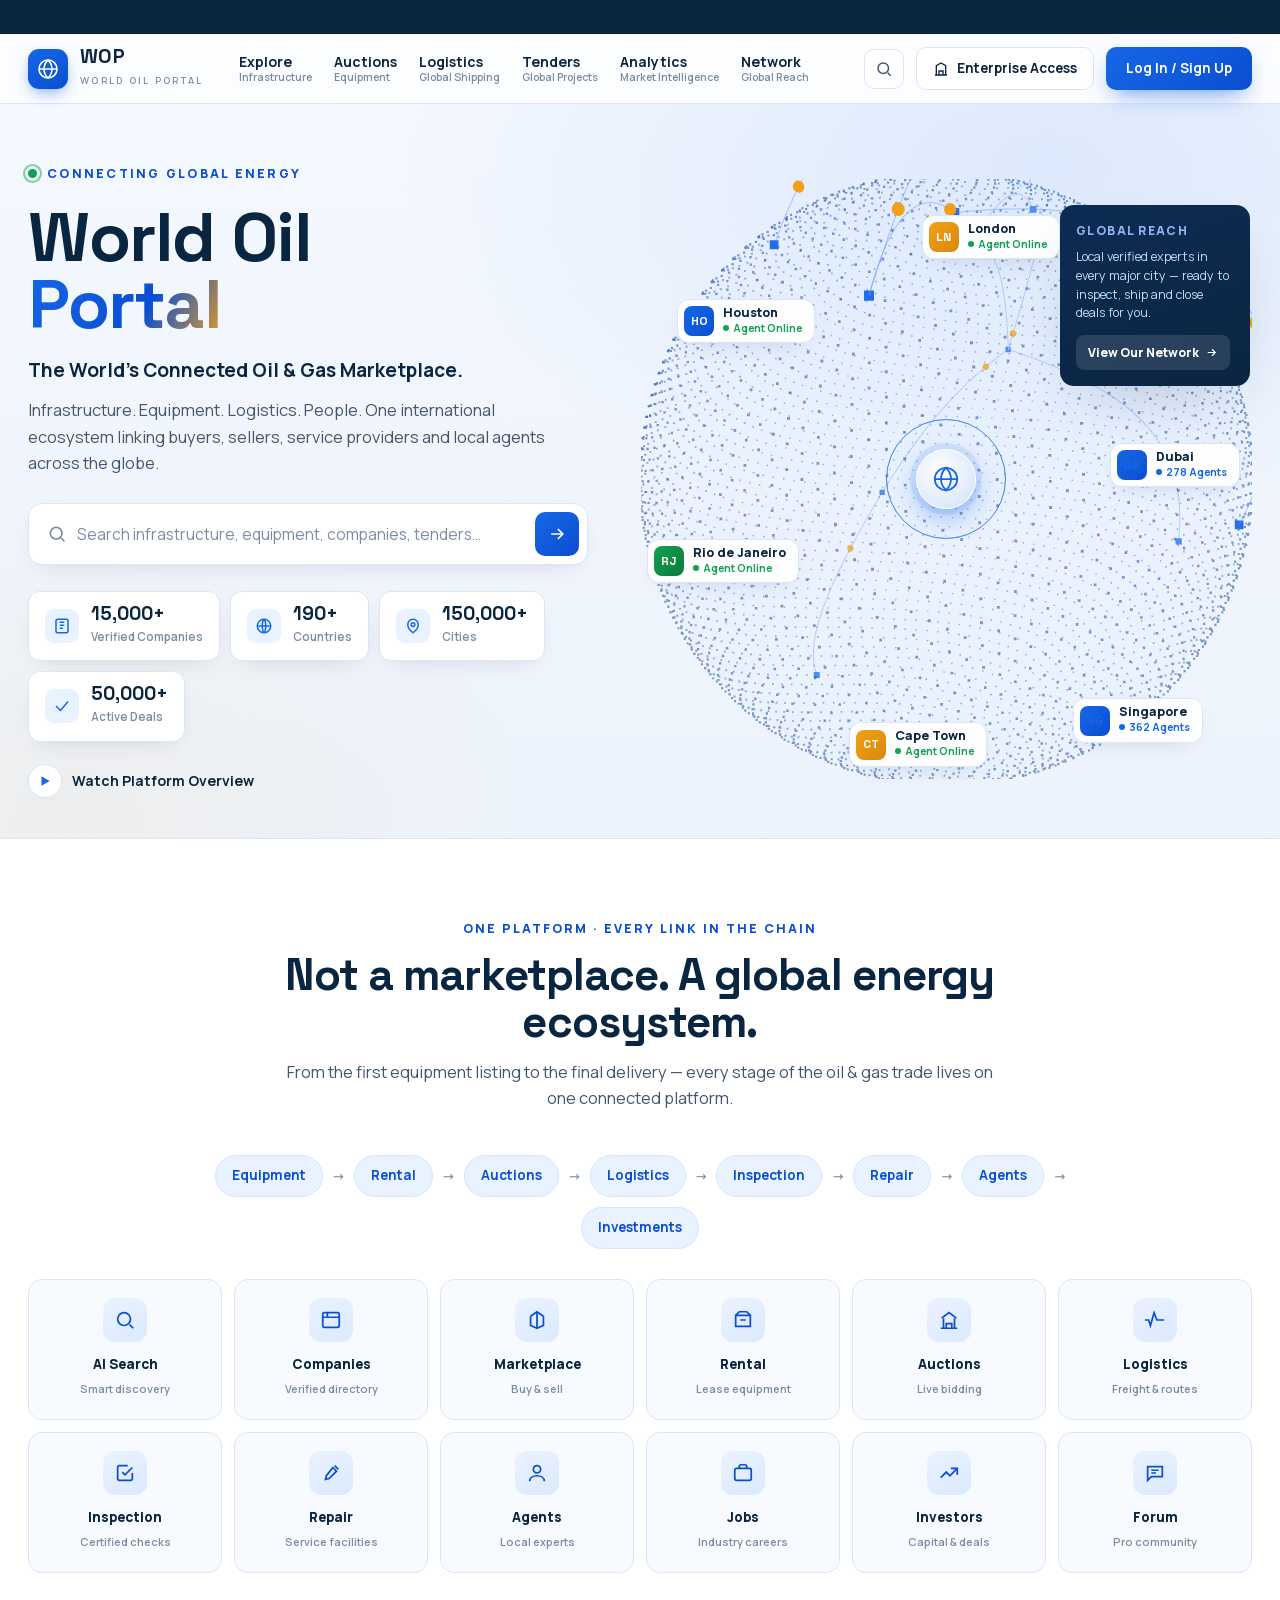
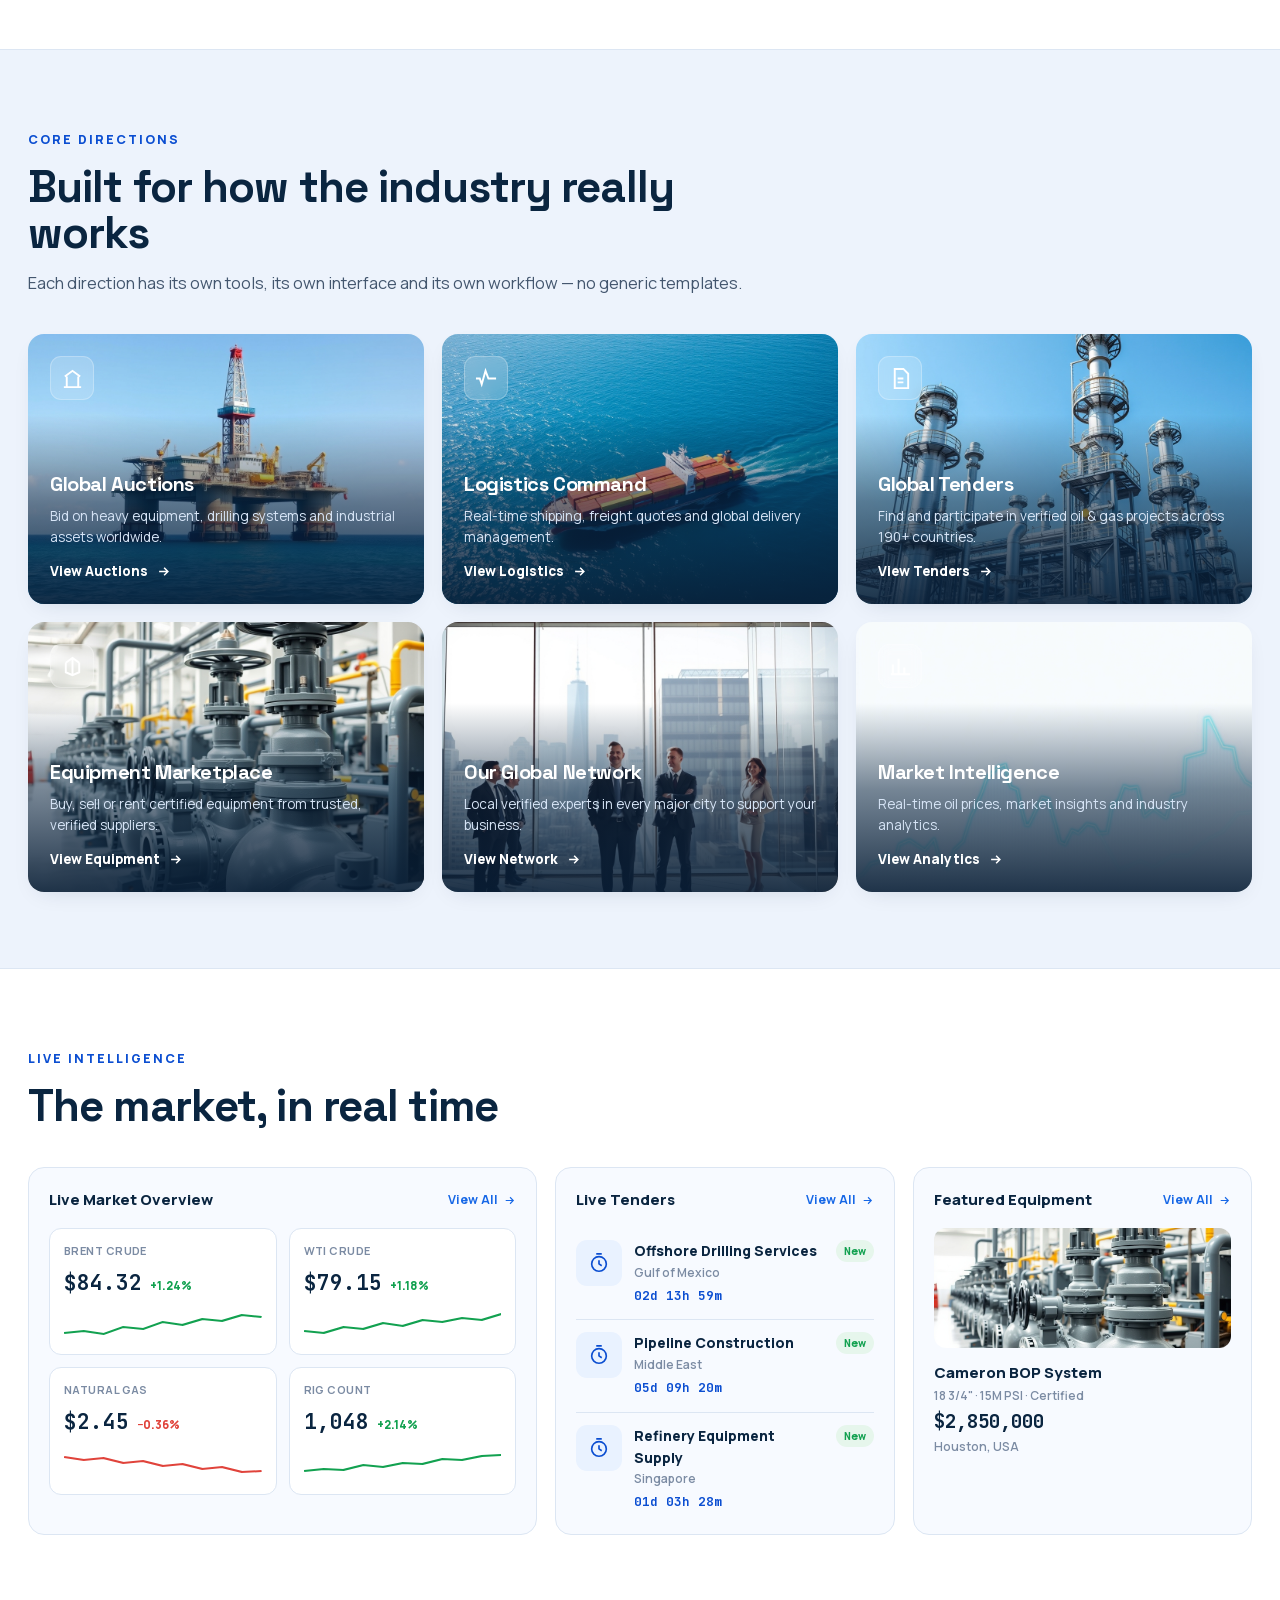
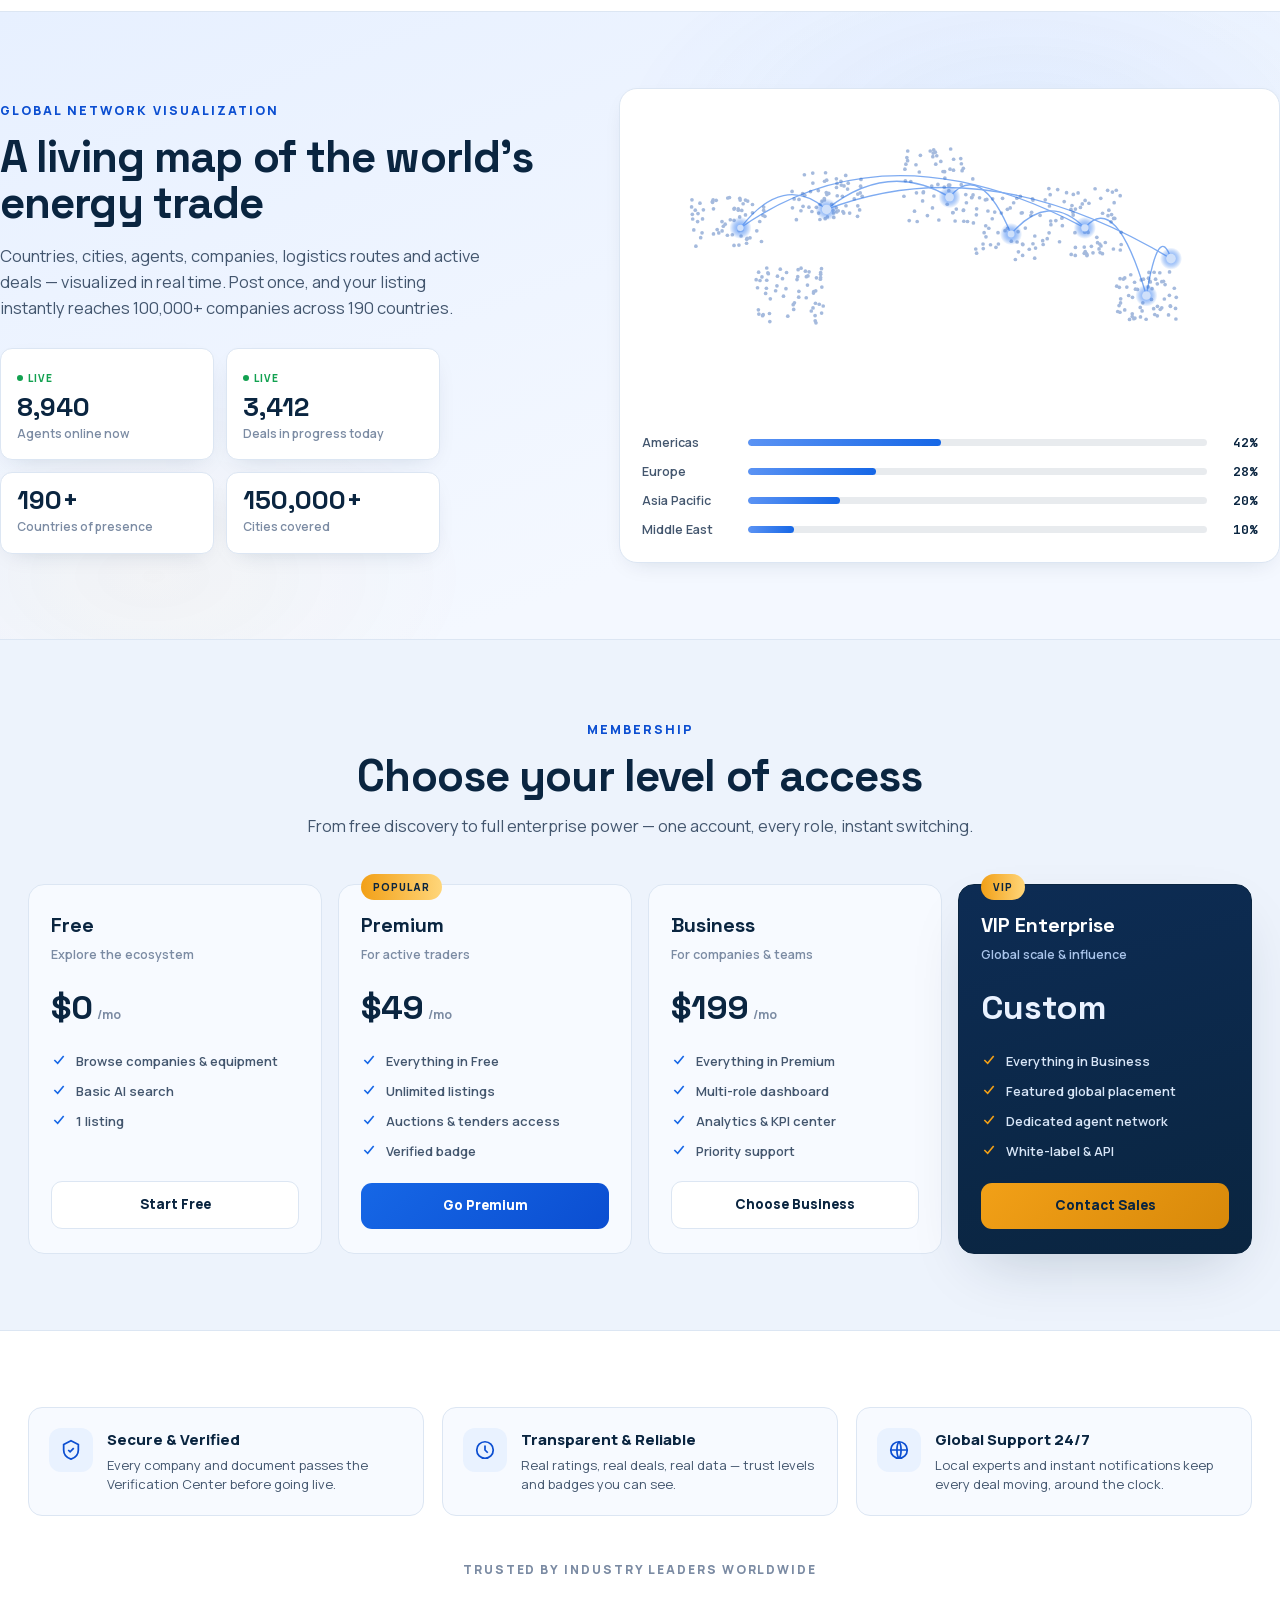
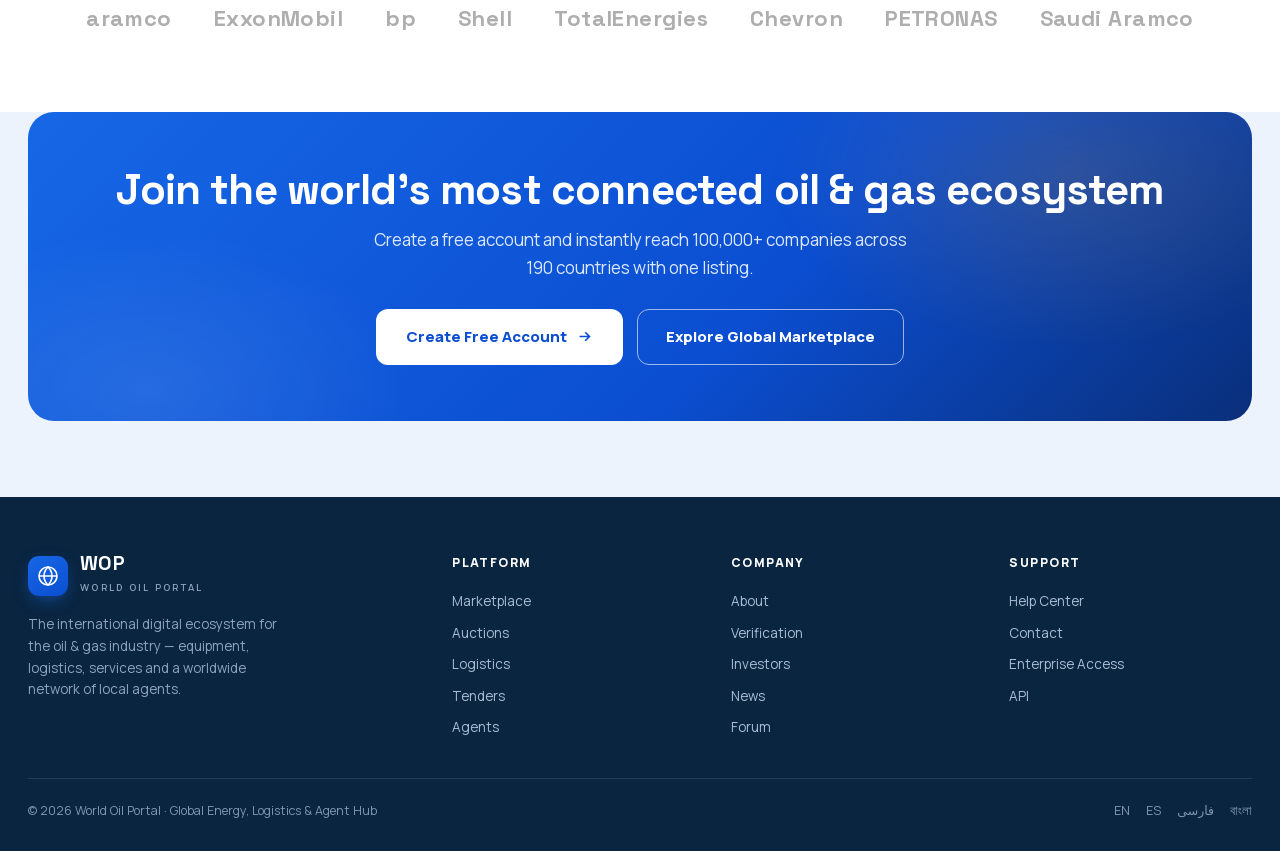
==== index.html @ f83443d0 "World Oil Portal — homepage redesign concept (test task, light theme + 3D globe) Co-Authored-By: Cla" ====
<!DOCTYPE html>
<html lang="en">
<head>
<meta charset="UTF-8">
<meta name="viewport" content="width=device-width, initial-scale=1">
<title>World Oil Portal — Global Energy, Logistics & Agent Hub</title>
<meta name="description" content="World Oil Portal — the international digital ecosystem for the oil & gas industry. Equipment, rental, auctions, logistics, inspection, agents and services across 190+ countries and 150,000+ cities.">
<link rel="preconnect" href="/">
<style>
@import url('fonts/fonts.css');
*{margin:0;padding:0;box-sizing:border-box}
:root{
  --bg:#EDF3FC; --bg2:#FFFFFF; --panel:#F7FAFF;
  --ink:#0A2540; --ink2:#43566E; --mut:#7B8BA3;
  --line:#DCE6F3; --line2:#E9F0FA;
  --blue:#1667E6; --blue-d:#0B4ED1; --blue-l:#5B93F4;
  --sky:#E9F2FF; --sky2:#F0F6FF;
  --amber:#F2A017; --amber-d:#D8890A;
  --up:#12A150; --down:#E0433B;
  --nav-h:70px; --tick-h:34px;
  --radius:16px; --shadow:0 24px 60px -22px rgba(10,37,64,.22); --shadow-s:0 8px 24px -12px rgba(10,37,64,.18);
  --wrap:1280px;
}
html{scroll-behavior:smooth}
body{background:var(--bg);color:var(--ink);font-family:'Manrope',system-ui,sans-serif;line-height:1.6;
  -webkit-font-smoothing:antialiased;overflow-x:hidden}
a{color:inherit;text-decoration:none}
.wrap{max-width:var(--wrap);margin:0 auto;padding:0 28px}
h1,h2,h3,.disp{font-family:'Space Grotesk','Manrope',sans-serif;letter-spacing:-.02em}
.mono{font-family:'JetBrains Mono',monospace}
button{font-family:inherit;cursor:pointer;border:none;background:none}
svg{display:block}
::selection{background:var(--blue);color:#fff}

/* ── market ticker strip ── */
.ticker{height:var(--tick-h);background:var(--ink);color:#dbe6f7;display:flex;align-items:center;overflow:hidden;
  font-family:'JetBrains Mono',monospace;font-size:12.5px;position:relative;z-index:60}
.ticker .track{display:flex;gap:38px;white-space:nowrap;padding-left:100%;animation:tick 34s linear infinite}
.ticker b{color:#fff;font-weight:500}
.ticker .u{color:#57d98a}.ticker .d{color:#ff8a7a}
.ticker .dot{color:#5b93f4}
@keyframes tick{to{transform:translateX(-100%)}}

/* ── nav ── */
.nav{height:var(--nav-h);position:sticky;top:0;z-index:50;background:rgba(255,255,255,.82);
  backdrop-filter:blur(16px);border-bottom:1px solid var(--line)}
.nav-in{max-width:var(--wrap);margin:0 auto;padding:0 28px;height:100%;display:flex;align-items:center;gap:30px}
.brand{display:flex;align-items:center;gap:12px}
.brand .mark{width:40px;height:40px;border-radius:11px;background:linear-gradient(150deg,#1667E6,#0B4ED1);
  display:flex;align-items:center;justify-content:center;box-shadow:0 6px 16px -4px rgba(22,103,230,.6)}
.brand .mark svg{width:24px;height:24px}
.brand .bt b{font-family:'Space Grotesk',sans-serif;font-size:20px;font-weight:700;letter-spacing:.02em;display:block;line-height:1}
.brand .bt span{font-size:9.5px;letter-spacing:.24em;color:var(--mut);font-weight:600;white-space:nowrap}
.nav-links{display:flex;gap:22px;margin-left:6px}
.nav-links a{display:flex;flex-direction:column;line-height:1.2;padding:6px 0;position:relative;white-space:nowrap}
.nav-links a b{font-size:14px;font-weight:700}
.nav-links a span{font-size:10.5px;color:var(--mut);font-weight:600}
.nav-links a::after{content:"";position:absolute;left:0;bottom:0;height:2px;width:0;background:var(--blue);transition:width .25s}
.nav-links a:hover::after{width:100%}
.nav-right{margin-left:auto;display:flex;align-items:center;gap:12px}
.icon-btn{width:40px;height:40px;border-radius:10px;border:1px solid var(--line);background:#fff;display:flex;
  align-items:center;justify-content:center;color:var(--ink2);transition:.2s}
.icon-btn:hover{border-color:var(--blue);color:var(--blue)}
.icon-btn svg{width:18px;height:18px;stroke:currentColor;stroke-width:2;fill:none}
.btn-ghost{display:flex;align-items:center;gap:8px;padding:10px 16px;border:1px solid var(--line);border-radius:10px;
  background:#fff;font-size:13.5px;font-weight:700;color:var(--ink);transition:.2s}
.btn-ghost:hover{border-color:var(--blue);color:var(--blue)}
.btn-ghost svg{width:16px;height:16px;stroke:currentColor;stroke-width:2;fill:none}
.btn-primary{padding:11px 20px;border-radius:10px;background:linear-gradient(135deg,#1667E6,#0B4ED1);color:#fff;
  font-size:13.5px;font-weight:700;box-shadow:0 10px 24px -8px rgba(22,103,230,.7);transition:transform .2s,box-shadow .2s;white-space:nowrap}
.btn-ghost{white-space:nowrap}
.btn-primary:hover{transform:translateY(-1px);box-shadow:0 16px 30px -8px rgba(22,103,230,.8)}
.nav-burger{display:none}

/* ── hero ── */
.hero{position:relative;padding:56px 0 40px;background:
  radial-gradient(1100px 620px at 82% 8%,rgba(22,103,230,.10),transparent 60%),
  radial-gradient(760px 520px at 6% 96%,rgba(242,160,23,.06),transparent 60%),
  linear-gradient(180deg,#F4F8FF,#EDF3FC)}
.hero-grid{display:grid;grid-template-columns:1fr 1.06fr;gap:36px;align-items:center}
.eyebrow{display:inline-flex;align-items:center;gap:10px;font-size:12.5px;font-weight:800;letter-spacing:.18em;
  color:var(--blue-d);text-transform:uppercase;margin-bottom:20px}
.eyebrow .pulse{width:9px;height:9px;border-radius:50%;background:var(--up);position:relative}
.eyebrow .pulse::after{content:"";position:absolute;inset:-5px;border-radius:50%;border:2px solid var(--up);
  opacity:.5;animation:ring 2s ease-out infinite}
@keyframes ring{to{transform:scale(2.4);opacity:0}}
.hero h1{font-size:clamp(40px,5.4vw,72px);font-weight:700;line-height:.98}
.hero h1 .g{background:linear-gradient(120deg,#1667E6,#0B4ED1 60%,#F2A017);-webkit-background-clip:text;
  background-clip:text;color:transparent}
.hero .tag{margin-top:16px;font-size:19px;font-weight:700;color:var(--ink)}
.hero .sub{margin-top:12px;font-size:16.5px;color:var(--ink2);max-width:52ch}
.search{margin-top:26px;display:flex;align-items:center;gap:10px;background:#fff;border:1px solid var(--line);
  border-radius:14px;padding:8px 8px 8px 18px;box-shadow:var(--shadow-s);max-width:560px}
.search svg{width:20px;height:20px;stroke:var(--mut);stroke-width:2;fill:none;flex:none}
.search input{border:none;outline:none;flex:1;font-size:15.5px;font-family:inherit;color:var(--ink);background:none}
.search input::placeholder{color:var(--mut)}
.search .go{width:44px;height:44px;border-radius:10px;background:linear-gradient(135deg,#1667E6,#0B4ED1);
  display:flex;align-items:center;justify-content:center;flex:none}
.search .go svg{stroke:#fff}
.stats{margin-top:26px;display:flex;flex-wrap:wrap;gap:10px}
.stat{display:flex;align-items:center;gap:12px;background:#fff;border:1px solid var(--line);border-radius:12px;
  padding:12px 16px;box-shadow:var(--shadow-s)}
.stat .si{width:34px;height:34px;border-radius:9px;background:var(--sky);display:flex;align-items:center;justify-content:center;flex:none}
.stat .si svg{width:18px;height:18px;stroke:var(--blue);stroke-width:2;fill:none}
.stat b{font-family:'Space Grotesk',sans-serif;font-size:19px;font-weight:700;display:block;line-height:1}
.stat span{font-size:11.5px;color:var(--mut);font-weight:600}
.hero .watch{margin-top:22px;display:inline-flex;align-items:center;gap:10px;font-size:14px;font-weight:700;color:var(--ink)}
.hero .watch .pl{width:34px;height:34px;border-radius:50%;background:#fff;border:1px solid var(--line);
  display:flex;align-items:center;justify-content:center;box-shadow:var(--shadow-s)}
.hero .watch .pl svg{width:14px;height:14px;fill:var(--blue)}

/* ── globe visual ── */
.visual{position:relative;height:600px}
#globe{position:absolute;inset:0;width:100%;height:100%}
.hub{position:absolute;left:50%;top:50%;transform:translate(-50%,-50%);width:120px;height:120px;pointer-events:none}
.hub .ring{position:absolute;inset:0;border-radius:50%;border:1.5px solid rgba(22,103,230,.35);animation:hpulse 3.4s ease-out infinite}
.hub .ring:nth-child(2){animation-delay:1.1s}.hub .ring:nth-child(3){animation-delay:2.2s}
@keyframes hpulse{0%{transform:scale(.5);opacity:.9}100%{transform:scale(2.2);opacity:0}}
.hub .core{position:absolute;left:50%;top:50%;transform:translate(-50%,-50%);width:60px;height:60px;border-radius:50%;
  background:radial-gradient(circle at 40% 35%,#fff,#cfe0fa);border:1px solid #fff;
  box-shadow:0 10px 30px -6px rgba(22,103,230,.6),0 0 0 6px rgba(22,103,230,.10);
  display:flex;align-items:center;justify-content:center}
.hub .core svg{width:30px;height:30px}
.pin{position:absolute;display:flex;align-items:center;gap:9px;background:rgba(255,255,255,.94);border:1px solid var(--line);
  border-radius:12px;padding:6px 12px 6px 6px;box-shadow:var(--shadow-s);animation:float 6s ease-in-out infinite;backdrop-filter:blur(6px)}
.pin .av{width:30px;height:30px;border-radius:8px;flex:none;display:flex;align-items:center;justify-content:center;
  color:#fff;font-weight:800;font-size:12px;font-family:'Space Grotesk',sans-serif}
.pin b{font-size:12.5px;font-weight:800;display:block;line-height:1.1;color:var(--ink)}
.pin span{font-size:10.5px;color:var(--up);font-weight:700;display:flex;align-items:center;gap:4px}
.pin span i{width:6px;height:6px;border-radius:50%;background:var(--up);display:block}
.pin.alt span{color:var(--blue)}.pin.alt span i{background:var(--blue)}
@keyframes float{0%,100%{transform:translateY(0)}50%{transform:translateY(-8px)}}
.reach{position:absolute;right:2px;top:26px;width:190px;background:linear-gradient(160deg,#0d2c54,#0a2540);color:#eaf2ff;
  border-radius:14px;padding:16px;box-shadow:var(--shadow)}
.reach .rt{font-size:12px;font-weight:800;letter-spacing:.12em;color:#8fb6f2}
.reach p{font-size:12.5px;color:#c7d8f0;margin-top:8px;line-height:1.5}
.reach a{margin-top:12px;display:inline-flex;align-items:center;gap:6px;font-size:12px;font-weight:800;color:#fff;
  background:rgba(255,255,255,.12);padding:8px 12px;border-radius:8px}
.reach a svg{width:13px;height:13px;stroke:#fff;stroke-width:2;fill:none}

/* ── section shell ── */
section{position:relative}
.sec{padding:76px 0}
.sec-head{max-width:720px;margin-bottom:38px}
.sec-head.center{margin:0 auto 44px;text-align:center}
.kick{font-size:12.5px;font-weight:800;letter-spacing:.16em;color:var(--blue-d);text-transform:uppercase}
.sec-head h2{font-size:clamp(28px,3.6vw,44px);font-weight:700;margin-top:12px;line-height:1.05}
.sec-head p{margin-top:14px;font-size:16.5px;color:var(--ink2)}

/* ── ecosystem chain ── */
.eco{background:var(--bg2);border-top:1px solid var(--line);border-bottom:1px solid var(--line)}
.chain{display:flex;flex-wrap:wrap;gap:10px;justify-content:center;max-width:960px;margin:0 auto 30px}
.chain .lk{display:flex;align-items:center;gap:10px}
.chain .lk .p{background:var(--sky);color:var(--blue-d);font-weight:700;font-size:13.5px;padding:9px 16px;border-radius:99px;
  border:1px solid #d5e6ff}
.chain .lk .ar{color:var(--mut);font-size:13px}
.eco-grid{display:grid;grid-template-columns:repeat(6,1fr);gap:12px}
.eco-card{background:var(--panel);border:1px solid var(--line);border-radius:14px;padding:18px 14px;text-align:center;
  transition:.2s;cursor:pointer}
.eco-card:hover{border-color:var(--blue);transform:translateY(-3px);box-shadow:var(--shadow-s);background:#fff}
.eco-card .ei{width:44px;height:44px;border-radius:12px;margin:0 auto 12px;background:linear-gradient(150deg,#eaf2ff,#dbeafe);
  display:flex;align-items:center;justify-content:center}
.eco-card .ei svg{width:22px;height:22px;stroke:var(--blue-d);stroke-width:1.9;fill:none}
.eco-card b{font-size:13.5px;font-weight:800;display:block}
.eco-card span{font-size:11px;color:var(--mut);font-weight:600}

/* ── feature cards ── */
.feat-grid{display:grid;grid-template-columns:repeat(3,1fr);gap:18px}
.feat{position:relative;border-radius:var(--radius);overflow:hidden;min-height:270px;display:flex;flex-direction:column;
  justify-content:flex-end;padding:22px;color:#fff;box-shadow:var(--shadow-s);isolation:isolate}
.feat img{position:absolute;inset:0;width:100%;height:100%;object-fit:cover;z-index:-2;transition:transform .6s}
.feat::after{content:"";position:absolute;inset:0;z-index:-1;
  background:linear-gradient(180deg,rgba(10,37,64,0) 30%,rgba(10,37,64,.55) 62%,rgba(8,30,54,.9))}
.feat:hover img{transform:scale(1.06)}
.feat .fi{width:44px;height:44px;border-radius:11px;background:rgba(255,255,255,.16);backdrop-filter:blur(6px);
  display:flex;align-items:center;justify-content:center;margin-bottom:auto;border:1px solid rgba(255,255,255,.25)}
.feat .fi svg{width:23px;height:23px;stroke:#fff;stroke-width:2;fill:none}
.feat h3{font-size:20px;font-weight:700;margin-top:14px}
.feat p{font-size:13.5px;color:#d7e5f7;margin-top:6px;line-height:1.5}
.feat .lnk{margin-top:14px;display:inline-flex;align-items:center;gap:8px;font-size:13.5px;font-weight:800}
.feat .lnk svg{width:15px;height:15px;stroke:#fff;stroke-width:2.4;fill:none;transition:transform .2s}
.feat:hover .lnk svg{transform:translateX(4px)}

/* ── intelligence row ── */
.intel{background:var(--bg2);border-top:1px solid var(--line)}
.intel-grid{display:grid;grid-template-columns:1.5fr 1fr 1fr;gap:18px}
.card{background:var(--panel);border:1px solid var(--line);border-radius:var(--radius);padding:20px}
.card .ch{display:flex;align-items:center;justify-content:space-between;margin-bottom:16px}
.card .ch b{font-size:15px;font-weight:800}
.card .ch a{font-size:12.5px;font-weight:700;color:var(--blue);display:flex;align-items:center;gap:5px}
.card .ch a svg{width:13px;height:13px;stroke:var(--blue);stroke-width:2;fill:none}
.mkt{display:grid;grid-template-columns:1fr 1fr;gap:12px}
.mkt .m{border:1px solid var(--line);border-radius:12px;padding:13px 14px;background:#fff}
.mkt .m .lbl{font-size:11px;color:var(--mut);font-weight:700;letter-spacing:.04em;text-transform:uppercase}
.mkt .m .val{display:flex;align-items:baseline;gap:8px;margin:6px 0 8px}
.mkt .m .val b{font-family:'JetBrains Mono',monospace;font-size:21px;font-weight:700}
.mkt .m .val .chg{font-size:11.5px;font-weight:800}
.mkt .m .chg.up{color:var(--up)}.mkt .m .chg.down{color:var(--down)}
.mkt .m svg{width:100%;height:34px}
.tender{display:flex;gap:12px;padding:12px 0;border-bottom:1px solid var(--line)}
.tender:last-child{border-bottom:none;padding-bottom:0}
.tender .tim{width:46px;height:46px;border-radius:11px;background:var(--sky);flex:none;display:flex;
  align-items:center;justify-content:center}
.tender .tim svg{width:22px;height:22px;stroke:var(--blue-d);stroke-width:1.8;fill:none}
.tender .tb b{font-size:14px;font-weight:800;display:block}
.tender .tb .loc{font-size:12px;color:var(--mut);font-weight:600;display:block}
.tender .tb .cd{font-family:'JetBrains Mono',monospace;font-size:12.5px;color:var(--blue-d);font-weight:700;margin-top:3px}
.tender .new{margin-left:auto;align-self:flex-start;font-size:10px;font-weight:800;color:var(--up);background:#e6f6ec;
  padding:3px 8px;border-radius:99px}
.equip{display:flex;flex-direction:column;gap:12px}
.equip .ei{border-radius:12px;overflow:hidden;height:120px;background:#eef3fb;display:flex;align-items:center;justify-content:center}
.equip .ei img{width:100%;height:100%;object-fit:cover}
.equip b{font-size:15px;font-weight:800}
.equip .spec{font-size:12px;color:var(--mut);font-weight:600}
.equip .price{font-family:'JetBrains Mono',monospace;font-size:19px;font-weight:700;color:var(--ink);margin-top:2px}
.equip .loc{font-size:12px;color:var(--mut);font-weight:600}

/* ── global network band ── */
.netband{background:linear-gradient(160deg,#E7F0FF,#F4F8FF 72%);color:var(--ink);overflow:hidden;position:relative;
  border-top:1px solid var(--line);border-bottom:1px solid var(--line)}
.netband::before{content:"";position:absolute;inset:0;opacity:.7;
  background:radial-gradient(700px 380px at 80% 20%,rgba(22,103,230,.10),transparent 60%),
  radial-gradient(560px 320px at 12% 90%,rgba(242,160,23,.06),transparent 60%)}
.netband .wrap{position:relative}
.net-grid{display:grid;grid-template-columns:1fr 1.15fr;gap:44px;align-items:center}
.netband .kick{color:var(--blue-d)}
.netband h2{font-size:clamp(28px,3.6vw,44px);font-weight:700;margin-top:12px;line-height:1.05;color:var(--ink)}
.netband p.lead{margin-top:16px;font-size:16.5px;color:var(--ink2);max-width:48ch}
.livemetrics{margin-top:26px;display:grid;grid-template-columns:1fr 1fr;gap:12px;max-width:440px}
.lm{background:#fff;border:1px solid var(--line);border-radius:12px;padding:14px 16px;box-shadow:var(--shadow-s)}
.lm b{font-family:'Space Grotesk',sans-serif;font-size:26px;font-weight:700;display:block;line-height:1;color:var(--ink)}
.lm span{font-size:12px;color:var(--mut);font-weight:600}
.lm .live{font-size:10px;color:var(--up);font-weight:800;letter-spacing:.1em;display:inline-flex;align-items:center;gap:5px;margin-bottom:8px}
.lm .live i{width:6px;height:6px;border-radius:50%;background:var(--up);display:block;animation:blink 1.6s infinite}
@keyframes blink{50%{opacity:.25}}
.mapbox{position:relative;background:#fff;border:1px solid var(--line);border-radius:18px;
  padding:22px;min-height:340px;box-shadow:var(--shadow-s)}
.mapbox svg{width:100%;height:auto}
.region{margin-top:14px;display:flex;flex-direction:column;gap:9px}
.region .r{display:grid;grid-template-columns:96px 1fr 40px;align-items:center;gap:10px;font-size:12.5px;color:var(--ink2);font-weight:600}
.region .bar{height:7px;border-radius:99px;background:rgba(10,37,64,.09);overflow:hidden}
.region .bar i{display:block;height:100%;border-radius:99px;background:linear-gradient(90deg,#5b93f4,#1667E6);width:0;transition:width 1.2s ease}
.region .pct{font-family:'JetBrains Mono',monospace;color:var(--ink);font-weight:700;text-align:right}

/* ── subscriptions ── */
.plans{display:grid;grid-template-columns:repeat(4,1fr);gap:16px}
.plan{background:var(--panel);border:1px solid var(--line);border-radius:var(--radius);padding:24px 22px;position:relative;
  display:flex;flex-direction:column}
.plan.vip{background:linear-gradient(165deg,#0d2c54,#0a2540);color:#eaf2ff;border-color:#0a2540;box-shadow:var(--shadow)}
.plan.vip .pname{color:#fff}.plan.vip .pdesc{color:#a9c4ea}.plan.vip li{color:#d7e5f7}
.plan .badge{position:absolute;top:-11px;left:22px;font-size:10px;font-weight:800;letter-spacing:.1em;color:#0a2540;
  background:linear-gradient(90deg,#F2A017,#ffd67a);padding:5px 12px;border-radius:99px}
.plan .vipbadge{position:absolute;top:-11px;left:22px;font-size:10px;font-weight:800;letter-spacing:.1em;color:#0a2540;
  background:linear-gradient(90deg,#F2A017,#ffd67a);padding:5px 12px;border-radius:99px}
.pname{font-family:'Space Grotesk',sans-serif;font-size:20px;font-weight:700}
.pdesc{font-size:12.5px;color:var(--mut);font-weight:600;margin-top:4px}
.price-row{margin:16px 0;display:flex;align-items:baseline;gap:4px}
.price-row .amt{font-family:'Space Grotesk',sans-serif;font-size:34px;font-weight:700}
.price-row .per{font-size:12.5px;color:var(--mut);font-weight:700}
.plan.vip .per{color:#a9c4ea}
.plan ul{list-style:none;display:flex;flex-direction:column;gap:9px;margin-bottom:20px;flex:1}
.plan li{font-size:13px;color:var(--ink2);font-weight:600;display:flex;gap:9px;align-items:flex-start}
.plan li svg{width:16px;height:16px;flex:none;margin-top:1px;stroke:var(--blue);stroke-width:2.4;fill:none}
.plan.vip li svg{stroke:var(--amber)}
.plan .pbtn{padding:12px;border-radius:11px;text-align:center;font-weight:800;font-size:13.5px;border:1px solid var(--line);
  background:#fff;color:var(--ink);transition:.2s}
.plan .pbtn:hover{border-color:var(--blue);color:var(--blue)}
.plan.pop .pbtn,.plan.vip .pbtn{background:linear-gradient(135deg,#1667E6,#0B4ED1);color:#fff;border:none}
.plan.vip .pbtn{background:linear-gradient(135deg,#F2A017,#D8890A);color:#0a2540}

/* ── trust ── */
.trust{background:var(--bg2);border-top:1px solid var(--line)}
.trust-grid{display:grid;grid-template-columns:repeat(3,1fr);gap:18px;margin-bottom:44px}
.tcard{display:flex;gap:14px;align-items:flex-start;background:var(--panel);border:1px solid var(--line);border-radius:14px;padding:20px}
.tcard .ti{width:44px;height:44px;border-radius:12px;background:var(--sky);flex:none;display:flex;align-items:center;justify-content:center}
.tcard .ti svg{width:22px;height:22px;stroke:var(--blue-d);stroke-width:1.9;fill:none}
.tcard b{font-size:15px;font-weight:800;display:block}
.tcard p{font-size:13px;color:var(--ink2);margin-top:4px;line-height:1.5}
.logos-lbl{text-align:center;font-size:12px;font-weight:800;letter-spacing:.16em;color:var(--mut);text-transform:uppercase;margin-bottom:22px}
.logos{display:flex;flex-wrap:wrap;justify-content:center;align-items:center;gap:14px 42px}
.logos span{font-family:'Space Grotesk',sans-serif;font-size:22px;font-weight:700;color:#9db0c8;letter-spacing:.02em;
  filter:grayscale(1);transition:.2s}
.logos span:hover{color:var(--ink);filter:none}

/* ── cta ── */
.cta{padding:0 0 76px}
.cta-in{background:linear-gradient(135deg,#1667E6,#0B4ED1 60%,#0a2f7a);border-radius:26px;padding:56px;color:#fff;
  position:relative;overflow:hidden;text-align:center}
.cta-in::before{content:"";position:absolute;inset:0;opacity:.5;
  background:radial-gradient(500px 300px at 85% 20%,rgba(242,160,23,.3),transparent 60%),
  radial-gradient(460px 280px at 10% 90%,rgba(255,255,255,.18),transparent 60%)}
.cta-in>*{position:relative}
.cta-in h2{font-size:clamp(28px,3.6vw,42px);font-weight:700;line-height:1.05}
.cta-in p{margin-top:14px;font-size:17px;color:#dbe8ff;max-width:56ch;margin-left:auto;margin-right:auto}
.cta-btns{margin-top:28px;display:flex;gap:14px;justify-content:center;flex-wrap:wrap}
.cta-btns .b1{background:#fff;color:var(--blue-d);padding:15px 30px;border-radius:12px;font-weight:800;font-size:15px;
  display:inline-flex;align-items:center;gap:9px;transition:transform .2s}
.cta-btns .b1:hover{transform:translateY(-2px)}
.cta-btns .b1 svg{width:17px;height:17px;stroke:var(--blue-d);stroke-width:2.4;fill:none}
.cta-btns .b2{border:1.5px solid rgba(255,255,255,.6);color:#fff;padding:15px 28px;border-radius:12px;font-weight:800;font-size:15px}

/* ── footer ── */
footer{background:var(--ink);color:#b7c8de;padding:56px 0 30px}
.foot-grid{display:grid;grid-template-columns:1.6fr 1fr 1fr 1fr;gap:36px;padding-bottom:34px;border-bottom:1px solid rgba(255,255,255,.1)}
footer .brand .bt b{color:#fff}
footer .fdesc{font-size:13.5px;color:#8ea3bf;margin-top:16px;max-width:34ch;line-height:1.6}
.fcol h4{font-size:12px;font-weight:800;letter-spacing:.12em;color:#fff;text-transform:uppercase;margin-bottom:14px}
.fcol a{display:block;font-size:13.5px;color:#a9bdd6;padding:5px 0;transition:.2s}
.fcol a:hover{color:#fff}
.foot-bot{display:flex;justify-content:space-between;align-items:center;padding-top:22px;font-size:12.5px;color:#7f95b2;flex-wrap:wrap;gap:12px}
.foot-bot .langs{display:flex;gap:16px}
.foot-bot .langs a:hover{color:#fff}

/* ── reveal ── */
.rv{opacity:0;transform:translateY(26px);transition:opacity .7s cubic-bezier(.2,.7,.2,1),transform .7s cubic-bezier(.2,.7,.2,1)}
.rv.in{opacity:1;transform:none}

/* ── responsive ── */
@media(max-width:1080px){
  .nav-links{display:none}
  .nav-burger{display:flex}
  .hero-grid{grid-template-columns:1fr;gap:20px}
  .visual{height:460px;order:-1}
  .eco-grid{grid-template-columns:repeat(4,1fr)}
  .feat-grid{grid-template-columns:repeat(2,1fr)}
  .intel-grid{grid-template-columns:1fr 1fr}
  .net-grid{grid-template-columns:1fr;gap:28px}
  .plans{grid-template-columns:repeat(2,1fr)}
  .trust-grid{grid-template-columns:1fr}
  .foot-grid{grid-template-columns:1fr 1fr}
}
@media(max-width:640px){
  :root{--nav-h:62px}
  .wrap{padding:0 18px}
  .brand .bt span{display:none}
  .btn-ghost{display:none}
  .btn-primary{padding:9px 13px;font-size:12px}
  .nav-in{gap:12px}
  .pin[style*="Singapore"],.pin.p-hide{display:none}
  .hero{padding:36px 0 30px}
  .hero h1{font-size:40px}
  .visual{height:380px}
  .reach{display:none}
  .eco-grid{grid-template-columns:repeat(2,1fr)}
  .feat-grid{grid-template-columns:1fr}
  .intel-grid{grid-template-columns:1fr}
  .plans{grid-template-columns:1fr}
  .foot-grid{grid-template-columns:1fr 1fr}
  .chain{display:none}
  .cta-in{padding:36px 22px}
  .sec{padding:52px 0}
}
@media (prefers-reduced-motion:reduce){*{animation:none!important;transition:none!important}.rv{opacity:1;transform:none}}
</style>
</head>
<body>

<!-- market ticker -->
<div class="ticker" aria-hidden="true"><div class="track">
  <span><b>BRENT CRUDE</b> $84.32 <em class="u">▲ 1.24%</em></span>
  <span><b>WTI CRUDE</b> $79.15 <em class="u">▲ 1.18%</em></span>
  <span><b>NATURAL GAS</b> $2.45 <em class="d">▼ 0.36%</em></span>
  <span><b>RIG COUNT</b> 1,048 <em class="u">▲ 2.14%</em></span>
  <span class="dot">●</span>
  <span><b>GLOBAL DEALS TODAY</b> 3,412</span>
  <span><b>AGENTS ONLINE</b> 8,940</span>
  <span><b>ACTIVE TENDERS</b> 1,247</span>
  <span class="dot">●</span>
  <span><b>BRENT CRUDE</b> $84.32 <em class="u">▲ 1.24%</em></span>
  <span><b>WTI CRUDE</b> $79.15 <em class="u">▲ 1.18%</em></span>
  <span><b>NATURAL GAS</b> $2.45 <em class="d">▼ 0.36%</em></span>
  <span><b>RIG COUNT</b> 1,048 <em class="u">▲ 2.14%</em></span>
</div></div>

<!-- nav -->
<nav class="nav"><div class="nav-in">
  <a class="brand" href="#top">
    <span class="mark"><svg viewBox="0 0 24 24" fill="none"><circle cx="12" cy="12" r="9" stroke="#fff" stroke-width="1.6"/><path d="M3 12h18M12 3c2.6 2.5 4 5.7 4 9s-1.4 6.5-4 9c-2.6-2.5-4-5.7-4-9s1.4-6.5 4-9z" stroke="#fff" stroke-width="1.6"/></svg></span>
    <span class="bt"><b>WOP</b><span>WORLD OIL PORTAL</span></span>
  </a>
  <div class="nav-links">
    <a href="#ecosystem"><b>Explore</b><span>Infrastructure</span></a>
    <a href="#features"><b>Auctions</b><span>Equipment</span></a>
    <a href="#intel"><b>Logistics</b><span>Global Shipping</span></a>
    <a href="#intel"><b>Tenders</b><span>Global Projects</span></a>
    <a href="#intel"><b>Analytics</b><span>Market Intelligence</span></a>
    <a href="#network"><b>Network</b><span>Global Reach</span></a>
  </div>
  <div class="nav-right">
    <button class="icon-btn" aria-label="Search"><svg viewBox="0 0 24 24"><circle cx="11" cy="11" r="7"/><path d="M21 21l-4-4"/></svg></button>
    <a class="btn-ghost" href="#plans"><svg viewBox="0 0 24 24"><path d="M3 21h18M5 21V7l7-4 7 4v14M9 21v-6h6v6"/></svg><span>Enterprise Access</span></a>
    <a class="btn-primary" href="#cta">Log In / Sign Up</a>
    <button class="icon-btn nav-burger" aria-label="Menu"><svg viewBox="0 0 24 24"><path d="M3 6h18M3 12h18M3 18h18"/></svg></button>
  </div>
</div></nav>

<!-- hero -->
<header class="hero" id="top"><div class="wrap hero-grid">
  <div class="hero-copy">
    <span class="eyebrow"><span class="pulse"></span>Connecting Global Energy</span>
    <h1>World Oil<br><span class="g">Portal</span></h1>
    <p class="tag">The World's Connected Oil &amp; Gas Marketplace.</p>
    <p class="sub">Infrastructure. Equipment. Logistics. People. One international ecosystem linking buyers, sellers, service providers and local agents across the globe.</p>
    <form class="search" onsubmit="return false">
      <svg viewBox="0 0 24 24"><circle cx="11" cy="11" r="7"/><path d="M21 21l-4-4"/></svg>
      <input placeholder="Search infrastructure, equipment, companies, tenders…" aria-label="Search">
      <button class="go" aria-label="Search"><svg viewBox="0 0 24 24" stroke-width="2" fill="none"><path d="M5 12h14M13 6l6 6-6 6"/></svg></button>
    </form>
    <div class="stats">
      <div class="stat"><span class="si"><svg viewBox="0 0 24 24"><path d="M9 7h6M9 11h6M9 15h4"/><rect x="4" y="3" width="16" height="18" rx="2"/></svg></span><div><b data-count="15000" data-suffix="+">0</b><span>Verified Companies</span></div></div>
      <div class="stat"><span class="si"><svg viewBox="0 0 24 24"><circle cx="12" cy="12" r="9"/><path d="M3 12h18M12 3c3 3 3 15 0 18M12 3c-3 3-3 15 0 18"/></svg></span><div><b data-count="190" data-suffix="+">0</b><span>Countries</span></div></div>
      <div class="stat"><span class="si"><svg viewBox="0 0 24 24"><path d="M12 21s-7-5-7-11a7 7 0 0114 0c0 6-7 11-7 11z"/><circle cx="12" cy="10" r="2.5"/></svg></span><div><b data-count="150000" data-suffix="+">0</b><span>Cities</span></div></div>
      <div class="stat"><span class="si"><svg viewBox="0 0 24 24"><path d="M4 12l6 6L20 6"/></svg></span><div><b data-count="50000" data-suffix="+">0</b><span>Active Deals</span></div></div>
    </div>
    <a class="watch" href="#network"><span class="pl"><svg viewBox="0 0 24 24"><path d="M6 4l14 8-14 8z"/></svg></span>Watch Platform Overview</a>
  </div>

  <div class="visual">
    <canvas id="globe"></canvas>
    <div class="hub">
      <span class="ring"></span><span class="ring"></span><span class="ring"></span>
      <span class="core"><svg viewBox="0 0 24 24" fill="none"><circle cx="12" cy="12" r="9" stroke="#1667E6" stroke-width="1.4"/><path d="M3 12h18M12 3c2.6 2.5 4 5.7 4 9s-1.4 6.5-4 9c-2.6-2.5-4-5.7-4-9s1.4-6.5 4-9z" stroke="#1667E6" stroke-width="1.4"/></svg></span>
    </div>
    <div class="pin" style="left:6%;top:20%"><span class="av" style="background:linear-gradient(135deg,#1667E6,#0B4ED1)">HO</span><div><b>Houston</b><span><i></i>Agent Online</span></div></div>
    <div class="pin" style="left:46%;top:6%;animation-delay:.6s"><span class="av" style="background:linear-gradient(135deg,#F2A017,#D8890A)">LN</span><div><b>London</b><span><i></i>Agent Online</span></div></div>
    <div class="pin alt" style="right:2%;top:44%;animation-delay:1s"><span class="av" style="background:linear-gradient(135deg,#1667E6,#0B4ED1)">DB</span><div><b>Dubai</b><span><i></i>278 Agents</span></div></div>
    <div class="pin" style="left:1%;top:60%;animation-delay:1.4s"><span class="av" style="background:linear-gradient(135deg,#12A150,#0c7a3c)">RJ</span><div><b>Rio de Janeiro</b><span><i></i>Agent Online</span></div></div>
    <div class="pin alt p-hide" style="right:8%;bottom:6%;animation-delay:.9s"><span class="av" style="background:linear-gradient(135deg,#1667E6,#0B4ED1)">SG</span><div><b>Singapore</b><span><i></i>362 Agents</span></div></div>
    <div class="pin p-hide" style="left:34%;bottom:2%;animation-delay:1.7s"><span class="av" style="background:linear-gradient(135deg,#F2A017,#D8890A)">CT</span><div><b>Cape Town</b><span><i></i>Agent Online</span></div></div>
    <div class="reach">
      <div class="rt">GLOBAL REACH</div>
      <p>Local verified experts in every major city — ready to inspect, ship and close deals for you.</p>
      <a href="#network">View Our Network <svg viewBox="0 0 24 24"><path d="M5 12h14M13 6l6 6-6 6"/></svg></a>
    </div>
  </div>
</div></header>

<!-- ecosystem -->
<section class="sec eco" id="ecosystem"><div class="wrap">
  <div class="sec-head center rv">
    <span class="kick">One Platform · Every Link In The Chain</span>
    <h2>Not a marketplace. A global energy ecosystem.</h2>
    <p>From the first equipment listing to the final delivery — every stage of the oil &amp; gas trade lives on one connected platform.</p>
  </div>
  <div class="chain rv">
    <div class="lk"><span class="p">Equipment</span><span class="ar">→</span></div>
    <div class="lk"><span class="p">Rental</span><span class="ar">→</span></div>
    <div class="lk"><span class="p">Auctions</span><span class="ar">→</span></div>
    <div class="lk"><span class="p">Logistics</span><span class="ar">→</span></div>
    <div class="lk"><span class="p">Inspection</span><span class="ar">→</span></div>
    <div class="lk"><span class="p">Repair</span><span class="ar">→</span></div>
    <div class="lk"><span class="p">Agents</span><span class="ar">→</span></div>
    <div class="lk"><span class="p">Investments</span></div>
  </div>
  <div class="eco-grid rv">
    <div class="eco-card"><span class="ei"><svg viewBox="0 0 24 24"><circle cx="11" cy="11" r="7"/><path d="M21 21l-4-4"/></svg></span><b>AI Search</b><span>Smart discovery</span></div>
    <div class="eco-card"><span class="ei"><svg viewBox="0 0 24 24"><rect x="3" y="4" width="18" height="16" rx="2"/><path d="M3 9h18M8 4v5"/></svg></span><b>Companies</b><span>Verified directory</span></div>
    <div class="eco-card"><span class="ei"><svg viewBox="0 0 24 24"><path d="M12 3v18M5 8l7-5 7 5M5 8v10l7 3 7-3V8"/></svg></span><b>Marketplace</b><span>Buy &amp; sell</span></div>
    <div class="eco-card"><span class="ei"><svg viewBox="0 0 24 24"><path d="M4 7h16v12H4zM4 7l4-4h8l4 4M9 12h6"/></svg></span><b>Rental</b><span>Lease equipment</span></div>
    <div class="eco-card"><span class="ei"><svg viewBox="0 0 24 24"><path d="M3 21h18M6 21V10M18 21V10M4 10l8-6 8 6M9 21v-5h6v5"/></svg></span><b>Auctions</b><span>Live bidding</span></div>
    <div class="eco-card"><span class="ei"><svg viewBox="0 0 24 24"><path d="M1 12h4l2 6 4-14 3 8h8"/></svg></span><b>Logistics</b><span>Freight &amp; routes</span></div>
    <div class="eco-card"><span class="ei"><svg viewBox="0 0 24 24"><path d="M9 11l3 3 8-8"/><path d="M20 12v6a2 2 0 01-2 2H6a2 2 0 01-2-2V6a2 2 0 012-2h9"/></svg></span><b>Inspection</b><span>Certified checks</span></div>
    <div class="eco-card"><span class="ei"><svg viewBox="0 0 24 24"><path d="M14 6l4 4-8 8-4 1 1-4z"/><path d="M16 4l4 4"/></svg></span><b>Repair</b><span>Service facilities</span></div>
    <div class="eco-card"><span class="ei"><svg viewBox="0 0 24 24"><circle cx="12" cy="8" r="4"/><path d="M4 21c0-4 4-6 8-6s8 2 8 6"/></svg></span><b>Agents</b><span>Local experts</span></div>
    <div class="eco-card"><span class="ei"><svg viewBox="0 0 24 24"><rect x="3" y="7" width="18" height="13" rx="2"/><path d="M8 7V5a2 2 0 012-2h4a2 2 0 012 2v2"/></svg></span><b>Jobs</b><span>Industry careers</span></div>
    <div class="eco-card"><span class="ei"><svg viewBox="0 0 24 24"><path d="M3 17l6-6 4 4 8-8"/><path d="M14 7h7v7"/></svg></span><b>Investors</b><span>Capital &amp; deals</span></div>
    <div class="eco-card"><span class="ei"><svg viewBox="0 0 24 24"><path d="M4 5h16v11H8l-4 4z"/><path d="M8 9h8M8 12h5"/></svg></span><b>Forum</b><span>Pro community</span></div>
  </div>
</div></section>

<!-- features -->
<section class="sec" id="features"><div class="wrap">
  <div class="sec-head rv">
    <span class="kick">Core Directions</span>
    <h2>Built for how the industry really works</h2>
    <p>Each direction has its own tools, its own interface and its own workflow — no generic templates.</p>
  </div>
  <div class="feat-grid">
    <a class="feat rv" href="#"><img src="img/auctions.jpg" alt="Global auctions"><span class="fi"><svg viewBox="0 0 24 24"><path d="M3 21h18M6 21V10M18 21V10M4 10l8-6 8 6"/></svg></span><h3>Global Auctions</h3><p>Bid on heavy equipment, drilling systems and industrial assets worldwide.</p><span class="lnk">View Auctions <svg viewBox="0 0 24 24"><path d="M5 12h14M13 6l6 6-6 6"/></svg></span></a>
    <a class="feat rv" href="#"><img src="img/logistics.jpg" alt="Logistics command"><span class="fi"><svg viewBox="0 0 24 24"><path d="M1 12h4l2 6 4-14 3 8h8"/></svg></span><h3>Logistics Command</h3><p>Real-time shipping, freight quotes and global delivery management.</p><span class="lnk">View Logistics <svg viewBox="0 0 24 24"><path d="M5 12h14M13 6l6 6-6 6"/></svg></span></a>
    <a class="feat rv" href="#"><img src="img/tenders.jpg" alt="Global tenders"><span class="fi"><svg viewBox="0 0 24 24"><path d="M6 2h9l5 5v15H6z"/><path d="M9 12h6M9 16h6"/></svg></span><h3>Global Tenders</h3><p>Find and participate in verified oil &amp; gas projects across 190+ countries.</p><span class="lnk">View Tenders <svg viewBox="0 0 24 24"><path d="M5 12h14M13 6l6 6-6 6"/></svg></span></a>
    <a class="feat rv" href="#"><img src="img/equipment.jpg" alt="Equipment marketplace"><span class="fi"><svg viewBox="0 0 24 24"><path d="M12 3v18M5 8l7-5 7 5M5 8v10l7 3 7-3V8"/></svg></span><h3>Equipment Marketplace</h3><p>Buy, sell or rent certified equipment from trusted, verified suppliers.</p><span class="lnk">View Equipment <svg viewBox="0 0 24 24"><path d="M5 12h14M13 6l6 6-6 6"/></svg></span></a>
    <a class="feat rv" href="#"><img src="img/network.jpg" alt="Our global network"><span class="fi"><svg viewBox="0 0 24 24"><circle cx="12" cy="8" r="4"/><path d="M4 21c0-4 4-6 8-6s8 2 8 6"/></svg></span><h3>Our Global Network</h3><p>Local verified experts in every major city to support your business.</p><span class="lnk">View Network <svg viewBox="0 0 24 24"><path d="M5 12h14M13 6l6 6-6 6"/></svg></span></a>
    <a class="feat rv" href="#"><img src="img/analytics.jpg" alt="Market intelligence"><span class="fi"><svg viewBox="0 0 24 24"><path d="M4 20V10M10 20V4M16 20v-7M22 20H2"/></svg></span><h3>Market Intelligence</h3><p>Real-time oil prices, market insights and industry analytics.</p><span class="lnk">View Analytics <svg viewBox="0 0 24 24"><path d="M5 12h14M13 6l6 6-6 6"/></svg></span></a>
  </div>
</div></section>

<!-- intelligence row -->
<section class="sec intel" id="intel"><div class="wrap">
  <div class="sec-head rv">
    <span class="kick">Live Intelligence</span>
    <h2>The market, in real time</h2>
  </div>
  <div class="intel-grid">
    <div class="card rv">
      <div class="ch"><b>Live Market Overview</b><a href="#">View All <svg viewBox="0 0 24 24"><path d="M5 12h14M13 6l6 6-6 6"/></svg></a></div>
      <div class="mkt">
        <div class="m"><div class="lbl">Brent Crude</div><div class="val"><b>$84.32</b><span class="chg up">+1.24%</span></div><svg viewBox="0 0 120 34" preserveAspectRatio="none"><polyline fill="none" stroke="#12A150" stroke-width="2" points="0,26 12,24 24,27 36,20 48,22 60,15 72,18 84,12 96,14 108,8 120,10"/></svg></div>
        <div class="m"><div class="lbl">WTI Crude</div><div class="val"><b>$79.15</b><span class="chg up">+1.18%</span></div><svg viewBox="0 0 120 34" preserveAspectRatio="none"><polyline fill="none" stroke="#12A150" stroke-width="2" points="0,24 12,26 24,20 36,22 48,16 60,19 72,13 84,15 96,11 108,13 120,7"/></svg></div>
        <div class="m"><div class="lbl">Natural Gas</div><div class="val"><b>$2.45</b><span class="chg down">−0.36%</span></div><svg viewBox="0 0 120 34" preserveAspectRatio="none"><polyline fill="none" stroke="#E0433B" stroke-width="2" points="0,10 12,13 24,11 36,16 48,14 60,19 72,17 84,22 96,20 108,25 120,24"/></svg></div>
        <div class="m"><div class="lbl">Rig Count</div><div class="val"><b>1,048</b><span class="chg up">+2.14%</span></div><svg viewBox="0 0 120 34" preserveAspectRatio="none"><polyline fill="none" stroke="#12A150" stroke-width="2" points="0,24 12,22 24,23 36,18 48,20 60,16 72,17 84,12 96,13 108,9 120,8"/></svg></div>
      </div>
    </div>
    <div class="card rv">
      <div class="ch"><b>Live Tenders</b><a href="#">View All <svg viewBox="0 0 24 24"><path d="M5 12h14M13 6l6 6-6 6"/></svg></a></div>
      <div class="tender"><span class="tim"><svg viewBox="0 0 24 24"><circle cx="12" cy="13" r="8"/><path d="M12 9v4l3 2M9 2h6"/></svg></span><div class="tb"><b>Offshore Drilling Services</b><span class="loc">Gulf of Mexico</span><span class="cd" data-timer="223200">02d 14h 32m</span></div><span class="new">New</span></div>
      <div class="tender"><span class="tim"><svg viewBox="0 0 24 24"><circle cx="12" cy="13" r="8"/><path d="M12 9v4l3 2M9 2h6"/></svg></span><div class="tb"><b>Pipeline Construction</b><span class="loc">Middle East</span><span class="cd" data-timer="465660">05d 09h 21m</span></div><span class="new">New</span></div>
      <div class="tender"><span class="tim"><svg viewBox="0 0 24 24"><circle cx="12" cy="13" r="8"/><path d="M12 9v4l3 2M9 2h6"/></svg></span><div class="tb"><b>Refinery Equipment Supply</b><span class="loc">Singapore</span><span class="cd" data-timer="98940">01d 03h 29m</span></div><span class="new">New</span></div>
    </div>
    <div class="card rv">
      <div class="ch"><b>Featured Equipment</b><a href="#">View All <svg viewBox="0 0 24 24"><path d="M5 12h14M13 6l6 6-6 6"/></svg></a></div>
      <div class="equip">
        <div class="ei"><img src="img/equipment.jpg" alt="Cameron BOP System"></div>
        <div><b>Cameron BOP System</b><div class="spec">18 3/4" · 15M PSI · Certified</div><div class="price">$2,850,000</div><div class="loc">Houston, USA</div></div>
      </div>
    </div>
  </div>
</div></section>

<!-- global network band -->
<section class="netband" id="network"><div class="wrap sec"><div class="net-grid">
  <div class="rv">
    <span class="kick">Global Network Visualization</span>
    <h2>A living map of the world's energy trade</h2>
    <p class="lead">Countries, cities, agents, companies, logistics routes and active deals — visualized in real time. Post once, and your listing instantly reaches 100,000+ companies across 190 countries.</p>
    <div class="livemetrics">
      <div class="lm"><span class="live"><i></i>LIVE</span><b data-count="8940">0</b><span>Agents online now</span></div>
      <div class="lm"><span class="live"><i></i>LIVE</span><b data-count="3412">0</b><span>Deals in progress today</span></div>
      <div class="lm"><b data-count="190" data-suffix="+">0</b><span>Countries of presence</span></div>
      <div class="lm"><b data-count="150000" data-suffix="+">0</b><span>Cities covered</span></div>
    </div>
  </div>
  <div class="mapbox rv">
    <svg viewBox="0 0 500 250" id="netmap">
      <defs>
        <radialGradient id="node" cx="50%" cy="50%" r="50%"><stop offset="0%" stop-color="#7fb0ff"/><stop offset="100%" stop-color="#1667E6" stop-opacity="0"/></radialGradient>
      </defs>
      <g id="dots" fill="#4d78bd" opacity=".5"></g>
      <g id="arcs" fill="none" stroke="#1667E6" stroke-width="1.1" opacity=".55"></g>
      <g id="hubs"></g>
    </svg>
    <div class="region">
      <div class="r"><span>Americas</span><span class="bar"><i data-w="42"></i></span><span class="pct">42%</span></div>
      <div class="r"><span>Europe</span><span class="bar"><i data-w="28"></i></span><span class="pct">28%</span></div>
      <div class="r"><span>Asia Pacific</span><span class="bar"><i data-w="20"></i></span><span class="pct">20%</span></div>
      <div class="r"><span>Middle East</span><span class="bar"><i data-w="10"></i></span><span class="pct">10%</span></div>
    </div>
  </div>
</div></div></section>

<!-- subscriptions -->
<section class="sec" id="plans"><div class="wrap">
  <div class="sec-head center rv">
    <span class="kick">Membership</span>
    <h2>Choose your level of access</h2>
    <p>From free discovery to full enterprise power — one account, every role, instant switching.</p>
  </div>
  <div class="plans">
    <div class="plan rv"><div class="pname">Free</div><div class="pdesc">Explore the ecosystem</div><div class="price-row"><span class="amt">$0</span><span class="per">/mo</span></div><ul><li><svg viewBox="0 0 24 24"><path d="M5 12l5 5 9-11"/></svg>Browse companies &amp; equipment</li><li><svg viewBox="0 0 24 24"><path d="M5 12l5 5 9-11"/></svg>Basic AI search</li><li><svg viewBox="0 0 24 24"><path d="M5 12l5 5 9-11"/></svg>1 listing</li></ul><a class="pbtn" href="#cta">Start Free</a></div>
    <div class="plan pop rv"><span class="badge">POPULAR</span><div class="pname">Premium</div><div class="pdesc">For active traders</div><div class="price-row"><span class="amt">$49</span><span class="per">/mo</span></div><ul><li><svg viewBox="0 0 24 24"><path d="M5 12l5 5 9-11"/></svg>Everything in Free</li><li><svg viewBox="0 0 24 24"><path d="M5 12l5 5 9-11"/></svg>Unlimited listings</li><li><svg viewBox="0 0 24 24"><path d="M5 12l5 5 9-11"/></svg>Auctions &amp; tenders access</li><li><svg viewBox="0 0 24 24"><path d="M5 12l5 5 9-11"/></svg>Verified badge</li></ul><a class="pbtn" href="#cta">Go Premium</a></div>
    <div class="plan rv"><div class="pname">Business</div><div class="pdesc">For companies &amp; teams</div><div class="price-row"><span class="amt">$199</span><span class="per">/mo</span></div><ul><li><svg viewBox="0 0 24 24"><path d="M5 12l5 5 9-11"/></svg>Everything in Premium</li><li><svg viewBox="0 0 24 24"><path d="M5 12l5 5 9-11"/></svg>Multi-role dashboard</li><li><svg viewBox="0 0 24 24"><path d="M5 12l5 5 9-11"/></svg>Analytics &amp; KPI center</li><li><svg viewBox="0 0 24 24"><path d="M5 12l5 5 9-11"/></svg>Priority support</li></ul><a class="pbtn" href="#cta">Choose Business</a></div>
    <div class="plan vip rv"><span class="vipbadge">VIP</span><div class="pname">VIP Enterprise</div><div class="pdesc">Global scale &amp; influence</div><div class="price-row"><span class="amt">Custom</span></div><ul><li><svg viewBox="0 0 24 24"><path d="M5 12l5 5 9-11"/></svg>Everything in Business</li><li><svg viewBox="0 0 24 24"><path d="M5 12l5 5 9-11"/></svg>Featured global placement</li><li><svg viewBox="0 0 24 24"><path d="M5 12l5 5 9-11"/></svg>Dedicated agent network</li><li><svg viewBox="0 0 24 24"><path d="M5 12l5 5 9-11"/></svg>White-label &amp; API</li></ul><a class="pbtn" href="#cta">Contact Sales</a></div>
  </div>
</div></section>

<!-- trust -->
<section class="sec trust"><div class="wrap">
  <div class="trust-grid">
    <div class="tcard rv"><span class="ti"><svg viewBox="0 0 24 24"><path d="M12 2l8 4v6c0 5-3.5 8.5-8 10-4.5-1.5-8-5-8-10V6z"/><path d="M9 12l2 2 4-4"/></svg></span><div><b>Secure &amp; Verified</b><p>Every company and document passes the Verification Center before going live.</p></div></div>
    <div class="tcard rv"><span class="ti"><svg viewBox="0 0 24 24"><circle cx="12" cy="12" r="9"/><path d="M12 7v5l3 3"/></svg></span><div><b>Transparent &amp; Reliable</b><p>Real ratings, real deals, real data — trust levels and badges you can see.</p></div></div>
    <div class="tcard rv"><span class="ti"><svg viewBox="0 0 24 24"><circle cx="12" cy="12" r="9"/><path d="M3 12h18M12 3c3 3 3 15 0 18M12 3c-3 3-3 15 0 18"/></svg></span><div><b>Global Support 24/7</b><p>Local experts and instant notifications keep every deal moving, around the clock.</p></div></div>
  </div>
  <div class="logos-lbl rv">Trusted by industry leaders worldwide</div>
  <div class="logos rv"><span>aramco</span><span>ExxonMobil</span><span>bp</span><span>Shell</span><span>TotalEnergies</span><span>Chevron</span><span>PETRONAS</span><span>Saudi Aramco</span></div>
</div></section>

<!-- cta -->
<section class="cta"><div class="wrap"><div class="cta-in rv">
  <h2>Join the world's most connected oil &amp; gas ecosystem</h2>
  <p>Create a free account and instantly reach 100,000+ companies across 190 countries with one listing.</p>
  <div class="cta-btns">
    <a class="b1" href="#top">Create Free Account <svg viewBox="0 0 24 24"><path d="M5 12h14M13 6l6 6-6 6"/></svg></a>
    <a class="b2" href="#network">Explore Global Marketplace</a>
  </div>
</div></div></section>

<!-- footer -->
<footer><div class="wrap">
  <div class="foot-grid">
    <div>
      <a class="brand" href="#top"><span class="mark"><svg viewBox="0 0 24 24" fill="none"><circle cx="12" cy="12" r="9" stroke="#fff" stroke-width="1.6"/><path d="M3 12h18M12 3c2.6 2.5 4 5.7 4 9s-1.4 6.5-4 9c-2.6-2.5-4-5.7-4-9s1.4-6.5 4-9z" stroke="#fff" stroke-width="1.6"/></svg></span><span class="bt"><b>WOP</b><span style="color:#8ea3bf">WORLD OIL PORTAL</span></span></a>
      <p class="fdesc">The international digital ecosystem for the oil &amp; gas industry — equipment, logistics, services and a worldwide network of local agents.</p>
    </div>
    <div class="fcol"><h4>Platform</h4><a href="#">Marketplace</a><a href="#">Auctions</a><a href="#">Logistics</a><a href="#">Tenders</a><a href="#">Agents</a></div>
    <div class="fcol"><h4>Company</h4><a href="#">About</a><a href="#">Verification</a><a href="#">Investors</a><a href="#">News</a><a href="#">Forum</a></div>
    <div class="fcol"><h4>Support</h4><a href="#">Help Center</a><a href="#">Contact</a><a href="#">Enterprise Access</a><a href="#">API</a></div>
  </div>
  <div class="foot-bot">
    <span>© 2026 World Oil Portal · Global Energy, Logistics &amp; Agent Hub</span>
    <span class="langs"><a href="#">EN</a><a href="#">ES</a><a href="#">فارسی</a><a href="#">বাংলা</a></span>
  </div>
</div></footer>

<!-- fallback + interactions (regular script) -->
<script>
(function(){
  var rm = matchMedia('(prefers-reduced-motion: reduce)').matches;
  // reveal
  var io = new IntersectionObserver(function(es){es.forEach(function(e){if(e.isIntersecting){e.target.classList.add('in');io.unobserve(e.target);}});},{threshold:.12});
  document.querySelectorAll('.rv').forEach(function(el){io.observe(el);});
  // counters
  function fmt(n){return n.toLocaleString('en-US');}
  function animCount(el){
    var target=+el.dataset.count, suf=el.dataset.suffix||'', dur=1500, t0=null;
    if(rm){el.textContent=fmt(target)+suf;return;}
    function step(t){if(!t0)t0=t;var p=Math.min((t-t0)/dur,1);var e=1-Math.pow(1-p,3);
      el.textContent=fmt(Math.floor(target*e))+suf;if(p<1)requestAnimationFrame(step);}
    requestAnimationFrame(step);
  }
  var cio=new IntersectionObserver(function(es){es.forEach(function(e){if(e.isIntersecting){animCount(e.target);cio.unobserve(e.target);}});},{threshold:.5});
  document.querySelectorAll('[data-count]').forEach(function(el){cio.observe(el);});
  // region bars
  var rio=new IntersectionObserver(function(es){es.forEach(function(e){if(e.isIntersecting){e.target.querySelectorAll('[data-w]').forEach(function(i){i.style.width=i.dataset.w+'%';});rio.unobserve(e.target);}});},{threshold:.4});
  document.querySelectorAll('.region').forEach(function(el){rio.observe(el);});
  // tender timers
  function tick(){
    document.querySelectorAll('[data-timer]').forEach(function(el){
      var s=+el.dataset.timer; if(s<=0){el.textContent='Closed';return;}
      s--; el.dataset.timer=s;
      var d=Math.floor(s/86400), h=Math.floor(s%86400/3600), m=Math.floor(s%3600/60);
      el.textContent=('0'+d).slice(-2)+'d '+('0'+h).slice(-2)+'h '+('0'+m).slice(-2)+'m';
    });
  }
  setInterval(tick,1000);
  // netmap dots (equirect-ish scatter) + arcs
  (function(){
    var dots=document.getElementById('dots'), arcs=document.getElementById('arcs'), hubs=document.getElementById('hubs');
    if(!dots)return;
    // simple continent-ish clusters as dot field
    var W=500,H=250, pts=[], seedRegions=[[70,90,60,40],[150,70,60,40],[240,60,60,60],[300,95,70,55],[360,90,60,55],[410,150,50,40],[120,150,55,45]];
    for(var i=0;i<430;i++){
      var r=seedRegions[i%seedRegions.length];
      var x=r[0]+(Math.random()-0.5)*r[2], y=r[1]+(Math.random()-0.5)*r[3];
      if(x<6||x>W-6||y<6||y>H-6)continue;
      pts.push([x,y]);
    }
    var frag='';
    pts.forEach(function(p){frag+='<circle cx="'+p[0].toFixed(1)+'" cy="'+p[1].toFixed(1)+'" r="1.5"/>';});
    dots.innerHTML=frag;
    // hubs = key cities
    var cities=[[80,95],[150,80],[250,70],[300,100],[360,95],[410,150],[430,120]];
    var hf='';
    cities.forEach(function(c,i){
      hf+='<circle cx="'+c[0]+'" cy="'+c[1]+'" r="9" fill="url(#node)"/>';
      hf+='<circle cx="'+c[0]+'" cy="'+c[1]+'" r="2.6" fill="#cfe0fa"><animate attributeName="r" values="2.6;4.2;2.6" dur="'+(2+i*0.3)+'s" repeatCount="indefinite"/></circle>';
    });
    hubs.innerHTML=hf;
    var af='';
    for(var j=0;j<cities.length-1;j++){
      var a=cities[j],b=cities[j+1], mx=(a[0]+b[0])/2, my=Math.min(a[1],b[1])-30;
      af+='<path d="M'+a[0]+' '+a[1]+' Q'+mx+' '+my+' '+b[0]+' '+b[1]+'"/>';
    }
    // a couple long arcs
    af+='<path d="M80 95 Q200 10 360 95"/><path d="M150 80 Q280 30 430 120"/>';
    arcs.innerHTML=af;
  })();
  // magnetic buttons
  if(!rm){
    document.querySelectorAll('.btn-primary,.b1').forEach(function(b){
      b.addEventListener('mousemove',function(e){var r=b.getBoundingClientRect();
        b.style.transform='translate('+((e.clientX-r.left-r.width/2)*.18)+'px,'+((e.clientY-r.top-r.height/2)*.28-1)+'px)';});
      b.addEventListener('mouseleave',function(){b.style.transform='';});
    });
  }
})();
</script>

<!-- 3D globe (module; page fully works without it) -->
<script type="importmap">
{"imports":{"three":"./vendor/three.module.min.js"}}
</script>
<script type="module">
import * as THREE from 'three';
(function(){
  var rm = matchMedia('(prefers-reduced-motion: reduce)').matches;
  var canvas = document.getElementById('globe');
  if(!canvas) return;
  var host = canvas.parentElement;
  var W = host.clientWidth, H = host.clientHeight;
  var renderer = new THREE.WebGLRenderer({canvas:canvas, alpha:true, antialias:true});
  renderer.setPixelRatio(Math.min(devicePixelRatio, rm?1:1.8));
  renderer.setSize(W,H,false);
  var scene = new THREE.Scene();
  var cam = new THREE.PerspectiveCamera(42, W/H, 0.1, 100);
  cam.position.set(0,0,5.2);
  var group = new THREE.Group(); scene.add(group);
  group.rotation.z = 0.36; // tilt

  var R = 1.9;
  // dot sphere (fibonacci)
  var N = 5200, positions = new Float32Array(N*3);
  var golden = Math.PI*(3-Math.sqrt(5));
  for(var i=0;i<N;i++){
    var y = 1 - (i/(N-1))*2; var rad = Math.sqrt(1-y*y); var th = golden*i;
    positions[i*3] = Math.cos(th)*rad*R;
    positions[i*3+1] = y*R;
    positions[i*3+2] = Math.sin(th)*rad*R;
  }
  var g = new THREE.BufferGeometry();
  g.setAttribute('position', new THREE.BufferAttribute(positions,3));
  var dotMat = new THREE.PointsMaterial({color:0x2f5ea8, size:0.032, sizeAttenuation:true, transparent:true, opacity:0.62});
  group.add(new THREE.Points(g, dotMat));

  // subtle inner sphere for depth
  var glow = new THREE.Mesh(new THREE.SphereGeometry(R*0.985,48,48),
    new THREE.MeshBasicMaterial({color:0xdcebff, transparent:true, opacity:0.25}));
  group.add(glow);

  // city coords
  function ll(lat,lng){var phi=(90-lat)*Math.PI/180, th=(lng+180)*Math.PI/180;
    return new THREE.Vector3(-R*Math.sin(phi)*Math.cos(th), R*Math.cos(phi), R*Math.sin(phi)*Math.sin(th));}
  var cities=[ll(29.7,-95.3),ll(40.7,-74),ll(51.5,-0.1),ll(55.7,37.6),ll(25.2,55.2),ll(1.3,103.8),ll(-33.8,151.2),ll(-33.9,18.4),ll(-22.9,-43.1),ll(51,-114)];
  // city glow points
  var cg=new THREE.BufferGeometry(); var cp=new Float32Array(cities.length*3);
  cities.forEach(function(v,i){cp[i*3]=v.x;cp[i*3+1]=v.y;cp[i*3+2]=v.z;});
  cg.setAttribute('position',new THREE.BufferAttribute(cp,3));
  group.add(new THREE.Points(cg,new THREE.PointsMaterial({color:0x1667E6,size:0.12,sizeAttenuation:true,transparent:true,opacity:0.95})));

  // arcs between cities
  var pulses=[];
  function arc(a,b){
    var mid=a.clone().add(b).multiplyScalar(0.5); var lift=1+a.distanceTo(b)*0.32; mid.setLength(R*lift);
    var curve=new THREE.QuadraticBezierCurve3(a,mid,b);
    var pts=curve.getPoints(50);
    var lg=new THREE.BufferGeometry().setFromPoints(pts);
    group.add(new THREE.Line(lg,new THREE.LineBasicMaterial({color:0x5b93f4,transparent:true,opacity:0.5})));
    // pulse dot
    var pd=new THREE.Mesh(new THREE.SphereGeometry(0.03,8,8),new THREE.MeshBasicMaterial({color:0xF2A017}));
    group.add(pd); pulses.push({curve:curve,mesh:pd,off:Math.random()});
  }
  var pairs=[[0,2],[2,4],[4,5],[1,8],[3,4],[5,6],[2,3],[0,1],[7,4],[9,2]];
  pairs.forEach(function(p){arc(cities[p[0]],cities[p[1]]);});

  var t=0;
  function loop(){
    t+=0.0016;
    if(!rm) group.rotation.y += 0.0016;
    pulses.forEach(function(p){var u=(t*0.35+p.off)%1; var v=p.curve.getPoint(u); p.mesh.position.copy(v);});
    renderer.render(scene,cam);
    requestAnimationFrame(loop);
  }
  loop();
  addEventListener('resize',function(){W=host.clientWidth;H=host.clientHeight;cam.aspect=W/H;cam.updateProjectionMatrix();renderer.setSize(W,H,false);});
})();
</script>

</body>
</html>
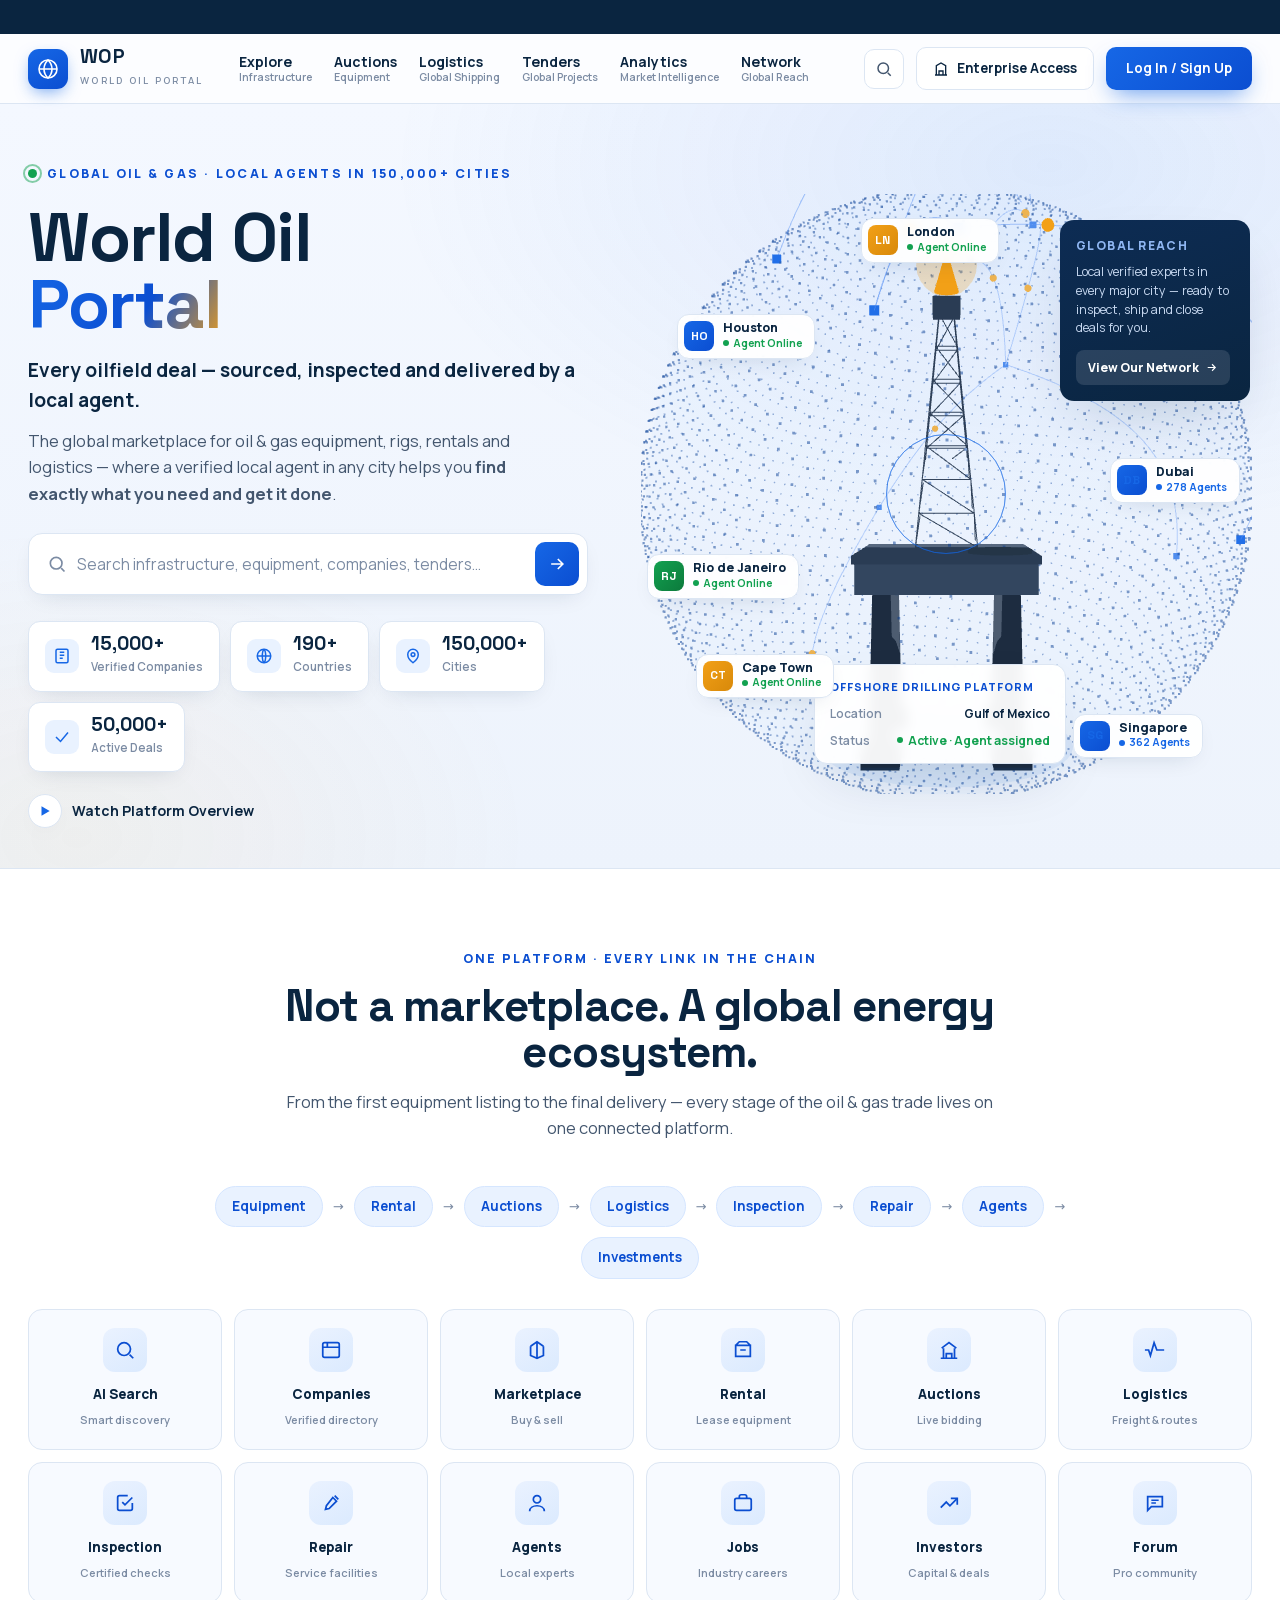
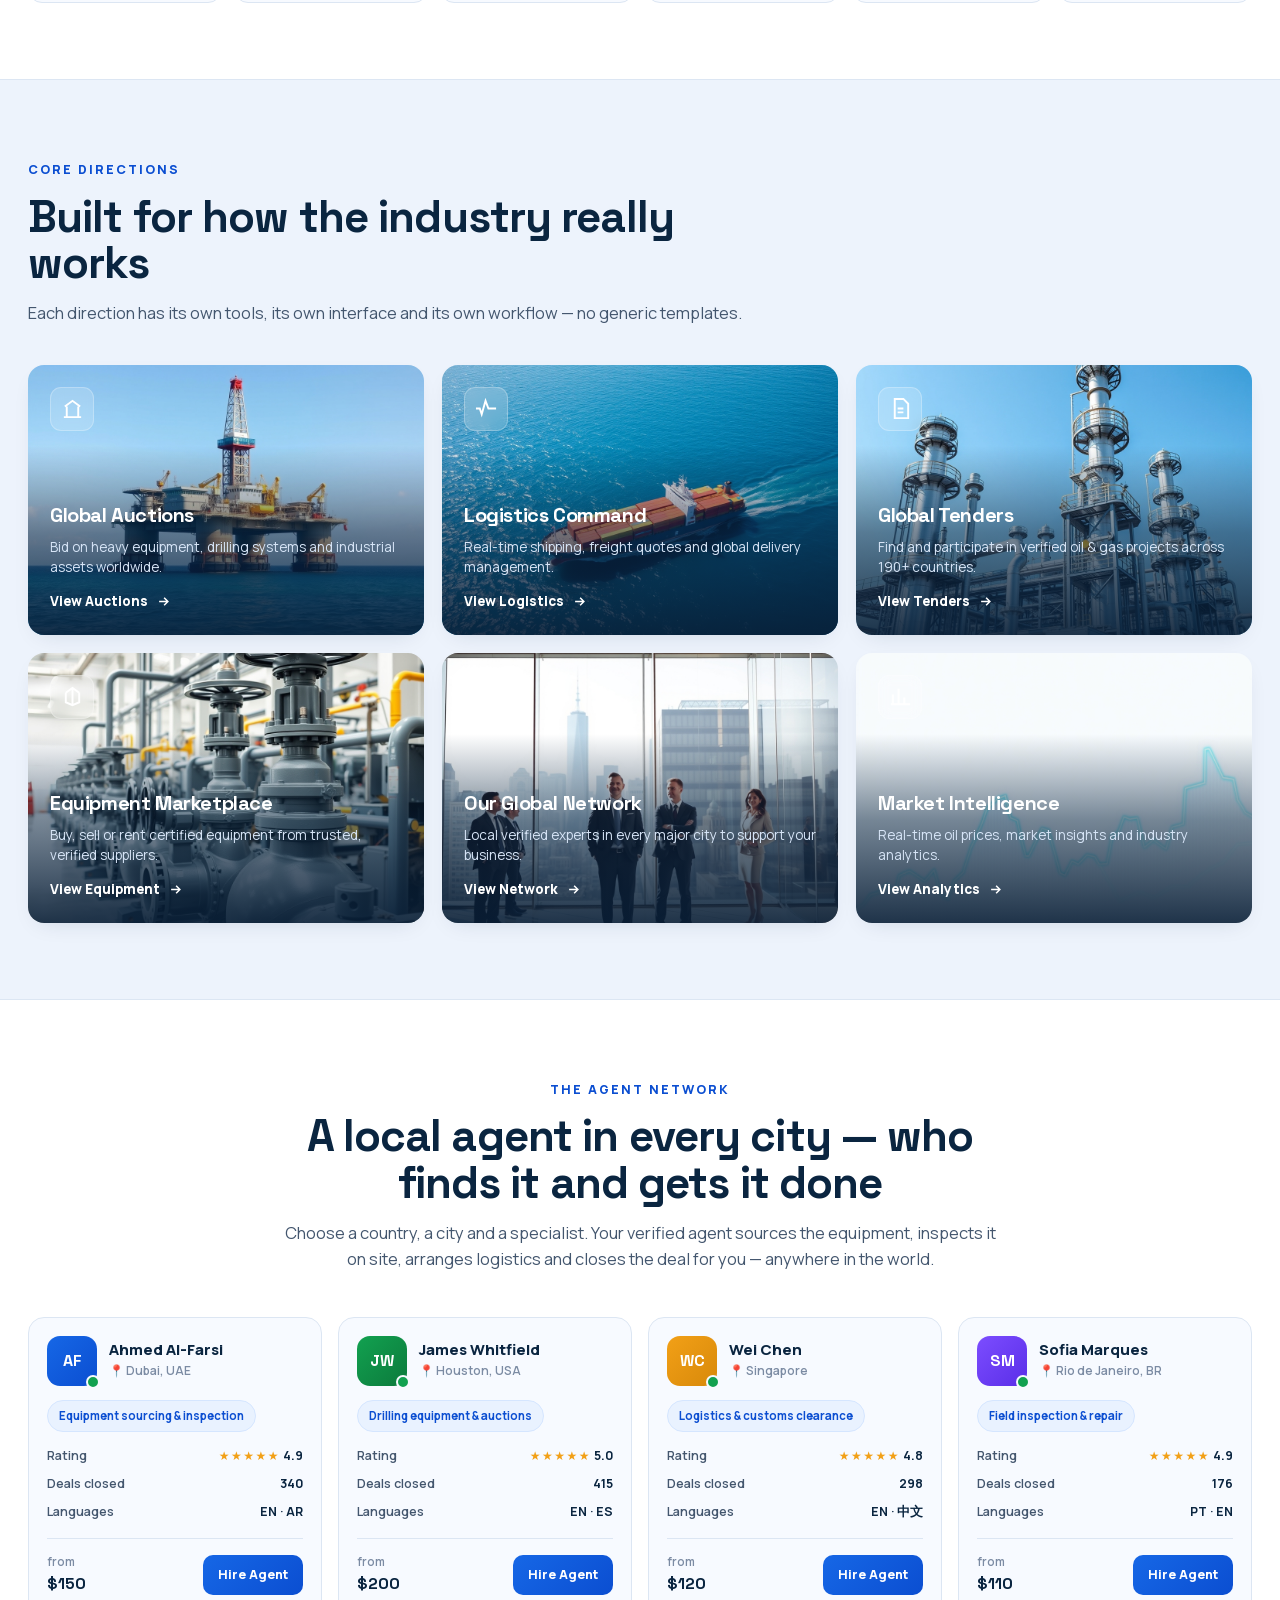
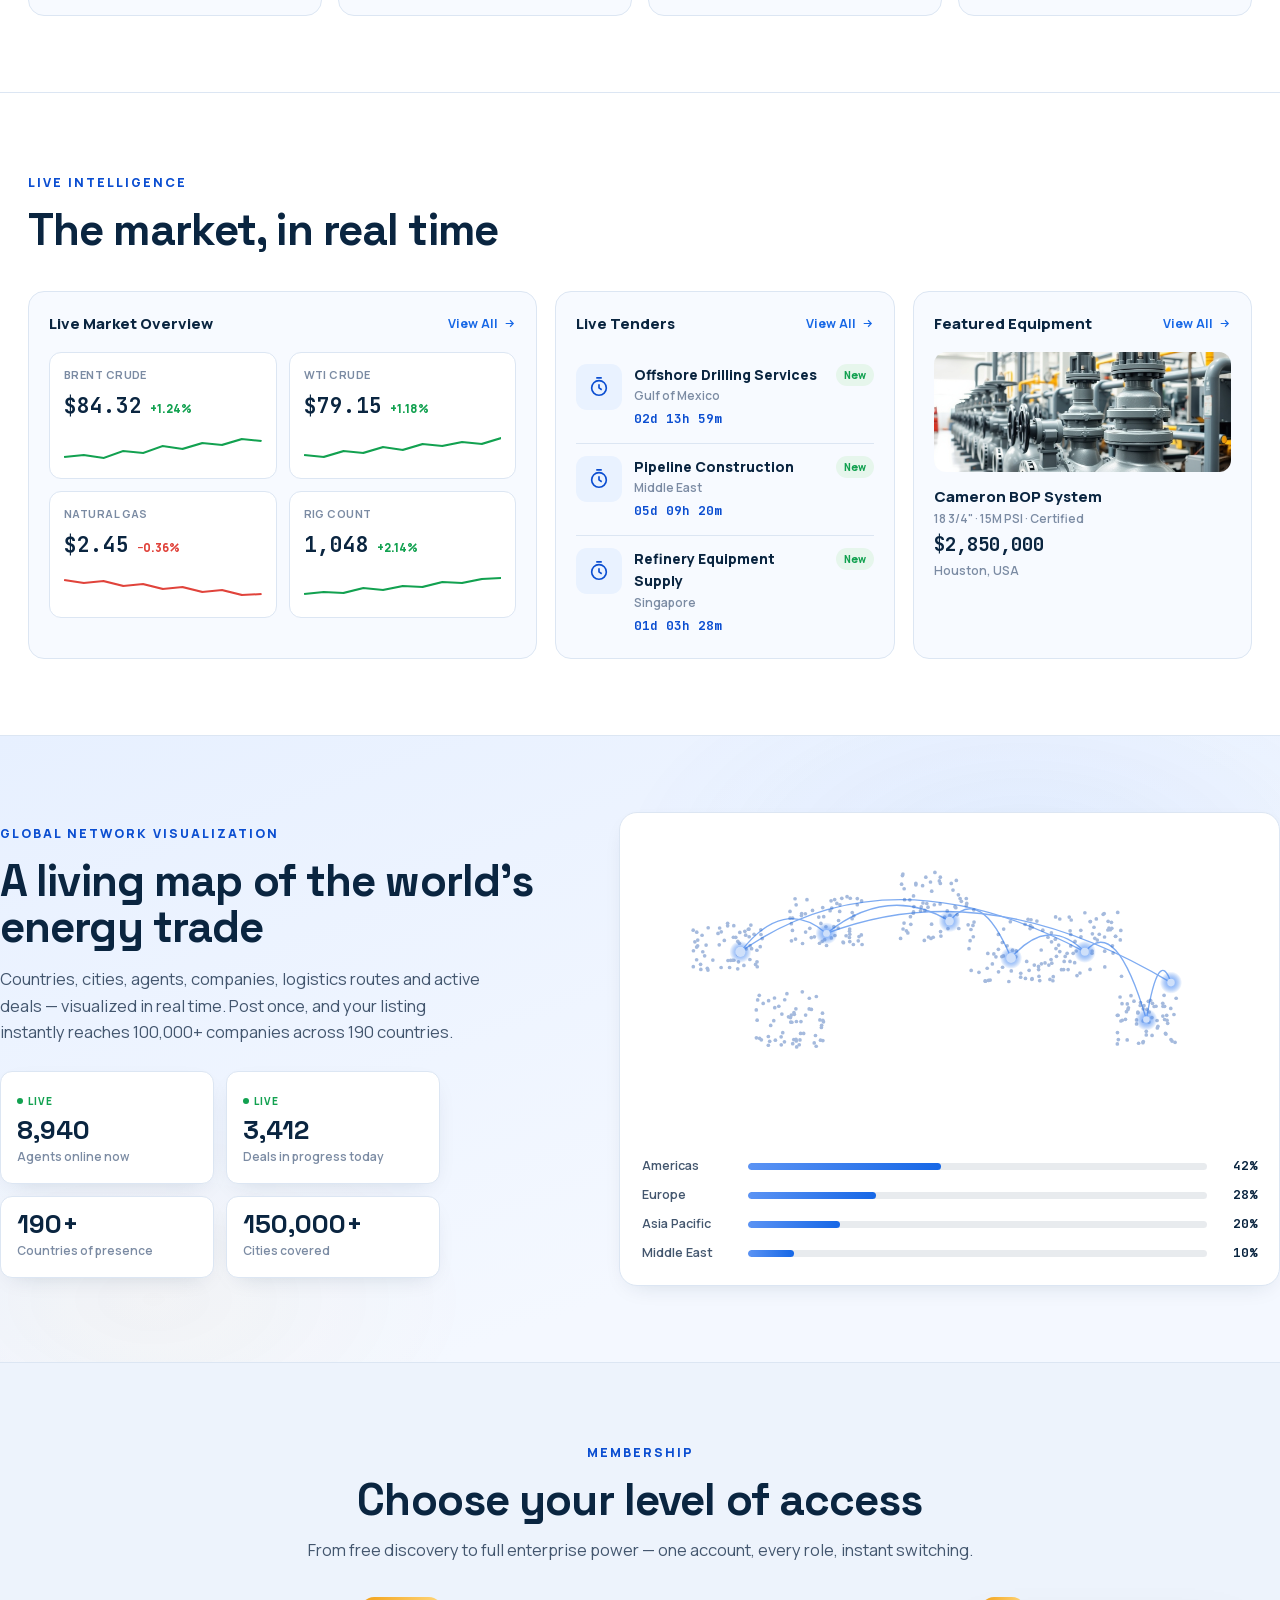
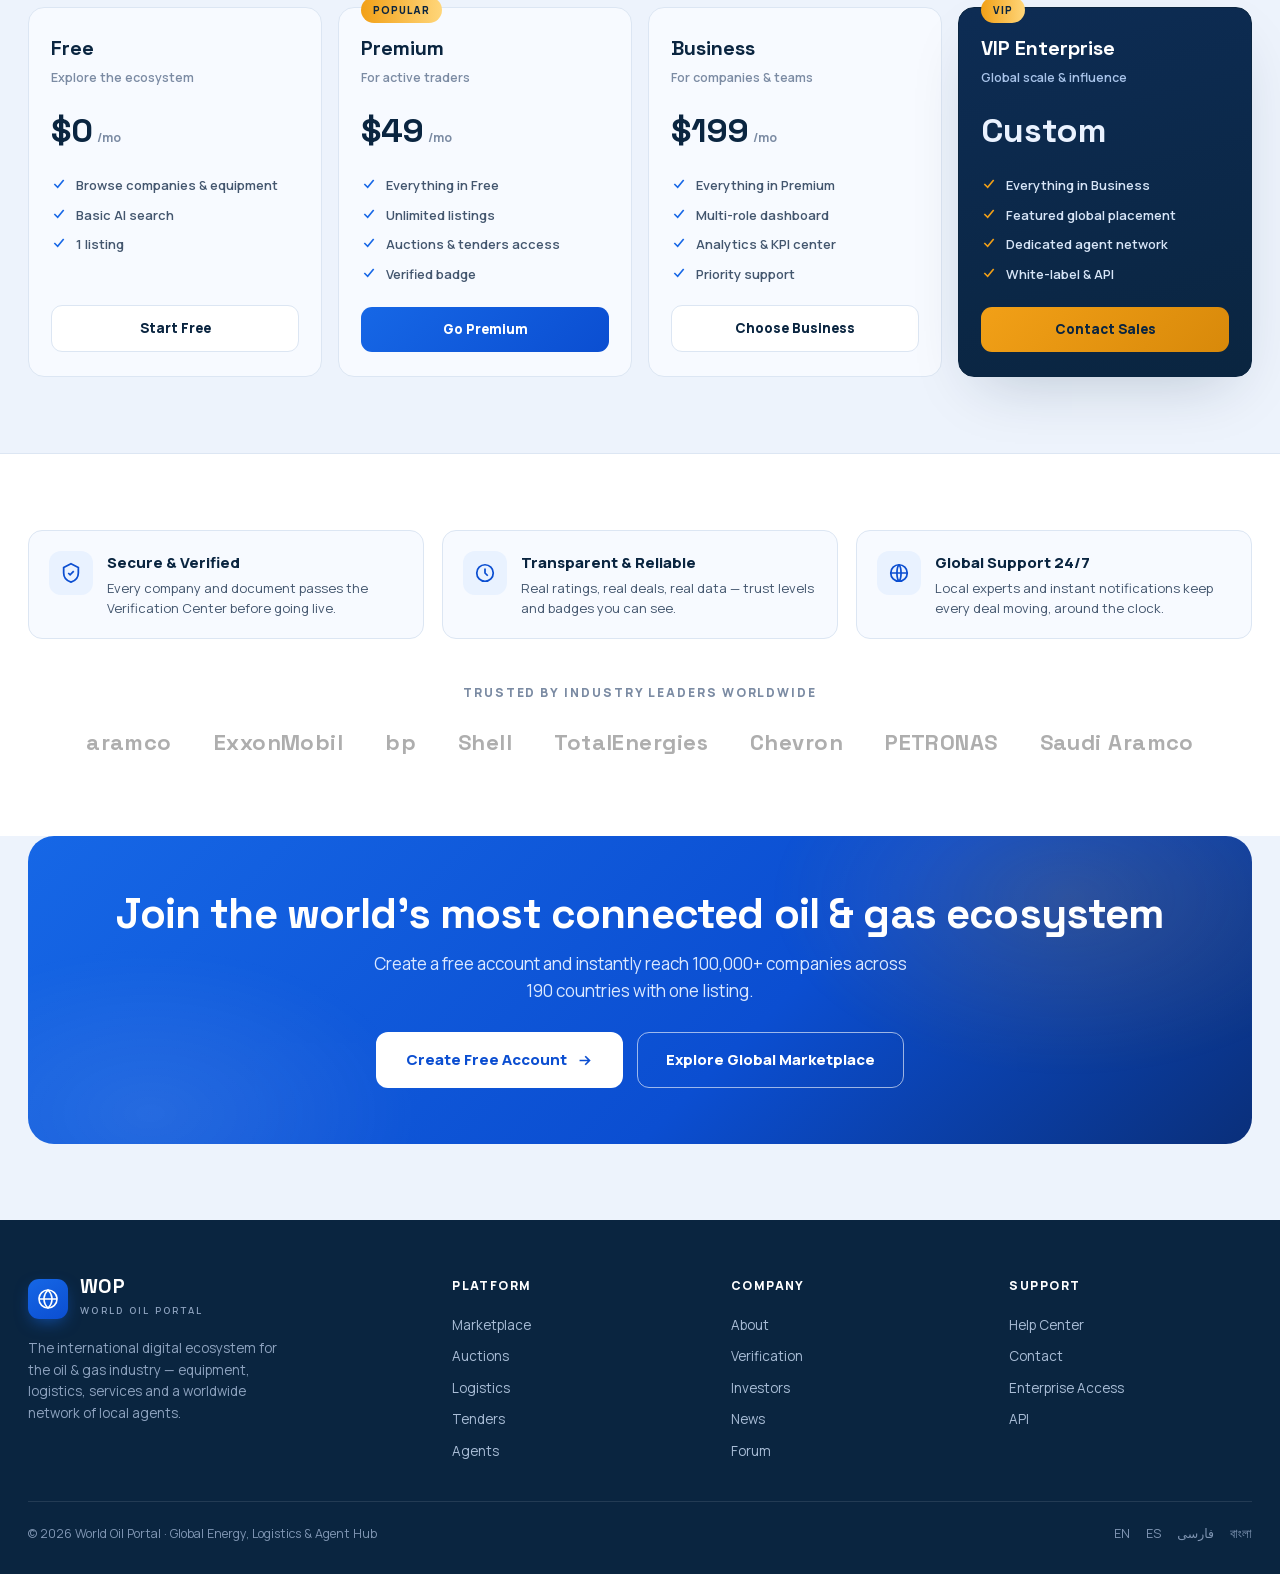
==== commit 155c4e16: "Add 3D oil derrick on globe, agent network section, oil+agents messaging Co-Authored-By: Claude Fabl" ====
--- a/index.html
+++ b/index.html
@@ -180,6 +180,41 @@
 .feat .lnk{margin-top:14px;display:inline-flex;align-items:center;gap:8px;font-size:13.5px;font-weight:800}
 .feat .lnk svg{width:15px;height:15px;stroke:#fff;stroke-width:2.4;fill:none;transition:transform .2s}
 .feat:hover .lnk svg{transform:translateX(4px)}
+
+/* ── rig info card ── */
+.rigcard{position:absolute;left:49%;bottom:5%;transform:translateX(-50%);width:252px;background:rgba(255,255,255,.95);
+  border:1px solid var(--line);border-radius:13px;padding:13px 15px;box-shadow:var(--shadow);backdrop-filter:blur(6px)}
+.rigcard .rc-t{font-size:11px;font-weight:800;letter-spacing:.09em;color:var(--blue-d)}
+.rigcard .rc-r{display:flex;justify-content:space-between;font-size:12px;margin-top:8px;color:var(--mut);font-weight:600}
+.rigcard .rc-r b{color:var(--ink);font-weight:700}
+.rigcard .rc-r b.on{color:var(--up);display:flex;align-items:center;gap:5px}
+.rigcard .rc-r b.on i{width:6px;height:6px;border-radius:50%;background:var(--up);display:block}
+
+/* ── agent network ── */
+.agents-sec{background:var(--bg2);border-top:1px solid var(--line)}
+.agent-grid{display:grid;grid-template-columns:repeat(4,1fr);gap:16px}
+.agent{background:var(--panel);border:1px solid var(--line);border-radius:16px;padding:18px;transition:.2s;display:flex;flex-direction:column}
+.agent:hover{transform:translateY(-3px);box-shadow:var(--shadow-s);border-color:var(--blue);background:#fff}
+.agent .atop{display:flex;gap:12px;align-items:center}
+.agent .aav{width:50px;height:50px;border-radius:13px;flex:none;display:flex;align-items:center;justify-content:center;
+  color:#fff;font-weight:800;font-family:'Space Grotesk',sans-serif;font-size:16px;position:relative}
+.agent .aav .on{position:absolute;right:-3px;bottom:-3px;width:14px;height:14px;border-radius:50%;background:var(--up);border:2.5px solid var(--panel)}
+.agent:hover .aav .on{border-color:#fff}
+.agent .anm b{font-size:15px;font-weight:800;display:block;line-height:1.2}
+.agent .anm .ac{font-size:12px;color:var(--mut);font-weight:600;display:flex;align-items:center;gap:5px;margin-top:2px}
+.agent .aspec{margin-top:14px;font-size:11.5px;font-weight:700;color:var(--blue-d);background:var(--sky);
+  border:1px solid #d5e6ff;padding:6px 11px;border-radius:99px;align-self:flex-start}
+.agent .ameta{margin-top:14px;display:flex;flex-direction:column;gap:8px;font-size:12.5px;color:var(--ink2);font-weight:600;flex:1}
+.agent .ameta .row{display:flex;justify-content:space-between;align-items:center}
+.agent .ameta .row b{color:var(--ink);font-weight:700}
+.agent .stars{color:var(--amber);font-size:12px;letter-spacing:1.5px}
+.agent .afoot{margin-top:16px;padding-top:14px;border-top:1px solid var(--line);display:flex;align-items:center;justify-content:space-between}
+.agent .price{font-size:11.5px;color:var(--mut);font-weight:600}
+.agent .price b{font-family:'Space Grotesk',sans-serif;font-size:16px;color:var(--ink);font-weight:700;display:block}
+.agent .hire{font-size:12.5px;font-weight:800;color:#fff;background:linear-gradient(135deg,#1667E6,#0B4ED1);padding:10px 15px;border-radius:10px;transition:transform .2s}
+.agent .hire:hover{transform:translateY(-1px)}
+@media(max-width:1080px){.agent-grid{grid-template-columns:repeat(2,1fr)}}
+@media(max-width:640px){.agent-grid{grid-template-columns:1fr}}
 
 /* ── intelligence row ── */
 .intel{background:var(--bg2);border-top:1px solid var(--line)}
@@ -397,10 +432,10 @@
 <!-- hero -->
 <header class="hero" id="top"><div class="wrap hero-grid">
   <div class="hero-copy">
-    <span class="eyebrow"><span class="pulse"></span>Connecting Global Energy</span>
+    <span class="eyebrow"><span class="pulse"></span>Global Oil &amp; Gas · Local Agents in 150,000+ Cities</span>
     <h1>World Oil<br><span class="g">Portal</span></h1>
-    <p class="tag">The World's Connected Oil &amp; Gas Marketplace.</p>
-    <p class="sub">Infrastructure. Equipment. Logistics. People. One international ecosystem linking buyers, sellers, service providers and local agents across the globe.</p>
+    <p class="tag">Every oilfield deal — sourced, inspected and delivered by a local agent.</p>
+    <p class="sub">The global marketplace for oil &amp; gas equipment, rigs, rentals and logistics — where a verified local agent in any city helps you <b>find exactly what you need and get it done</b>.</p>
     <form class="search" onsubmit="return false">
       <svg viewBox="0 0 24 24"><circle cx="11" cy="11" r="7"/><path d="M21 21l-4-4"/></svg>
       <input placeholder="Search infrastructure, equipment, companies, tenders…" aria-label="Search">
@@ -419,14 +454,18 @@
     <canvas id="globe"></canvas>
     <div class="hub">
       <span class="ring"></span><span class="ring"></span><span class="ring"></span>
-      <span class="core"><svg viewBox="0 0 24 24" fill="none"><circle cx="12" cy="12" r="9" stroke="#1667E6" stroke-width="1.4"/><path d="M3 12h18M12 3c2.6 2.5 4 5.7 4 9s-1.4 6.5-4 9c-2.6-2.5-4-5.7-4-9s1.4-6.5 4-9z" stroke="#1667E6" stroke-width="1.4"/></svg></span>
+    </div>
+    <div class="rigcard">
+      <div class="rc-t">OFFSHORE DRILLING PLATFORM</div>
+      <div class="rc-r"><span>Location</span><b>Gulf of Mexico</b></div>
+      <div class="rc-r"><span>Status</span><b class="on"><i></i>Active · Agent assigned</b></div>
     </div>
     <div class="pin" style="left:6%;top:20%"><span class="av" style="background:linear-gradient(135deg,#1667E6,#0B4ED1)">HO</span><div><b>Houston</b><span><i></i>Agent Online</span></div></div>
-    <div class="pin" style="left:46%;top:6%;animation-delay:.6s"><span class="av" style="background:linear-gradient(135deg,#F2A017,#D8890A)">LN</span><div><b>London</b><span><i></i>Agent Online</span></div></div>
+    <div class="pin" style="left:36%;top:4%;animation-delay:.6s"><span class="av" style="background:linear-gradient(135deg,#F2A017,#D8890A)">LN</span><div><b>London</b><span><i></i>Agent Online</span></div></div>
     <div class="pin alt" style="right:2%;top:44%;animation-delay:1s"><span class="av" style="background:linear-gradient(135deg,#1667E6,#0B4ED1)">DB</span><div><b>Dubai</b><span><i></i>278 Agents</span></div></div>
     <div class="pin" style="left:1%;top:60%;animation-delay:1.4s"><span class="av" style="background:linear-gradient(135deg,#12A150,#0c7a3c)">RJ</span><div><b>Rio de Janeiro</b><span><i></i>Agent Online</span></div></div>
     <div class="pin alt p-hide" style="right:8%;bottom:6%;animation-delay:.9s"><span class="av" style="background:linear-gradient(135deg,#1667E6,#0B4ED1)">SG</span><div><b>Singapore</b><span><i></i>362 Agents</span></div></div>
-    <div class="pin p-hide" style="left:34%;bottom:2%;animation-delay:1.7s"><span class="av" style="background:linear-gradient(135deg,#F2A017,#D8890A)">CT</span><div><b>Cape Town</b><span><i></i>Agent Online</span></div></div>
+    <div class="pin p-hide" style="left:9%;bottom:16%;animation-delay:1.7s"><span class="av" style="background:linear-gradient(135deg,#F2A017,#D8890A)">CT</span><div><b>Cape Town</b><span><i></i>Agent Online</span></div></div>
     <div class="reach">
       <div class="rt">GLOBAL REACH</div>
       <p>Local verified experts in every major city — ready to inspect, ship and close deals for you.</p>
@@ -482,6 +521,57 @@
     <a class="feat rv" href="#"><img src="img/equipment.jpg" alt="Equipment marketplace"><span class="fi"><svg viewBox="0 0 24 24"><path d="M12 3v18M5 8l7-5 7 5M5 8v10l7 3 7-3V8"/></svg></span><h3>Equipment Marketplace</h3><p>Buy, sell or rent certified equipment from trusted, verified suppliers.</p><span class="lnk">View Equipment <svg viewBox="0 0 24 24"><path d="M5 12h14M13 6l6 6-6 6"/></svg></span></a>
     <a class="feat rv" href="#"><img src="img/network.jpg" alt="Our global network"><span class="fi"><svg viewBox="0 0 24 24"><circle cx="12" cy="8" r="4"/><path d="M4 21c0-4 4-6 8-6s8 2 8 6"/></svg></span><h3>Our Global Network</h3><p>Local verified experts in every major city to support your business.</p><span class="lnk">View Network <svg viewBox="0 0 24 24"><path d="M5 12h14M13 6l6 6-6 6"/></svg></span></a>
     <a class="feat rv" href="#"><img src="img/analytics.jpg" alt="Market intelligence"><span class="fi"><svg viewBox="0 0 24 24"><path d="M4 20V10M10 20V4M16 20v-7M22 20H2"/></svg></span><h3>Market Intelligence</h3><p>Real-time oil prices, market insights and industry analytics.</p><span class="lnk">View Analytics <svg viewBox="0 0 24 24"><path d="M5 12h14M13 6l6 6-6 6"/></svg></span></a>
+  </div>
+</div></section>
+
+<!-- agent network -->
+<section class="sec agents-sec" id="agents"><div class="wrap">
+  <div class="sec-head center rv">
+    <span class="kick">The Agent Network</span>
+    <h2>A local agent in every city — who finds it and gets it done</h2>
+    <p>Choose a country, a city and a specialist. Your verified agent sources the equipment, inspects it on site, arranges logistics and closes the deal for you — anywhere in the world.</p>
+  </div>
+  <div class="agent-grid">
+    <div class="agent rv">
+      <div class="atop"><span class="aav" style="background:linear-gradient(135deg,#1667E6,#0B4ED1)">AF<span class="on"></span></span><span class="anm"><b>Ahmed Al-Farsi</b><span class="ac">📍 Dubai, UAE</span></span></div>
+      <span class="aspec">Equipment sourcing &amp; inspection</span>
+      <div class="ameta">
+        <div class="row"><span>Rating</span><b><span class="stars">★★★★★</span> 4.9</b></div>
+        <div class="row"><span>Deals closed</span><b>340</b></div>
+        <div class="row"><span>Languages</span><b>EN · AR</b></div>
+      </div>
+      <div class="afoot"><span class="price">from<b>$150</b></span><a class="hire" href="#cta">Hire Agent</a></div>
+    </div>
+    <div class="agent rv">
+      <div class="atop"><span class="aav" style="background:linear-gradient(135deg,#12A150,#0c7a3c)">JW<span class="on"></span></span><span class="anm"><b>James Whitfield</b><span class="ac">📍 Houston, USA</span></span></div>
+      <span class="aspec">Drilling equipment &amp; auctions</span>
+      <div class="ameta">
+        <div class="row"><span>Rating</span><b><span class="stars">★★★★★</span> 5.0</b></div>
+        <div class="row"><span>Deals closed</span><b>415</b></div>
+        <div class="row"><span>Languages</span><b>EN · ES</b></div>
+      </div>
+      <div class="afoot"><span class="price">from<b>$200</b></span><a class="hire" href="#cta">Hire Agent</a></div>
+    </div>
+    <div class="agent rv">
+      <div class="atop"><span class="aav" style="background:linear-gradient(135deg,#F2A017,#D8890A)">WC<span class="on"></span></span><span class="anm"><b>Wei Chen</b><span class="ac">📍 Singapore</span></span></div>
+      <span class="aspec">Logistics &amp; customs clearance</span>
+      <div class="ameta">
+        <div class="row"><span>Rating</span><b><span class="stars">★★★★★</span> 4.8</b></div>
+        <div class="row"><span>Deals closed</span><b>298</b></div>
+        <div class="row"><span>Languages</span><b>EN · 中文</b></div>
+      </div>
+      <div class="afoot"><span class="price">from<b>$120</b></span><a class="hire" href="#cta">Hire Agent</a></div>
+    </div>
+    <div class="agent rv">
+      <div class="atop"><span class="aav" style="background:linear-gradient(135deg,#7c4dff,#5a2ee8)">SM<span class="on"></span></span><span class="anm"><b>Sofia Marques</b><span class="ac">📍 Rio de Janeiro, BR</span></span></div>
+      <span class="aspec">Field inspection &amp; repair</span>
+      <div class="ameta">
+        <div class="row"><span>Rating</span><b><span class="stars">★★★★★</span> 4.9</b></div>
+        <div class="row"><span>Deals closed</span><b>176</b></div>
+        <div class="row"><span>Languages</span><b>PT · EN</b></div>
+      </div>
+      <div class="afoot"><span class="price">from<b>$110</b></span><a class="hire" href="#cta">Hire Agent</a></div>
+    </div>
   </div>
 </div></section>
 
@@ -741,11 +831,52 @@
   var pairs=[[0,2],[2,4],[4,5],[1,8],[3,4],[5,6],[2,3],[0,1],[7,4],[9,2]];
   pairs.forEach(function(p){arc(cities[p[0]],cities[p[1]]);});
 
+  // ── 3D offshore oil rig (static hero object in front of the spinning globe) ──
+  var rig = new THREE.Group();
+  var steel = new THREE.MeshBasicMaterial({color:0x2a3c54});
+  var steelD = new THREE.MeshBasicMaterial({color:0x1d2c40});
+  var amber = new THREE.MeshBasicMaterial({color:0xF2A017});
+  var lineMat = new THREE.LineBasicMaterial({color:0x2a3c54, transparent:true, opacity:.95});
+  // platform deck
+  var deck = new THREE.Mesh(new THREE.BoxGeometry(0.66,0.11,0.66), new THREE.MeshBasicMaterial({color:0x33465f}));
+  rig.add(deck);
+  var deckTop = new THREE.Mesh(new THREE.BoxGeometry(0.68,0.03,0.68), steel); deckTop.position.y=0.07; rig.add(deckTop);
+  // support columns + pontoons
+  [[-0.24,-0.24],[0.24,-0.24],[-0.24,0.24],[0.24,0.24]].forEach(function(p){
+    var col=new THREE.Mesh(new THREE.CylinderGeometry(0.035,0.05,0.62,10), steelD);
+    col.position.set(p[0],-0.37,p[1]); rig.add(col);
+    var pon=new THREE.Mesh(new THREE.BoxGeometry(0.14,0.06,0.14), steelD);
+    pon.position.set(p[0],-0.66,p[1]); rig.add(pon);
+  });
+  // derrick lattice tower (tapered square)
+  function corner(l,i){var hw=0.12+(0.03-0.12)*l, y=0.1+(1.02-0.1)*l,
+    sx=(i===0||i===3)?-1:1, sz=(i<2)?-1:1; return new THREE.Vector3(sx*hw,y,sz*hw);}
+  var seg=[], levels=7;
+  for(var l=0;l<levels;l++){var a=l/levels,b=(l+1)/levels;
+    for(var i=0;i<4;i++){seg.push(corner(a,i),corner(b,i));seg.push(corner(a,i),corner(a,(i+1)%4));seg.push(corner(a,i),corner(b,(i+1)%4));}}
+  rig.add(new THREE.LineSegments(new THREE.BufferGeometry().setFromPoints(seg), lineMat));
+  // crown + flare
+  var crown=new THREE.Mesh(new THREE.BoxGeometry(0.11,0.07,0.11), steel); crown.position.y=1.05; rig.add(crown);
+  var flame=new THREE.Mesh(new THREE.ConeGeometry(0.05,0.16,12), amber); flame.position.y=1.2; rig.add(flame);
+  var flareGlow=new THREE.Mesh(new THREE.SphereGeometry(0.11,12,12),
+    new THREE.MeshBasicMaterial({color:0xF2A017,transparent:true,opacity:0.25})); flareGlow.position.y=1.22; rig.add(flareGlow);
+  // helipad
+  var pad=new THREE.Mesh(new THREE.CylinderGeometry(0.12,0.12,0.02,20), new THREE.MeshBasicMaterial({color:0x243547}));
+  pad.position.set(0.2,0.09,0.2); rig.add(pad);
+  // base activity disc on the ocean
+  var disc=new THREE.Mesh(new THREE.CircleGeometry(0.5,40),
+    new THREE.MeshBasicMaterial({color:0x1667E6,transparent:true,opacity:0.08}));
+  disc.rotation.x=-Math.PI/2; disc.position.y=-0.68; rig.add(disc);
+  rig.scale.setScalar(1.04); rig.position.set(0,-0.34,1.95);
+  scene.add(rig);
+
   var t=0;
   function loop(){
     t+=0.0016;
     if(!rm) group.rotation.y += 0.0016;
     pulses.forEach(function(p){var u=(t*0.35+p.off)%1; var v=p.curve.getPoint(u); p.mesh.position.copy(v);});
+    if(!rm){ rig.position.y = -0.32 + Math.sin(t*1.6)*0.012;
+      var s=1+Math.sin(t*7)*0.14; flame.scale.set(1,s,1); flareGlow.scale.setScalar(1+Math.sin(t*7)*0.18);}
     renderer.render(scene,cam);
     requestAnimationFrame(loop);
   }
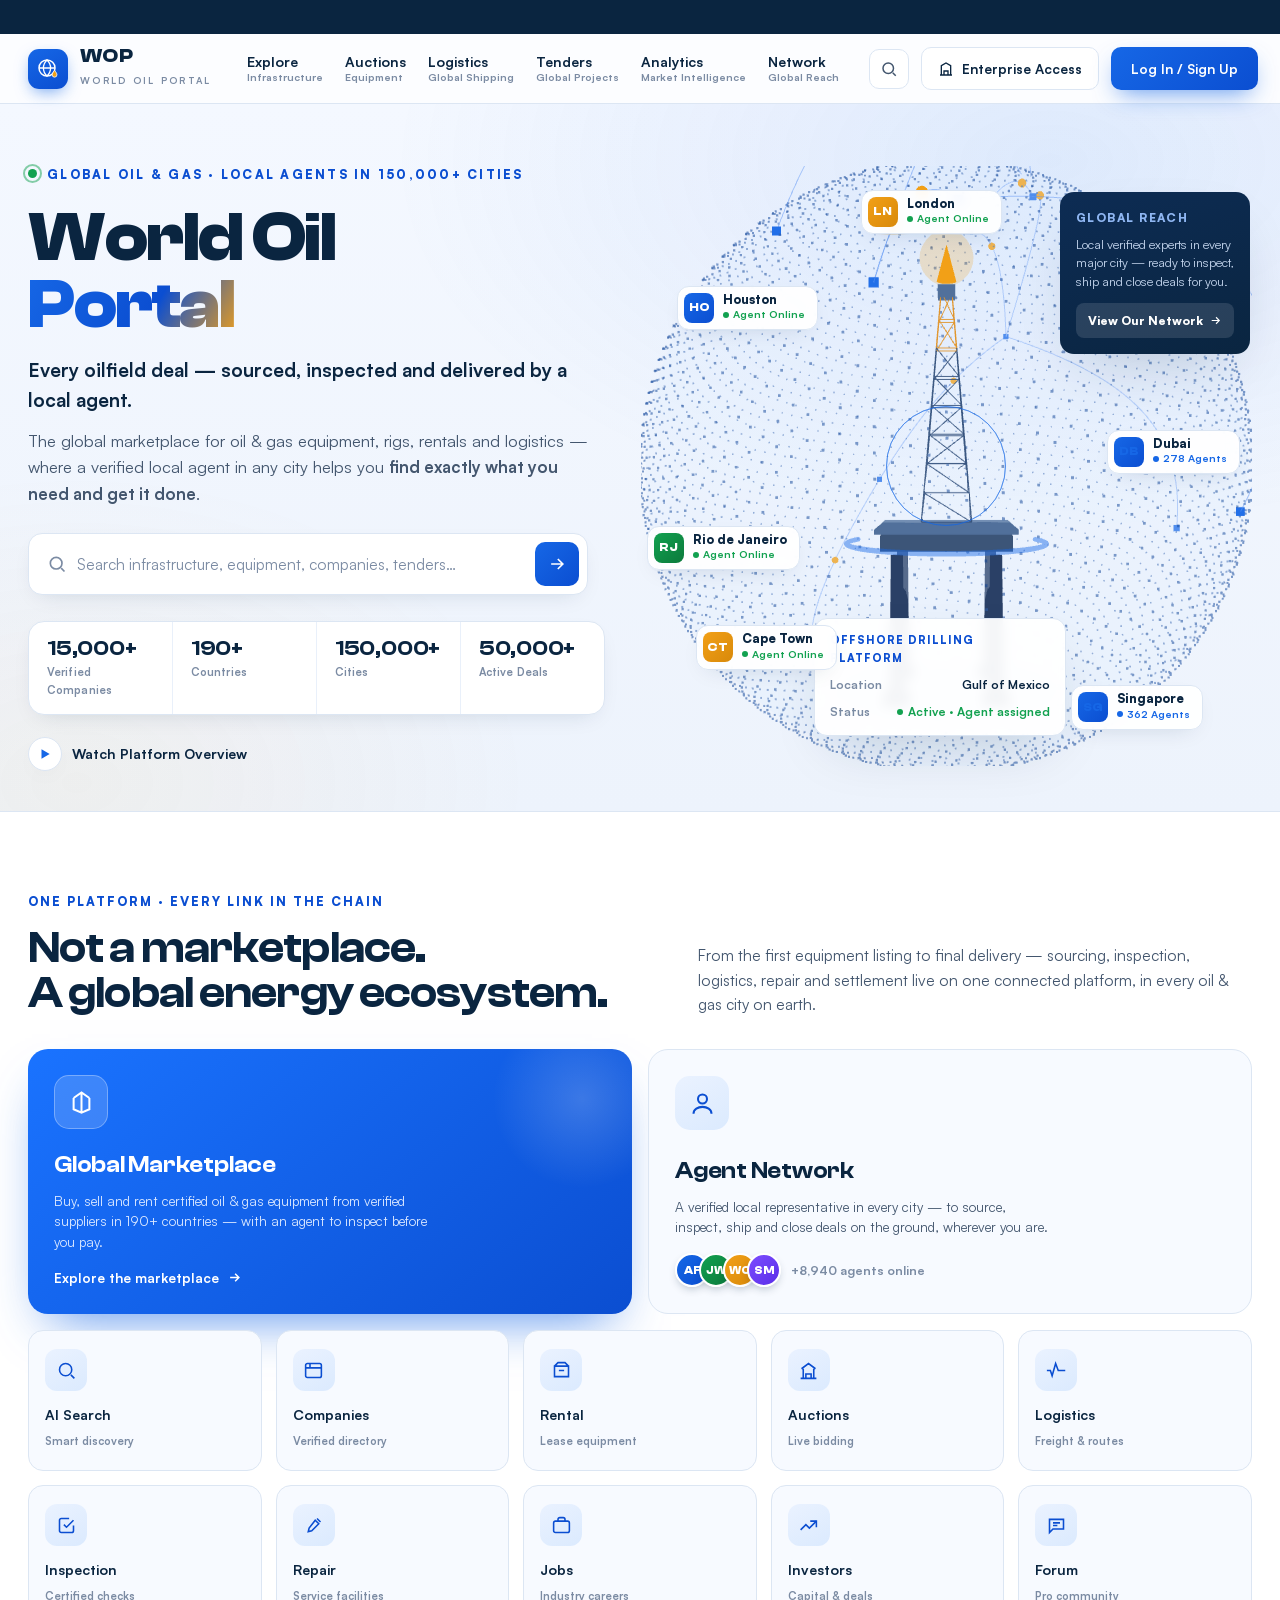
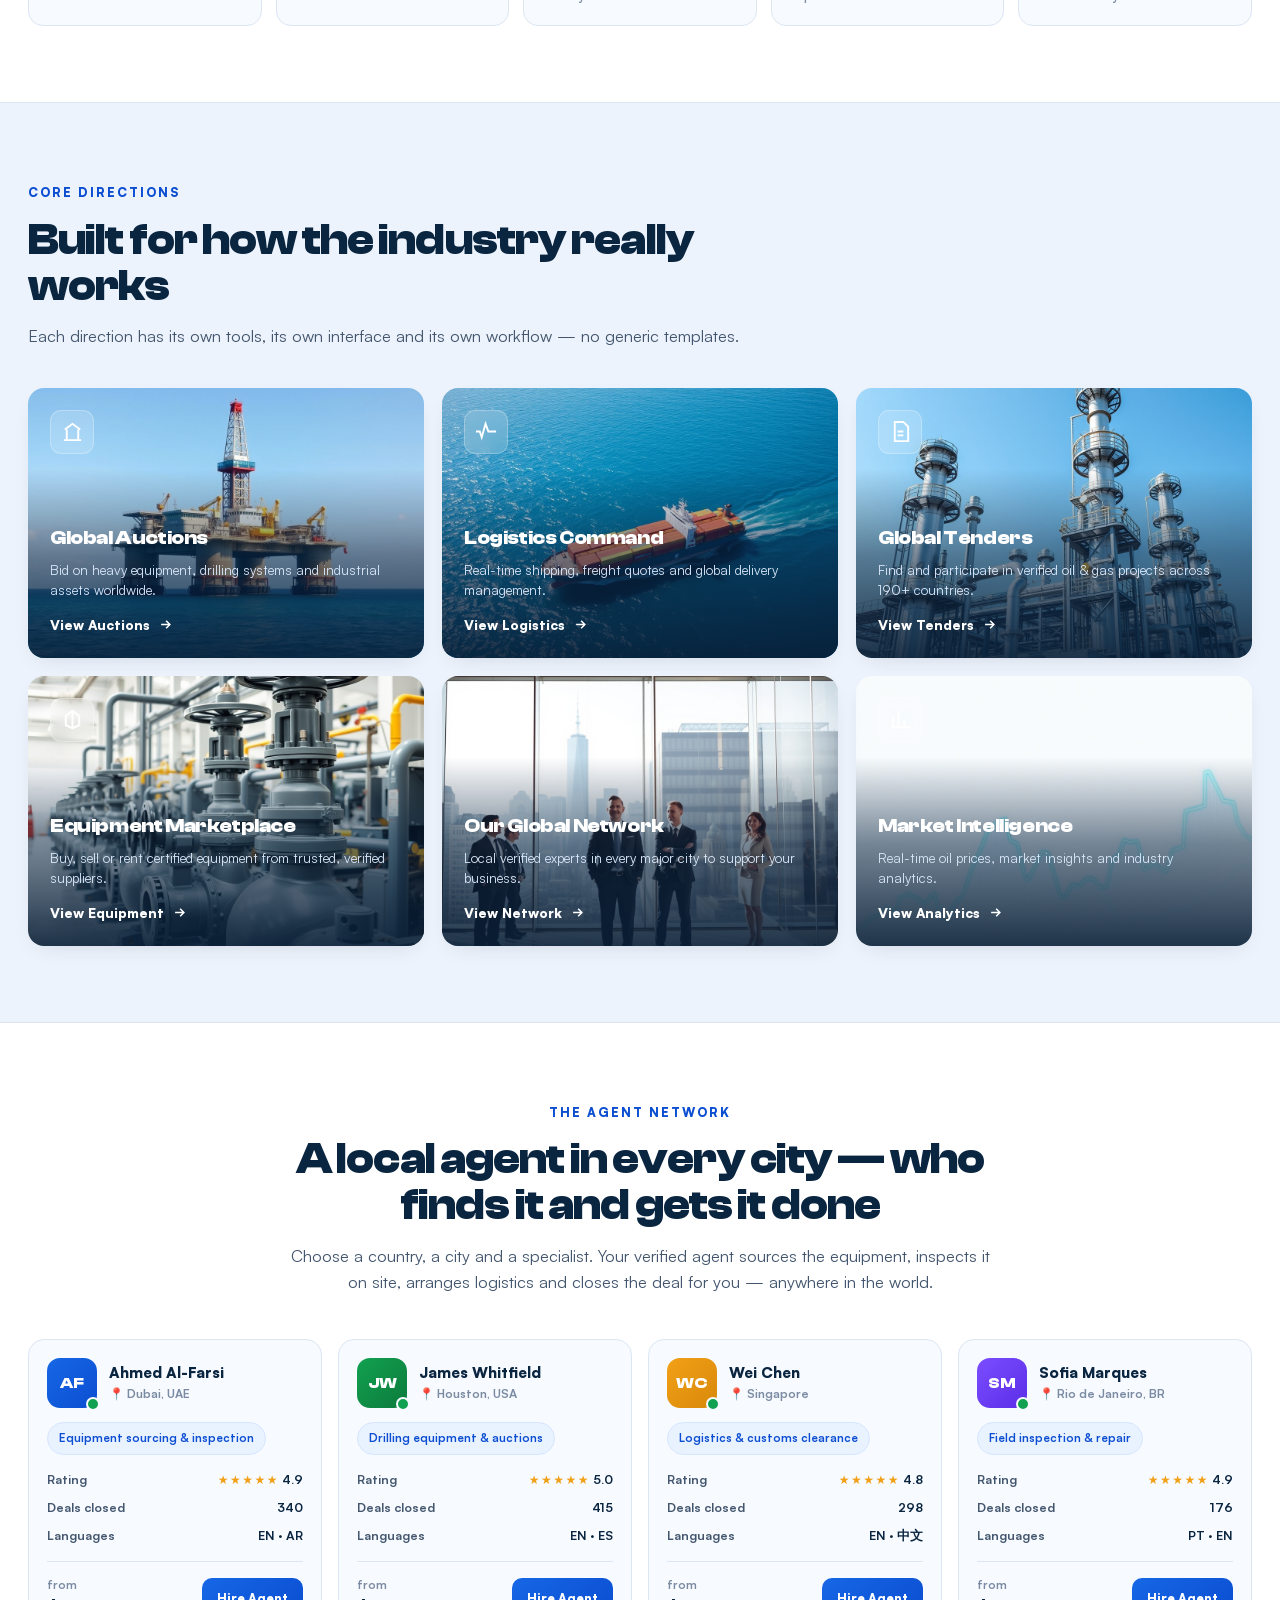
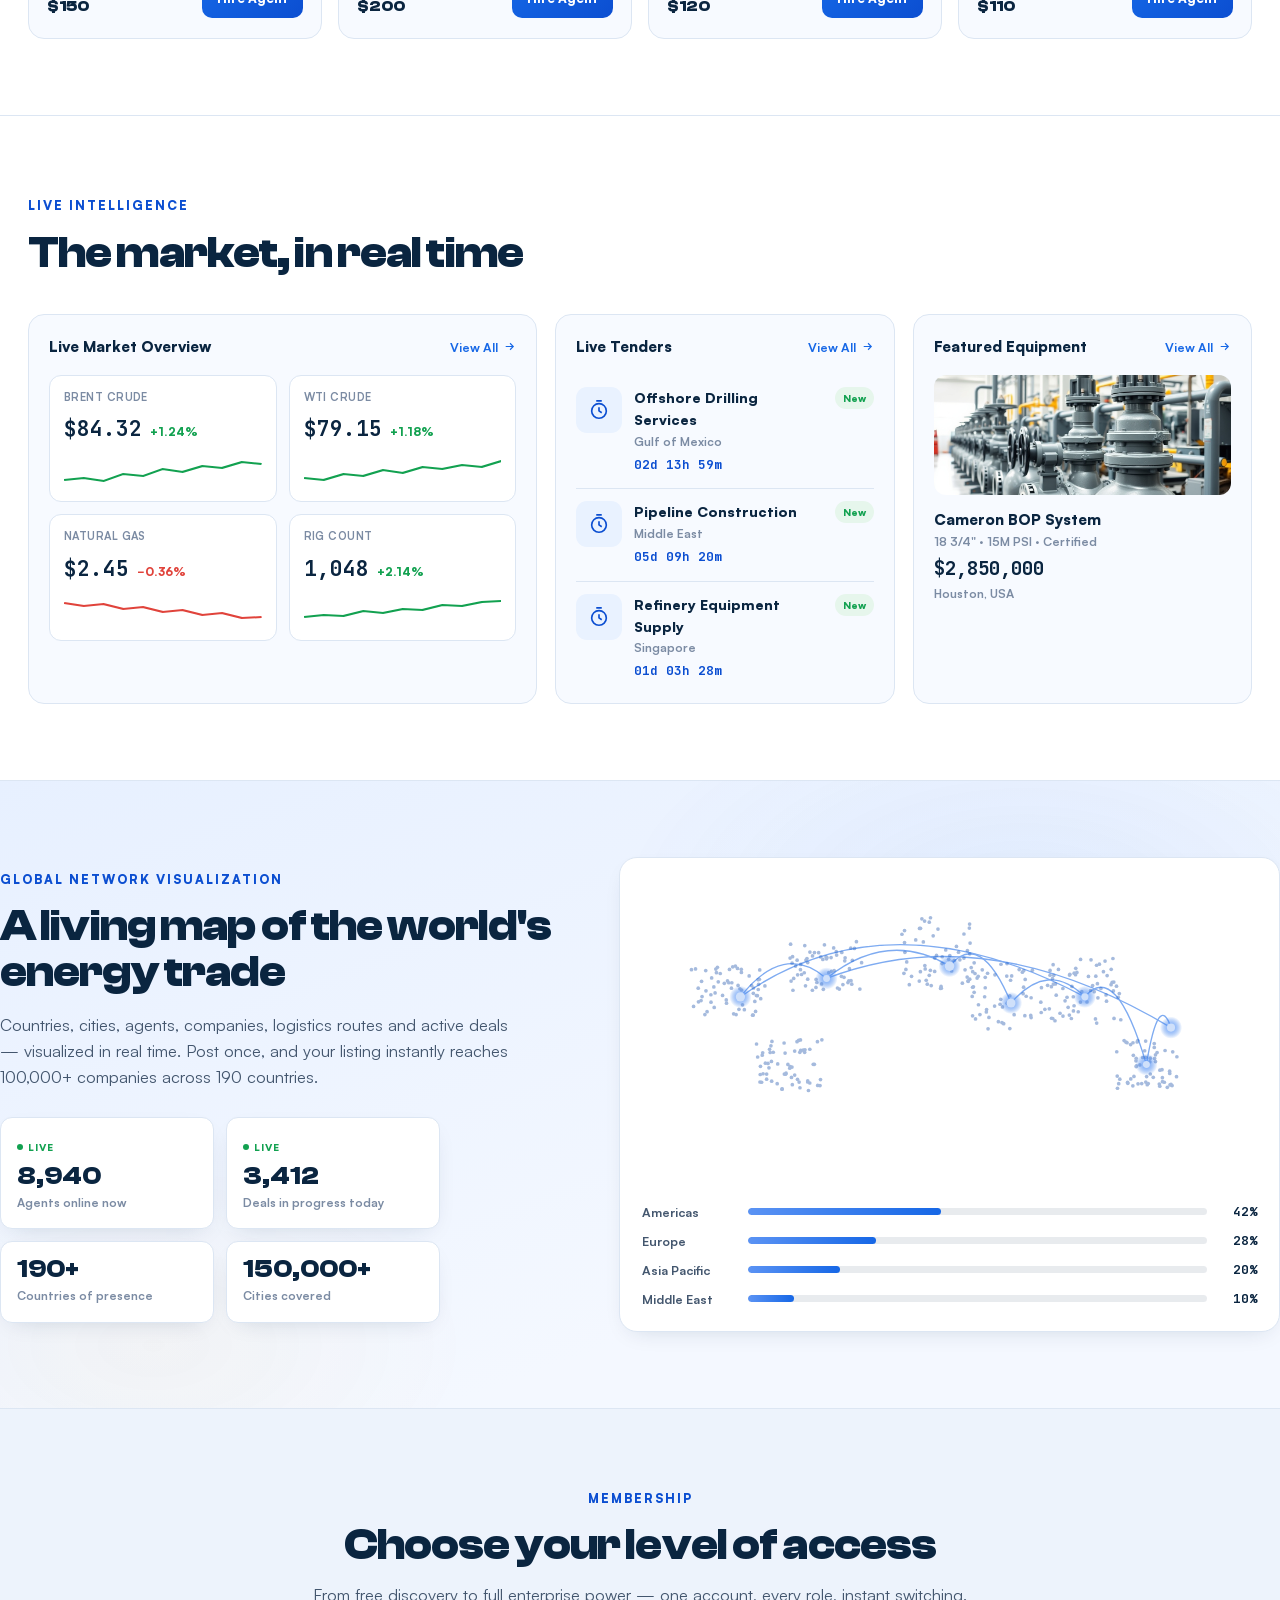
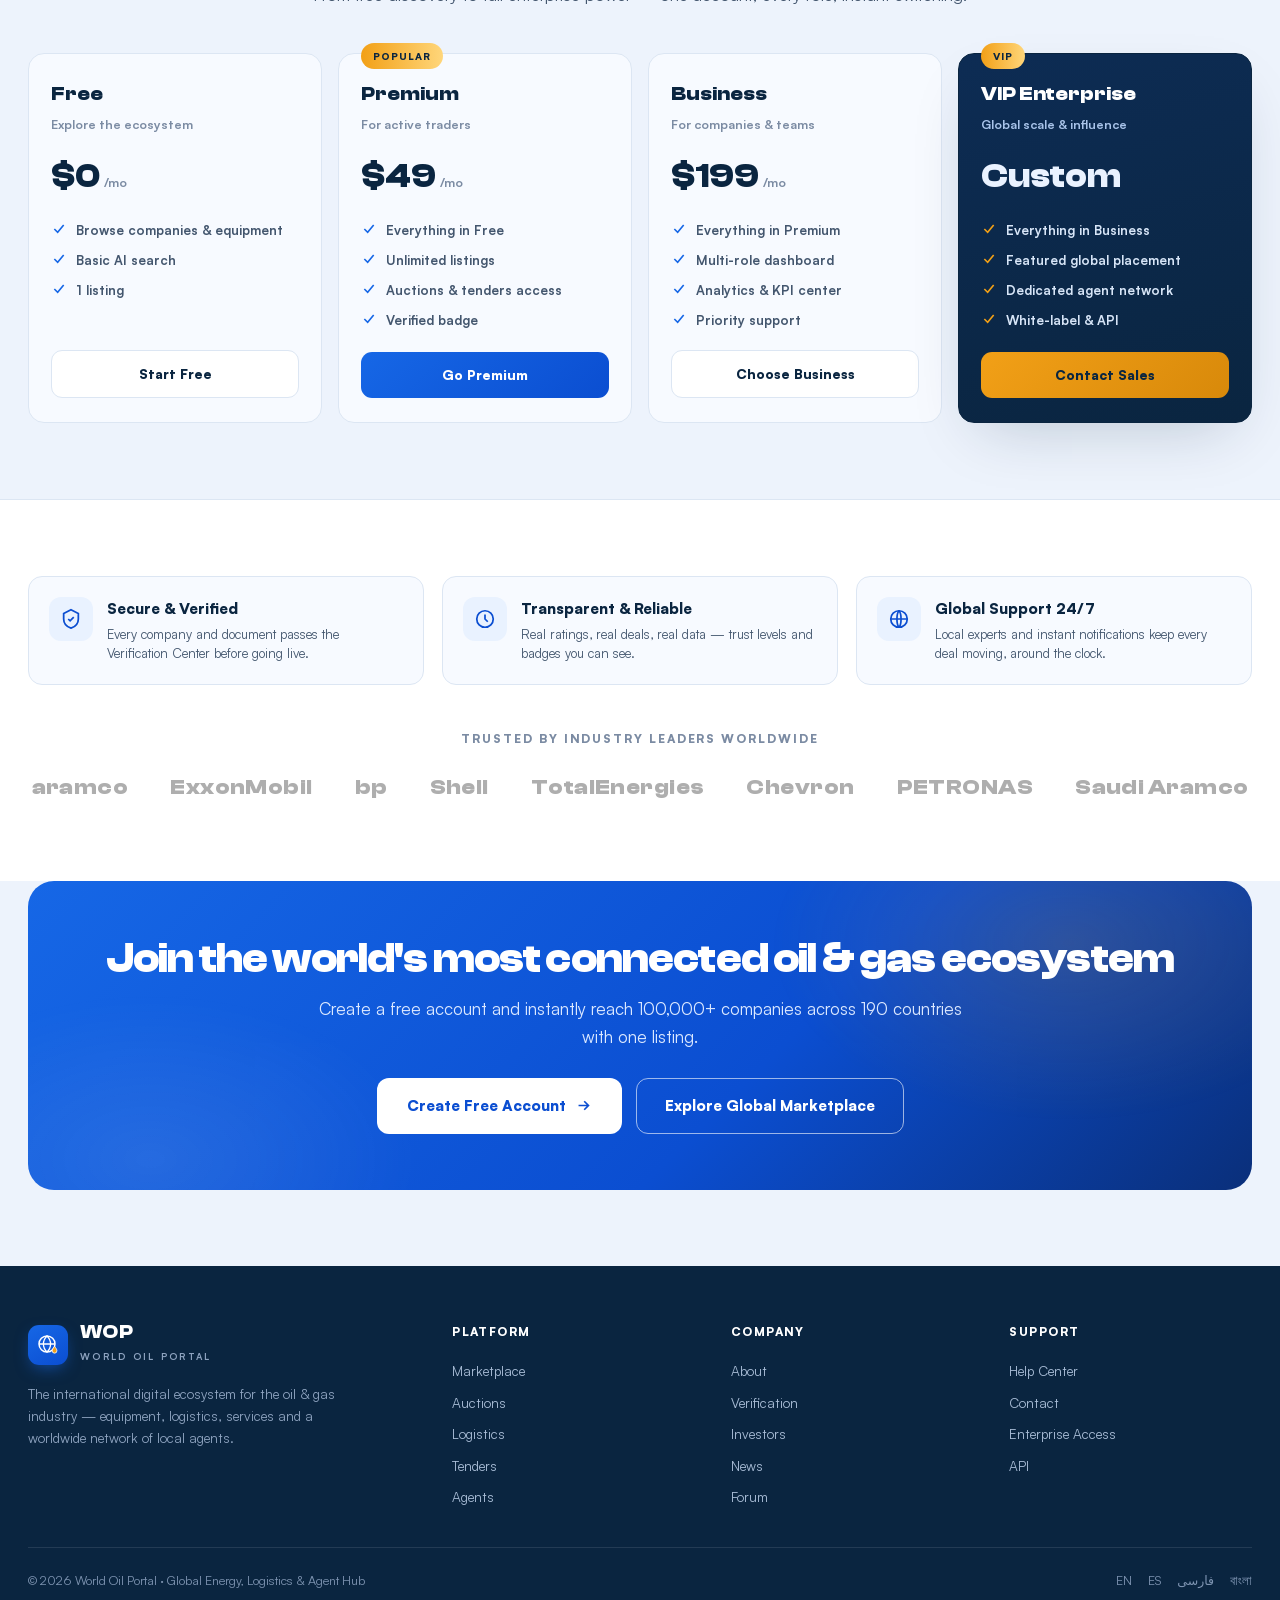
==== commit a840d0ec: "Premium pass: Clash Display+Satoshi fonts, refined stat bar, bento ecosystem, elegant rig, logo drop" ====
--- a/index.html
+++ b/index.html
@@ -22,11 +22,11 @@
   --wrap:1280px;
 }
 html{scroll-behavior:smooth}
-body{background:var(--bg);color:var(--ink);font-family:'Manrope',system-ui,sans-serif;line-height:1.6;
+body{background:var(--bg);color:var(--ink);font-family:'Satoshi',system-ui,sans-serif;line-height:1.6;
   -webkit-font-smoothing:antialiased;overflow-x:hidden}
 a{color:inherit;text-decoration:none}
 .wrap{max-width:var(--wrap);margin:0 auto;padding:0 28px}
-h1,h2,h3,.disp{font-family:'Space Grotesk','Manrope',sans-serif;letter-spacing:-.02em}
+h1,h2,h3,.disp{font-family:'Clash Display','Satoshi',sans-serif;letter-spacing:-.02em}
 .mono{font-family:'JetBrains Mono',monospace}
 button{font-family:inherit;cursor:pointer;border:none;background:none}
 svg{display:block}
@@ -49,7 +49,7 @@
 .brand .mark{width:40px;height:40px;border-radius:11px;background:linear-gradient(150deg,#1667E6,#0B4ED1);
   display:flex;align-items:center;justify-content:center;box-shadow:0 6px 16px -4px rgba(22,103,230,.6)}
 .brand .mark svg{width:24px;height:24px}
-.brand .bt b{font-family:'Space Grotesk',sans-serif;font-size:20px;font-weight:700;letter-spacing:.02em;display:block;line-height:1}
+.brand .bt b{font-family:'Clash Display',sans-serif;font-size:20px;font-weight:700;letter-spacing:.02em;display:block;line-height:1}
 .brand .bt span{font-size:9.5px;letter-spacing:.24em;color:var(--mut);font-weight:600;white-space:nowrap}
 .nav-links{display:flex;gap:22px;margin-left:6px}
 .nav-links a{display:flex;flex-direction:column;line-height:1.2;padding:6px 0;position:relative;white-space:nowrap}
@@ -70,6 +70,10 @@
   font-size:13.5px;font-weight:700;box-shadow:0 10px 24px -8px rgba(22,103,230,.7);transition:transform .2s,box-shadow .2s;white-space:nowrap}
 .btn-ghost{white-space:nowrap}
 .btn-primary:hover{transform:translateY(-1px);box-shadow:0 16px 30px -8px rgba(22,103,230,.8)}
+.btn-primary{position:relative;overflow:hidden}
+.btn-primary::after{content:"";position:absolute;top:0;left:-70%;width:45%;height:100%;pointer-events:none;
+  background:linear-gradient(105deg,transparent,rgba(255,255,255,.4),transparent);transform:skewX(-20deg);animation:sheen 5s ease-in-out infinite}
+@keyframes sheen{0%,58%{left:-70%}78%,100%{left:140%}}
 .nav-burger{display:none}
 
 /* ── hero ── */
@@ -97,13 +101,13 @@
 .search .go{width:44px;height:44px;border-radius:10px;background:linear-gradient(135deg,#1667E6,#0B4ED1);
   display:flex;align-items:center;justify-content:center;flex:none}
 .search .go svg{stroke:#fff}
-.stats{margin-top:26px;display:flex;flex-wrap:wrap;gap:10px}
-.stat{display:flex;align-items:center;gap:12px;background:#fff;border:1px solid var(--line);border-radius:12px;
-  padding:12px 16px;box-shadow:var(--shadow-s)}
-.stat .si{width:34px;height:34px;border-radius:9px;background:var(--sky);display:flex;align-items:center;justify-content:center;flex:none}
-.stat .si svg{width:18px;height:18px;stroke:var(--blue);stroke-width:2;fill:none}
-.stat b{font-family:'Space Grotesk',sans-serif;font-size:19px;font-weight:700;display:block;line-height:1}
-.stat span{font-size:11.5px;color:var(--mut);font-weight:600}
+.statbar{margin-top:26px;display:flex;background:#fff;border:1px solid var(--line);border-radius:16px;
+  box-shadow:var(--shadow-s);overflow:hidden;max-width:600px}
+.statbar .s{flex:1;padding:15px 18px}
+.statbar .s+.s{border-left:1px solid var(--line2)}
+.statbar b{font-family:'Clash Display',sans-serif;font-size:22px;font-weight:600;display:block;line-height:1;
+  letter-spacing:-.01em}
+.statbar span{font-size:11px;color:var(--mut);font-weight:600;margin-top:5px;display:block;letter-spacing:.01em}
 .hero .watch{margin-top:22px;display:inline-flex;align-items:center;gap:10px;font-size:14px;font-weight:700;color:var(--ink)}
 .hero .watch .pl{width:34px;height:34px;border-radius:50%;background:#fff;border:1px solid var(--line);
   display:flex;align-items:center;justify-content:center;box-shadow:var(--shadow-s)}
@@ -124,7 +128,7 @@
 .pin{position:absolute;display:flex;align-items:center;gap:9px;background:rgba(255,255,255,.94);border:1px solid var(--line);
   border-radius:12px;padding:6px 12px 6px 6px;box-shadow:var(--shadow-s);animation:float 6s ease-in-out infinite;backdrop-filter:blur(6px)}
 .pin .av{width:30px;height:30px;border-radius:8px;flex:none;display:flex;align-items:center;justify-content:center;
-  color:#fff;font-weight:800;font-size:12px;font-family:'Space Grotesk',sans-serif}
+  color:#fff;font-weight:800;font-size:12px;font-family:'Clash Display',sans-serif}
 .pin b{font-size:12.5px;font-weight:800;display:block;line-height:1.1;color:var(--ink)}
 .pin span{font-size:10.5px;color:var(--up);font-weight:700;display:flex;align-items:center;gap:4px}
 .pin span i{width:6px;height:6px;border-radius:50%;background:var(--up);display:block}
@@ -149,20 +153,53 @@
 
 /* ── ecosystem chain ── */
 .eco{background:var(--bg2);border-top:1px solid var(--line);border-bottom:1px solid var(--line)}
-.chain{display:flex;flex-wrap:wrap;gap:10px;justify-content:center;max-width:960px;margin:0 auto 30px}
-.chain .lk{display:flex;align-items:center;gap:10px}
-.chain .lk .p{background:var(--sky);color:var(--blue-d);font-weight:700;font-size:13.5px;padding:9px 16px;border-radius:99px;
-  border:1px solid #d5e6ff}
-.chain .lk .ar{color:var(--mut);font-size:13px}
-.eco-grid{display:grid;grid-template-columns:repeat(6,1fr);gap:12px}
-.eco-card{background:var(--panel);border:1px solid var(--line);border-radius:14px;padding:18px 14px;text-align:center;
-  transition:.2s;cursor:pointer}
-.eco-card:hover{border-color:var(--blue);transform:translateY(-3px);box-shadow:var(--shadow-s);background:#fff}
-.eco-card .ei{width:44px;height:44px;border-radius:12px;margin:0 auto 12px;background:linear-gradient(150deg,#eaf2ff,#dbeafe);
-  display:flex;align-items:center;justify-content:center}
-.eco-card .ei svg{width:22px;height:22px;stroke:var(--blue-d);stroke-width:1.9;fill:none}
-.eco-card b{font-size:13.5px;font-weight:800;display:block}
-.eco-card span{font-size:11px;color:var(--mut);font-weight:600}
+.eco-head{display:grid;grid-template-columns:1.15fr 1fr;gap:32px;align-items:end;margin-bottom:32px}
+.eco-head h2{font-family:'Clash Display',sans-serif;font-size:clamp(28px,3.6vw,44px);font-weight:600;margin-top:12px;line-height:1.04}
+.eco-head p{font-size:15.5px;color:var(--ink2);line-height:1.6}
+.bento-feat{display:grid;grid-template-columns:1fr 1fr;gap:16px;margin-bottom:16px}
+.bcard{border-radius:20px;padding:26px;position:relative;overflow:hidden;display:flex;flex-direction:column;
+  min-height:186px;border:1px solid var(--line);transition:transform .25s,box-shadow .25s,border-color .25s;cursor:pointer}
+.bcard .bi{width:54px;height:54px;border-radius:15px;display:flex;align-items:center;justify-content:center;
+  background:linear-gradient(150deg,#eaf2ff,#dbeafe);margin-bottom:auto}
+.bcard .bi svg{width:27px;height:27px;stroke:var(--blue-d);stroke-width:1.8;fill:none}
+.bcard h3{font-family:'Clash Display',sans-serif;font-size:23px;font-weight:600;margin-top:18px;letter-spacing:-.01em}
+.bcard p{font-size:13.5px;margin-top:7px;color:var(--ink2);line-height:1.5;max-width:38ch}
+.bcard .go{margin-top:15px;display:inline-flex;align-items:center;gap:8px;font-size:13.5px;font-weight:700;color:var(--blue-d)}
+.bcard .go svg{width:15px;height:15px;stroke-width:2.4;fill:none;stroke:currentColor;transition:transform .2s}
+.bcard:hover .go svg{transform:translateX(5px)}
+.bcard.light{background:var(--panel)}
+.bcard.light:hover{border-color:var(--blue);transform:translateY(-4px);box-shadow:var(--shadow)}
+.bcard.blue{background:linear-gradient(140deg,#1a73ff,#0B4ED1);color:#fff;border:none;
+  box-shadow:0 24px 50px -22px rgba(22,103,230,.75)}
+.bcard.blue::after{content:"";position:absolute;right:-40px;top:-40px;width:180px;height:180px;border-radius:50%;
+  background:radial-gradient(circle,rgba(255,255,255,.18),transparent 70%)}
+.bcard.blue .bi{background:rgba(255,255,255,.16);border:1px solid rgba(255,255,255,.3)}
+.bcard.blue .bi svg{stroke:#fff}
+.bcard.blue p{color:#dbe8ff}
+.bcard.blue .go{color:#fff}
+.bcard.blue:hover{transform:translateY(-4px);box-shadow:0 30px 60px -22px rgba(22,103,230,.85)}
+.bavs{display:flex;margin-top:16px;align-items:center;gap:10px}
+.bavs .row{display:flex}
+.bavs .row span{width:34px;height:34px;border-radius:50%;border:2.5px solid #fff;margin-left:-10px;display:flex;
+  align-items:center;justify-content:center;color:#fff;font-size:11px;font-weight:700;font-family:'Clash Display',sans-serif;
+  box-shadow:0 4px 10px -3px rgba(10,37,64,.3)}
+.bavs .row span:first-child{margin-left:0}
+.bavs .more{font-size:12.5px;color:var(--mut);font-weight:700}
+.bento-small{display:grid;grid-template-columns:repeat(5,1fr);gap:14px}
+.scard{background:var(--panel);border:1px solid var(--line);border-radius:15px;padding:18px 16px;transition:transform .22s,box-shadow .22s,border-color .22s;position:relative;overflow:hidden;cursor:pointer}
+.scard::after{content:"";position:absolute;left:0;right:0;bottom:0;height:3px;transform:scaleX(0);transform-origin:left;
+  background:linear-gradient(90deg,#1667E6,#F2A017);transition:transform .3s}
+.scard:hover{border-color:var(--blue);transform:translateY(-4px);box-shadow:var(--shadow-s);background:#fff}
+.scard:hover::after{transform:scaleX(1)}
+.scard .si{width:42px;height:42px;border-radius:12px;background:linear-gradient(150deg,#eaf2ff,#dbeafe);
+  display:flex;align-items:center;justify-content:center;margin-bottom:13px;transition:.22s}
+.scard:hover .si{background:linear-gradient(150deg,#1667E6,#0B4ED1)}
+.scard .si svg{width:21px;height:21px;stroke:var(--blue-d);stroke-width:1.8;fill:none;transition:.22s}
+.scard:hover .si svg{stroke:#fff}
+.scard b{font-size:14px;font-weight:700;display:block}
+.scard span{font-size:11px;color:var(--mut);font-weight:600}
+@media(max-width:1080px){.eco-head{grid-template-columns:1fr;gap:14px;align-items:start}.bento-small{grid-template-columns:repeat(3,1fr)}}
+@media(max-width:640px){.bento-feat{grid-template-columns:1fr}.bento-small{grid-template-columns:repeat(2,1fr)}}
 
 /* ── feature cards ── */
 .feat-grid{display:grid;grid-template-columns:repeat(3,1fr);gap:18px}
@@ -197,7 +234,7 @@
 .agent:hover{transform:translateY(-3px);box-shadow:var(--shadow-s);border-color:var(--blue);background:#fff}
 .agent .atop{display:flex;gap:12px;align-items:center}
 .agent .aav{width:50px;height:50px;border-radius:13px;flex:none;display:flex;align-items:center;justify-content:center;
-  color:#fff;font-weight:800;font-family:'Space Grotesk',sans-serif;font-size:16px;position:relative}
+  color:#fff;font-weight:800;font-family:'Clash Display',sans-serif;font-size:16px;position:relative}
 .agent .aav .on{position:absolute;right:-3px;bottom:-3px;width:14px;height:14px;border-radius:50%;background:var(--up);border:2.5px solid var(--panel)}
 .agent:hover .aav .on{border-color:#fff}
 .agent .anm b{font-size:15px;font-weight:800;display:block;line-height:1.2}
@@ -210,7 +247,7 @@
 .agent .stars{color:var(--amber);font-size:12px;letter-spacing:1.5px}
 .agent .afoot{margin-top:16px;padding-top:14px;border-top:1px solid var(--line);display:flex;align-items:center;justify-content:space-between}
 .agent .price{font-size:11.5px;color:var(--mut);font-weight:600}
-.agent .price b{font-family:'Space Grotesk',sans-serif;font-size:16px;color:var(--ink);font-weight:700;display:block}
+.agent .price b{font-family:'Clash Display',sans-serif;font-size:16px;color:var(--ink);font-weight:700;display:block}
 .agent .hire{font-size:12.5px;font-weight:800;color:#fff;background:linear-gradient(135deg,#1667E6,#0B4ED1);padding:10px 15px;border-radius:10px;transition:transform .2s}
 .agent .hire:hover{transform:translateY(-1px)}
 @media(max-width:1080px){.agent-grid{grid-template-columns:repeat(2,1fr)}}
@@ -263,7 +300,7 @@
 .netband p.lead{margin-top:16px;font-size:16.5px;color:var(--ink2);max-width:48ch}
 .livemetrics{margin-top:26px;display:grid;grid-template-columns:1fr 1fr;gap:12px;max-width:440px}
 .lm{background:#fff;border:1px solid var(--line);border-radius:12px;padding:14px 16px;box-shadow:var(--shadow-s)}
-.lm b{font-family:'Space Grotesk',sans-serif;font-size:26px;font-weight:700;display:block;line-height:1;color:var(--ink)}
+.lm b{font-family:'Clash Display',sans-serif;font-size:26px;font-weight:700;display:block;line-height:1;color:var(--ink)}
 .lm span{font-size:12px;color:var(--mut);font-weight:600}
 .lm .live{font-size:10px;color:var(--up);font-weight:800;letter-spacing:.1em;display:inline-flex;align-items:center;gap:5px;margin-bottom:8px}
 .lm .live i{width:6px;height:6px;border-radius:50%;background:var(--up);display:block;animation:blink 1.6s infinite}
@@ -287,10 +324,10 @@
   background:linear-gradient(90deg,#F2A017,#ffd67a);padding:5px 12px;border-radius:99px}
 .plan .vipbadge{position:absolute;top:-11px;left:22px;font-size:10px;font-weight:800;letter-spacing:.1em;color:#0a2540;
   background:linear-gradient(90deg,#F2A017,#ffd67a);padding:5px 12px;border-radius:99px}
-.pname{font-family:'Space Grotesk',sans-serif;font-size:20px;font-weight:700}
+.pname{font-family:'Clash Display',sans-serif;font-size:20px;font-weight:700}
 .pdesc{font-size:12.5px;color:var(--mut);font-weight:600;margin-top:4px}
 .price-row{margin:16px 0;display:flex;align-items:baseline;gap:4px}
-.price-row .amt{font-family:'Space Grotesk',sans-serif;font-size:34px;font-weight:700}
+.price-row .amt{font-family:'Clash Display',sans-serif;font-size:34px;font-weight:700}
 .price-row .per{font-size:12.5px;color:var(--mut);font-weight:700}
 .plan.vip .per{color:#a9c4ea}
 .plan ul{list-style:none;display:flex;flex-direction:column;gap:9px;margin-bottom:20px;flex:1}
@@ -313,7 +350,7 @@
 .tcard p{font-size:13px;color:var(--ink2);margin-top:4px;line-height:1.5}
 .logos-lbl{text-align:center;font-size:12px;font-weight:800;letter-spacing:.16em;color:var(--mut);text-transform:uppercase;margin-bottom:22px}
 .logos{display:flex;flex-wrap:wrap;justify-content:center;align-items:center;gap:14px 42px}
-.logos span{font-family:'Space Grotesk',sans-serif;font-size:22px;font-weight:700;color:#9db0c8;letter-spacing:.02em;
+.logos span{font-family:'Clash Display',sans-serif;font-size:22px;font-weight:700;color:#9db0c8;letter-spacing:.02em;
   filter:grayscale(1);transition:.2s}
 .logos span:hover{color:var(--ink);filter:none}
 
@@ -410,7 +447,7 @@
 <!-- nav -->
 <nav class="nav"><div class="nav-in">
   <a class="brand" href="#top">
-    <span class="mark"><svg viewBox="0 0 24 24" fill="none"><circle cx="12" cy="12" r="9" stroke="#fff" stroke-width="1.6"/><path d="M3 12h18M12 3c2.6 2.5 4 5.7 4 9s-1.4 6.5-4 9c-2.6-2.5-4-5.7-4-9s1.4-6.5 4-9z" stroke="#fff" stroke-width="1.6"/></svg></span>
+    <span class="mark"><svg viewBox="0 0 24 24" fill="none"><circle cx="11" cy="11" r="8" stroke="#fff" stroke-width="1.5"/><path d="M3 11h16M11 3c2.4 2.3 3.6 5.1 3.6 8S13.4 16.7 11 19c-2.4-2.3-3.6-5.1-3.6-8S8.6 5.3 11 3z" stroke="#fff" stroke-width="1.3"/><path d="M18.6 13.4c1.6 1.9 2.3 3.2 2.3 4.4a2.35 2.35 0 11-4.7 0c0-1.2.8-2.5 2.4-4.4z" fill="#F2A017" stroke="#fff" stroke-width=".8"/></svg></span>
     <span class="bt"><b>WOP</b><span>WORLD OIL PORTAL</span></span>
   </a>
   <div class="nav-links">
@@ -441,11 +478,11 @@
       <input placeholder="Search infrastructure, equipment, companies, tenders…" aria-label="Search">
       <button class="go" aria-label="Search"><svg viewBox="0 0 24 24" stroke-width="2" fill="none"><path d="M5 12h14M13 6l6 6-6 6"/></svg></button>
     </form>
-    <div class="stats">
-      <div class="stat"><span class="si"><svg viewBox="0 0 24 24"><path d="M9 7h6M9 11h6M9 15h4"/><rect x="4" y="3" width="16" height="18" rx="2"/></svg></span><div><b data-count="15000" data-suffix="+">0</b><span>Verified Companies</span></div></div>
-      <div class="stat"><span class="si"><svg viewBox="0 0 24 24"><circle cx="12" cy="12" r="9"/><path d="M3 12h18M12 3c3 3 3 15 0 18M12 3c-3 3-3 15 0 18"/></svg></span><div><b data-count="190" data-suffix="+">0</b><span>Countries</span></div></div>
-      <div class="stat"><span class="si"><svg viewBox="0 0 24 24"><path d="M12 21s-7-5-7-11a7 7 0 0114 0c0 6-7 11-7 11z"/><circle cx="12" cy="10" r="2.5"/></svg></span><div><b data-count="150000" data-suffix="+">0</b><span>Cities</span></div></div>
-      <div class="stat"><span class="si"><svg viewBox="0 0 24 24"><path d="M4 12l6 6L20 6"/></svg></span><div><b data-count="50000" data-suffix="+">0</b><span>Active Deals</span></div></div>
+    <div class="statbar">
+      <div class="s"><b data-count="15000" data-suffix="+">0</b><span>Verified Companies</span></div>
+      <div class="s"><b data-count="190" data-suffix="+">0</b><span>Countries</span></div>
+      <div class="s"><b data-count="150000" data-suffix="+">0</b><span>Cities</span></div>
+      <div class="s"><b data-count="50000" data-suffix="+">0</b><span>Active Deals</span></div>
     </div>
     <a class="watch" href="#network"><span class="pl"><svg viewBox="0 0 24 24"><path d="M6 4l14 8-14 8z"/></svg></span>Watch Platform Overview</a>
   </div>
@@ -476,34 +513,43 @@
 
 <!-- ecosystem -->
 <section class="sec eco" id="ecosystem"><div class="wrap">
-  <div class="sec-head center rv">
-    <span class="kick">One Platform · Every Link In The Chain</span>
-    <h2>Not a marketplace. A global energy ecosystem.</h2>
-    <p>From the first equipment listing to the final delivery — every stage of the oil &amp; gas trade lives on one connected platform.</p>
-  </div>
-  <div class="chain rv">
-    <div class="lk"><span class="p">Equipment</span><span class="ar">→</span></div>
-    <div class="lk"><span class="p">Rental</span><span class="ar">→</span></div>
-    <div class="lk"><span class="p">Auctions</span><span class="ar">→</span></div>
-    <div class="lk"><span class="p">Logistics</span><span class="ar">→</span></div>
-    <div class="lk"><span class="p">Inspection</span><span class="ar">→</span></div>
-    <div class="lk"><span class="p">Repair</span><span class="ar">→</span></div>
-    <div class="lk"><span class="p">Agents</span><span class="ar">→</span></div>
-    <div class="lk"><span class="p">Investments</span></div>
-  </div>
-  <div class="eco-grid rv">
-    <div class="eco-card"><span class="ei"><svg viewBox="0 0 24 24"><circle cx="11" cy="11" r="7"/><path d="M21 21l-4-4"/></svg></span><b>AI Search</b><span>Smart discovery</span></div>
-    <div class="eco-card"><span class="ei"><svg viewBox="0 0 24 24"><rect x="3" y="4" width="18" height="16" rx="2"/><path d="M3 9h18M8 4v5"/></svg></span><b>Companies</b><span>Verified directory</span></div>
-    <div class="eco-card"><span class="ei"><svg viewBox="0 0 24 24"><path d="M12 3v18M5 8l7-5 7 5M5 8v10l7 3 7-3V8"/></svg></span><b>Marketplace</b><span>Buy &amp; sell</span></div>
-    <div class="eco-card"><span class="ei"><svg viewBox="0 0 24 24"><path d="M4 7h16v12H4zM4 7l4-4h8l4 4M9 12h6"/></svg></span><b>Rental</b><span>Lease equipment</span></div>
-    <div class="eco-card"><span class="ei"><svg viewBox="0 0 24 24"><path d="M3 21h18M6 21V10M18 21V10M4 10l8-6 8 6M9 21v-5h6v5"/></svg></span><b>Auctions</b><span>Live bidding</span></div>
-    <div class="eco-card"><span class="ei"><svg viewBox="0 0 24 24"><path d="M1 12h4l2 6 4-14 3 8h8"/></svg></span><b>Logistics</b><span>Freight &amp; routes</span></div>
-    <div class="eco-card"><span class="ei"><svg viewBox="0 0 24 24"><path d="M9 11l3 3 8-8"/><path d="M20 12v6a2 2 0 01-2 2H6a2 2 0 01-2-2V6a2 2 0 012-2h9"/></svg></span><b>Inspection</b><span>Certified checks</span></div>
-    <div class="eco-card"><span class="ei"><svg viewBox="0 0 24 24"><path d="M14 6l4 4-8 8-4 1 1-4z"/><path d="M16 4l4 4"/></svg></span><b>Repair</b><span>Service facilities</span></div>
-    <div class="eco-card"><span class="ei"><svg viewBox="0 0 24 24"><circle cx="12" cy="8" r="4"/><path d="M4 21c0-4 4-6 8-6s8 2 8 6"/></svg></span><b>Agents</b><span>Local experts</span></div>
-    <div class="eco-card"><span class="ei"><svg viewBox="0 0 24 24"><rect x="3" y="7" width="18" height="13" rx="2"/><path d="M8 7V5a2 2 0 012-2h4a2 2 0 012 2v2"/></svg></span><b>Jobs</b><span>Industry careers</span></div>
-    <div class="eco-card"><span class="ei"><svg viewBox="0 0 24 24"><path d="M3 17l6-6 4 4 8-8"/><path d="M14 7h7v7"/></svg></span><b>Investors</b><span>Capital &amp; deals</span></div>
-    <div class="eco-card"><span class="ei"><svg viewBox="0 0 24 24"><path d="M4 5h16v11H8l-4 4z"/><path d="M8 9h8M8 12h5"/></svg></span><b>Forum</b><span>Pro community</span></div>
+  <div class="eco-head rv">
+    <div>
+      <span class="kick">One platform · every link in the chain</span>
+      <h2>Not a marketplace.<br>A global energy ecosystem.</h2>
+    </div>
+    <p>From the first equipment listing to final delivery — sourcing, inspection, logistics, repair and settlement live on one connected platform, in every oil &amp; gas city on earth.</p>
+  </div>
+  <div class="bento-feat rv">
+    <a class="bcard blue" href="#features">
+      <span class="bi"><svg viewBox="0 0 24 24"><path d="M12 3v18M5 8l7-5 7 5M5 8v10l7 3 7-3V8"/></svg></span>
+      <h3>Global Marketplace</h3>
+      <p>Buy, sell and rent certified oil &amp; gas equipment from verified suppliers in 190+ countries — with an agent to inspect before you pay.</p>
+      <span class="go">Explore the marketplace <svg viewBox="0 0 24 24"><path d="M5 12h14M13 6l6 6-6 6"/></svg></span>
+    </a>
+    <a class="bcard light" href="#agents">
+      <span class="bi"><svg viewBox="0 0 24 24"><circle cx="12" cy="8" r="4"/><path d="M4 21c0-4 4-6 8-6s8 2 8 6"/></svg></span>
+      <h3>Agent Network</h3>
+      <p>A verified local representative in every city — to source, inspect, ship and close deals on the ground, wherever you are.</p>
+      <div class="bavs"><div class="row">
+        <span style="background:linear-gradient(135deg,#1667E6,#0B4ED1)">AF</span>
+        <span style="background:linear-gradient(135deg,#12A150,#0c7a3c)">JW</span>
+        <span style="background:linear-gradient(135deg,#F2A017,#D8890A)">WC</span>
+        <span style="background:linear-gradient(135deg,#7c4dff,#5a2ee8)">SM</span>
+      </div><span class="more">+8,940 agents online</span></div>
+    </a>
+  </div>
+  <div class="bento-small rv">
+    <div class="scard"><span class="si"><svg viewBox="0 0 24 24"><circle cx="11" cy="11" r="7"/><path d="M21 21l-4-4"/></svg></span><b>AI Search</b><span>Smart discovery</span></div>
+    <div class="scard"><span class="si"><svg viewBox="0 0 24 24"><rect x="3" y="4" width="18" height="16" rx="2"/><path d="M3 9h18M8 4v5"/></svg></span><b>Companies</b><span>Verified directory</span></div>
+    <div class="scard"><span class="si"><svg viewBox="0 0 24 24"><path d="M4 7h16v12H4zM4 7l4-4h8l4 4M9 12h6"/></svg></span><b>Rental</b><span>Lease equipment</span></div>
+    <div class="scard"><span class="si"><svg viewBox="0 0 24 24"><path d="M3 21h18M6 21V10M18 21V10M4 10l8-6 8 6M9 21v-5h6v5"/></svg></span><b>Auctions</b><span>Live bidding</span></div>
+    <div class="scard"><span class="si"><svg viewBox="0 0 24 24"><path d="M1 12h4l2 6 4-14 3 8h8"/></svg></span><b>Logistics</b><span>Freight &amp; routes</span></div>
+    <div class="scard"><span class="si"><svg viewBox="0 0 24 24"><path d="M9 11l3 3 8-8"/><path d="M20 12v6a2 2 0 01-2 2H6a2 2 0 01-2-2V6a2 2 0 012-2h9"/></svg></span><b>Inspection</b><span>Certified checks</span></div>
+    <div class="scard"><span class="si"><svg viewBox="0 0 24 24"><path d="M14 6l4 4-8 8-4 1 1-4z"/><path d="M16 4l4 4"/></svg></span><b>Repair</b><span>Service facilities</span></div>
+    <div class="scard"><span class="si"><svg viewBox="0 0 24 24"><rect x="3" y="7" width="18" height="13" rx="2"/><path d="M8 7V5a2 2 0 012-2h4a2 2 0 012 2v2"/></svg></span><b>Jobs</b><span>Industry careers</span></div>
+    <div class="scard"><span class="si"><svg viewBox="0 0 24 24"><path d="M3 17l6-6 4 4 8-8"/><path d="M14 7h7v7"/></svg></span><b>Investors</b><span>Capital &amp; deals</span></div>
+    <div class="scard"><span class="si"><svg viewBox="0 0 24 24"><path d="M4 5h16v11H8l-4 4z"/><path d="M8 9h8M8 12h5"/></svg></span><b>Forum</b><span>Pro community</span></div>
   </div>
 </div></section>
 
@@ -678,7 +724,7 @@
 <footer><div class="wrap">
   <div class="foot-grid">
     <div>
-      <a class="brand" href="#top"><span class="mark"><svg viewBox="0 0 24 24" fill="none"><circle cx="12" cy="12" r="9" stroke="#fff" stroke-width="1.6"/><path d="M3 12h18M12 3c2.6 2.5 4 5.7 4 9s-1.4 6.5-4 9c-2.6-2.5-4-5.7-4-9s1.4-6.5 4-9z" stroke="#fff" stroke-width="1.6"/></svg></span><span class="bt"><b>WOP</b><span style="color:#8ea3bf">WORLD OIL PORTAL</span></span></a>
+      <a class="brand" href="#top"><span class="mark"><svg viewBox="0 0 24 24" fill="none"><circle cx="11" cy="11" r="8" stroke="#fff" stroke-width="1.5"/><path d="M3 11h16M11 3c2.4 2.3 3.6 5.1 3.6 8S13.4 16.7 11 19c-2.4-2.3-3.6-5.1-3.6-8S8.6 5.3 11 3z" stroke="#fff" stroke-width="1.3"/><path d="M18.6 13.4c1.6 1.9 2.3 3.2 2.3 4.4a2.35 2.35 0 11-4.7 0c0-1.2.8-2.5 2.4-4.4z" fill="#F2A017" stroke="#fff" stroke-width=".8"/></svg></span><span class="bt"><b>WOP</b><span style="color:#8ea3bf">WORLD OIL PORTAL</span></span></a>
       <p class="fdesc">The international digital ecosystem for the oil &amp; gas industry — equipment, logistics, services and a worldwide network of local agents.</p>
     </div>
     <div class="fcol"><h4>Platform</h4><a href="#">Marketplace</a><a href="#">Auctions</a><a href="#">Logistics</a><a href="#">Tenders</a><a href="#">Agents</a></div>
@@ -833,41 +879,46 @@
 
   // ── 3D offshore oil rig (static hero object in front of the spinning globe) ──
   var rig = new THREE.Group();
-  var steel = new THREE.MeshBasicMaterial({color:0x2a3c54});
-  var steelD = new THREE.MeshBasicMaterial({color:0x1d2c40});
-  var amber = new THREE.MeshBasicMaterial({color:0xF2A017});
-  var lineMat = new THREE.LineBasicMaterial({color:0x2a3c54, transparent:true, opacity:.95});
-  // platform deck
-  var deck = new THREE.Mesh(new THREE.BoxGeometry(0.66,0.11,0.66), new THREE.MeshBasicMaterial({color:0x33465f}));
-  rig.add(deck);
-  var deckTop = new THREE.Mesh(new THREE.BoxGeometry(0.68,0.03,0.68), steel); deckTop.position.y=0.07; rig.add(deckTop);
-  // support columns + pontoons
-  [[-0.24,-0.24],[0.24,-0.24],[-0.24,0.24],[0.24,0.24]].forEach(function(p){
-    var col=new THREE.Mesh(new THREE.CylinderGeometry(0.035,0.05,0.62,10), steelD);
-    col.position.set(p[0],-0.37,p[1]); rig.add(col);
-    var pon=new THREE.Mesh(new THREE.BoxGeometry(0.14,0.06,0.14), steelD);
-    pon.position.set(p[0],-0.66,p[1]); rig.add(pon);
+  var steel  = new THREE.MeshBasicMaterial({color:0x3c5578});
+  var steelL = new THREE.MeshBasicMaterial({color:0x51709b});
+  var steelD = new THREE.MeshBasicMaterial({color:0x2a4066});
+  var amber  = new THREE.MeshBasicMaterial({color:0xF2A017});
+  var lineMat= new THREE.LineBasicMaterial({color:0x35527d, transparent:true, opacity:.9});
+  var goldLine= new THREE.LineBasicMaterial({color:0xE0942A, transparent:true, opacity:.9});
+  // slim platform deck
+  var deck = new THREE.Mesh(new THREE.BoxGeometry(0.5,0.06,0.5), steel); rig.add(deck);
+  var deckTop = new THREE.Mesh(new THREE.BoxGeometry(0.54,0.018,0.54), steelL); deckTop.position.y=0.045; rig.add(deckTop);
+  // 4 slim legs + feet
+  [[-0.19,-0.19],[0.19,-0.19],[-0.19,0.19],[0.19,0.19]].forEach(function(p){
+    var col=new THREE.Mesh(new THREE.CylinderGeometry(0.024,0.03,0.56,10), steelD);
+    col.position.set(p[0],-0.33,p[1]); rig.add(col);
+    var foot=new THREE.Mesh(new THREE.BoxGeometry(0.1,0.035,0.1), steelD);
+    foot.position.set(p[0],-0.6,p[1]); rig.add(foot);
   });
-  // derrick lattice tower (tapered square)
-  function corner(l,i){var hw=0.12+(0.03-0.12)*l, y=0.1+(1.02-0.1)*l,
+  // helipad
+  var pad=new THREE.Mesh(new THREE.CylinderGeometry(0.1,0.1,0.015,22), steelL);
+  pad.position.set(0.15,0.06,0.15); rig.add(pad);
+  // tapered derrick lattice (blue steel, gold top segment)
+  function corner(l,i){var hw=0.1+(0.022-0.1)*l, y=0.07+(1.0-0.07)*l,
     sx=(i===0||i===3)?-1:1, sz=(i<2)?-1:1; return new THREE.Vector3(sx*hw,y,sz*hw);}
-  var seg=[], levels=7;
-  for(var l=0;l<levels;l++){var a=l/levels,b=(l+1)/levels;
-    for(var i=0;i<4;i++){seg.push(corner(a,i),corner(b,i));seg.push(corner(a,i),corner(a,(i+1)%4));seg.push(corner(a,i),corner(b,(i+1)%4));}}
+  var seg=[], segTop=[], levels=8;
+  for(var l=0;l<levels;l++){var a=l/levels,b=(l+1)/levels; var dst=(l>=levels-2)?segTop:seg;
+    for(var i=0;i<4;i++){dst.push(corner(a,i),corner(b,i));dst.push(corner(a,i),corner(a,(i+1)%4));dst.push(corner(a,i),corner(b,(i+1)%4));}}
   rig.add(new THREE.LineSegments(new THREE.BufferGeometry().setFromPoints(seg), lineMat));
-  // crown + flare
-  var crown=new THREE.Mesh(new THREE.BoxGeometry(0.11,0.07,0.11), steel); crown.position.y=1.05; rig.add(crown);
-  var flame=new THREE.Mesh(new THREE.ConeGeometry(0.05,0.16,12), amber); flame.position.y=1.2; rig.add(flame);
-  var flareGlow=new THREE.Mesh(new THREE.SphereGeometry(0.11,12,12),
-    new THREE.MeshBasicMaterial({color:0xF2A017,transparent:true,opacity:0.25})); flareGlow.position.y=1.22; rig.add(flareGlow);
-  // helipad
-  var pad=new THREE.Mesh(new THREE.CylinderGeometry(0.12,0.12,0.02,20), new THREE.MeshBasicMaterial({color:0x243547}));
-  pad.position.set(0.2,0.09,0.2); rig.add(pad);
-  // base activity disc on the ocean
-  var disc=new THREE.Mesh(new THREE.CircleGeometry(0.5,40),
-    new THREE.MeshBasicMaterial({color:0x1667E6,transparent:true,opacity:0.08}));
-  disc.rotation.x=-Math.PI/2; disc.position.y=-0.68; rig.add(disc);
-  rig.scale.setScalar(1.04); rig.position.set(0,-0.34,1.95);
+  rig.add(new THREE.LineSegments(new THREE.BufferGeometry().setFromPoints(segTop), goldLine));
+  // crown + gold flare
+  var crown=new THREE.Mesh(new THREE.BoxGeometry(0.07,0.05,0.07), steelL); crown.position.y=1.0; rig.add(crown);
+  var flame=new THREE.Mesh(new THREE.ConeGeometry(0.04,0.14,12), amber); flame.position.y=1.12; rig.add(flame);
+  var flareGlow=new THREE.Mesh(new THREE.SphereGeometry(0.1,14,14),
+    new THREE.MeshBasicMaterial({color:0xF2A017,transparent:true,opacity:0.22})); flareGlow.position.y=1.14; rig.add(flareGlow);
+  // glowing base ring (pulses) + activity disc
+  var baseRing=new THREE.Mesh(new THREE.TorusGeometry(0.4,0.01,8,48),
+    new THREE.MeshBasicMaterial({color:0x1667E6,transparent:true,opacity:0.7}));
+  baseRing.rotation.x=-Math.PI/2; baseRing.position.y=-0.02; rig.add(baseRing);
+  var disc=new THREE.Mesh(new THREE.CircleGeometry(0.46,44),
+    new THREE.MeshBasicMaterial({color:0x1667E6,transparent:true,opacity:0.06}));
+  disc.rotation.x=-Math.PI/2; disc.position.y=-0.6; rig.add(disc);
+  rig.scale.setScalar(1.02); rig.position.set(0,-0.3,1.95);
   scene.add(rig);
 
   var t=0;
@@ -875,8 +926,9 @@
     t+=0.0016;
     if(!rm) group.rotation.y += 0.0016;
     pulses.forEach(function(p){var u=(t*0.35+p.off)%1; var v=p.curve.getPoint(u); p.mesh.position.copy(v);});
-    if(!rm){ rig.position.y = -0.32 + Math.sin(t*1.6)*0.012;
-      var s=1+Math.sin(t*7)*0.14; flame.scale.set(1,s,1); flareGlow.scale.setScalar(1+Math.sin(t*7)*0.18);}
+    if(!rm){ rig.position.y = -0.3 + Math.sin(t*1.6)*0.012;
+      var s=1+Math.sin(t*7)*0.14; flame.scale.set(1,s,1); flareGlow.scale.setScalar(1+Math.sin(t*7)*0.18);
+      var br=1+Math.sin(t*2.2)*0.06; baseRing.scale.set(br,br,1); baseRing.material.opacity=0.4+Math.abs(Math.sin(t*2.2))*0.35;}
     renderer.render(scene,cam);
     requestAnimationFrame(loop);
   }
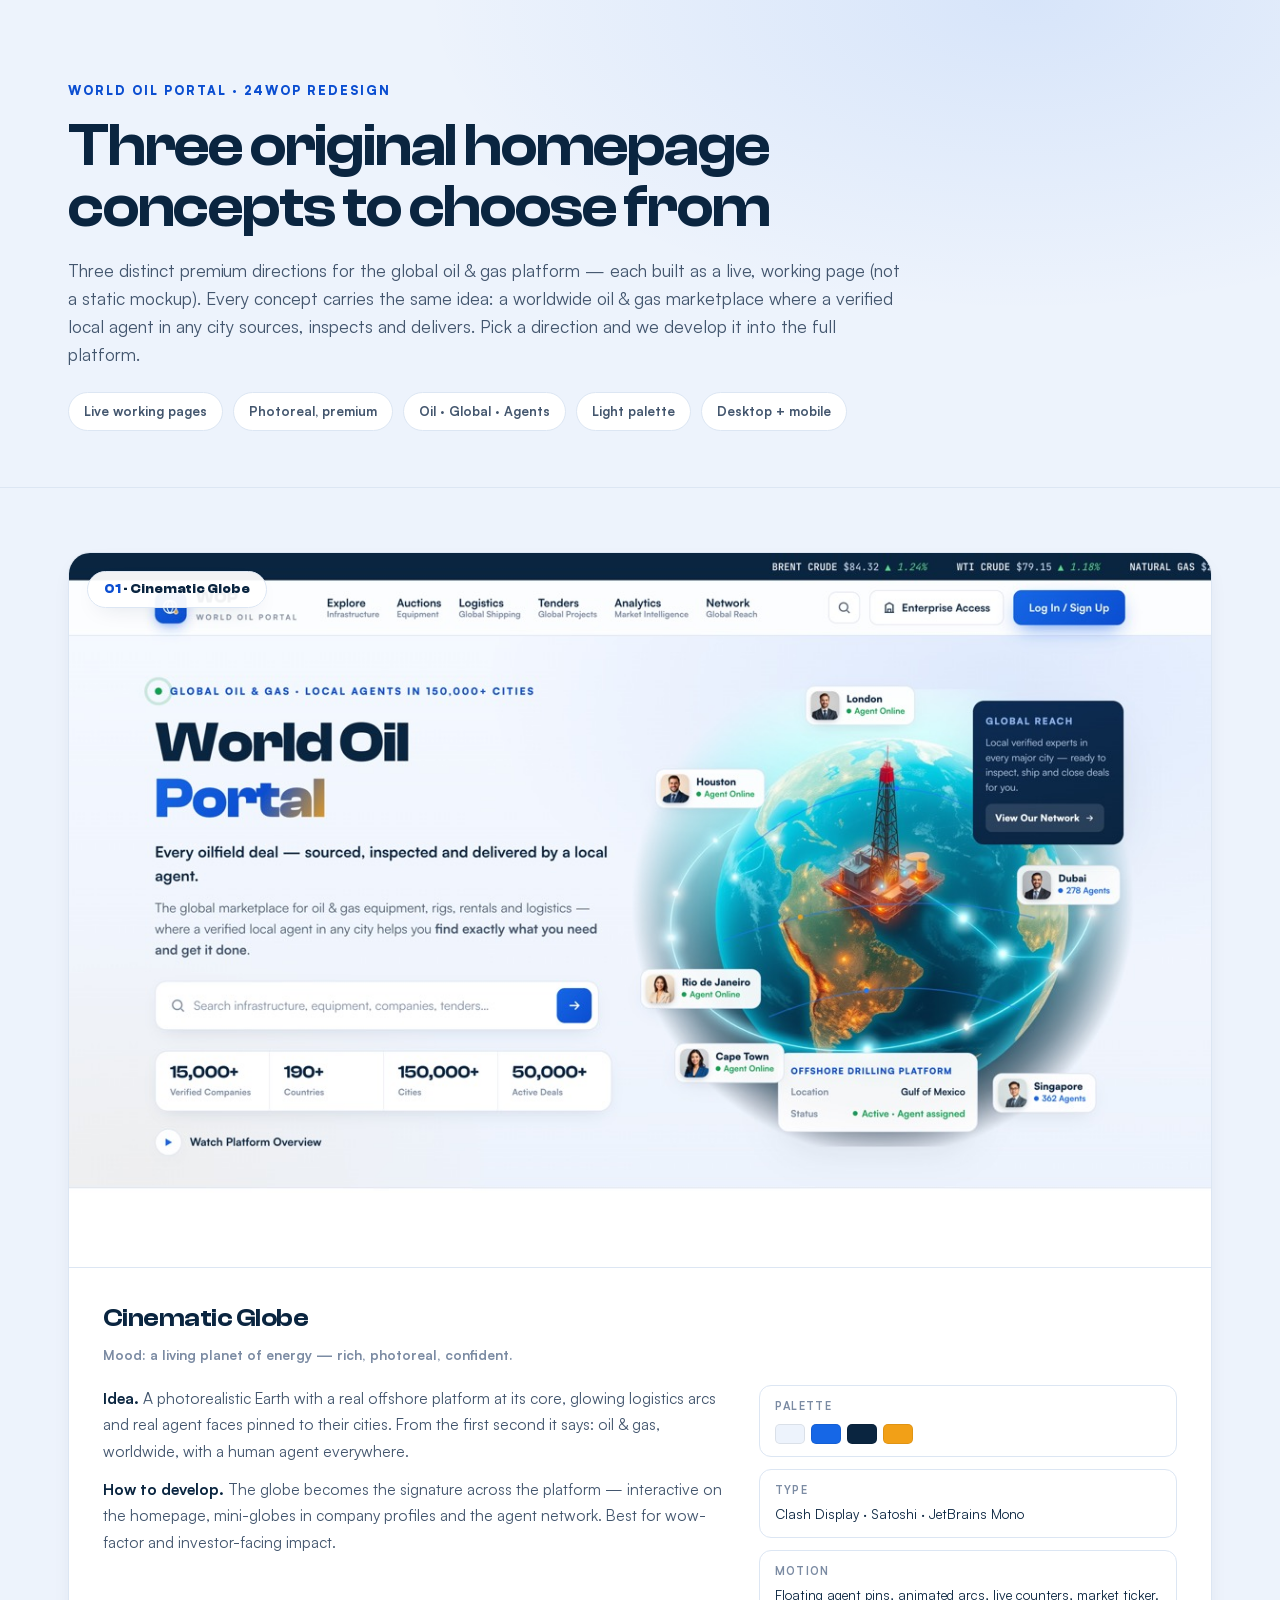
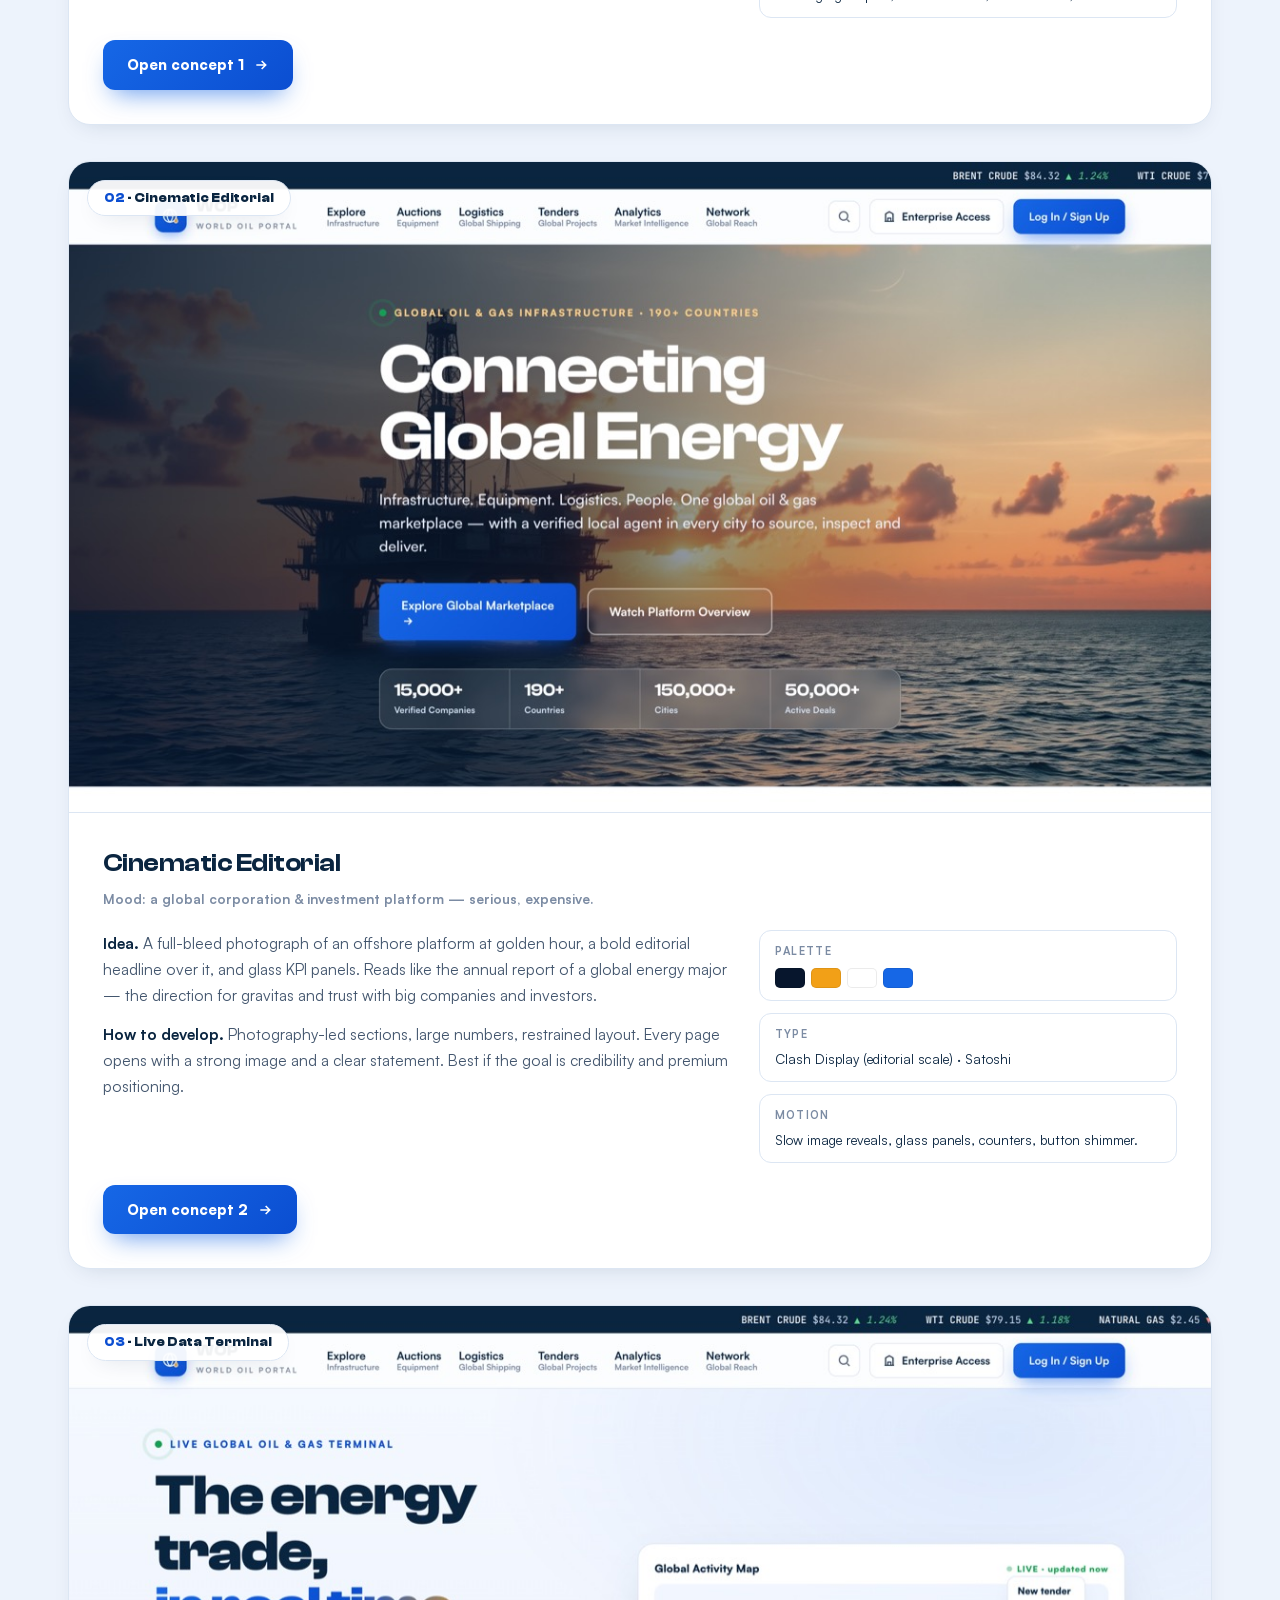
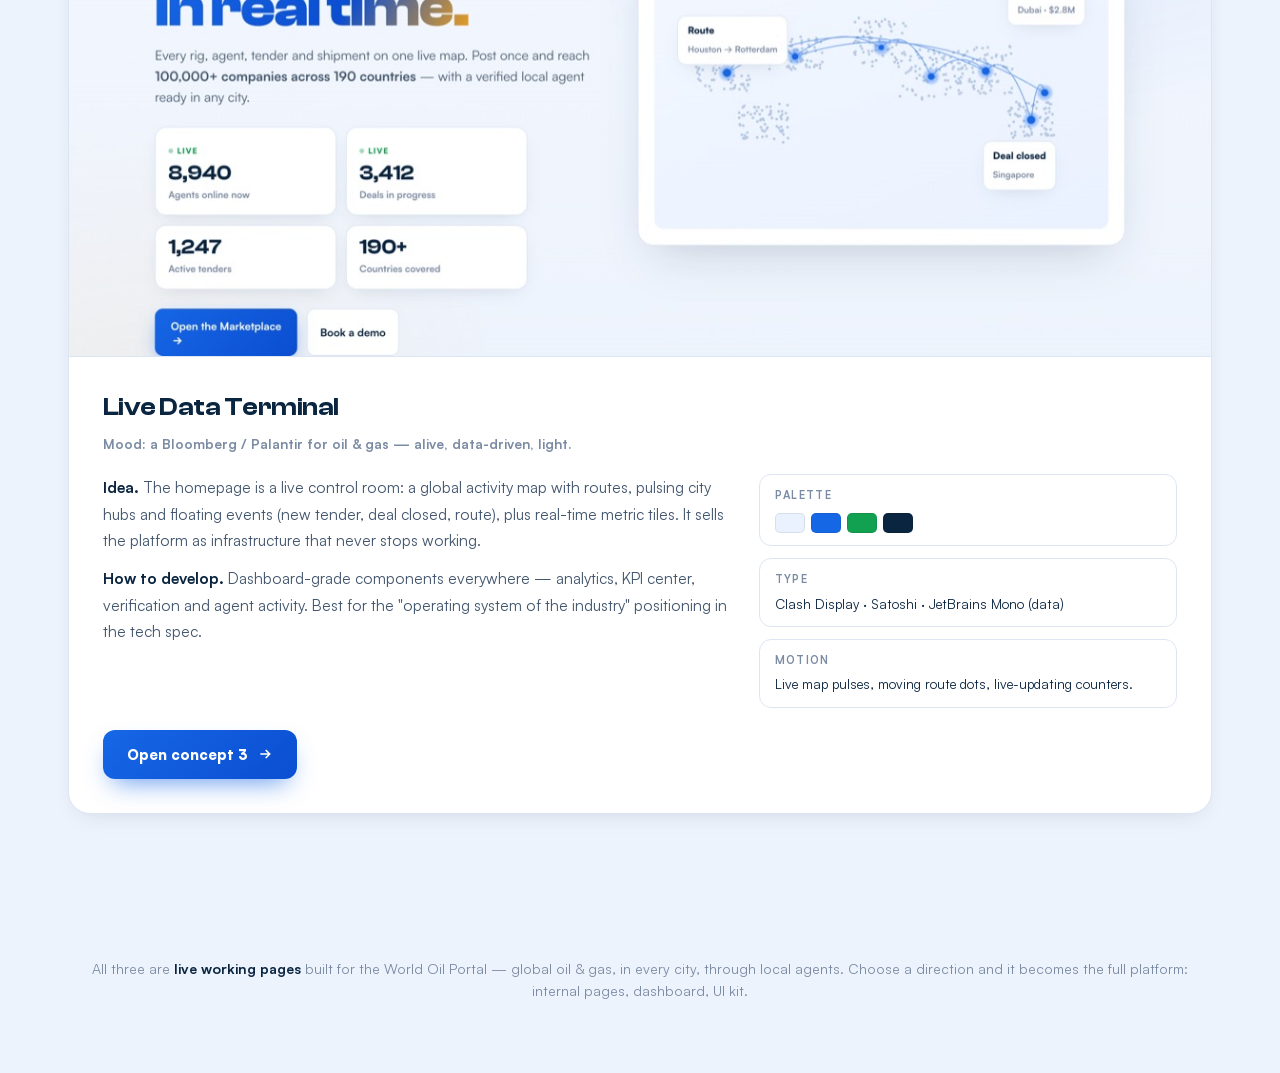
==== commit f2dfddaf: "3 premium concepts: photoreal globe, cinematic editorial, live data terminal + gallery Co-Authored-B" ====
--- a/index.html
+++ b/index.html
@@ -3,939 +3,129 @@
 <head>
 <meta charset="UTF-8">
 <meta name="viewport" content="width=device-width, initial-scale=1">
-<title>World Oil Portal — Global Energy, Logistics & Agent Hub</title>
-<meta name="description" content="World Oil Portal — the international digital ecosystem for the oil & gas industry. Equipment, rental, auctions, logistics, inspection, agents and services across 190+ countries and 150,000+ cities.">
-<link rel="preconnect" href="/">
+<title>World Oil Portal — 3 homepage concepts</title>
+<meta name="description" content="Three original premium homepage concepts for the World Oil Portal (24wop) redesign: cinematic globe, editorial cinematic, and live data terminal.">
 <style>
 @import url('fonts/fonts.css');
 *{margin:0;padding:0;box-sizing:border-box}
-:root{
-  --bg:#EDF3FC; --bg2:#FFFFFF; --panel:#F7FAFF;
-  --ink:#0A2540; --ink2:#43566E; --mut:#7B8BA3;
-  --line:#DCE6F3; --line2:#E9F0FA;
-  --blue:#1667E6; --blue-d:#0B4ED1; --blue-l:#5B93F4;
-  --sky:#E9F2FF; --sky2:#F0F6FF;
-  --amber:#F2A017; --amber-d:#D8890A;
-  --up:#12A150; --down:#E0433B;
-  --nav-h:70px; --tick-h:34px;
-  --radius:16px; --shadow:0 24px 60px -22px rgba(10,37,64,.22); --shadow-s:0 8px 24px -12px rgba(10,37,64,.18);
-  --wrap:1280px;
-}
-html{scroll-behavior:smooth}
-body{background:var(--bg);color:var(--ink);font-family:'Satoshi',system-ui,sans-serif;line-height:1.6;
-  -webkit-font-smoothing:antialiased;overflow-x:hidden}
+:root{--bg:#EDF3FC;--bg2:#fff;--ink:#0A2540;--ink2:#43566E;--mut:#7B8BA3;--line:#DCE6F3;--blue:#1667E6;--blue-d:#0B4ED1;--sky:#E9F2FF;--amber:#F2A017;--shadow:0 24px 60px -22px rgba(10,37,64,.22);--shadow-s:0 8px 24px -12px rgba(10,37,64,.18)}
+body{background:var(--bg);color:var(--ink);font-family:'Satoshi',system-ui,sans-serif;line-height:1.6;-webkit-font-smoothing:antialiased}
+.wrap{max-width:1200px;margin:0 auto;padding:0 28px}
 a{color:inherit;text-decoration:none}
-.wrap{max-width:var(--wrap);margin:0 auto;padding:0 28px}
-h1,h2,h3,.disp{font-family:'Clash Display','Satoshi',sans-serif;letter-spacing:-.02em}
-.mono{font-family:'JetBrains Mono',monospace}
-button{font-family:inherit;cursor:pointer;border:none;background:none}
-svg{display:block}
-::selection{background:var(--blue);color:#fff}
+h1,h2,h3{font-family:'Clash Display',sans-serif;letter-spacing:-.02em}
 
-/* ── market ticker strip ── */
-.ticker{height:var(--tick-h);background:var(--ink);color:#dbe6f7;display:flex;align-items:center;overflow:hidden;
-  font-family:'JetBrains Mono',monospace;font-size:12.5px;position:relative;z-index:60}
-.ticker .track{display:flex;gap:38px;white-space:nowrap;padding-left:100%;animation:tick 34s linear infinite}
-.ticker b{color:#fff;font-weight:500}
-.ticker .u{color:#57d98a}.ticker .d{color:#ff8a7a}
-.ticker .dot{color:#5b93f4}
-@keyframes tick{to{transform:translateX(-100%)}}
+header{padding:80px 0 56px;background:radial-gradient(1000px 520px at 80% 0%,rgba(22,103,230,.10),transparent 60%);border-bottom:1px solid var(--line)}
+.kick{font-size:12.5px;font-weight:800;letter-spacing:.16em;color:var(--blue-d);text-transform:uppercase}
+header h1{font-size:clamp(34px,5vw,60px);font-weight:600;line-height:1.02;margin-top:16px}
+header .lead{margin-top:18px;font-size:17.5px;color:var(--ink2);max-width:70ch;line-height:1.6}
+header .meta{margin-top:24px;display:flex;flex-wrap:wrap;gap:10px}
+header .meta span{font-size:13px;color:var(--ink2);border:1px solid var(--line);background:#fff;border-radius:99px;padding:8px 15px;font-weight:600}
 
-/* ── nav ── */
-.nav{height:var(--nav-h);position:sticky;top:0;z-index:50;background:rgba(255,255,255,.82);
-  backdrop-filter:blur(16px);border-bottom:1px solid var(--line)}
-.nav-in{max-width:var(--wrap);margin:0 auto;padding:0 28px;height:100%;display:flex;align-items:center;gap:30px}
-.brand{display:flex;align-items:center;gap:12px}
-.brand .mark{width:40px;height:40px;border-radius:11px;background:linear-gradient(150deg,#1667E6,#0B4ED1);
-  display:flex;align-items:center;justify-content:center;box-shadow:0 6px 16px -4px rgba(22,103,230,.6)}
-.brand .mark svg{width:24px;height:24px}
-.brand .bt b{font-family:'Clash Display',sans-serif;font-size:20px;font-weight:700;letter-spacing:.02em;display:block;line-height:1}
-.brand .bt span{font-size:9.5px;letter-spacing:.24em;color:var(--mut);font-weight:600;white-space:nowrap}
-.nav-links{display:flex;gap:22px;margin-left:6px}
-.nav-links a{display:flex;flex-direction:column;line-height:1.2;padding:6px 0;position:relative;white-space:nowrap}
-.nav-links a b{font-size:14px;font-weight:700}
-.nav-links a span{font-size:10.5px;color:var(--mut);font-weight:600}
-.nav-links a::after{content:"";position:absolute;left:0;bottom:0;height:2px;width:0;background:var(--blue);transition:width .25s}
-.nav-links a:hover::after{width:100%}
-.nav-right{margin-left:auto;display:flex;align-items:center;gap:12px}
-.icon-btn{width:40px;height:40px;border-radius:10px;border:1px solid var(--line);background:#fff;display:flex;
-  align-items:center;justify-content:center;color:var(--ink2);transition:.2s}
-.icon-btn:hover{border-color:var(--blue);color:var(--blue)}
-.icon-btn svg{width:18px;height:18px;stroke:currentColor;stroke-width:2;fill:none}
-.btn-ghost{display:flex;align-items:center;gap:8px;padding:10px 16px;border:1px solid var(--line);border-radius:10px;
-  background:#fff;font-size:13.5px;font-weight:700;color:var(--ink);transition:.2s}
-.btn-ghost:hover{border-color:var(--blue);color:var(--blue)}
-.btn-ghost svg{width:16px;height:16px;stroke:currentColor;stroke-width:2;fill:none}
-.btn-primary{padding:11px 20px;border-radius:10px;background:linear-gradient(135deg,#1667E6,#0B4ED1);color:#fff;
-  font-size:13.5px;font-weight:700;box-shadow:0 10px 24px -8px rgba(22,103,230,.7);transition:transform .2s,box-shadow .2s;white-space:nowrap}
-.btn-ghost{white-space:nowrap}
-.btn-primary:hover{transform:translateY(-1px);box-shadow:0 16px 30px -8px rgba(22,103,230,.8)}
-.btn-primary{position:relative;overflow:hidden}
-.btn-primary::after{content:"";position:absolute;top:0;left:-70%;width:45%;height:100%;pointer-events:none;
-  background:linear-gradient(105deg,transparent,rgba(255,255,255,.4),transparent);transform:skewX(-20deg);animation:sheen 5s ease-in-out infinite}
-@keyframes sheen{0%,58%{left:-70%}78%,100%{left:140%}}
-.nav-burger{display:none}
+.concepts{padding:64px 0}
+.concept{background:var(--bg2);border:1px solid var(--line);border-radius:22px;overflow:hidden;box-shadow:var(--shadow-s);margin-bottom:36px}
+.concept .shot{display:block;position:relative;overflow:hidden;border-bottom:1px solid var(--line)}
+.concept .shot img{width:100%;display:block;transition:transform .5s}
+.concept .shot:hover img{transform:scale(1.02)}
+.concept .badge{position:absolute;top:18px;left:18px;background:rgba(255,255,255,.94);border:1px solid var(--line);border-radius:99px;padding:7px 16px;font-family:'Clash Display',sans-serif;font-weight:700;font-size:13px;box-shadow:var(--shadow-s)}
+.concept .badge b{color:var(--blue-d)}
+.concept .body{padding:30px 34px 34px}
+.concept .body h2{font-size:26px;font-weight:600}
+.concept .mood{font-size:13.5px;color:var(--mut);font-weight:600;margin-top:4px}
+.concept .grid{display:grid;grid-template-columns:1.5fr 1fr;gap:28px;margin-top:20px}
+.concept .desc p{font-size:15.5px;color:var(--ink2);line-height:1.7}
+.concept .desc p+p{margin-top:12px}
+.concept .desc b{color:var(--ink)}
+.spec{display:flex;flex-direction:column;gap:12px}
+.spec .row{border:1px solid var(--line);border-radius:12px;padding:12px 15px}
+.spec .row .t{font-size:11px;letter-spacing:.12em;color:var(--mut);font-weight:700;text-transform:uppercase}
+.spec .row .v{font-size:13.5px;color:var(--ink);margin-top:5px;line-height:1.5}
+.sw{display:flex;gap:6px;margin-top:8px}
+.sw i{width:30px;height:20px;border-radius:5px;border:1px solid rgba(0,0,0,.08);display:block}
+.open{margin-top:22px;display:inline-flex;align-items:center;gap:9px;background:linear-gradient(135deg,#1667E6,#0B4ED1);color:#fff;font-weight:800;font-size:14.5px;padding:13px 24px;border-radius:12px;box-shadow:0 12px 26px -10px rgba(22,103,230,.7);transition:transform .2s}
+.open:hover{transform:translateY(-2px)}
+.open svg{width:16px;height:16px;stroke:#fff;stroke-width:2.4;fill:none}
 
-/* ── hero ── */
-.hero{position:relative;padding:56px 0 40px;background:
-  radial-gradient(1100px 620px at 82% 8%,rgba(22,103,230,.10),transparent 60%),
-  radial-gradient(760px 520px at 6% 96%,rgba(242,160,23,.06),transparent 60%),
-  linear-gradient(180deg,#F4F8FF,#EDF3FC)}
-.hero-grid{display:grid;grid-template-columns:1fr 1.06fr;gap:36px;align-items:center}
-.eyebrow{display:inline-flex;align-items:center;gap:10px;font-size:12.5px;font-weight:800;letter-spacing:.18em;
-  color:var(--blue-d);text-transform:uppercase;margin-bottom:20px}
-.eyebrow .pulse{width:9px;height:9px;border-radius:50%;background:var(--up);position:relative}
-.eyebrow .pulse::after{content:"";position:absolute;inset:-5px;border-radius:50%;border:2px solid var(--up);
-  opacity:.5;animation:ring 2s ease-out infinite}
-@keyframes ring{to{transform:scale(2.4);opacity:0}}
-.hero h1{font-size:clamp(40px,5.4vw,72px);font-weight:700;line-height:.98}
-.hero h1 .g{background:linear-gradient(120deg,#1667E6,#0B4ED1 60%,#F2A017);-webkit-background-clip:text;
-  background-clip:text;color:transparent}
-.hero .tag{margin-top:16px;font-size:19px;font-weight:700;color:var(--ink)}
-.hero .sub{margin-top:12px;font-size:16.5px;color:var(--ink2);max-width:52ch}
-.search{margin-top:26px;display:flex;align-items:center;gap:10px;background:#fff;border:1px solid var(--line);
-  border-radius:14px;padding:8px 8px 8px 18px;box-shadow:var(--shadow-s);max-width:560px}
-.search svg{width:20px;height:20px;stroke:var(--mut);stroke-width:2;fill:none;flex:none}
-.search input{border:none;outline:none;flex:1;font-size:15.5px;font-family:inherit;color:var(--ink);background:none}
-.search input::placeholder{color:var(--mut)}
-.search .go{width:44px;height:44px;border-radius:10px;background:linear-gradient(135deg,#1667E6,#0B4ED1);
-  display:flex;align-items:center;justify-content:center;flex:none}
-.search .go svg{stroke:#fff}
-.statbar{margin-top:26px;display:flex;background:#fff;border:1px solid var(--line);border-radius:16px;
-  box-shadow:var(--shadow-s);overflow:hidden;max-width:600px}
-.statbar .s{flex:1;padding:15px 18px}
-.statbar .s+.s{border-left:1px solid var(--line2)}
-.statbar b{font-family:'Clash Display',sans-serif;font-size:22px;font-weight:600;display:block;line-height:1;
-  letter-spacing:-.01em}
-.statbar span{font-size:11px;color:var(--mut);font-weight:600;margin-top:5px;display:block;letter-spacing:.01em}
-.hero .watch{margin-top:22px;display:inline-flex;align-items:center;gap:10px;font-size:14px;font-weight:700;color:var(--ink)}
-.hero .watch .pl{width:34px;height:34px;border-radius:50%;background:#fff;border:1px solid var(--line);
-  display:flex;align-items:center;justify-content:center;box-shadow:var(--shadow-s)}
-.hero .watch .pl svg{width:14px;height:14px;fill:var(--blue)}
-
-/* ── globe visual ── */
-.visual{position:relative;height:600px}
-#globe{position:absolute;inset:0;width:100%;height:100%}
-.hub{position:absolute;left:50%;top:50%;transform:translate(-50%,-50%);width:120px;height:120px;pointer-events:none}
-.hub .ring{position:absolute;inset:0;border-radius:50%;border:1.5px solid rgba(22,103,230,.35);animation:hpulse 3.4s ease-out infinite}
-.hub .ring:nth-child(2){animation-delay:1.1s}.hub .ring:nth-child(3){animation-delay:2.2s}
-@keyframes hpulse{0%{transform:scale(.5);opacity:.9}100%{transform:scale(2.2);opacity:0}}
-.hub .core{position:absolute;left:50%;top:50%;transform:translate(-50%,-50%);width:60px;height:60px;border-radius:50%;
-  background:radial-gradient(circle at 40% 35%,#fff,#cfe0fa);border:1px solid #fff;
-  box-shadow:0 10px 30px -6px rgba(22,103,230,.6),0 0 0 6px rgba(22,103,230,.10);
-  display:flex;align-items:center;justify-content:center}
-.hub .core svg{width:30px;height:30px}
-.pin{position:absolute;display:flex;align-items:center;gap:9px;background:rgba(255,255,255,.94);border:1px solid var(--line);
-  border-radius:12px;padding:6px 12px 6px 6px;box-shadow:var(--shadow-s);animation:float 6s ease-in-out infinite;backdrop-filter:blur(6px)}
-.pin .av{width:30px;height:30px;border-radius:8px;flex:none;display:flex;align-items:center;justify-content:center;
-  color:#fff;font-weight:800;font-size:12px;font-family:'Clash Display',sans-serif}
-.pin b{font-size:12.5px;font-weight:800;display:block;line-height:1.1;color:var(--ink)}
-.pin span{font-size:10.5px;color:var(--up);font-weight:700;display:flex;align-items:center;gap:4px}
-.pin span i{width:6px;height:6px;border-radius:50%;background:var(--up);display:block}
-.pin.alt span{color:var(--blue)}.pin.alt span i{background:var(--blue)}
-@keyframes float{0%,100%{transform:translateY(0)}50%{transform:translateY(-8px)}}
-.reach{position:absolute;right:2px;top:26px;width:190px;background:linear-gradient(160deg,#0d2c54,#0a2540);color:#eaf2ff;
-  border-radius:14px;padding:16px;box-shadow:var(--shadow)}
-.reach .rt{font-size:12px;font-weight:800;letter-spacing:.12em;color:#8fb6f2}
-.reach p{font-size:12.5px;color:#c7d8f0;margin-top:8px;line-height:1.5}
-.reach a{margin-top:12px;display:inline-flex;align-items:center;gap:6px;font-size:12px;font-weight:800;color:#fff;
-  background:rgba(255,255,255,.12);padding:8px 12px;border-radius:8px}
-.reach a svg{width:13px;height:13px;stroke:#fff;stroke-width:2;fill:none}
-
-/* ── section shell ── */
-section{position:relative}
-.sec{padding:76px 0}
-.sec-head{max-width:720px;margin-bottom:38px}
-.sec-head.center{margin:0 auto 44px;text-align:center}
-.kick{font-size:12.5px;font-weight:800;letter-spacing:.16em;color:var(--blue-d);text-transform:uppercase}
-.sec-head h2{font-size:clamp(28px,3.6vw,44px);font-weight:700;margin-top:12px;line-height:1.05}
-.sec-head p{margin-top:14px;font-size:16.5px;color:var(--ink2)}
-
-/* ── ecosystem chain ── */
-.eco{background:var(--bg2);border-top:1px solid var(--line);border-bottom:1px solid var(--line)}
-.eco-head{display:grid;grid-template-columns:1.15fr 1fr;gap:32px;align-items:end;margin-bottom:32px}
-.eco-head h2{font-family:'Clash Display',sans-serif;font-size:clamp(28px,3.6vw,44px);font-weight:600;margin-top:12px;line-height:1.04}
-.eco-head p{font-size:15.5px;color:var(--ink2);line-height:1.6}
-.bento-feat{display:grid;grid-template-columns:1fr 1fr;gap:16px;margin-bottom:16px}
-.bcard{border-radius:20px;padding:26px;position:relative;overflow:hidden;display:flex;flex-direction:column;
-  min-height:186px;border:1px solid var(--line);transition:transform .25s,box-shadow .25s,border-color .25s;cursor:pointer}
-.bcard .bi{width:54px;height:54px;border-radius:15px;display:flex;align-items:center;justify-content:center;
-  background:linear-gradient(150deg,#eaf2ff,#dbeafe);margin-bottom:auto}
-.bcard .bi svg{width:27px;height:27px;stroke:var(--blue-d);stroke-width:1.8;fill:none}
-.bcard h3{font-family:'Clash Display',sans-serif;font-size:23px;font-weight:600;margin-top:18px;letter-spacing:-.01em}
-.bcard p{font-size:13.5px;margin-top:7px;color:var(--ink2);line-height:1.5;max-width:38ch}
-.bcard .go{margin-top:15px;display:inline-flex;align-items:center;gap:8px;font-size:13.5px;font-weight:700;color:var(--blue-d)}
-.bcard .go svg{width:15px;height:15px;stroke-width:2.4;fill:none;stroke:currentColor;transition:transform .2s}
-.bcard:hover .go svg{transform:translateX(5px)}
-.bcard.light{background:var(--panel)}
-.bcard.light:hover{border-color:var(--blue);transform:translateY(-4px);box-shadow:var(--shadow)}
-.bcard.blue{background:linear-gradient(140deg,#1a73ff,#0B4ED1);color:#fff;border:none;
-  box-shadow:0 24px 50px -22px rgba(22,103,230,.75)}
-.bcard.blue::after{content:"";position:absolute;right:-40px;top:-40px;width:180px;height:180px;border-radius:50%;
-  background:radial-gradient(circle,rgba(255,255,255,.18),transparent 70%)}
-.bcard.blue .bi{background:rgba(255,255,255,.16);border:1px solid rgba(255,255,255,.3)}
-.bcard.blue .bi svg{stroke:#fff}
-.bcard.blue p{color:#dbe8ff}
-.bcard.blue .go{color:#fff}
-.bcard.blue:hover{transform:translateY(-4px);box-shadow:0 30px 60px -22px rgba(22,103,230,.85)}
-.bavs{display:flex;margin-top:16px;align-items:center;gap:10px}
-.bavs .row{display:flex}
-.bavs .row span{width:34px;height:34px;border-radius:50%;border:2.5px solid #fff;margin-left:-10px;display:flex;
-  align-items:center;justify-content:center;color:#fff;font-size:11px;font-weight:700;font-family:'Clash Display',sans-serif;
-  box-shadow:0 4px 10px -3px rgba(10,37,64,.3)}
-.bavs .row span:first-child{margin-left:0}
-.bavs .more{font-size:12.5px;color:var(--mut);font-weight:700}
-.bento-small{display:grid;grid-template-columns:repeat(5,1fr);gap:14px}
-.scard{background:var(--panel);border:1px solid var(--line);border-radius:15px;padding:18px 16px;transition:transform .22s,box-shadow .22s,border-color .22s;position:relative;overflow:hidden;cursor:pointer}
-.scard::after{content:"";position:absolute;left:0;right:0;bottom:0;height:3px;transform:scaleX(0);transform-origin:left;
-  background:linear-gradient(90deg,#1667E6,#F2A017);transition:transform .3s}
-.scard:hover{border-color:var(--blue);transform:translateY(-4px);box-shadow:var(--shadow-s);background:#fff}
-.scard:hover::after{transform:scaleX(1)}
-.scard .si{width:42px;height:42px;border-radius:12px;background:linear-gradient(150deg,#eaf2ff,#dbeafe);
-  display:flex;align-items:center;justify-content:center;margin-bottom:13px;transition:.22s}
-.scard:hover .si{background:linear-gradient(150deg,#1667E6,#0B4ED1)}
-.scard .si svg{width:21px;height:21px;stroke:var(--blue-d);stroke-width:1.8;fill:none;transition:.22s}
-.scard:hover .si svg{stroke:#fff}
-.scard b{font-size:14px;font-weight:700;display:block}
-.scard span{font-size:11px;color:var(--mut);font-weight:600}
-@media(max-width:1080px){.eco-head{grid-template-columns:1fr;gap:14px;align-items:start}.bento-small{grid-template-columns:repeat(3,1fr)}}
-@media(max-width:640px){.bento-feat{grid-template-columns:1fr}.bento-small{grid-template-columns:repeat(2,1fr)}}
-
-/* ── feature cards ── */
-.feat-grid{display:grid;grid-template-columns:repeat(3,1fr);gap:18px}
-.feat{position:relative;border-radius:var(--radius);overflow:hidden;min-height:270px;display:flex;flex-direction:column;
-  justify-content:flex-end;padding:22px;color:#fff;box-shadow:var(--shadow-s);isolation:isolate}
-.feat img{position:absolute;inset:0;width:100%;height:100%;object-fit:cover;z-index:-2;transition:transform .6s}
-.feat::after{content:"";position:absolute;inset:0;z-index:-1;
-  background:linear-gradient(180deg,rgba(10,37,64,0) 30%,rgba(10,37,64,.55) 62%,rgba(8,30,54,.9))}
-.feat:hover img{transform:scale(1.06)}
-.feat .fi{width:44px;height:44px;border-radius:11px;background:rgba(255,255,255,.16);backdrop-filter:blur(6px);
-  display:flex;align-items:center;justify-content:center;margin-bottom:auto;border:1px solid rgba(255,255,255,.25)}
-.feat .fi svg{width:23px;height:23px;stroke:#fff;stroke-width:2;fill:none}
-.feat h3{font-size:20px;font-weight:700;margin-top:14px}
-.feat p{font-size:13.5px;color:#d7e5f7;margin-top:6px;line-height:1.5}
-.feat .lnk{margin-top:14px;display:inline-flex;align-items:center;gap:8px;font-size:13.5px;font-weight:800}
-.feat .lnk svg{width:15px;height:15px;stroke:#fff;stroke-width:2.4;fill:none;transition:transform .2s}
-.feat:hover .lnk svg{transform:translateX(4px)}
-
-/* ── rig info card ── */
-.rigcard{position:absolute;left:49%;bottom:5%;transform:translateX(-50%);width:252px;background:rgba(255,255,255,.95);
-  border:1px solid var(--line);border-radius:13px;padding:13px 15px;box-shadow:var(--shadow);backdrop-filter:blur(6px)}
-.rigcard .rc-t{font-size:11px;font-weight:800;letter-spacing:.09em;color:var(--blue-d)}
-.rigcard .rc-r{display:flex;justify-content:space-between;font-size:12px;margin-top:8px;color:var(--mut);font-weight:600}
-.rigcard .rc-r b{color:var(--ink);font-weight:700}
-.rigcard .rc-r b.on{color:var(--up);display:flex;align-items:center;gap:5px}
-.rigcard .rc-r b.on i{width:6px;height:6px;border-radius:50%;background:var(--up);display:block}
-
-/* ── agent network ── */
-.agents-sec{background:var(--bg2);border-top:1px solid var(--line)}
-.agent-grid{display:grid;grid-template-columns:repeat(4,1fr);gap:16px}
-.agent{background:var(--panel);border:1px solid var(--line);border-radius:16px;padding:18px;transition:.2s;display:flex;flex-direction:column}
-.agent:hover{transform:translateY(-3px);box-shadow:var(--shadow-s);border-color:var(--blue);background:#fff}
-.agent .atop{display:flex;gap:12px;align-items:center}
-.agent .aav{width:50px;height:50px;border-radius:13px;flex:none;display:flex;align-items:center;justify-content:center;
-  color:#fff;font-weight:800;font-family:'Clash Display',sans-serif;font-size:16px;position:relative}
-.agent .aav .on{position:absolute;right:-3px;bottom:-3px;width:14px;height:14px;border-radius:50%;background:var(--up);border:2.5px solid var(--panel)}
-.agent:hover .aav .on{border-color:#fff}
-.agent .anm b{font-size:15px;font-weight:800;display:block;line-height:1.2}
-.agent .anm .ac{font-size:12px;color:var(--mut);font-weight:600;display:flex;align-items:center;gap:5px;margin-top:2px}
-.agent .aspec{margin-top:14px;font-size:11.5px;font-weight:700;color:var(--blue-d);background:var(--sky);
-  border:1px solid #d5e6ff;padding:6px 11px;border-radius:99px;align-self:flex-start}
-.agent .ameta{margin-top:14px;display:flex;flex-direction:column;gap:8px;font-size:12.5px;color:var(--ink2);font-weight:600;flex:1}
-.agent .ameta .row{display:flex;justify-content:space-between;align-items:center}
-.agent .ameta .row b{color:var(--ink);font-weight:700}
-.agent .stars{color:var(--amber);font-size:12px;letter-spacing:1.5px}
-.agent .afoot{margin-top:16px;padding-top:14px;border-top:1px solid var(--line);display:flex;align-items:center;justify-content:space-between}
-.agent .price{font-size:11.5px;color:var(--mut);font-weight:600}
-.agent .price b{font-family:'Clash Display',sans-serif;font-size:16px;color:var(--ink);font-weight:700;display:block}
-.agent .hire{font-size:12.5px;font-weight:800;color:#fff;background:linear-gradient(135deg,#1667E6,#0B4ED1);padding:10px 15px;border-radius:10px;transition:transform .2s}
-.agent .hire:hover{transform:translateY(-1px)}
-@media(max-width:1080px){.agent-grid{grid-template-columns:repeat(2,1fr)}}
-@media(max-width:640px){.agent-grid{grid-template-columns:1fr}}
-
-/* ── intelligence row ── */
-.intel{background:var(--bg2);border-top:1px solid var(--line)}
-.intel-grid{display:grid;grid-template-columns:1.5fr 1fr 1fr;gap:18px}
-.card{background:var(--panel);border:1px solid var(--line);border-radius:var(--radius);padding:20px}
-.card .ch{display:flex;align-items:center;justify-content:space-between;margin-bottom:16px}
-.card .ch b{font-size:15px;font-weight:800}
-.card .ch a{font-size:12.5px;font-weight:700;color:var(--blue);display:flex;align-items:center;gap:5px}
-.card .ch a svg{width:13px;height:13px;stroke:var(--blue);stroke-width:2;fill:none}
-.mkt{display:grid;grid-template-columns:1fr 1fr;gap:12px}
-.mkt .m{border:1px solid var(--line);border-radius:12px;padding:13px 14px;background:#fff}
-.mkt .m .lbl{font-size:11px;color:var(--mut);font-weight:700;letter-spacing:.04em;text-transform:uppercase}
-.mkt .m .val{display:flex;align-items:baseline;gap:8px;margin:6px 0 8px}
-.mkt .m .val b{font-family:'JetBrains Mono',monospace;font-size:21px;font-weight:700}
-.mkt .m .val .chg{font-size:11.5px;font-weight:800}
-.mkt .m .chg.up{color:var(--up)}.mkt .m .chg.down{color:var(--down)}
-.mkt .m svg{width:100%;height:34px}
-.tender{display:flex;gap:12px;padding:12px 0;border-bottom:1px solid var(--line)}
-.tender:last-child{border-bottom:none;padding-bottom:0}
-.tender .tim{width:46px;height:46px;border-radius:11px;background:var(--sky);flex:none;display:flex;
-  align-items:center;justify-content:center}
-.tender .tim svg{width:22px;height:22px;stroke:var(--blue-d);stroke-width:1.8;fill:none}
-.tender .tb b{font-size:14px;font-weight:800;display:block}
-.tender .tb .loc{font-size:12px;color:var(--mut);font-weight:600;display:block}
-.tender .tb .cd{font-family:'JetBrains Mono',monospace;font-size:12.5px;color:var(--blue-d);font-weight:700;margin-top:3px}
-.tender .new{margin-left:auto;align-self:flex-start;font-size:10px;font-weight:800;color:var(--up);background:#e6f6ec;
-  padding:3px 8px;border-radius:99px}
-.equip{display:flex;flex-direction:column;gap:12px}
-.equip .ei{border-radius:12px;overflow:hidden;height:120px;background:#eef3fb;display:flex;align-items:center;justify-content:center}
-.equip .ei img{width:100%;height:100%;object-fit:cover}
-.equip b{font-size:15px;font-weight:800}
-.equip .spec{font-size:12px;color:var(--mut);font-weight:600}
-.equip .price{font-family:'JetBrains Mono',monospace;font-size:19px;font-weight:700;color:var(--ink);margin-top:2px}
-.equip .loc{font-size:12px;color:var(--mut);font-weight:600}
-
-/* ── global network band ── */
-.netband{background:linear-gradient(160deg,#E7F0FF,#F4F8FF 72%);color:var(--ink);overflow:hidden;position:relative;
-  border-top:1px solid var(--line);border-bottom:1px solid var(--line)}
-.netband::before{content:"";position:absolute;inset:0;opacity:.7;
-  background:radial-gradient(700px 380px at 80% 20%,rgba(22,103,230,.10),transparent 60%),
-  radial-gradient(560px 320px at 12% 90%,rgba(242,160,23,.06),transparent 60%)}
-.netband .wrap{position:relative}
-.net-grid{display:grid;grid-template-columns:1fr 1.15fr;gap:44px;align-items:center}
-.netband .kick{color:var(--blue-d)}
-.netband h2{font-size:clamp(28px,3.6vw,44px);font-weight:700;margin-top:12px;line-height:1.05;color:var(--ink)}
-.netband p.lead{margin-top:16px;font-size:16.5px;color:var(--ink2);max-width:48ch}
-.livemetrics{margin-top:26px;display:grid;grid-template-columns:1fr 1fr;gap:12px;max-width:440px}
-.lm{background:#fff;border:1px solid var(--line);border-radius:12px;padding:14px 16px;box-shadow:var(--shadow-s)}
-.lm b{font-family:'Clash Display',sans-serif;font-size:26px;font-weight:700;display:block;line-height:1;color:var(--ink)}
-.lm span{font-size:12px;color:var(--mut);font-weight:600}
-.lm .live{font-size:10px;color:var(--up);font-weight:800;letter-spacing:.1em;display:inline-flex;align-items:center;gap:5px;margin-bottom:8px}
-.lm .live i{width:6px;height:6px;border-radius:50%;background:var(--up);display:block;animation:blink 1.6s infinite}
-@keyframes blink{50%{opacity:.25}}
-.mapbox{position:relative;background:#fff;border:1px solid var(--line);border-radius:18px;
-  padding:22px;min-height:340px;box-shadow:var(--shadow-s)}
-.mapbox svg{width:100%;height:auto}
-.region{margin-top:14px;display:flex;flex-direction:column;gap:9px}
-.region .r{display:grid;grid-template-columns:96px 1fr 40px;align-items:center;gap:10px;font-size:12.5px;color:var(--ink2);font-weight:600}
-.region .bar{height:7px;border-radius:99px;background:rgba(10,37,64,.09);overflow:hidden}
-.region .bar i{display:block;height:100%;border-radius:99px;background:linear-gradient(90deg,#5b93f4,#1667E6);width:0;transition:width 1.2s ease}
-.region .pct{font-family:'JetBrains Mono',monospace;color:var(--ink);font-weight:700;text-align:right}
-
-/* ── subscriptions ── */
-.plans{display:grid;grid-template-columns:repeat(4,1fr);gap:16px}
-.plan{background:var(--panel);border:1px solid var(--line);border-radius:var(--radius);padding:24px 22px;position:relative;
-  display:flex;flex-direction:column}
-.plan.vip{background:linear-gradient(165deg,#0d2c54,#0a2540);color:#eaf2ff;border-color:#0a2540;box-shadow:var(--shadow)}
-.plan.vip .pname{color:#fff}.plan.vip .pdesc{color:#a9c4ea}.plan.vip li{color:#d7e5f7}
-.plan .badge{position:absolute;top:-11px;left:22px;font-size:10px;font-weight:800;letter-spacing:.1em;color:#0a2540;
-  background:linear-gradient(90deg,#F2A017,#ffd67a);padding:5px 12px;border-radius:99px}
-.plan .vipbadge{position:absolute;top:-11px;left:22px;font-size:10px;font-weight:800;letter-spacing:.1em;color:#0a2540;
-  background:linear-gradient(90deg,#F2A017,#ffd67a);padding:5px 12px;border-radius:99px}
-.pname{font-family:'Clash Display',sans-serif;font-size:20px;font-weight:700}
-.pdesc{font-size:12.5px;color:var(--mut);font-weight:600;margin-top:4px}
-.price-row{margin:16px 0;display:flex;align-items:baseline;gap:4px}
-.price-row .amt{font-family:'Clash Display',sans-serif;font-size:34px;font-weight:700}
-.price-row .per{font-size:12.5px;color:var(--mut);font-weight:700}
-.plan.vip .per{color:#a9c4ea}
-.plan ul{list-style:none;display:flex;flex-direction:column;gap:9px;margin-bottom:20px;flex:1}
-.plan li{font-size:13px;color:var(--ink2);font-weight:600;display:flex;gap:9px;align-items:flex-start}
-.plan li svg{width:16px;height:16px;flex:none;margin-top:1px;stroke:var(--blue);stroke-width:2.4;fill:none}
-.plan.vip li svg{stroke:var(--amber)}
-.plan .pbtn{padding:12px;border-radius:11px;text-align:center;font-weight:800;font-size:13.5px;border:1px solid var(--line);
-  background:#fff;color:var(--ink);transition:.2s}
-.plan .pbtn:hover{border-color:var(--blue);color:var(--blue)}
-.plan.pop .pbtn,.plan.vip .pbtn{background:linear-gradient(135deg,#1667E6,#0B4ED1);color:#fff;border:none}
-.plan.vip .pbtn{background:linear-gradient(135deg,#F2A017,#D8890A);color:#0a2540}
-
-/* ── trust ── */
-.trust{background:var(--bg2);border-top:1px solid var(--line)}
-.trust-grid{display:grid;grid-template-columns:repeat(3,1fr);gap:18px;margin-bottom:44px}
-.tcard{display:flex;gap:14px;align-items:flex-start;background:var(--panel);border:1px solid var(--line);border-radius:14px;padding:20px}
-.tcard .ti{width:44px;height:44px;border-radius:12px;background:var(--sky);flex:none;display:flex;align-items:center;justify-content:center}
-.tcard .ti svg{width:22px;height:22px;stroke:var(--blue-d);stroke-width:1.9;fill:none}
-.tcard b{font-size:15px;font-weight:800;display:block}
-.tcard p{font-size:13px;color:var(--ink2);margin-top:4px;line-height:1.5}
-.logos-lbl{text-align:center;font-size:12px;font-weight:800;letter-spacing:.16em;color:var(--mut);text-transform:uppercase;margin-bottom:22px}
-.logos{display:flex;flex-wrap:wrap;justify-content:center;align-items:center;gap:14px 42px}
-.logos span{font-family:'Clash Display',sans-serif;font-size:22px;font-weight:700;color:#9db0c8;letter-spacing:.02em;
-  filter:grayscale(1);transition:.2s}
-.logos span:hover{color:var(--ink);filter:none}
-
-/* ── cta ── */
-.cta{padding:0 0 76px}
-.cta-in{background:linear-gradient(135deg,#1667E6,#0B4ED1 60%,#0a2f7a);border-radius:26px;padding:56px;color:#fff;
-  position:relative;overflow:hidden;text-align:center}
-.cta-in::before{content:"";position:absolute;inset:0;opacity:.5;
-  background:radial-gradient(500px 300px at 85% 20%,rgba(242,160,23,.3),transparent 60%),
-  radial-gradient(460px 280px at 10% 90%,rgba(255,255,255,.18),transparent 60%)}
-.cta-in>*{position:relative}
-.cta-in h2{font-size:clamp(28px,3.6vw,42px);font-weight:700;line-height:1.05}
-.cta-in p{margin-top:14px;font-size:17px;color:#dbe8ff;max-width:56ch;margin-left:auto;margin-right:auto}
-.cta-btns{margin-top:28px;display:flex;gap:14px;justify-content:center;flex-wrap:wrap}
-.cta-btns .b1{background:#fff;color:var(--blue-d);padding:15px 30px;border-radius:12px;font-weight:800;font-size:15px;
-  display:inline-flex;align-items:center;gap:9px;transition:transform .2s}
-.cta-btns .b1:hover{transform:translateY(-2px)}
-.cta-btns .b1 svg{width:17px;height:17px;stroke:var(--blue-d);stroke-width:2.4;fill:none}
-.cta-btns .b2{border:1.5px solid rgba(255,255,255,.6);color:#fff;padding:15px 28px;border-radius:12px;font-weight:800;font-size:15px}
-
-/* ── footer ── */
-footer{background:var(--ink);color:#b7c8de;padding:56px 0 30px}
-.foot-grid{display:grid;grid-template-columns:1.6fr 1fr 1fr 1fr;gap:36px;padding-bottom:34px;border-bottom:1px solid rgba(255,255,255,.1)}
-footer .brand .bt b{color:#fff}
-footer .fdesc{font-size:13.5px;color:#8ea3bf;margin-top:16px;max-width:34ch;line-height:1.6}
-.fcol h4{font-size:12px;font-weight:800;letter-spacing:.12em;color:#fff;text-transform:uppercase;margin-bottom:14px}
-.fcol a{display:block;font-size:13.5px;color:#a9bdd6;padding:5px 0;transition:.2s}
-.fcol a:hover{color:#fff}
-.foot-bot{display:flex;justify-content:space-between;align-items:center;padding-top:22px;font-size:12.5px;color:#7f95b2;flex-wrap:wrap;gap:12px}
-.foot-bot .langs{display:flex;gap:16px}
-.foot-bot .langs a:hover{color:#fff}
-
-/* ── reveal ── */
-.rv{opacity:0;transform:translateY(26px);transition:opacity .7s cubic-bezier(.2,.7,.2,1),transform .7s cubic-bezier(.2,.7,.2,1)}
-.rv.in{opacity:1;transform:none}
-
-/* ── responsive ── */
-@media(max-width:1080px){
-  .nav-links{display:none}
-  .nav-burger{display:flex}
-  .hero-grid{grid-template-columns:1fr;gap:20px}
-  .visual{height:460px;order:-1}
-  .eco-grid{grid-template-columns:repeat(4,1fr)}
-  .feat-grid{grid-template-columns:repeat(2,1fr)}
-  .intel-grid{grid-template-columns:1fr 1fr}
-  .net-grid{grid-template-columns:1fr;gap:28px}
-  .plans{grid-template-columns:repeat(2,1fr)}
-  .trust-grid{grid-template-columns:1fr}
-  .foot-grid{grid-template-columns:1fr 1fr}
-}
-@media(max-width:640px){
-  :root{--nav-h:62px}
-  .wrap{padding:0 18px}
-  .brand .bt span{display:none}
-  .btn-ghost{display:none}
-  .btn-primary{padding:9px 13px;font-size:12px}
-  .nav-in{gap:12px}
-  .pin[style*="Singapore"],.pin.p-hide{display:none}
-  .hero{padding:36px 0 30px}
-  .hero h1{font-size:40px}
-  .visual{height:380px}
-  .reach{display:none}
-  .eco-grid{grid-template-columns:repeat(2,1fr)}
-  .feat-grid{grid-template-columns:1fr}
-  .intel-grid{grid-template-columns:1fr}
-  .plans{grid-template-columns:1fr}
-  .foot-grid{grid-template-columns:1fr 1fr}
-  .chain{display:none}
-  .cta-in{padding:36px 22px}
-  .sec{padding:52px 0}
-}
-@media (prefers-reduced-motion:reduce){*{animation:none!important;transition:none!important}.rv{opacity:1;transform:none}}
+footer{padding:44px 0 70px;text-align:center;color:var(--mut);font-size:14px}
+footer b{color:var(--ink)}
+@media(max-width:820px){.concept .grid{grid-template-columns:1fr}.concept .body{padding:24px}}
 </style>
 </head>
 <body>
 
-<!-- market ticker -->
-<div class="ticker" aria-hidden="true"><div class="track">
-  <span><b>BRENT CRUDE</b> $84.32 <em class="u">▲ 1.24%</em></span>
-  <span><b>WTI CRUDE</b> $79.15 <em class="u">▲ 1.18%</em></span>
-  <span><b>NATURAL GAS</b> $2.45 <em class="d">▼ 0.36%</em></span>
-  <span><b>RIG COUNT</b> 1,048 <em class="u">▲ 2.14%</em></span>
-  <span class="dot">●</span>
-  <span><b>GLOBAL DEALS TODAY</b> 3,412</span>
-  <span><b>AGENTS ONLINE</b> 8,940</span>
-  <span><b>ACTIVE TENDERS</b> 1,247</span>
-  <span class="dot">●</span>
-  <span><b>BRENT CRUDE</b> $84.32 <em class="u">▲ 1.24%</em></span>
-  <span><b>WTI CRUDE</b> $79.15 <em class="u">▲ 1.18%</em></span>
-  <span><b>NATURAL GAS</b> $2.45 <em class="d">▼ 0.36%</em></span>
-  <span><b>RIG COUNT</b> 1,048 <em class="u">▲ 2.14%</em></span>
-</div></div>
-
-<!-- nav -->
-<nav class="nav"><div class="nav-in">
-  <a class="brand" href="#top">
-    <span class="mark"><svg viewBox="0 0 24 24" fill="none"><circle cx="11" cy="11" r="8" stroke="#fff" stroke-width="1.5"/><path d="M3 11h16M11 3c2.4 2.3 3.6 5.1 3.6 8S13.4 16.7 11 19c-2.4-2.3-3.6-5.1-3.6-8S8.6 5.3 11 3z" stroke="#fff" stroke-width="1.3"/><path d="M18.6 13.4c1.6 1.9 2.3 3.2 2.3 4.4a2.35 2.35 0 11-4.7 0c0-1.2.8-2.5 2.4-4.4z" fill="#F2A017" stroke="#fff" stroke-width=".8"/></svg></span>
-    <span class="bt"><b>WOP</b><span>WORLD OIL PORTAL</span></span>
-  </a>
-  <div class="nav-links">
-    <a href="#ecosystem"><b>Explore</b><span>Infrastructure</span></a>
-    <a href="#features"><b>Auctions</b><span>Equipment</span></a>
-    <a href="#intel"><b>Logistics</b><span>Global Shipping</span></a>
-    <a href="#intel"><b>Tenders</b><span>Global Projects</span></a>
-    <a href="#intel"><b>Analytics</b><span>Market Intelligence</span></a>
-    <a href="#network"><b>Network</b><span>Global Reach</span></a>
-  </div>
-  <div class="nav-right">
-    <button class="icon-btn" aria-label="Search"><svg viewBox="0 0 24 24"><circle cx="11" cy="11" r="7"/><path d="M21 21l-4-4"/></svg></button>
-    <a class="btn-ghost" href="#plans"><svg viewBox="0 0 24 24"><path d="M3 21h18M5 21V7l7-4 7 4v14M9 21v-6h6v6"/></svg><span>Enterprise Access</span></a>
-    <a class="btn-primary" href="#cta">Log In / Sign Up</a>
-    <button class="icon-btn nav-burger" aria-label="Menu"><svg viewBox="0 0 24 24"><path d="M3 6h18M3 12h18M3 18h18"/></svg></button>
-  </div>
-</div></nav>
-
-<!-- hero -->
-<header class="hero" id="top"><div class="wrap hero-grid">
-  <div class="hero-copy">
-    <span class="eyebrow"><span class="pulse"></span>Global Oil &amp; Gas · Local Agents in 150,000+ Cities</span>
-    <h1>World Oil<br><span class="g">Portal</span></h1>
-    <p class="tag">Every oilfield deal — sourced, inspected and delivered by a local agent.</p>
-    <p class="sub">The global marketplace for oil &amp; gas equipment, rigs, rentals and logistics — where a verified local agent in any city helps you <b>find exactly what you need and get it done</b>.</p>
-    <form class="search" onsubmit="return false">
-      <svg viewBox="0 0 24 24"><circle cx="11" cy="11" r="7"/><path d="M21 21l-4-4"/></svg>
-      <input placeholder="Search infrastructure, equipment, companies, tenders…" aria-label="Search">
-      <button class="go" aria-label="Search"><svg viewBox="0 0 24 24" stroke-width="2" fill="none"><path d="M5 12h14M13 6l6 6-6 6"/></svg></button>
-    </form>
-    <div class="statbar">
-      <div class="s"><b data-count="15000" data-suffix="+">0</b><span>Verified Companies</span></div>
-      <div class="s"><b data-count="190" data-suffix="+">0</b><span>Countries</span></div>
-      <div class="s"><b data-count="150000" data-suffix="+">0</b><span>Cities</span></div>
-      <div class="s"><b data-count="50000" data-suffix="+">0</b><span>Active Deals</span></div>
-    </div>
-    <a class="watch" href="#network"><span class="pl"><svg viewBox="0 0 24 24"><path d="M6 4l14 8-14 8z"/></svg></span>Watch Platform Overview</a>
-  </div>
-
-  <div class="visual">
-    <canvas id="globe"></canvas>
-    <div class="hub">
-      <span class="ring"></span><span class="ring"></span><span class="ring"></span>
-    </div>
-    <div class="rigcard">
-      <div class="rc-t">OFFSHORE DRILLING PLATFORM</div>
-      <div class="rc-r"><span>Location</span><b>Gulf of Mexico</b></div>
-      <div class="rc-r"><span>Status</span><b class="on"><i></i>Active · Agent assigned</b></div>
-    </div>
-    <div class="pin" style="left:6%;top:20%"><span class="av" style="background:linear-gradient(135deg,#1667E6,#0B4ED1)">HO</span><div><b>Houston</b><span><i></i>Agent Online</span></div></div>
-    <div class="pin" style="left:36%;top:4%;animation-delay:.6s"><span class="av" style="background:linear-gradient(135deg,#F2A017,#D8890A)">LN</span><div><b>London</b><span><i></i>Agent Online</span></div></div>
-    <div class="pin alt" style="right:2%;top:44%;animation-delay:1s"><span class="av" style="background:linear-gradient(135deg,#1667E6,#0B4ED1)">DB</span><div><b>Dubai</b><span><i></i>278 Agents</span></div></div>
-    <div class="pin" style="left:1%;top:60%;animation-delay:1.4s"><span class="av" style="background:linear-gradient(135deg,#12A150,#0c7a3c)">RJ</span><div><b>Rio de Janeiro</b><span><i></i>Agent Online</span></div></div>
-    <div class="pin alt p-hide" style="right:8%;bottom:6%;animation-delay:.9s"><span class="av" style="background:linear-gradient(135deg,#1667E6,#0B4ED1)">SG</span><div><b>Singapore</b><span><i></i>362 Agents</span></div></div>
-    <div class="pin p-hide" style="left:9%;bottom:16%;animation-delay:1.7s"><span class="av" style="background:linear-gradient(135deg,#F2A017,#D8890A)">CT</span><div><b>Cape Town</b><span><i></i>Agent Online</span></div></div>
-    <div class="reach">
-      <div class="rt">GLOBAL REACH</div>
-      <p>Local verified experts in every major city — ready to inspect, ship and close deals for you.</p>
-      <a href="#network">View Our Network <svg viewBox="0 0 24 24"><path d="M5 12h14M13 6l6 6-6 6"/></svg></a>
-    </div>
-  </div>
+<header><div class="wrap">
+  <div class="kick">World Oil Portal · 24wop redesign</div>
+  <h1>Three original homepage<br>concepts to choose from</h1>
+  <p class="lead">Three distinct premium directions for the global oil &amp; gas platform — each built as a live, working page (not a static mockup). Every concept carries the same idea: a worldwide oil &amp; gas marketplace where a verified local agent in any city sources, inspects and delivers. Pick a direction and we develop it into the full platform.</p>
+  <div class="meta"><span>Live working pages</span><span>Photoreal, premium</span><span>Oil · Global · Agents</span><span>Light palette</span><span>Desktop + mobile</span></div>
 </div></header>
 
-<!-- ecosystem -->
-<section class="sec eco" id="ecosystem"><div class="wrap">
-  <div class="eco-head rv">
-    <div>
-      <span class="kick">One platform · every link in the chain</span>
-      <h2>Not a marketplace.<br>A global energy ecosystem.</h2>
+<section class="concepts"><div class="wrap">
+
+  <article class="concept">
+    <a class="shot" href="concept-1.html"><span class="badge"><b>01</b> · Cinematic Globe</span><img src="img/thumb-1.jpg" alt="Concept 1 — Cinematic Globe"></a>
+    <div class="body">
+      <h2>Cinematic Globe</h2>
+      <div class="mood">Mood: a living planet of energy — rich, photoreal, confident.</div>
+      <div class="grid">
+        <div class="desc">
+          <p><b>Idea.</b> A photorealistic Earth with a real offshore platform at its core, glowing logistics arcs and real agent faces pinned to their cities. From the first second it says: oil &amp; gas, worldwide, with a human agent everywhere.</p>
+          <p><b>How to develop.</b> The globe becomes the signature across the platform — interactive on the homepage, mini-globes in company profiles and the agent network. Best for wow-factor and investor-facing impact.</p>
+        </div>
+        <div class="spec">
+          <div class="row"><div class="t">Palette</div><div class="sw"><i style="background:#EDF3FC"></i><i style="background:#1667E6"></i><i style="background:#0A2540"></i><i style="background:#F2A017"></i></div></div>
+          <div class="row"><div class="t">Type</div><div class="v">Clash Display · Satoshi · JetBrains Mono</div></div>
+          <div class="row"><div class="t">Motion</div><div class="v">Floating agent pins, animated arcs, live counters, market ticker.</div></div>
+        </div>
+      </div>
+      <a class="open" href="concept-1.html">Open concept 1 <svg viewBox="0 0 24 24"><path d="M5 12h14M13 6l6 6-6 6"/></svg></a>
     </div>
-    <p>From the first equipment listing to final delivery — sourcing, inspection, logistics, repair and settlement live on one connected platform, in every oil &amp; gas city on earth.</p>
-  </div>
-  <div class="bento-feat rv">
-    <a class="bcard blue" href="#features">
-      <span class="bi"><svg viewBox="0 0 24 24"><path d="M12 3v18M5 8l7-5 7 5M5 8v10l7 3 7-3V8"/></svg></span>
-      <h3>Global Marketplace</h3>
-      <p>Buy, sell and rent certified oil &amp; gas equipment from verified suppliers in 190+ countries — with an agent to inspect before you pay.</p>
-      <span class="go">Explore the marketplace <svg viewBox="0 0 24 24"><path d="M5 12h14M13 6l6 6-6 6"/></svg></span>
-    </a>
-    <a class="bcard light" href="#agents">
-      <span class="bi"><svg viewBox="0 0 24 24"><circle cx="12" cy="8" r="4"/><path d="M4 21c0-4 4-6 8-6s8 2 8 6"/></svg></span>
-      <h3>Agent Network</h3>
-      <p>A verified local representative in every city — to source, inspect, ship and close deals on the ground, wherever you are.</p>
-      <div class="bavs"><div class="row">
-        <span style="background:linear-gradient(135deg,#1667E6,#0B4ED1)">AF</span>
-        <span style="background:linear-gradient(135deg,#12A150,#0c7a3c)">JW</span>
-        <span style="background:linear-gradient(135deg,#F2A017,#D8890A)">WC</span>
-        <span style="background:linear-gradient(135deg,#7c4dff,#5a2ee8)">SM</span>
-      </div><span class="more">+8,940 agents online</span></div>
-    </a>
-  </div>
-  <div class="bento-small rv">
-    <div class="scard"><span class="si"><svg viewBox="0 0 24 24"><circle cx="11" cy="11" r="7"/><path d="M21 21l-4-4"/></svg></span><b>AI Search</b><span>Smart discovery</span></div>
-    <div class="scard"><span class="si"><svg viewBox="0 0 24 24"><rect x="3" y="4" width="18" height="16" rx="2"/><path d="M3 9h18M8 4v5"/></svg></span><b>Companies</b><span>Verified directory</span></div>
-    <div class="scard"><span class="si"><svg viewBox="0 0 24 24"><path d="M4 7h16v12H4zM4 7l4-4h8l4 4M9 12h6"/></svg></span><b>Rental</b><span>Lease equipment</span></div>
-    <div class="scard"><span class="si"><svg viewBox="0 0 24 24"><path d="M3 21h18M6 21V10M18 21V10M4 10l8-6 8 6M9 21v-5h6v5"/></svg></span><b>Auctions</b><span>Live bidding</span></div>
-    <div class="scard"><span class="si"><svg viewBox="0 0 24 24"><path d="M1 12h4l2 6 4-14 3 8h8"/></svg></span><b>Logistics</b><span>Freight &amp; routes</span></div>
-    <div class="scard"><span class="si"><svg viewBox="0 0 24 24"><path d="M9 11l3 3 8-8"/><path d="M20 12v6a2 2 0 01-2 2H6a2 2 0 01-2-2V6a2 2 0 012-2h9"/></svg></span><b>Inspection</b><span>Certified checks</span></div>
-    <div class="scard"><span class="si"><svg viewBox="0 0 24 24"><path d="M14 6l4 4-8 8-4 1 1-4z"/><path d="M16 4l4 4"/></svg></span><b>Repair</b><span>Service facilities</span></div>
-    <div class="scard"><span class="si"><svg viewBox="0 0 24 24"><rect x="3" y="7" width="18" height="13" rx="2"/><path d="M8 7V5a2 2 0 012-2h4a2 2 0 012 2v2"/></svg></span><b>Jobs</b><span>Industry careers</span></div>
-    <div class="scard"><span class="si"><svg viewBox="0 0 24 24"><path d="M3 17l6-6 4 4 8-8"/><path d="M14 7h7v7"/></svg></span><b>Investors</b><span>Capital &amp; deals</span></div>
-    <div class="scard"><span class="si"><svg viewBox="0 0 24 24"><path d="M4 5h16v11H8l-4 4z"/><path d="M8 9h8M8 12h5"/></svg></span><b>Forum</b><span>Pro community</span></div>
-  </div>
+  </article>
+
+  <article class="concept">
+    <a class="shot" href="concept-2.html"><span class="badge"><b>02</b> · Cinematic Editorial</span><img src="img/thumb-2.jpg" alt="Concept 2 — Cinematic Editorial"></a>
+    <div class="body">
+      <h2>Cinematic Editorial</h2>
+      <div class="mood">Mood: a global corporation &amp; investment platform — serious, expensive.</div>
+      <div class="grid">
+        <div class="desc">
+          <p><b>Idea.</b> A full-bleed photograph of an offshore platform at golden hour, a bold editorial headline over it, and glass KPI panels. Reads like the annual report of a global energy major — the direction for gravitas and trust with big companies and investors.</p>
+          <p><b>How to develop.</b> Photography-led sections, large numbers, restrained layout. Every page opens with a strong image and a clear statement. Best if the goal is credibility and premium positioning.</p>
+        </div>
+        <div class="spec">
+          <div class="row"><div class="t">Palette</div><div class="sw"><i style="background:#07162D"></i><i style="background:#F2A017"></i><i style="background:#fff"></i><i style="background:#1667E6"></i></div></div>
+          <div class="row"><div class="t">Type</div><div class="v">Clash Display (editorial scale) · Satoshi</div></div>
+          <div class="row"><div class="t">Motion</div><div class="v">Slow image reveals, glass panels, counters, button shimmer.</div></div>
+        </div>
+      </div>
+      <a class="open" href="concept-2.html">Open concept 2 <svg viewBox="0 0 24 24"><path d="M5 12h14M13 6l6 6-6 6"/></svg></a>
+    </div>
+  </article>
+
+  <article class="concept">
+    <a class="shot" href="concept-3.html"><span class="badge"><b>03</b> · Live Data Terminal</span><img src="img/thumb-3.jpg" alt="Concept 3 — Live Data Terminal"></a>
+    <div class="body">
+      <h2>Live Data Terminal</h2>
+      <div class="mood">Mood: a Bloomberg / Palantir for oil &amp; gas — alive, data-driven, light.</div>
+      <div class="grid">
+        <div class="desc">
+          <p><b>Idea.</b> The homepage is a live control room: a global activity map with routes, pulsing city hubs and floating events (new tender, deal closed, route), plus real-time metric tiles. It sells the platform as infrastructure that never stops working.</p>
+          <p><b>How to develop.</b> Dashboard-grade components everywhere — analytics, KPI center, verification and agent activity. Best for the "operating system of the industry" positioning in the tech spec.</p>
+        </div>
+        <div class="spec">
+          <div class="row"><div class="t">Palette</div><div class="sw"><i style="background:#EAF2FF"></i><i style="background:#1667E6"></i><i style="background:#12A150"></i><i style="background:#0A2540"></i></div></div>
+          <div class="row"><div class="t">Type</div><div class="v">Clash Display · Satoshi · JetBrains Mono (data)</div></div>
+          <div class="row"><div class="t">Motion</div><div class="v">Live map pulses, moving route dots, live-updating counters.</div></div>
+        </div>
+      </div>
+      <a class="open" href="concept-3.html">Open concept 3 <svg viewBox="0 0 24 24"><path d="M5 12h14M13 6l6 6-6 6"/></svg></a>
+    </div>
+  </article>
+
 </div></section>
 
-<!-- features -->
-<section class="sec" id="features"><div class="wrap">
-  <div class="sec-head rv">
-    <span class="kick">Core Directions</span>
-    <h2>Built for how the industry really works</h2>
-    <p>Each direction has its own tools, its own interface and its own workflow — no generic templates.</p>
-  </div>
-  <div class="feat-grid">
-    <a class="feat rv" href="#"><img src="img/auctions.jpg" alt="Global auctions"><span class="fi"><svg viewBox="0 0 24 24"><path d="M3 21h18M6 21V10M18 21V10M4 10l8-6 8 6"/></svg></span><h3>Global Auctions</h3><p>Bid on heavy equipment, drilling systems and industrial assets worldwide.</p><span class="lnk">View Auctions <svg viewBox="0 0 24 24"><path d="M5 12h14M13 6l6 6-6 6"/></svg></span></a>
-    <a class="feat rv" href="#"><img src="img/logistics.jpg" alt="Logistics command"><span class="fi"><svg viewBox="0 0 24 24"><path d="M1 12h4l2 6 4-14 3 8h8"/></svg></span><h3>Logistics Command</h3><p>Real-time shipping, freight quotes and global delivery management.</p><span class="lnk">View Logistics <svg viewBox="0 0 24 24"><path d="M5 12h14M13 6l6 6-6 6"/></svg></span></a>
-    <a class="feat rv" href="#"><img src="img/tenders.jpg" alt="Global tenders"><span class="fi"><svg viewBox="0 0 24 24"><path d="M6 2h9l5 5v15H6z"/><path d="M9 12h6M9 16h6"/></svg></span><h3>Global Tenders</h3><p>Find and participate in verified oil &amp; gas projects across 190+ countries.</p><span class="lnk">View Tenders <svg viewBox="0 0 24 24"><path d="M5 12h14M13 6l6 6-6 6"/></svg></span></a>
-    <a class="feat rv" href="#"><img src="img/equipment.jpg" alt="Equipment marketplace"><span class="fi"><svg viewBox="0 0 24 24"><path d="M12 3v18M5 8l7-5 7 5M5 8v10l7 3 7-3V8"/></svg></span><h3>Equipment Marketplace</h3><p>Buy, sell or rent certified equipment from trusted, verified suppliers.</p><span class="lnk">View Equipment <svg viewBox="0 0 24 24"><path d="M5 12h14M13 6l6 6-6 6"/></svg></span></a>
-    <a class="feat rv" href="#"><img src="img/network.jpg" alt="Our global network"><span class="fi"><svg viewBox="0 0 24 24"><circle cx="12" cy="8" r="4"/><path d="M4 21c0-4 4-6 8-6s8 2 8 6"/></svg></span><h3>Our Global Network</h3><p>Local verified experts in every major city to support your business.</p><span class="lnk">View Network <svg viewBox="0 0 24 24"><path d="M5 12h14M13 6l6 6-6 6"/></svg></span></a>
-    <a class="feat rv" href="#"><img src="img/analytics.jpg" alt="Market intelligence"><span class="fi"><svg viewBox="0 0 24 24"><path d="M4 20V10M10 20V4M16 20v-7M22 20H2"/></svg></span><h3>Market Intelligence</h3><p>Real-time oil prices, market insights and industry analytics.</p><span class="lnk">View Analytics <svg viewBox="0 0 24 24"><path d="M5 12h14M13 6l6 6-6 6"/></svg></span></a>
-  </div>
-</div></section>
-
-<!-- agent network -->
-<section class="sec agents-sec" id="agents"><div class="wrap">
-  <div class="sec-head center rv">
-    <span class="kick">The Agent Network</span>
-    <h2>A local agent in every city — who finds it and gets it done</h2>
-    <p>Choose a country, a city and a specialist. Your verified agent sources the equipment, inspects it on site, arranges logistics and closes the deal for you — anywhere in the world.</p>
-  </div>
-  <div class="agent-grid">
-    <div class="agent rv">
-      <div class="atop"><span class="aav" style="background:linear-gradient(135deg,#1667E6,#0B4ED1)">AF<span class="on"></span></span><span class="anm"><b>Ahmed Al-Farsi</b><span class="ac">📍 Dubai, UAE</span></span></div>
-      <span class="aspec">Equipment sourcing &amp; inspection</span>
-      <div class="ameta">
-        <div class="row"><span>Rating</span><b><span class="stars">★★★★★</span> 4.9</b></div>
-        <div class="row"><span>Deals closed</span><b>340</b></div>
-        <div class="row"><span>Languages</span><b>EN · AR</b></div>
-      </div>
-      <div class="afoot"><span class="price">from<b>$150</b></span><a class="hire" href="#cta">Hire Agent</a></div>
-    </div>
-    <div class="agent rv">
-      <div class="atop"><span class="aav" style="background:linear-gradient(135deg,#12A150,#0c7a3c)">JW<span class="on"></span></span><span class="anm"><b>James Whitfield</b><span class="ac">📍 Houston, USA</span></span></div>
-      <span class="aspec">Drilling equipment &amp; auctions</span>
-      <div class="ameta">
-        <div class="row"><span>Rating</span><b><span class="stars">★★★★★</span> 5.0</b></div>
-        <div class="row"><span>Deals closed</span><b>415</b></div>
-        <div class="row"><span>Languages</span><b>EN · ES</b></div>
-      </div>
-      <div class="afoot"><span class="price">from<b>$200</b></span><a class="hire" href="#cta">Hire Agent</a></div>
-    </div>
-    <div class="agent rv">
-      <div class="atop"><span class="aav" style="background:linear-gradient(135deg,#F2A017,#D8890A)">WC<span class="on"></span></span><span class="anm"><b>Wei Chen</b><span class="ac">📍 Singapore</span></span></div>
-      <span class="aspec">Logistics &amp; customs clearance</span>
-      <div class="ameta">
-        <div class="row"><span>Rating</span><b><span class="stars">★★★★★</span> 4.8</b></div>
-        <div class="row"><span>Deals closed</span><b>298</b></div>
-        <div class="row"><span>Languages</span><b>EN · 中文</b></div>
-      </div>
-      <div class="afoot"><span class="price">from<b>$120</b></span><a class="hire" href="#cta">Hire Agent</a></div>
-    </div>
-    <div class="agent rv">
-      <div class="atop"><span class="aav" style="background:linear-gradient(135deg,#7c4dff,#5a2ee8)">SM<span class="on"></span></span><span class="anm"><b>Sofia Marques</b><span class="ac">📍 Rio de Janeiro, BR</span></span></div>
-      <span class="aspec">Field inspection &amp; repair</span>
-      <div class="ameta">
-        <div class="row"><span>Rating</span><b><span class="stars">★★★★★</span> 4.9</b></div>
-        <div class="row"><span>Deals closed</span><b>176</b></div>
-        <div class="row"><span>Languages</span><b>PT · EN</b></div>
-      </div>
-      <div class="afoot"><span class="price">from<b>$110</b></span><a class="hire" href="#cta">Hire Agent</a></div>
-    </div>
-  </div>
-</div></section>
-
-<!-- intelligence row -->
-<section class="sec intel" id="intel"><div class="wrap">
-  <div class="sec-head rv">
-    <span class="kick">Live Intelligence</span>
-    <h2>The market, in real time</h2>
-  </div>
-  <div class="intel-grid">
-    <div class="card rv">
-      <div class="ch"><b>Live Market Overview</b><a href="#">View All <svg viewBox="0 0 24 24"><path d="M5 12h14M13 6l6 6-6 6"/></svg></a></div>
-      <div class="mkt">
-        <div class="m"><div class="lbl">Brent Crude</div><div class="val"><b>$84.32</b><span class="chg up">+1.24%</span></div><svg viewBox="0 0 120 34" preserveAspectRatio="none"><polyline fill="none" stroke="#12A150" stroke-width="2" points="0,26 12,24 24,27 36,20 48,22 60,15 72,18 84,12 96,14 108,8 120,10"/></svg></div>
-        <div class="m"><div class="lbl">WTI Crude</div><div class="val"><b>$79.15</b><span class="chg up">+1.18%</span></div><svg viewBox="0 0 120 34" preserveAspectRatio="none"><polyline fill="none" stroke="#12A150" stroke-width="2" points="0,24 12,26 24,20 36,22 48,16 60,19 72,13 84,15 96,11 108,13 120,7"/></svg></div>
-        <div class="m"><div class="lbl">Natural Gas</div><div class="val"><b>$2.45</b><span class="chg down">−0.36%</span></div><svg viewBox="0 0 120 34" preserveAspectRatio="none"><polyline fill="none" stroke="#E0433B" stroke-width="2" points="0,10 12,13 24,11 36,16 48,14 60,19 72,17 84,22 96,20 108,25 120,24"/></svg></div>
-        <div class="m"><div class="lbl">Rig Count</div><div class="val"><b>1,048</b><span class="chg up">+2.14%</span></div><svg viewBox="0 0 120 34" preserveAspectRatio="none"><polyline fill="none" stroke="#12A150" stroke-width="2" points="0,24 12,22 24,23 36,18 48,20 60,16 72,17 84,12 96,13 108,9 120,8"/></svg></div>
-      </div>
-    </div>
-    <div class="card rv">
-      <div class="ch"><b>Live Tenders</b><a href="#">View All <svg viewBox="0 0 24 24"><path d="M5 12h14M13 6l6 6-6 6"/></svg></a></div>
-      <div class="tender"><span class="tim"><svg viewBox="0 0 24 24"><circle cx="12" cy="13" r="8"/><path d="M12 9v4l3 2M9 2h6"/></svg></span><div class="tb"><b>Offshore Drilling Services</b><span class="loc">Gulf of Mexico</span><span class="cd" data-timer="223200">02d 14h 32m</span></div><span class="new">New</span></div>
-      <div class="tender"><span class="tim"><svg viewBox="0 0 24 24"><circle cx="12" cy="13" r="8"/><path d="M12 9v4l3 2M9 2h6"/></svg></span><div class="tb"><b>Pipeline Construction</b><span class="loc">Middle East</span><span class="cd" data-timer="465660">05d 09h 21m</span></div><span class="new">New</span></div>
-      <div class="tender"><span class="tim"><svg viewBox="0 0 24 24"><circle cx="12" cy="13" r="8"/><path d="M12 9v4l3 2M9 2h6"/></svg></span><div class="tb"><b>Refinery Equipment Supply</b><span class="loc">Singapore</span><span class="cd" data-timer="98940">01d 03h 29m</span></div><span class="new">New</span></div>
-    </div>
-    <div class="card rv">
-      <div class="ch"><b>Featured Equipment</b><a href="#">View All <svg viewBox="0 0 24 24"><path d="M5 12h14M13 6l6 6-6 6"/></svg></a></div>
-      <div class="equip">
-        <div class="ei"><img src="img/equipment.jpg" alt="Cameron BOP System"></div>
-        <div><b>Cameron BOP System</b><div class="spec">18 3/4" · 15M PSI · Certified</div><div class="price">$2,850,000</div><div class="loc">Houston, USA</div></div>
-      </div>
-    </div>
-  </div>
-</div></section>
-
-<!-- global network band -->
-<section class="netband" id="network"><div class="wrap sec"><div class="net-grid">
-  <div class="rv">
-    <span class="kick">Global Network Visualization</span>
-    <h2>A living map of the world's energy trade</h2>
-    <p class="lead">Countries, cities, agents, companies, logistics routes and active deals — visualized in real time. Post once, and your listing instantly reaches 100,000+ companies across 190 countries.</p>
-    <div class="livemetrics">
-      <div class="lm"><span class="live"><i></i>LIVE</span><b data-count="8940">0</b><span>Agents online now</span></div>
-      <div class="lm"><span class="live"><i></i>LIVE</span><b data-count="3412">0</b><span>Deals in progress today</span></div>
-      <div class="lm"><b data-count="190" data-suffix="+">0</b><span>Countries of presence</span></div>
-      <div class="lm"><b data-count="150000" data-suffix="+">0</b><span>Cities covered</span></div>
-    </div>
-  </div>
-  <div class="mapbox rv">
-    <svg viewBox="0 0 500 250" id="netmap">
-      <defs>
-        <radialGradient id="node" cx="50%" cy="50%" r="50%"><stop offset="0%" stop-color="#7fb0ff"/><stop offset="100%" stop-color="#1667E6" stop-opacity="0"/></radialGradient>
-      </defs>
-      <g id="dots" fill="#4d78bd" opacity=".5"></g>
-      <g id="arcs" fill="none" stroke="#1667E6" stroke-width="1.1" opacity=".55"></g>
-      <g id="hubs"></g>
-    </svg>
-    <div class="region">
-      <div class="r"><span>Americas</span><span class="bar"><i data-w="42"></i></span><span class="pct">42%</span></div>
-      <div class="r"><span>Europe</span><span class="bar"><i data-w="28"></i></span><span class="pct">28%</span></div>
-      <div class="r"><span>Asia Pacific</span><span class="bar"><i data-w="20"></i></span><span class="pct">20%</span></div>
-      <div class="r"><span>Middle East</span><span class="bar"><i data-w="10"></i></span><span class="pct">10%</span></div>
-    </div>
-  </div>
-</div></div></section>
-
-<!-- subscriptions -->
-<section class="sec" id="plans"><div class="wrap">
-  <div class="sec-head center rv">
-    <span class="kick">Membership</span>
-    <h2>Choose your level of access</h2>
-    <p>From free discovery to full enterprise power — one account, every role, instant switching.</p>
-  </div>
-  <div class="plans">
-    <div class="plan rv"><div class="pname">Free</div><div class="pdesc">Explore the ecosystem</div><div class="price-row"><span class="amt">$0</span><span class="per">/mo</span></div><ul><li><svg viewBox="0 0 24 24"><path d="M5 12l5 5 9-11"/></svg>Browse companies &amp; equipment</li><li><svg viewBox="0 0 24 24"><path d="M5 12l5 5 9-11"/></svg>Basic AI search</li><li><svg viewBox="0 0 24 24"><path d="M5 12l5 5 9-11"/></svg>1 listing</li></ul><a class="pbtn" href="#cta">Start Free</a></div>
-    <div class="plan pop rv"><span class="badge">POPULAR</span><div class="pname">Premium</div><div class="pdesc">For active traders</div><div class="price-row"><span class="amt">$49</span><span class="per">/mo</span></div><ul><li><svg viewBox="0 0 24 24"><path d="M5 12l5 5 9-11"/></svg>Everything in Free</li><li><svg viewBox="0 0 24 24"><path d="M5 12l5 5 9-11"/></svg>Unlimited listings</li><li><svg viewBox="0 0 24 24"><path d="M5 12l5 5 9-11"/></svg>Auctions &amp; tenders access</li><li><svg viewBox="0 0 24 24"><path d="M5 12l5 5 9-11"/></svg>Verified badge</li></ul><a class="pbtn" href="#cta">Go Premium</a></div>
-    <div class="plan rv"><div class="pname">Business</div><div class="pdesc">For companies &amp; teams</div><div class="price-row"><span class="amt">$199</span><span class="per">/mo</span></div><ul><li><svg viewBox="0 0 24 24"><path d="M5 12l5 5 9-11"/></svg>Everything in Premium</li><li><svg viewBox="0 0 24 24"><path d="M5 12l5 5 9-11"/></svg>Multi-role dashboard</li><li><svg viewBox="0 0 24 24"><path d="M5 12l5 5 9-11"/></svg>Analytics &amp; KPI center</li><li><svg viewBox="0 0 24 24"><path d="M5 12l5 5 9-11"/></svg>Priority support</li></ul><a class="pbtn" href="#cta">Choose Business</a></div>
-    <div class="plan vip rv"><span class="vipbadge">VIP</span><div class="pname">VIP Enterprise</div><div class="pdesc">Global scale &amp; influence</div><div class="price-row"><span class="amt">Custom</span></div><ul><li><svg viewBox="0 0 24 24"><path d="M5 12l5 5 9-11"/></svg>Everything in Business</li><li><svg viewBox="0 0 24 24"><path d="M5 12l5 5 9-11"/></svg>Featured global placement</li><li><svg viewBox="0 0 24 24"><path d="M5 12l5 5 9-11"/></svg>Dedicated agent network</li><li><svg viewBox="0 0 24 24"><path d="M5 12l5 5 9-11"/></svg>White-label &amp; API</li></ul><a class="pbtn" href="#cta">Contact Sales</a></div>
-  </div>
-</div></section>
-
-<!-- trust -->
-<section class="sec trust"><div class="wrap">
-  <div class="trust-grid">
-    <div class="tcard rv"><span class="ti"><svg viewBox="0 0 24 24"><path d="M12 2l8 4v6c0 5-3.5 8.5-8 10-4.5-1.5-8-5-8-10V6z"/><path d="M9 12l2 2 4-4"/></svg></span><div><b>Secure &amp; Verified</b><p>Every company and document passes the Verification Center before going live.</p></div></div>
-    <div class="tcard rv"><span class="ti"><svg viewBox="0 0 24 24"><circle cx="12" cy="12" r="9"/><path d="M12 7v5l3 3"/></svg></span><div><b>Transparent &amp; Reliable</b><p>Real ratings, real deals, real data — trust levels and badges you can see.</p></div></div>
-    <div class="tcard rv"><span class="ti"><svg viewBox="0 0 24 24"><circle cx="12" cy="12" r="9"/><path d="M3 12h18M12 3c3 3 3 15 0 18M12 3c-3 3-3 15 0 18"/></svg></span><div><b>Global Support 24/7</b><p>Local experts and instant notifications keep every deal moving, around the clock.</p></div></div>
-  </div>
-  <div class="logos-lbl rv">Trusted by industry leaders worldwide</div>
-  <div class="logos rv"><span>aramco</span><span>ExxonMobil</span><span>bp</span><span>Shell</span><span>TotalEnergies</span><span>Chevron</span><span>PETRONAS</span><span>Saudi Aramco</span></div>
-</div></section>
-
-<!-- cta -->
-<section class="cta"><div class="wrap"><div class="cta-in rv">
-  <h2>Join the world's most connected oil &amp; gas ecosystem</h2>
-  <p>Create a free account and instantly reach 100,000+ companies across 190 countries with one listing.</p>
-  <div class="cta-btns">
-    <a class="b1" href="#top">Create Free Account <svg viewBox="0 0 24 24"><path d="M5 12h14M13 6l6 6-6 6"/></svg></a>
-    <a class="b2" href="#network">Explore Global Marketplace</a>
-  </div>
-</div></div></section>
-
-<!-- footer -->
 <footer><div class="wrap">
-  <div class="foot-grid">
-    <div>
-      <a class="brand" href="#top"><span class="mark"><svg viewBox="0 0 24 24" fill="none"><circle cx="11" cy="11" r="8" stroke="#fff" stroke-width="1.5"/><path d="M3 11h16M11 3c2.4 2.3 3.6 5.1 3.6 8S13.4 16.7 11 19c-2.4-2.3-3.6-5.1-3.6-8S8.6 5.3 11 3z" stroke="#fff" stroke-width="1.3"/><path d="M18.6 13.4c1.6 1.9 2.3 3.2 2.3 4.4a2.35 2.35 0 11-4.7 0c0-1.2.8-2.5 2.4-4.4z" fill="#F2A017" stroke="#fff" stroke-width=".8"/></svg></span><span class="bt"><b>WOP</b><span style="color:#8ea3bf">WORLD OIL PORTAL</span></span></a>
-      <p class="fdesc">The international digital ecosystem for the oil &amp; gas industry — equipment, logistics, services and a worldwide network of local agents.</p>
-    </div>
-    <div class="fcol"><h4>Platform</h4><a href="#">Marketplace</a><a href="#">Auctions</a><a href="#">Logistics</a><a href="#">Tenders</a><a href="#">Agents</a></div>
-    <div class="fcol"><h4>Company</h4><a href="#">About</a><a href="#">Verification</a><a href="#">Investors</a><a href="#">News</a><a href="#">Forum</a></div>
-    <div class="fcol"><h4>Support</h4><a href="#">Help Center</a><a href="#">Contact</a><a href="#">Enterprise Access</a><a href="#">API</a></div>
-  </div>
-  <div class="foot-bot">
-    <span>© 2026 World Oil Portal · Global Energy, Logistics &amp; Agent Hub</span>
-    <span class="langs"><a href="#">EN</a><a href="#">ES</a><a href="#">فارسی</a><a href="#">বাংলা</a></span>
-  </div>
+  <p>All three are <b>live working pages</b> built for the World Oil Portal — global oil &amp; gas, in every city, through local agents. Choose a direction and it becomes the full platform: internal pages, dashboard, UI kit.</p>
 </div></footer>
-
-<!-- fallback + interactions (regular script) -->
-<script>
-(function(){
-  var rm = matchMedia('(prefers-reduced-motion: reduce)').matches;
-  // reveal
-  var io = new IntersectionObserver(function(es){es.forEach(function(e){if(e.isIntersecting){e.target.classList.add('in');io.unobserve(e.target);}});},{threshold:.12});
-  document.querySelectorAll('.rv').forEach(function(el){io.observe(el);});
-  // counters
-  function fmt(n){return n.toLocaleString('en-US');}
-  function animCount(el){
-    var target=+el.dataset.count, suf=el.dataset.suffix||'', dur=1500, t0=null;
-    if(rm){el.textContent=fmt(target)+suf;return;}
-    function step(t){if(!t0)t0=t;var p=Math.min((t-t0)/dur,1);var e=1-Math.pow(1-p,3);
-      el.textContent=fmt(Math.floor(target*e))+suf;if(p<1)requestAnimationFrame(step);}
-    requestAnimationFrame(step);
-  }
-  var cio=new IntersectionObserver(function(es){es.forEach(function(e){if(e.isIntersecting){animCount(e.target);cio.unobserve(e.target);}});},{threshold:.5});
-  document.querySelectorAll('[data-count]').forEach(function(el){cio.observe(el);});
-  // region bars
-  var rio=new IntersectionObserver(function(es){es.forEach(function(e){if(e.isIntersecting){e.target.querySelectorAll('[data-w]').forEach(function(i){i.style.width=i.dataset.w+'%';});rio.unobserve(e.target);}});},{threshold:.4});
-  document.querySelectorAll('.region').forEach(function(el){rio.observe(el);});
-  // tender timers
-  function tick(){
-    document.querySelectorAll('[data-timer]').forEach(function(el){
-      var s=+el.dataset.timer; if(s<=0){el.textContent='Closed';return;}
-      s--; el.dataset.timer=s;
-      var d=Math.floor(s/86400), h=Math.floor(s%86400/3600), m=Math.floor(s%3600/60);
-      el.textContent=('0'+d).slice(-2)+'d '+('0'+h).slice(-2)+'h '+('0'+m).slice(-2)+'m';
-    });
-  }
-  setInterval(tick,1000);
-  // netmap dots (equirect-ish scatter) + arcs
-  (function(){
-    var dots=document.getElementById('dots'), arcs=document.getElementById('arcs'), hubs=document.getElementById('hubs');
-    if(!dots)return;
-    // simple continent-ish clusters as dot field
-    var W=500,H=250, pts=[], seedRegions=[[70,90,60,40],[150,70,60,40],[240,60,60,60],[300,95,70,55],[360,90,60,55],[410,150,50,40],[120,150,55,45]];
-    for(var i=0;i<430;i++){
-      var r=seedRegions[i%seedRegions.length];
-      var x=r[0]+(Math.random()-0.5)*r[2], y=r[1]+(Math.random()-0.5)*r[3];
-      if(x<6||x>W-6||y<6||y>H-6)continue;
-      pts.push([x,y]);
-    }
-    var frag='';
-    pts.forEach(function(p){frag+='<circle cx="'+p[0].toFixed(1)+'" cy="'+p[1].toFixed(1)+'" r="1.5"/>';});
-    dots.innerHTML=frag;
-    // hubs = key cities
-    var cities=[[80,95],[150,80],[250,70],[300,100],[360,95],[410,150],[430,120]];
-    var hf='';
-    cities.forEach(function(c,i){
-      hf+='<circle cx="'+c[0]+'" cy="'+c[1]+'" r="9" fill="url(#node)"/>';
-      hf+='<circle cx="'+c[0]+'" cy="'+c[1]+'" r="2.6" fill="#cfe0fa"><animate attributeName="r" values="2.6;4.2;2.6" dur="'+(2+i*0.3)+'s" repeatCount="indefinite"/></circle>';
-    });
-    hubs.innerHTML=hf;
-    var af='';
-    for(var j=0;j<cities.length-1;j++){
-      var a=cities[j],b=cities[j+1], mx=(a[0]+b[0])/2, my=Math.min(a[1],b[1])-30;
-      af+='<path d="M'+a[0]+' '+a[1]+' Q'+mx+' '+my+' '+b[0]+' '+b[1]+'"/>';
-    }
-    // a couple long arcs
-    af+='<path d="M80 95 Q200 10 360 95"/><path d="M150 80 Q280 30 430 120"/>';
-    arcs.innerHTML=af;
-  })();
-  // magnetic buttons
-  if(!rm){
-    document.querySelectorAll('.btn-primary,.b1').forEach(function(b){
-      b.addEventListener('mousemove',function(e){var r=b.getBoundingClientRect();
-        b.style.transform='translate('+((e.clientX-r.left-r.width/2)*.18)+'px,'+((e.clientY-r.top-r.height/2)*.28-1)+'px)';});
-      b.addEventListener('mouseleave',function(){b.style.transform='';});
-    });
-  }
-})();
-</script>
-
-<!-- 3D globe (module; page fully works without it) -->
-<script type="importmap">
-{"imports":{"three":"./vendor/three.module.min.js"}}
-</script>
-<script type="module">
-import * as THREE from 'three';
-(function(){
-  var rm = matchMedia('(prefers-reduced-motion: reduce)').matches;
-  var canvas = document.getElementById('globe');
-  if(!canvas) return;
-  var host = canvas.parentElement;
-  var W = host.clientWidth, H = host.clientHeight;
-  var renderer = new THREE.WebGLRenderer({canvas:canvas, alpha:true, antialias:true});
-  renderer.setPixelRatio(Math.min(devicePixelRatio, rm?1:1.8));
-  renderer.setSize(W,H,false);
-  var scene = new THREE.Scene();
-  var cam = new THREE.PerspectiveCamera(42, W/H, 0.1, 100);
-  cam.position.set(0,0,5.2);
-  var group = new THREE.Group(); scene.add(group);
-  group.rotation.z = 0.36; // tilt
-
-  var R = 1.9;
-  // dot sphere (fibonacci)
-  var N = 5200, positions = new Float32Array(N*3);
-  var golden = Math.PI*(3-Math.sqrt(5));
-  for(var i=0;i<N;i++){
-    var y = 1 - (i/(N-1))*2; var rad = Math.sqrt(1-y*y); var th = golden*i;
-    positions[i*3] = Math.cos(th)*rad*R;
-    positions[i*3+1] = y*R;
-    positions[i*3+2] = Math.sin(th)*rad*R;
-  }
-  var g = new THREE.BufferGeometry();
-  g.setAttribute('position', new THREE.BufferAttribute(positions,3));
-  var dotMat = new THREE.PointsMaterial({color:0x2f5ea8, size:0.032, sizeAttenuation:true, transparent:true, opacity:0.62});
-  group.add(new THREE.Points(g, dotMat));
-
-  // subtle inner sphere for depth
-  var glow = new THREE.Mesh(new THREE.SphereGeometry(R*0.985,48,48),
-    new THREE.MeshBasicMaterial({color:0xdcebff, transparent:true, opacity:0.25}));
-  group.add(glow);
-
-  // city coords
-  function ll(lat,lng){var phi=(90-lat)*Math.PI/180, th=(lng+180)*Math.PI/180;
-    return new THREE.Vector3(-R*Math.sin(phi)*Math.cos(th), R*Math.cos(phi), R*Math.sin(phi)*Math.sin(th));}
-  var cities=[ll(29.7,-95.3),ll(40.7,-74),ll(51.5,-0.1),ll(55.7,37.6),ll(25.2,55.2),ll(1.3,103.8),ll(-33.8,151.2),ll(-33.9,18.4),ll(-22.9,-43.1),ll(51,-114)];
-  // city glow points
-  var cg=new THREE.BufferGeometry(); var cp=new Float32Array(cities.length*3);
-  cities.forEach(function(v,i){cp[i*3]=v.x;cp[i*3+1]=v.y;cp[i*3+2]=v.z;});
-  cg.setAttribute('position',new THREE.BufferAttribute(cp,3));
-  group.add(new THREE.Points(cg,new THREE.PointsMaterial({color:0x1667E6,size:0.12,sizeAttenuation:true,transparent:true,opacity:0.95})));
-
-  // arcs between cities
-  var pulses=[];
-  function arc(a,b){
-    var mid=a.clone().add(b).multiplyScalar(0.5); var lift=1+a.distanceTo(b)*0.32; mid.setLength(R*lift);
-    var curve=new THREE.QuadraticBezierCurve3(a,mid,b);
-    var pts=curve.getPoints(50);
-    var lg=new THREE.BufferGeometry().setFromPoints(pts);
-    group.add(new THREE.Line(lg,new THREE.LineBasicMaterial({color:0x5b93f4,transparent:true,opacity:0.5})));
-    // pulse dot
-    var pd=new THREE.Mesh(new THREE.SphereGeometry(0.03,8,8),new THREE.MeshBasicMaterial({color:0xF2A017}));
-    group.add(pd); pulses.push({curve:curve,mesh:pd,off:Math.random()});
-  }
-  var pairs=[[0,2],[2,4],[4,5],[1,8],[3,4],[5,6],[2,3],[0,1],[7,4],[9,2]];
-  pairs.forEach(function(p){arc(cities[p[0]],cities[p[1]]);});
-
-  // ── 3D offshore oil rig (static hero object in front of the spinning globe) ──
-  var rig = new THREE.Group();
-  var steel  = new THREE.MeshBasicMaterial({color:0x3c5578});
-  var steelL = new THREE.MeshBasicMaterial({color:0x51709b});
-  var steelD = new THREE.MeshBasicMaterial({color:0x2a4066});
-  var amber  = new THREE.MeshBasicMaterial({color:0xF2A017});
-  var lineMat= new THREE.LineBasicMaterial({color:0x35527d, transparent:true, opacity:.9});
-  var goldLine= new THREE.LineBasicMaterial({color:0xE0942A, transparent:true, opacity:.9});
-  // slim platform deck
-  var deck = new THREE.Mesh(new THREE.BoxGeometry(0.5,0.06,0.5), steel); rig.add(deck);
-  var deckTop = new THREE.Mesh(new THREE.BoxGeometry(0.54,0.018,0.54), steelL); deckTop.position.y=0.045; rig.add(deckTop);
-  // 4 slim legs + feet
-  [[-0.19,-0.19],[0.19,-0.19],[-0.19,0.19],[0.19,0.19]].forEach(function(p){
-    var col=new THREE.Mesh(new THREE.CylinderGeometry(0.024,0.03,0.56,10), steelD);
-    col.position.set(p[0],-0.33,p[1]); rig.add(col);
-    var foot=new THREE.Mesh(new THREE.BoxGeometry(0.1,0.035,0.1), steelD);
-    foot.position.set(p[0],-0.6,p[1]); rig.add(foot);
-  });
-  // helipad
-  var pad=new THREE.Mesh(new THREE.CylinderGeometry(0.1,0.1,0.015,22), steelL);
-  pad.position.set(0.15,0.06,0.15); rig.add(pad);
-  // tapered derrick lattice (blue steel, gold top segment)
-  function corner(l,i){var hw=0.1+(0.022-0.1)*l, y=0.07+(1.0-0.07)*l,
-    sx=(i===0||i===3)?-1:1, sz=(i<2)?-1:1; return new THREE.Vector3(sx*hw,y,sz*hw);}
-  var seg=[], segTop=[], levels=8;
-  for(var l=0;l<levels;l++){var a=l/levels,b=(l+1)/levels; var dst=(l>=levels-2)?segTop:seg;
-    for(var i=0;i<4;i++){dst.push(corner(a,i),corner(b,i));dst.push(corner(a,i),corner(a,(i+1)%4));dst.push(corner(a,i),corner(b,(i+1)%4));}}
-  rig.add(new THREE.LineSegments(new THREE.BufferGeometry().setFromPoints(seg), lineMat));
-  rig.add(new THREE.LineSegments(new THREE.BufferGeometry().setFromPoints(segTop), goldLine));
-  // crown + gold flare
-  var crown=new THREE.Mesh(new THREE.BoxGeometry(0.07,0.05,0.07), steelL); crown.position.y=1.0; rig.add(crown);
-  var flame=new THREE.Mesh(new THREE.ConeGeometry(0.04,0.14,12), amber); flame.position.y=1.12; rig.add(flame);
-  var flareGlow=new THREE.Mesh(new THREE.SphereGeometry(0.1,14,14),
-    new THREE.MeshBasicMaterial({color:0xF2A017,transparent:true,opacity:0.22})); flareGlow.position.y=1.14; rig.add(flareGlow);
-  // glowing base ring (pulses) + activity disc
-  var baseRing=new THREE.Mesh(new THREE.TorusGeometry(0.4,0.01,8,48),
-    new THREE.MeshBasicMaterial({color:0x1667E6,transparent:true,opacity:0.7}));
-  baseRing.rotation.x=-Math.PI/2; baseRing.position.y=-0.02; rig.add(baseRing);
-  var disc=new THREE.Mesh(new THREE.CircleGeometry(0.46,44),
-    new THREE.MeshBasicMaterial({color:0x1667E6,transparent:true,opacity:0.06}));
-  disc.rotation.x=-Math.PI/2; disc.position.y=-0.6; rig.add(disc);
-  rig.scale.setScalar(1.02); rig.position.set(0,-0.3,1.95);
-  scene.add(rig);
-
-  var t=0;
-  function loop(){
-    t+=0.0016;
-    if(!rm) group.rotation.y += 0.0016;
-    pulses.forEach(function(p){var u=(t*0.35+p.off)%1; var v=p.curve.getPoint(u); p.mesh.position.copy(v);});
-    if(!rm){ rig.position.y = -0.3 + Math.sin(t*1.6)*0.012;
-      var s=1+Math.sin(t*7)*0.14; flame.scale.set(1,s,1); flareGlow.scale.setScalar(1+Math.sin(t*7)*0.18);
-      var br=1+Math.sin(t*2.2)*0.06; baseRing.scale.set(br,br,1); baseRing.material.opacity=0.4+Math.abs(Math.sin(t*2.2))*0.35;}
-    renderer.render(scene,cam);
-    requestAnimationFrame(loop);
-  }
-  loop();
-  addEventListener('resize',function(){W=host.clientWidth;H=host.clientHeight;cam.aspect=W/H;cam.updateProjectionMatrix();renderer.setSize(W,H,false);});
-})();
-</script>
 
 </body>
 </html>
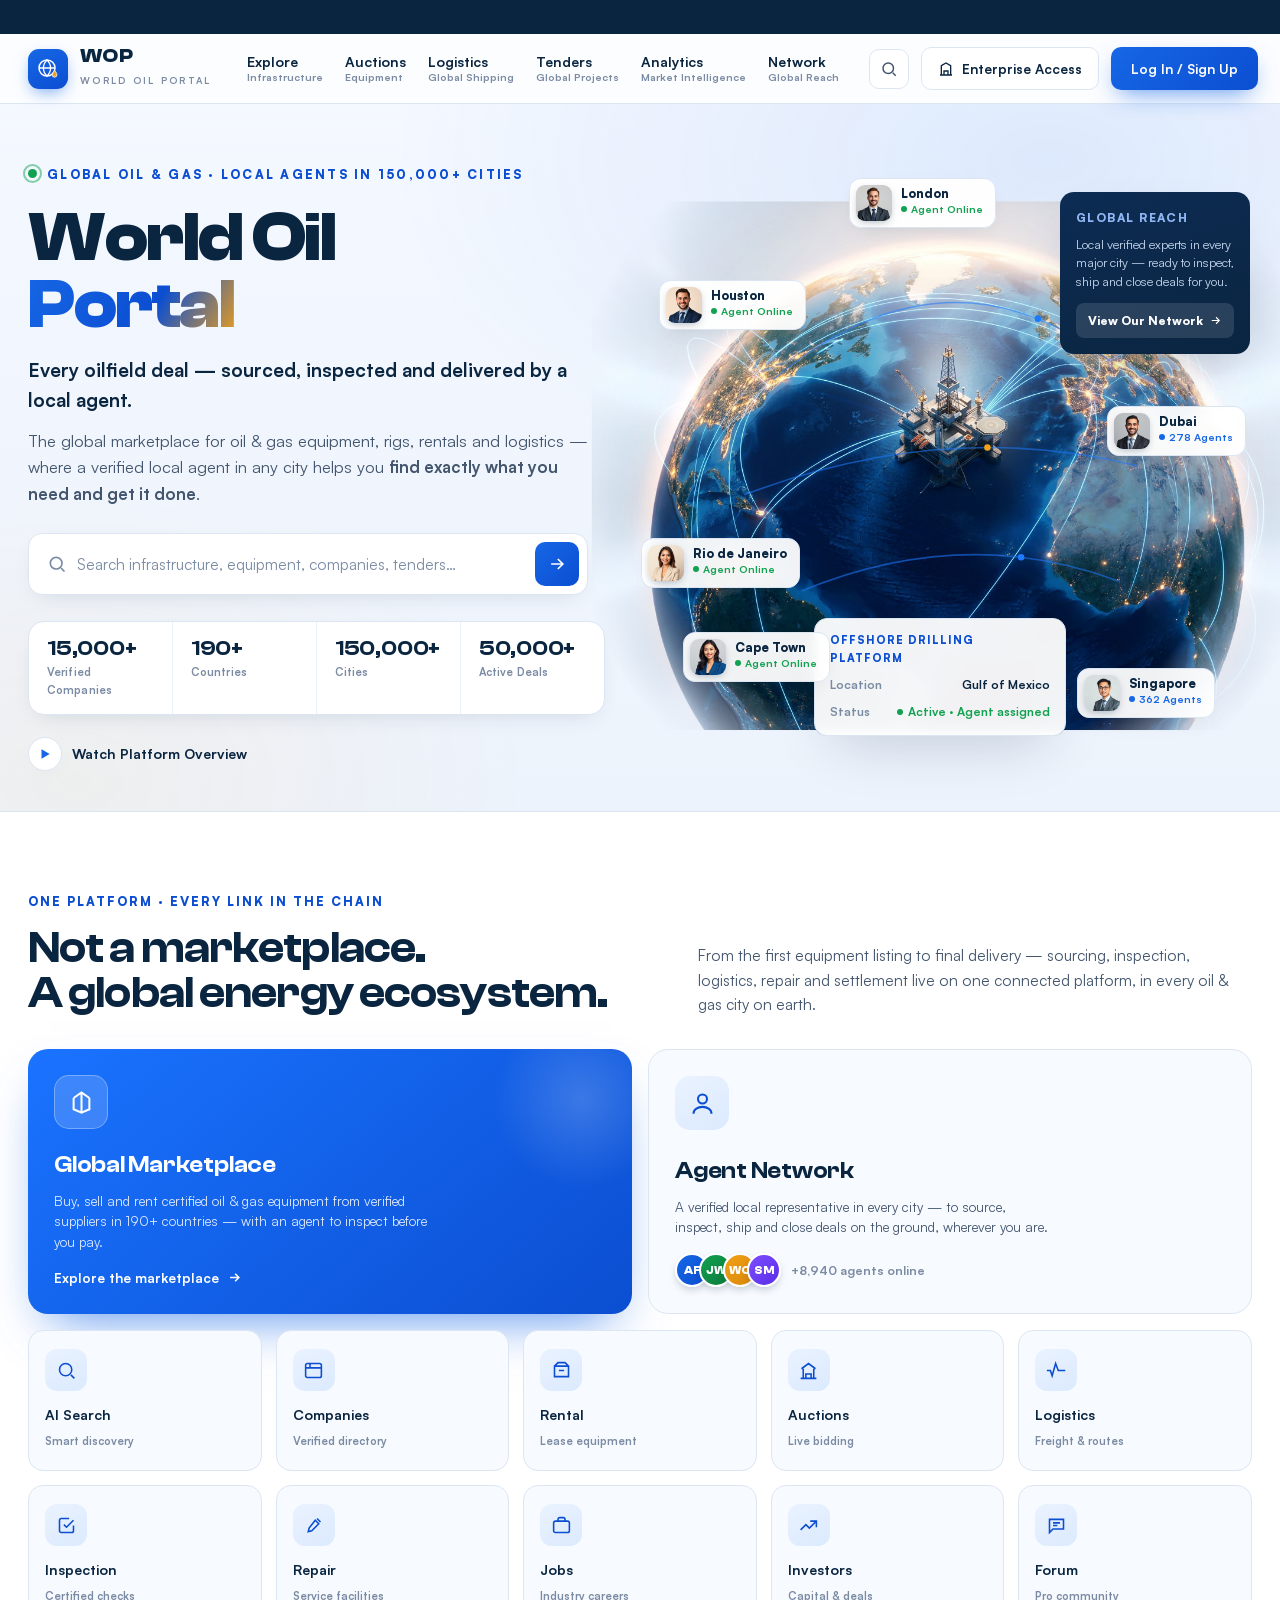
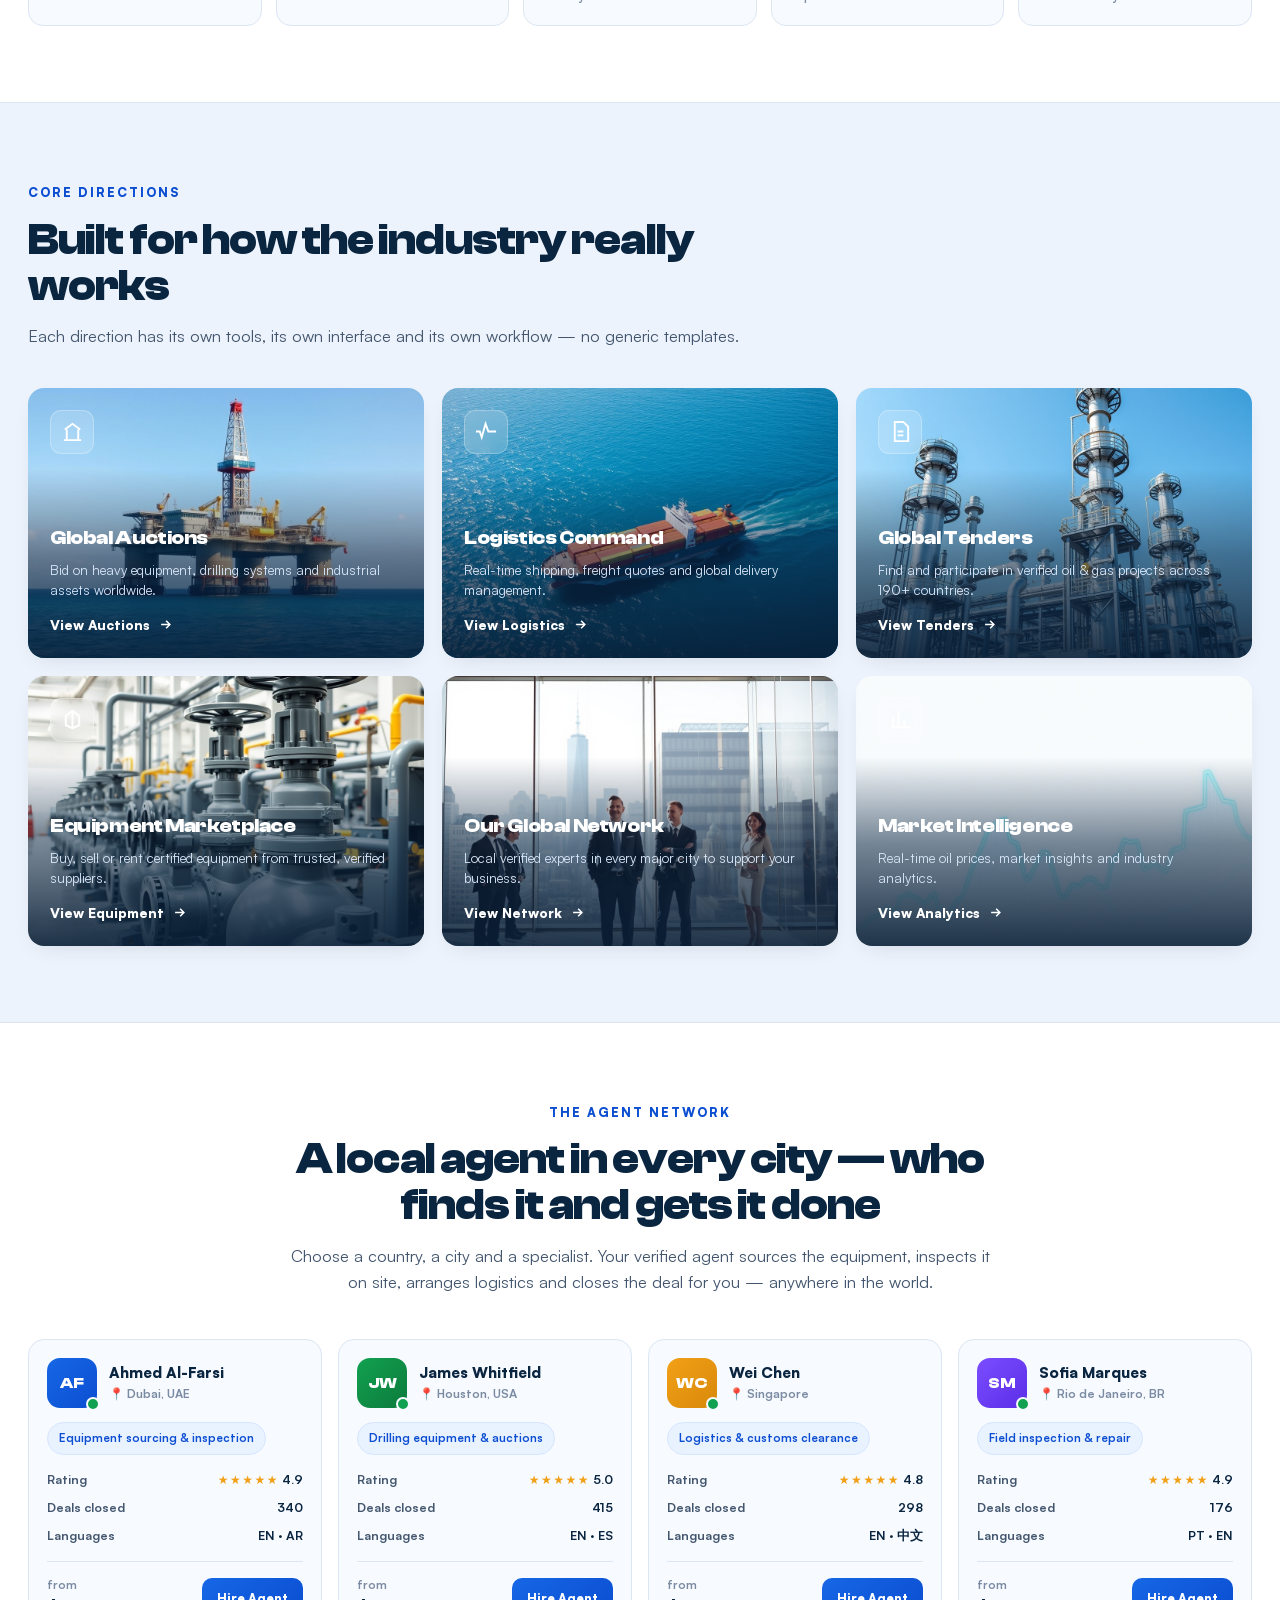
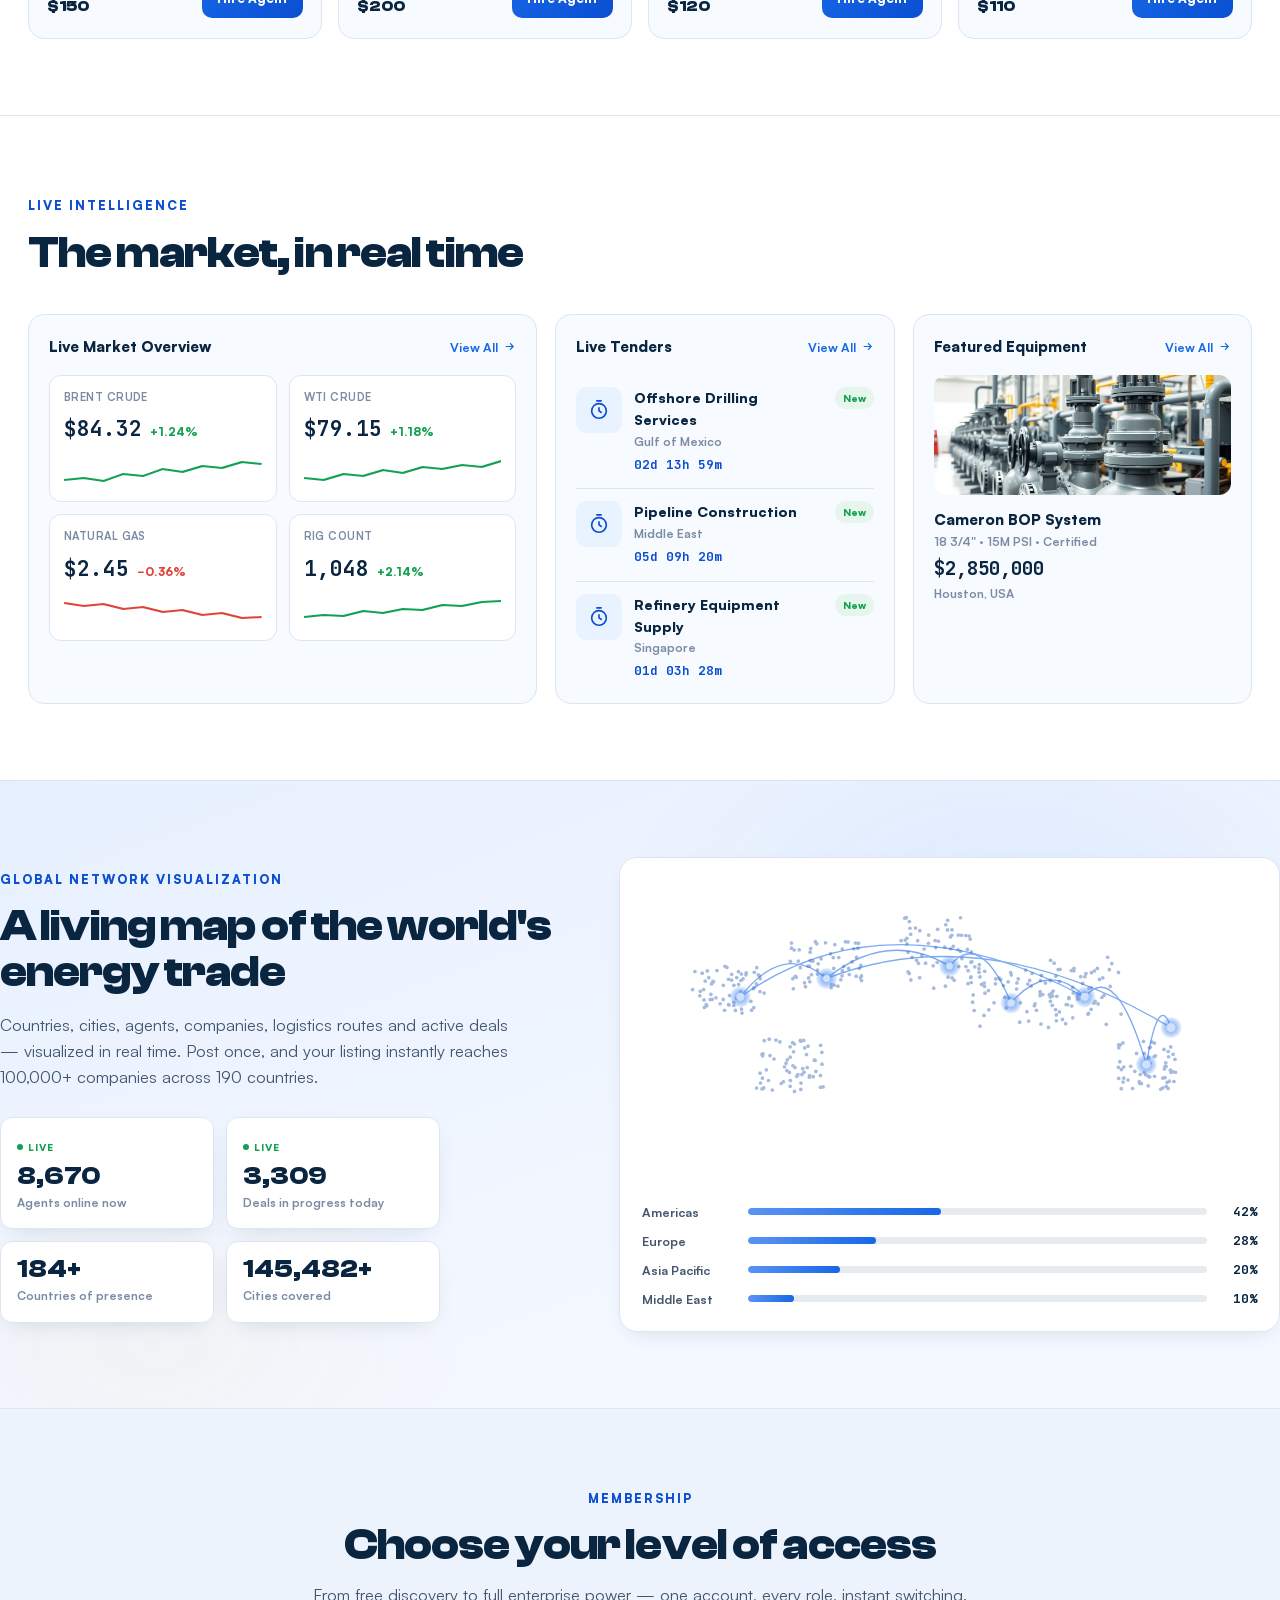
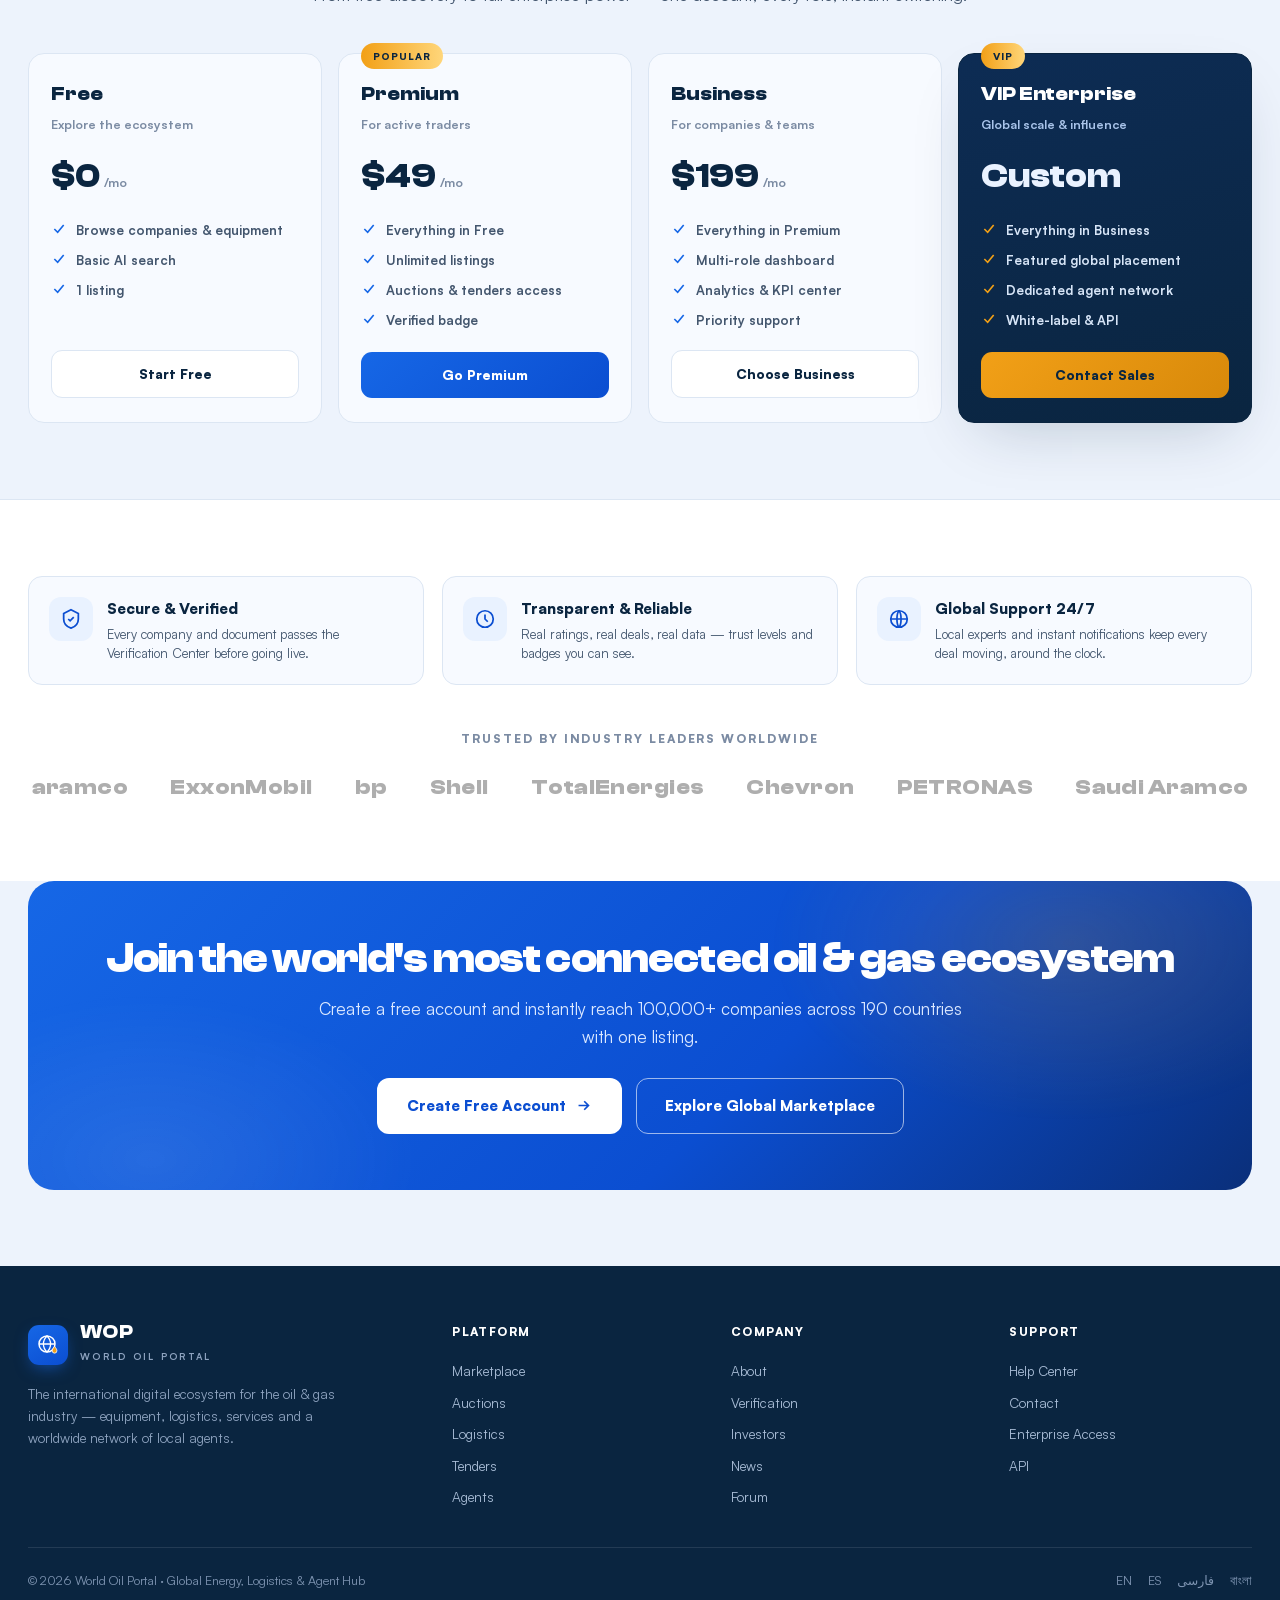
==== commit 86b0e2a5: "Single polished homepage with premium Higgsfield photoreal hero (Earth + rig + agents) Co-Authored-B" ====
--- a/index.html
+++ b/index.html
@@ -3,129 +3,824 @@
 <head>
 <meta charset="UTF-8">
 <meta name="viewport" content="width=device-width, initial-scale=1">
-<title>World Oil Portal — 3 homepage concepts</title>
-<meta name="description" content="Three original premium homepage concepts for the World Oil Portal (24wop) redesign: cinematic globe, editorial cinematic, and live data terminal.">
+<title>World Oil Portal — Global Energy, Logistics & Agent Hub</title>
+<meta name="description" content="World Oil Portal — the international digital ecosystem for the oil & gas industry. Equipment, rental, auctions, logistics, inspection, agents and services across 190+ countries and 150,000+ cities.">
+<link rel="preconnect" href="/">
 <style>
 @import url('fonts/fonts.css');
 *{margin:0;padding:0;box-sizing:border-box}
-:root{--bg:#EDF3FC;--bg2:#fff;--ink:#0A2540;--ink2:#43566E;--mut:#7B8BA3;--line:#DCE6F3;--blue:#1667E6;--blue-d:#0B4ED1;--sky:#E9F2FF;--amber:#F2A017;--shadow:0 24px 60px -22px rgba(10,37,64,.22);--shadow-s:0 8px 24px -12px rgba(10,37,64,.18)}
-body{background:var(--bg);color:var(--ink);font-family:'Satoshi',system-ui,sans-serif;line-height:1.6;-webkit-font-smoothing:antialiased}
-.wrap{max-width:1200px;margin:0 auto;padding:0 28px}
+:root{
+  --bg:#EDF3FC; --bg2:#FFFFFF; --panel:#F7FAFF;
+  --ink:#0A2540; --ink2:#43566E; --mut:#7B8BA3;
+  --line:#DCE6F3; --line2:#E9F0FA;
+  --blue:#1667E6; --blue-d:#0B4ED1; --blue-l:#5B93F4;
+  --sky:#E9F2FF; --sky2:#F0F6FF;
+  --amber:#F2A017; --amber-d:#D8890A;
+  --up:#12A150; --down:#E0433B;
+  --nav-h:70px; --tick-h:34px;
+  --radius:16px; --shadow:0 24px 60px -22px rgba(10,37,64,.22); --shadow-s:0 8px 24px -12px rgba(10,37,64,.18);
+  --wrap:1280px;
+}
+html{scroll-behavior:smooth}
+body{background:var(--bg);color:var(--ink);font-family:'Satoshi',system-ui,sans-serif;line-height:1.6;
+  -webkit-font-smoothing:antialiased;overflow-x:hidden}
 a{color:inherit;text-decoration:none}
-h1,h2,h3{font-family:'Clash Display',sans-serif;letter-spacing:-.02em}
-
-header{padding:80px 0 56px;background:radial-gradient(1000px 520px at 80% 0%,rgba(22,103,230,.10),transparent 60%);border-bottom:1px solid var(--line)}
+.wrap{max-width:var(--wrap);margin:0 auto;padding:0 28px}
+h1,h2,h3,.disp{font-family:'Clash Display','Satoshi',sans-serif;letter-spacing:-.02em}
+.mono{font-family:'JetBrains Mono',monospace}
+button{font-family:inherit;cursor:pointer;border:none;background:none}
+svg{display:block}
+::selection{background:var(--blue);color:#fff}
+
+/* ── market ticker strip ── */
+.ticker{height:var(--tick-h);background:var(--ink);color:#dbe6f7;display:flex;align-items:center;overflow:hidden;
+  font-family:'JetBrains Mono',monospace;font-size:12.5px;position:relative;z-index:60}
+.ticker .track{display:flex;gap:38px;white-space:nowrap;padding-left:100%;animation:tick 34s linear infinite}
+.ticker b{color:#fff;font-weight:500}
+.ticker .u{color:#57d98a}.ticker .d{color:#ff8a7a}
+.ticker .dot{color:#5b93f4}
+@keyframes tick{to{transform:translateX(-100%)}}
+
+/* ── nav ── */
+.nav{height:var(--nav-h);position:sticky;top:0;z-index:50;background:rgba(255,255,255,.82);
+  backdrop-filter:blur(16px);border-bottom:1px solid var(--line)}
+.nav-in{max-width:var(--wrap);margin:0 auto;padding:0 28px;height:100%;display:flex;align-items:center;gap:30px}
+.brand{display:flex;align-items:center;gap:12px}
+.brand .mark{width:40px;height:40px;border-radius:11px;background:linear-gradient(150deg,#1667E6,#0B4ED1);
+  display:flex;align-items:center;justify-content:center;box-shadow:0 6px 16px -4px rgba(22,103,230,.6)}
+.brand .mark svg{width:24px;height:24px}
+.brand .bt b{font-family:'Clash Display',sans-serif;font-size:20px;font-weight:700;letter-spacing:.02em;display:block;line-height:1}
+.brand .bt span{font-size:9.5px;letter-spacing:.24em;color:var(--mut);font-weight:600;white-space:nowrap}
+.nav-links{display:flex;gap:22px;margin-left:6px}
+.nav-links a{display:flex;flex-direction:column;line-height:1.2;padding:6px 0;position:relative;white-space:nowrap}
+.nav-links a b{font-size:14px;font-weight:700}
+.nav-links a span{font-size:10.5px;color:var(--mut);font-weight:600}
+.nav-links a::after{content:"";position:absolute;left:0;bottom:0;height:2px;width:0;background:var(--blue);transition:width .25s}
+.nav-links a:hover::after{width:100%}
+.nav-right{margin-left:auto;display:flex;align-items:center;gap:12px}
+.icon-btn{width:40px;height:40px;border-radius:10px;border:1px solid var(--line);background:#fff;display:flex;
+  align-items:center;justify-content:center;color:var(--ink2);transition:.2s}
+.icon-btn:hover{border-color:var(--blue);color:var(--blue)}
+.icon-btn svg{width:18px;height:18px;stroke:currentColor;stroke-width:2;fill:none}
+.btn-ghost{display:flex;align-items:center;gap:8px;padding:10px 16px;border:1px solid var(--line);border-radius:10px;
+  background:#fff;font-size:13.5px;font-weight:700;color:var(--ink);transition:.2s}
+.btn-ghost:hover{border-color:var(--blue);color:var(--blue)}
+.btn-ghost svg{width:16px;height:16px;stroke:currentColor;stroke-width:2;fill:none}
+.btn-primary{padding:11px 20px;border-radius:10px;background:linear-gradient(135deg,#1667E6,#0B4ED1);color:#fff;
+  font-size:13.5px;font-weight:700;box-shadow:0 10px 24px -8px rgba(22,103,230,.7);transition:transform .2s,box-shadow .2s;white-space:nowrap}
+.btn-ghost{white-space:nowrap}
+.btn-primary:hover{transform:translateY(-1px);box-shadow:0 16px 30px -8px rgba(22,103,230,.8)}
+.btn-primary{position:relative;overflow:hidden}
+.btn-primary::after{content:"";position:absolute;top:0;left:-70%;width:45%;height:100%;pointer-events:none;
+  background:linear-gradient(105deg,transparent,rgba(255,255,255,.4),transparent);transform:skewX(-20deg);animation:sheen 5s ease-in-out infinite}
+@keyframes sheen{0%,58%{left:-70%}78%,100%{left:140%}}
+.nav-burger{display:none}
+
+/* ── hero ── */
+.hero{position:relative;padding:56px 0 40px;background:
+  radial-gradient(1100px 620px at 82% 8%,rgba(22,103,230,.10),transparent 60%),
+  radial-gradient(760px 520px at 6% 96%,rgba(242,160,23,.06),transparent 60%),
+  linear-gradient(180deg,#F4F8FF,#EDF3FC)}
+.hero-grid{display:grid;grid-template-columns:1fr 1.06fr;gap:36px;align-items:center}
+.eyebrow{display:inline-flex;align-items:center;gap:10px;font-size:12.5px;font-weight:800;letter-spacing:.18em;
+  color:var(--blue-d);text-transform:uppercase;margin-bottom:20px}
+.eyebrow .pulse{width:9px;height:9px;border-radius:50%;background:var(--up);position:relative}
+.eyebrow .pulse::after{content:"";position:absolute;inset:-5px;border-radius:50%;border:2px solid var(--up);
+  opacity:.5;animation:ring 2s ease-out infinite}
+@keyframes ring{to{transform:scale(2.4);opacity:0}}
+.hero h1{font-size:clamp(40px,5.4vw,72px);font-weight:700;line-height:.98}
+.hero h1 .g{background:linear-gradient(120deg,#1667E6,#0B4ED1 60%,#F2A017);-webkit-background-clip:text;
+  background-clip:text;color:transparent}
+.hero .tag{margin-top:16px;font-size:19px;font-weight:700;color:var(--ink)}
+.hero .sub{margin-top:12px;font-size:16.5px;color:var(--ink2);max-width:52ch}
+.search{margin-top:26px;display:flex;align-items:center;gap:10px;background:#fff;border:1px solid var(--line);
+  border-radius:14px;padding:8px 8px 8px 18px;box-shadow:var(--shadow-s);max-width:560px}
+.search svg{width:20px;height:20px;stroke:var(--mut);stroke-width:2;fill:none;flex:none}
+.search input{border:none;outline:none;flex:1;font-size:15.5px;font-family:inherit;color:var(--ink);background:none}
+.search input::placeholder{color:var(--mut)}
+.search .go{width:44px;height:44px;border-radius:10px;background:linear-gradient(135deg,#1667E6,#0B4ED1);
+  display:flex;align-items:center;justify-content:center;flex:none}
+.search .go svg{stroke:#fff}
+.statbar{margin-top:26px;display:flex;background:#fff;border:1px solid var(--line);border-radius:16px;
+  box-shadow:var(--shadow-s);overflow:hidden;max-width:600px}
+.statbar .s{flex:1;padding:15px 18px}
+.statbar .s+.s{border-left:1px solid var(--line2)}
+.statbar b{font-family:'Clash Display',sans-serif;font-size:22px;font-weight:600;display:block;line-height:1;
+  letter-spacing:-.01em}
+.statbar span{font-size:11px;color:var(--mut);font-weight:600;margin-top:5px;display:block;letter-spacing:.01em}
+.hero .watch{margin-top:22px;display:inline-flex;align-items:center;gap:10px;font-size:14px;font-weight:700;color:var(--ink)}
+.hero .watch .pl{width:34px;height:34px;border-radius:50%;background:#fff;border:1px solid var(--line);
+  display:flex;align-items:center;justify-content:center;box-shadow:var(--shadow-s)}
+.hero .watch .pl svg{width:14px;height:14px;fill:var(--blue)}
+
+/* ── globe visual ── */
+.visual{position:relative;height:600px}
+.globe-img{position:absolute;left:50%;top:50%;transform:translate(-50%,-50%);width:116%;max-width:none;height:auto;
+  -webkit-mask-image:radial-gradient(circle at 50% 50%, #000 66%, rgba(0,0,0,.5) 77%, transparent 87%);
+  mask-image:radial-gradient(circle at 50% 50%, #000 66%, rgba(0,0,0,.5) 77%, transparent 87%)}
+.arcs{position:absolute;left:50%;top:50%;transform:translate(-50%,-50%);width:96%;height:96%;pointer-events:none}
+.pin img{width:36px;height:36px;border-radius:9px;object-fit:cover;flex:none;box-shadow:0 3px 8px -3px rgba(10,37,64,.4)}
+.hub{position:absolute;left:50%;top:50%;transform:translate(-50%,-50%);width:120px;height:120px;pointer-events:none}
+.hub .ring{position:absolute;inset:0;border-radius:50%;border:1.5px solid rgba(22,103,230,.35);animation:hpulse 3.4s ease-out infinite}
+.hub .ring:nth-child(2){animation-delay:1.1s}.hub .ring:nth-child(3){animation-delay:2.2s}
+@keyframes hpulse{0%{transform:scale(.5);opacity:.9}100%{transform:scale(2.2);opacity:0}}
+.hub .core{position:absolute;left:50%;top:50%;transform:translate(-50%,-50%);width:60px;height:60px;border-radius:50%;
+  background:radial-gradient(circle at 40% 35%,#fff,#cfe0fa);border:1px solid #fff;
+  box-shadow:0 10px 30px -6px rgba(22,103,230,.6),0 0 0 6px rgba(22,103,230,.10);
+  display:flex;align-items:center;justify-content:center}
+.hub .core svg{width:30px;height:30px}
+.pin{position:absolute;display:flex;align-items:center;gap:9px;background:rgba(255,255,255,.94);border:1px solid var(--line);
+  border-radius:12px;padding:6px 12px 6px 6px;box-shadow:var(--shadow-s);animation:float 6s ease-in-out infinite;backdrop-filter:blur(6px)}
+.pin .av{width:30px;height:30px;border-radius:8px;flex:none;display:flex;align-items:center;justify-content:center;
+  color:#fff;font-weight:800;font-size:12px;font-family:'Clash Display',sans-serif}
+.pin b{font-size:12.5px;font-weight:800;display:block;line-height:1.1;color:var(--ink)}
+.pin span{font-size:10.5px;color:var(--up);font-weight:700;display:flex;align-items:center;gap:4px}
+.pin span i{width:6px;height:6px;border-radius:50%;background:var(--up);display:block}
+.pin.alt span{color:var(--blue)}.pin.alt span i{background:var(--blue)}
+@keyframes float{0%,100%{transform:translateY(0)}50%{transform:translateY(-8px)}}
+.reach{position:absolute;right:2px;top:26px;width:190px;background:linear-gradient(160deg,#0d2c54,#0a2540);color:#eaf2ff;
+  border-radius:14px;padding:16px;box-shadow:var(--shadow)}
+.reach .rt{font-size:12px;font-weight:800;letter-spacing:.12em;color:#8fb6f2}
+.reach p{font-size:12.5px;color:#c7d8f0;margin-top:8px;line-height:1.5}
+.reach a{margin-top:12px;display:inline-flex;align-items:center;gap:6px;font-size:12px;font-weight:800;color:#fff;
+  background:rgba(255,255,255,.12);padding:8px 12px;border-radius:8px}
+.reach a svg{width:13px;height:13px;stroke:#fff;stroke-width:2;fill:none}
+
+/* ── section shell ── */
+section{position:relative}
+.sec{padding:76px 0}
+.sec-head{max-width:720px;margin-bottom:38px}
+.sec-head.center{margin:0 auto 44px;text-align:center}
 .kick{font-size:12.5px;font-weight:800;letter-spacing:.16em;color:var(--blue-d);text-transform:uppercase}
-header h1{font-size:clamp(34px,5vw,60px);font-weight:600;line-height:1.02;margin-top:16px}
-header .lead{margin-top:18px;font-size:17.5px;color:var(--ink2);max-width:70ch;line-height:1.6}
-header .meta{margin-top:24px;display:flex;flex-wrap:wrap;gap:10px}
-header .meta span{font-size:13px;color:var(--ink2);border:1px solid var(--line);background:#fff;border-radius:99px;padding:8px 15px;font-weight:600}
-
-.concepts{padding:64px 0}
-.concept{background:var(--bg2);border:1px solid var(--line);border-radius:22px;overflow:hidden;box-shadow:var(--shadow-s);margin-bottom:36px}
-.concept .shot{display:block;position:relative;overflow:hidden;border-bottom:1px solid var(--line)}
-.concept .shot img{width:100%;display:block;transition:transform .5s}
-.concept .shot:hover img{transform:scale(1.02)}
-.concept .badge{position:absolute;top:18px;left:18px;background:rgba(255,255,255,.94);border:1px solid var(--line);border-radius:99px;padding:7px 16px;font-family:'Clash Display',sans-serif;font-weight:700;font-size:13px;box-shadow:var(--shadow-s)}
-.concept .badge b{color:var(--blue-d)}
-.concept .body{padding:30px 34px 34px}
-.concept .body h2{font-size:26px;font-weight:600}
-.concept .mood{font-size:13.5px;color:var(--mut);font-weight:600;margin-top:4px}
-.concept .grid{display:grid;grid-template-columns:1.5fr 1fr;gap:28px;margin-top:20px}
-.concept .desc p{font-size:15.5px;color:var(--ink2);line-height:1.7}
-.concept .desc p+p{margin-top:12px}
-.concept .desc b{color:var(--ink)}
-.spec{display:flex;flex-direction:column;gap:12px}
-.spec .row{border:1px solid var(--line);border-radius:12px;padding:12px 15px}
-.spec .row .t{font-size:11px;letter-spacing:.12em;color:var(--mut);font-weight:700;text-transform:uppercase}
-.spec .row .v{font-size:13.5px;color:var(--ink);margin-top:5px;line-height:1.5}
-.sw{display:flex;gap:6px;margin-top:8px}
-.sw i{width:30px;height:20px;border-radius:5px;border:1px solid rgba(0,0,0,.08);display:block}
-.open{margin-top:22px;display:inline-flex;align-items:center;gap:9px;background:linear-gradient(135deg,#1667E6,#0B4ED1);color:#fff;font-weight:800;font-size:14.5px;padding:13px 24px;border-radius:12px;box-shadow:0 12px 26px -10px rgba(22,103,230,.7);transition:transform .2s}
-.open:hover{transform:translateY(-2px)}
-.open svg{width:16px;height:16px;stroke:#fff;stroke-width:2.4;fill:none}
-
-footer{padding:44px 0 70px;text-align:center;color:var(--mut);font-size:14px}
-footer b{color:var(--ink)}
-@media(max-width:820px){.concept .grid{grid-template-columns:1fr}.concept .body{padding:24px}}
+.sec-head h2{font-size:clamp(28px,3.6vw,44px);font-weight:700;margin-top:12px;line-height:1.05}
+.sec-head p{margin-top:14px;font-size:16.5px;color:var(--ink2)}
+
+/* ── ecosystem chain ── */
+.eco{background:var(--bg2);border-top:1px solid var(--line);border-bottom:1px solid var(--line)}
+.eco-head{display:grid;grid-template-columns:1.15fr 1fr;gap:32px;align-items:end;margin-bottom:32px}
+.eco-head h2{font-family:'Clash Display',sans-serif;font-size:clamp(28px,3.6vw,44px);font-weight:600;margin-top:12px;line-height:1.04}
+.eco-head p{font-size:15.5px;color:var(--ink2);line-height:1.6}
+.bento-feat{display:grid;grid-template-columns:1fr 1fr;gap:16px;margin-bottom:16px}
+.bcard{border-radius:20px;padding:26px;position:relative;overflow:hidden;display:flex;flex-direction:column;
+  min-height:186px;border:1px solid var(--line);transition:transform .25s,box-shadow .25s,border-color .25s;cursor:pointer}
+.bcard .bi{width:54px;height:54px;border-radius:15px;display:flex;align-items:center;justify-content:center;
+  background:linear-gradient(150deg,#eaf2ff,#dbeafe);margin-bottom:auto}
+.bcard .bi svg{width:27px;height:27px;stroke:var(--blue-d);stroke-width:1.8;fill:none}
+.bcard h3{font-family:'Clash Display',sans-serif;font-size:23px;font-weight:600;margin-top:18px;letter-spacing:-.01em}
+.bcard p{font-size:13.5px;margin-top:7px;color:var(--ink2);line-height:1.5;max-width:38ch}
+.bcard .go{margin-top:15px;display:inline-flex;align-items:center;gap:8px;font-size:13.5px;font-weight:700;color:var(--blue-d)}
+.bcard .go svg{width:15px;height:15px;stroke-width:2.4;fill:none;stroke:currentColor;transition:transform .2s}
+.bcard:hover .go svg{transform:translateX(5px)}
+.bcard.light{background:var(--panel)}
+.bcard.light:hover{border-color:var(--blue);transform:translateY(-4px);box-shadow:var(--shadow)}
+.bcard.blue{background:linear-gradient(140deg,#1a73ff,#0B4ED1);color:#fff;border:none;
+  box-shadow:0 24px 50px -22px rgba(22,103,230,.75)}
+.bcard.blue::after{content:"";position:absolute;right:-40px;top:-40px;width:180px;height:180px;border-radius:50%;
+  background:radial-gradient(circle,rgba(255,255,255,.18),transparent 70%)}
+.bcard.blue .bi{background:rgba(255,255,255,.16);border:1px solid rgba(255,255,255,.3)}
+.bcard.blue .bi svg{stroke:#fff}
+.bcard.blue p{color:#dbe8ff}
+.bcard.blue .go{color:#fff}
+.bcard.blue:hover{transform:translateY(-4px);box-shadow:0 30px 60px -22px rgba(22,103,230,.85)}
+.bavs{display:flex;margin-top:16px;align-items:center;gap:10px}
+.bavs .row{display:flex}
+.bavs .row span{width:34px;height:34px;border-radius:50%;border:2.5px solid #fff;margin-left:-10px;display:flex;
+  align-items:center;justify-content:center;color:#fff;font-size:11px;font-weight:700;font-family:'Clash Display',sans-serif;
+  box-shadow:0 4px 10px -3px rgba(10,37,64,.3)}
+.bavs .row span:first-child{margin-left:0}
+.bavs .more{font-size:12.5px;color:var(--mut);font-weight:700}
+.bento-small{display:grid;grid-template-columns:repeat(5,1fr);gap:14px}
+.scard{background:var(--panel);border:1px solid var(--line);border-radius:15px;padding:18px 16px;transition:transform .22s,box-shadow .22s,border-color .22s;position:relative;overflow:hidden;cursor:pointer}
+.scard::after{content:"";position:absolute;left:0;right:0;bottom:0;height:3px;transform:scaleX(0);transform-origin:left;
+  background:linear-gradient(90deg,#1667E6,#F2A017);transition:transform .3s}
+.scard:hover{border-color:var(--blue);transform:translateY(-4px);box-shadow:var(--shadow-s);background:#fff}
+.scard:hover::after{transform:scaleX(1)}
+.scard .si{width:42px;height:42px;border-radius:12px;background:linear-gradient(150deg,#eaf2ff,#dbeafe);
+  display:flex;align-items:center;justify-content:center;margin-bottom:13px;transition:.22s}
+.scard:hover .si{background:linear-gradient(150deg,#1667E6,#0B4ED1)}
+.scard .si svg{width:21px;height:21px;stroke:var(--blue-d);stroke-width:1.8;fill:none;transition:.22s}
+.scard:hover .si svg{stroke:#fff}
+.scard b{font-size:14px;font-weight:700;display:block}
+.scard span{font-size:11px;color:var(--mut);font-weight:600}
+@media(max-width:1080px){.eco-head{grid-template-columns:1fr;gap:14px;align-items:start}.bento-small{grid-template-columns:repeat(3,1fr)}}
+@media(max-width:640px){.bento-feat{grid-template-columns:1fr}.bento-small{grid-template-columns:repeat(2,1fr)}}
+
+/* ── feature cards ── */
+.feat-grid{display:grid;grid-template-columns:repeat(3,1fr);gap:18px}
+.feat{position:relative;border-radius:var(--radius);overflow:hidden;min-height:270px;display:flex;flex-direction:column;
+  justify-content:flex-end;padding:22px;color:#fff;box-shadow:var(--shadow-s);isolation:isolate}
+.feat img{position:absolute;inset:0;width:100%;height:100%;object-fit:cover;z-index:-2;transition:transform .6s}
+.feat::after{content:"";position:absolute;inset:0;z-index:-1;
+  background:linear-gradient(180deg,rgba(10,37,64,0) 30%,rgba(10,37,64,.55) 62%,rgba(8,30,54,.9))}
+.feat:hover img{transform:scale(1.06)}
+.feat .fi{width:44px;height:44px;border-radius:11px;background:rgba(255,255,255,.16);backdrop-filter:blur(6px);
+  display:flex;align-items:center;justify-content:center;margin-bottom:auto;border:1px solid rgba(255,255,255,.25)}
+.feat .fi svg{width:23px;height:23px;stroke:#fff;stroke-width:2;fill:none}
+.feat h3{font-size:20px;font-weight:700;margin-top:14px}
+.feat p{font-size:13.5px;color:#d7e5f7;margin-top:6px;line-height:1.5}
+.feat .lnk{margin-top:14px;display:inline-flex;align-items:center;gap:8px;font-size:13.5px;font-weight:800}
+.feat .lnk svg{width:15px;height:15px;stroke:#fff;stroke-width:2.4;fill:none;transition:transform .2s}
+.feat:hover .lnk svg{transform:translateX(4px)}
+
+/* ── rig info card ── */
+.rigcard{position:absolute;left:49%;bottom:5%;transform:translateX(-50%);width:252px;background:rgba(255,255,255,.95);
+  border:1px solid var(--line);border-radius:13px;padding:13px 15px;box-shadow:var(--shadow);backdrop-filter:blur(6px)}
+.rigcard .rc-t{font-size:11px;font-weight:800;letter-spacing:.09em;color:var(--blue-d)}
+.rigcard .rc-r{display:flex;justify-content:space-between;font-size:12px;margin-top:8px;color:var(--mut);font-weight:600}
+.rigcard .rc-r b{color:var(--ink);font-weight:700}
+.rigcard .rc-r b.on{color:var(--up);display:flex;align-items:center;gap:5px}
+.rigcard .rc-r b.on i{width:6px;height:6px;border-radius:50%;background:var(--up);display:block}
+
+/* ── agent network ── */
+.agents-sec{background:var(--bg2);border-top:1px solid var(--line)}
+.agent-grid{display:grid;grid-template-columns:repeat(4,1fr);gap:16px}
+.agent{background:var(--panel);border:1px solid var(--line);border-radius:16px;padding:18px;transition:.2s;display:flex;flex-direction:column}
+.agent:hover{transform:translateY(-3px);box-shadow:var(--shadow-s);border-color:var(--blue);background:#fff}
+.agent .atop{display:flex;gap:12px;align-items:center}
+.agent .aav{width:50px;height:50px;border-radius:13px;flex:none;display:flex;align-items:center;justify-content:center;
+  color:#fff;font-weight:800;font-family:'Clash Display',sans-serif;font-size:16px;position:relative}
+.agent .aav .on{position:absolute;right:-3px;bottom:-3px;width:14px;height:14px;border-radius:50%;background:var(--up);border:2.5px solid var(--panel)}
+.agent:hover .aav .on{border-color:#fff}
+.agent .anm b{font-size:15px;font-weight:800;display:block;line-height:1.2}
+.agent .anm .ac{font-size:12px;color:var(--mut);font-weight:600;display:flex;align-items:center;gap:5px;margin-top:2px}
+.agent .aspec{margin-top:14px;font-size:11.5px;font-weight:700;color:var(--blue-d);background:var(--sky);
+  border:1px solid #d5e6ff;padding:6px 11px;border-radius:99px;align-self:flex-start}
+.agent .ameta{margin-top:14px;display:flex;flex-direction:column;gap:8px;font-size:12.5px;color:var(--ink2);font-weight:600;flex:1}
+.agent .ameta .row{display:flex;justify-content:space-between;align-items:center}
+.agent .ameta .row b{color:var(--ink);font-weight:700}
+.agent .stars{color:var(--amber);font-size:12px;letter-spacing:1.5px}
+.agent .afoot{margin-top:16px;padding-top:14px;border-top:1px solid var(--line);display:flex;align-items:center;justify-content:space-between}
+.agent .price{font-size:11.5px;color:var(--mut);font-weight:600}
+.agent .price b{font-family:'Clash Display',sans-serif;font-size:16px;color:var(--ink);font-weight:700;display:block}
+.agent .hire{font-size:12.5px;font-weight:800;color:#fff;background:linear-gradient(135deg,#1667E6,#0B4ED1);padding:10px 15px;border-radius:10px;transition:transform .2s}
+.agent .hire:hover{transform:translateY(-1px)}
+@media(max-width:1080px){.agent-grid{grid-template-columns:repeat(2,1fr)}}
+@media(max-width:640px){.agent-grid{grid-template-columns:1fr}}
+
+/* ── intelligence row ── */
+.intel{background:var(--bg2);border-top:1px solid var(--line)}
+.intel-grid{display:grid;grid-template-columns:1.5fr 1fr 1fr;gap:18px}
+.card{background:var(--panel);border:1px solid var(--line);border-radius:var(--radius);padding:20px}
+.card .ch{display:flex;align-items:center;justify-content:space-between;margin-bottom:16px}
+.card .ch b{font-size:15px;font-weight:800}
+.card .ch a{font-size:12.5px;font-weight:700;color:var(--blue);display:flex;align-items:center;gap:5px}
+.card .ch a svg{width:13px;height:13px;stroke:var(--blue);stroke-width:2;fill:none}
+.mkt{display:grid;grid-template-columns:1fr 1fr;gap:12px}
+.mkt .m{border:1px solid var(--line);border-radius:12px;padding:13px 14px;background:#fff}
+.mkt .m .lbl{font-size:11px;color:var(--mut);font-weight:700;letter-spacing:.04em;text-transform:uppercase}
+.mkt .m .val{display:flex;align-items:baseline;gap:8px;margin:6px 0 8px}
+.mkt .m .val b{font-family:'JetBrains Mono',monospace;font-size:21px;font-weight:700}
+.mkt .m .val .chg{font-size:11.5px;font-weight:800}
+.mkt .m .chg.up{color:var(--up)}.mkt .m .chg.down{color:var(--down)}
+.mkt .m svg{width:100%;height:34px}
+.tender{display:flex;gap:12px;padding:12px 0;border-bottom:1px solid var(--line)}
+.tender:last-child{border-bottom:none;padding-bottom:0}
+.tender .tim{width:46px;height:46px;border-radius:11px;background:var(--sky);flex:none;display:flex;
+  align-items:center;justify-content:center}
+.tender .tim svg{width:22px;height:22px;stroke:var(--blue-d);stroke-width:1.8;fill:none}
+.tender .tb b{font-size:14px;font-weight:800;display:block}
+.tender .tb .loc{font-size:12px;color:var(--mut);font-weight:600;display:block}
+.tender .tb .cd{font-family:'JetBrains Mono',monospace;font-size:12.5px;color:var(--blue-d);font-weight:700;margin-top:3px}
+.tender .new{margin-left:auto;align-self:flex-start;font-size:10px;font-weight:800;color:var(--up);background:#e6f6ec;
+  padding:3px 8px;border-radius:99px}
+.equip{display:flex;flex-direction:column;gap:12px}
+.equip .ei{border-radius:12px;overflow:hidden;height:120px;background:#eef3fb;display:flex;align-items:center;justify-content:center}
+.equip .ei img{width:100%;height:100%;object-fit:cover}
+.equip b{font-size:15px;font-weight:800}
+.equip .spec{font-size:12px;color:var(--mut);font-weight:600}
+.equip .price{font-family:'JetBrains Mono',monospace;font-size:19px;font-weight:700;color:var(--ink);margin-top:2px}
+.equip .loc{font-size:12px;color:var(--mut);font-weight:600}
+
+/* ── global network band ── */
+.netband{background:linear-gradient(160deg,#E7F0FF,#F4F8FF 72%);color:var(--ink);overflow:hidden;position:relative;
+  border-top:1px solid var(--line);border-bottom:1px solid var(--line)}
+.netband::before{content:"";position:absolute;inset:0;opacity:.7;
+  background:radial-gradient(700px 380px at 80% 20%,rgba(22,103,230,.10),transparent 60%),
+  radial-gradient(560px 320px at 12% 90%,rgba(242,160,23,.06),transparent 60%)}
+.netband .wrap{position:relative}
+.net-grid{display:grid;grid-template-columns:1fr 1.15fr;gap:44px;align-items:center}
+.netband .kick{color:var(--blue-d)}
+.netband h2{font-size:clamp(28px,3.6vw,44px);font-weight:700;margin-top:12px;line-height:1.05;color:var(--ink)}
+.netband p.lead{margin-top:16px;font-size:16.5px;color:var(--ink2);max-width:48ch}
+.livemetrics{margin-top:26px;display:grid;grid-template-columns:1fr 1fr;gap:12px;max-width:440px}
+.lm{background:#fff;border:1px solid var(--line);border-radius:12px;padding:14px 16px;box-shadow:var(--shadow-s)}
+.lm b{font-family:'Clash Display',sans-serif;font-size:26px;font-weight:700;display:block;line-height:1;color:var(--ink)}
+.lm span{font-size:12px;color:var(--mut);font-weight:600}
+.lm .live{font-size:10px;color:var(--up);font-weight:800;letter-spacing:.1em;display:inline-flex;align-items:center;gap:5px;margin-bottom:8px}
+.lm .live i{width:6px;height:6px;border-radius:50%;background:var(--up);display:block;animation:blink 1.6s infinite}
+@keyframes blink{50%{opacity:.25}}
+.mapbox{position:relative;background:#fff;border:1px solid var(--line);border-radius:18px;
+  padding:22px;min-height:340px;box-shadow:var(--shadow-s)}
+.mapbox svg{width:100%;height:auto}
+.region{margin-top:14px;display:flex;flex-direction:column;gap:9px}
+.region .r{display:grid;grid-template-columns:96px 1fr 40px;align-items:center;gap:10px;font-size:12.5px;color:var(--ink2);font-weight:600}
+.region .bar{height:7px;border-radius:99px;background:rgba(10,37,64,.09);overflow:hidden}
+.region .bar i{display:block;height:100%;border-radius:99px;background:linear-gradient(90deg,#5b93f4,#1667E6);width:0;transition:width 1.2s ease}
+.region .pct{font-family:'JetBrains Mono',monospace;color:var(--ink);font-weight:700;text-align:right}
+
+/* ── subscriptions ── */
+.plans{display:grid;grid-template-columns:repeat(4,1fr);gap:16px}
+.plan{background:var(--panel);border:1px solid var(--line);border-radius:var(--radius);padding:24px 22px;position:relative;
+  display:flex;flex-direction:column}
+.plan.vip{background:linear-gradient(165deg,#0d2c54,#0a2540);color:#eaf2ff;border-color:#0a2540;box-shadow:var(--shadow)}
+.plan.vip .pname{color:#fff}.plan.vip .pdesc{color:#a9c4ea}.plan.vip li{color:#d7e5f7}
+.plan .badge{position:absolute;top:-11px;left:22px;font-size:10px;font-weight:800;letter-spacing:.1em;color:#0a2540;
+  background:linear-gradient(90deg,#F2A017,#ffd67a);padding:5px 12px;border-radius:99px}
+.plan .vipbadge{position:absolute;top:-11px;left:22px;font-size:10px;font-weight:800;letter-spacing:.1em;color:#0a2540;
+  background:linear-gradient(90deg,#F2A017,#ffd67a);padding:5px 12px;border-radius:99px}
+.pname{font-family:'Clash Display',sans-serif;font-size:20px;font-weight:700}
+.pdesc{font-size:12.5px;color:var(--mut);font-weight:600;margin-top:4px}
+.price-row{margin:16px 0;display:flex;align-items:baseline;gap:4px}
+.price-row .amt{font-family:'Clash Display',sans-serif;font-size:34px;font-weight:700}
+.price-row .per{font-size:12.5px;color:var(--mut);font-weight:700}
+.plan.vip .per{color:#a9c4ea}
+.plan ul{list-style:none;display:flex;flex-direction:column;gap:9px;margin-bottom:20px;flex:1}
+.plan li{font-size:13px;color:var(--ink2);font-weight:600;display:flex;gap:9px;align-items:flex-start}
+.plan li svg{width:16px;height:16px;flex:none;margin-top:1px;stroke:var(--blue);stroke-width:2.4;fill:none}
+.plan.vip li svg{stroke:var(--amber)}
+.plan .pbtn{padding:12px;border-radius:11px;text-align:center;font-weight:800;font-size:13.5px;border:1px solid var(--line);
+  background:#fff;color:var(--ink);transition:.2s}
+.plan .pbtn:hover{border-color:var(--blue);color:var(--blue)}
+.plan.pop .pbtn,.plan.vip .pbtn{background:linear-gradient(135deg,#1667E6,#0B4ED1);color:#fff;border:none}
+.plan.vip .pbtn{background:linear-gradient(135deg,#F2A017,#D8890A);color:#0a2540}
+
+/* ── trust ── */
+.trust{background:var(--bg2);border-top:1px solid var(--line)}
+.trust-grid{display:grid;grid-template-columns:repeat(3,1fr);gap:18px;margin-bottom:44px}
+.tcard{display:flex;gap:14px;align-items:flex-start;background:var(--panel);border:1px solid var(--line);border-radius:14px;padding:20px}
+.tcard .ti{width:44px;height:44px;border-radius:12px;background:var(--sky);flex:none;display:flex;align-items:center;justify-content:center}
+.tcard .ti svg{width:22px;height:22px;stroke:var(--blue-d);stroke-width:1.9;fill:none}
+.tcard b{font-size:15px;font-weight:800;display:block}
+.tcard p{font-size:13px;color:var(--ink2);margin-top:4px;line-height:1.5}
+.logos-lbl{text-align:center;font-size:12px;font-weight:800;letter-spacing:.16em;color:var(--mut);text-transform:uppercase;margin-bottom:22px}
+.logos{display:flex;flex-wrap:wrap;justify-content:center;align-items:center;gap:14px 42px}
+.logos span{font-family:'Clash Display',sans-serif;font-size:22px;font-weight:700;color:#9db0c8;letter-spacing:.02em;
+  filter:grayscale(1);transition:.2s}
+.logos span:hover{color:var(--ink);filter:none}
+
+/* ── cta ── */
+.cta{padding:0 0 76px}
+.cta-in{background:linear-gradient(135deg,#1667E6,#0B4ED1 60%,#0a2f7a);border-radius:26px;padding:56px;color:#fff;
+  position:relative;overflow:hidden;text-align:center}
+.cta-in::before{content:"";position:absolute;inset:0;opacity:.5;
+  background:radial-gradient(500px 300px at 85% 20%,rgba(242,160,23,.3),transparent 60%),
+  radial-gradient(460px 280px at 10% 90%,rgba(255,255,255,.18),transparent 60%)}
+.cta-in>*{position:relative}
+.cta-in h2{font-size:clamp(28px,3.6vw,42px);font-weight:700;line-height:1.05}
+.cta-in p{margin-top:14px;font-size:17px;color:#dbe8ff;max-width:56ch;margin-left:auto;margin-right:auto}
+.cta-btns{margin-top:28px;display:flex;gap:14px;justify-content:center;flex-wrap:wrap}
+.cta-btns .b1{background:#fff;color:var(--blue-d);padding:15px 30px;border-radius:12px;font-weight:800;font-size:15px;
+  display:inline-flex;align-items:center;gap:9px;transition:transform .2s}
+.cta-btns .b1:hover{transform:translateY(-2px)}
+.cta-btns .b1 svg{width:17px;height:17px;stroke:var(--blue-d);stroke-width:2.4;fill:none}
+.cta-btns .b2{border:1.5px solid rgba(255,255,255,.6);color:#fff;padding:15px 28px;border-radius:12px;font-weight:800;font-size:15px}
+
+/* ── footer ── */
+footer{background:var(--ink);color:#b7c8de;padding:56px 0 30px}
+.foot-grid{display:grid;grid-template-columns:1.6fr 1fr 1fr 1fr;gap:36px;padding-bottom:34px;border-bottom:1px solid rgba(255,255,255,.1)}
+footer .brand .bt b{color:#fff}
+footer .fdesc{font-size:13.5px;color:#8ea3bf;margin-top:16px;max-width:34ch;line-height:1.6}
+.fcol h4{font-size:12px;font-weight:800;letter-spacing:.12em;color:#fff;text-transform:uppercase;margin-bottom:14px}
+.fcol a{display:block;font-size:13.5px;color:#a9bdd6;padding:5px 0;transition:.2s}
+.fcol a:hover{color:#fff}
+.foot-bot{display:flex;justify-content:space-between;align-items:center;padding-top:22px;font-size:12.5px;color:#7f95b2;flex-wrap:wrap;gap:12px}
+.foot-bot .langs{display:flex;gap:16px}
+.foot-bot .langs a:hover{color:#fff}
+
+/* ── reveal ── */
+.rv{opacity:0;transform:translateY(26px);transition:opacity .7s cubic-bezier(.2,.7,.2,1),transform .7s cubic-bezier(.2,.7,.2,1)}
+.rv.in{opacity:1;transform:none}
+
+/* ── responsive ── */
+@media(max-width:1080px){
+  .nav-links{display:none}
+  .nav-burger{display:flex}
+  .hero-grid{grid-template-columns:1fr;gap:20px}
+  .visual{height:460px;order:-1}
+  .eco-grid{grid-template-columns:repeat(4,1fr)}
+  .feat-grid{grid-template-columns:repeat(2,1fr)}
+  .intel-grid{grid-template-columns:1fr 1fr}
+  .net-grid{grid-template-columns:1fr;gap:28px}
+  .plans{grid-template-columns:repeat(2,1fr)}
+  .trust-grid{grid-template-columns:1fr}
+  .foot-grid{grid-template-columns:1fr 1fr}
+}
+@media(max-width:640px){
+  :root{--nav-h:62px}
+  .wrap{padding:0 18px}
+  .brand .bt span{display:none}
+  .btn-ghost{display:none}
+  .btn-primary{padding:9px 13px;font-size:12px}
+  .nav-in{gap:12px}
+  .pin[style*="Singapore"],.pin.p-hide{display:none}
+  .hero{padding:36px 0 30px}
+  .hero h1{font-size:40px}
+  .visual{height:380px}
+  .reach{display:none}
+  .eco-grid{grid-template-columns:repeat(2,1fr)}
+  .feat-grid{grid-template-columns:1fr}
+  .intel-grid{grid-template-columns:1fr}
+  .plans{grid-template-columns:1fr}
+  .foot-grid{grid-template-columns:1fr 1fr}
+  .chain{display:none}
+  .cta-in{padding:36px 22px}
+  .sec{padding:52px 0}
+}
+@media (prefers-reduced-motion:reduce){*{animation:none!important;transition:none!important}.rv{opacity:1;transform:none}}
 </style>
 </head>
 <body>
 
-<header><div class="wrap">
-  <div class="kick">World Oil Portal · 24wop redesign</div>
-  <h1>Three original homepage<br>concepts to choose from</h1>
-  <p class="lead">Three distinct premium directions for the global oil &amp; gas platform — each built as a live, working page (not a static mockup). Every concept carries the same idea: a worldwide oil &amp; gas marketplace where a verified local agent in any city sources, inspects and delivers. Pick a direction and we develop it into the full platform.</p>
-  <div class="meta"><span>Live working pages</span><span>Photoreal, premium</span><span>Oil · Global · Agents</span><span>Light palette</span><span>Desktop + mobile</span></div>
+<!-- market ticker -->
+<div class="ticker" aria-hidden="true"><div class="track">
+  <span><b>BRENT CRUDE</b> $84.32 <em class="u">▲ 1.24%</em></span>
+  <span><b>WTI CRUDE</b> $79.15 <em class="u">▲ 1.18%</em></span>
+  <span><b>NATURAL GAS</b> $2.45 <em class="d">▼ 0.36%</em></span>
+  <span><b>RIG COUNT</b> 1,048 <em class="u">▲ 2.14%</em></span>
+  <span class="dot">●</span>
+  <span><b>GLOBAL DEALS TODAY</b> 3,412</span>
+  <span><b>AGENTS ONLINE</b> 8,940</span>
+  <span><b>ACTIVE TENDERS</b> 1,247</span>
+  <span class="dot">●</span>
+  <span><b>BRENT CRUDE</b> $84.32 <em class="u">▲ 1.24%</em></span>
+  <span><b>WTI CRUDE</b> $79.15 <em class="u">▲ 1.18%</em></span>
+  <span><b>NATURAL GAS</b> $2.45 <em class="d">▼ 0.36%</em></span>
+  <span><b>RIG COUNT</b> 1,048 <em class="u">▲ 2.14%</em></span>
+</div></div>
+
+<!-- nav -->
+<nav class="nav"><div class="nav-in">
+  <a class="brand" href="#top">
+    <span class="mark"><svg viewBox="0 0 24 24" fill="none"><circle cx="11" cy="11" r="8" stroke="#fff" stroke-width="1.5"/><path d="M3 11h16M11 3c2.4 2.3 3.6 5.1 3.6 8S13.4 16.7 11 19c-2.4-2.3-3.6-5.1-3.6-8S8.6 5.3 11 3z" stroke="#fff" stroke-width="1.3"/><path d="M18.6 13.4c1.6 1.9 2.3 3.2 2.3 4.4a2.35 2.35 0 11-4.7 0c0-1.2.8-2.5 2.4-4.4z" fill="#F2A017" stroke="#fff" stroke-width=".8"/></svg></span>
+    <span class="bt"><b>WOP</b><span>WORLD OIL PORTAL</span></span>
+  </a>
+  <div class="nav-links">
+    <a href="#ecosystem"><b>Explore</b><span>Infrastructure</span></a>
+    <a href="#features"><b>Auctions</b><span>Equipment</span></a>
+    <a href="#intel"><b>Logistics</b><span>Global Shipping</span></a>
+    <a href="#intel"><b>Tenders</b><span>Global Projects</span></a>
+    <a href="#intel"><b>Analytics</b><span>Market Intelligence</span></a>
+    <a href="#network"><b>Network</b><span>Global Reach</span></a>
+  </div>
+  <div class="nav-right">
+    <button class="icon-btn" aria-label="Search"><svg viewBox="0 0 24 24"><circle cx="11" cy="11" r="7"/><path d="M21 21l-4-4"/></svg></button>
+    <a class="btn-ghost" href="#plans"><svg viewBox="0 0 24 24"><path d="M3 21h18M5 21V7l7-4 7 4v14M9 21v-6h6v6"/></svg><span>Enterprise Access</span></a>
+    <a class="btn-primary" href="#cta">Log In / Sign Up</a>
+    <button class="icon-btn nav-burger" aria-label="Menu"><svg viewBox="0 0 24 24"><path d="M3 6h18M3 12h18M3 18h18"/></svg></button>
+  </div>
+</div></nav>
+
+<!-- hero -->
+<header class="hero" id="top"><div class="wrap hero-grid">
+  <div class="hero-copy">
+    <span class="eyebrow"><span class="pulse"></span>Global Oil &amp; Gas · Local Agents in 150,000+ Cities</span>
+    <h1>World Oil<br><span class="g">Portal</span></h1>
+    <p class="tag">Every oilfield deal — sourced, inspected and delivered by a local agent.</p>
+    <p class="sub">The global marketplace for oil &amp; gas equipment, rigs, rentals and logistics — where a verified local agent in any city helps you <b>find exactly what you need and get it done</b>.</p>
+    <form class="search" onsubmit="return false">
+      <svg viewBox="0 0 24 24"><circle cx="11" cy="11" r="7"/><path d="M21 21l-4-4"/></svg>
+      <input placeholder="Search infrastructure, equipment, companies, tenders…" aria-label="Search">
+      <button class="go" aria-label="Search"><svg viewBox="0 0 24 24" stroke-width="2" fill="none"><path d="M5 12h14M13 6l6 6-6 6"/></svg></button>
+    </form>
+    <div class="statbar">
+      <div class="s"><b data-count="15000" data-suffix="+">0</b><span>Verified Companies</span></div>
+      <div class="s"><b data-count="190" data-suffix="+">0</b><span>Countries</span></div>
+      <div class="s"><b data-count="150000" data-suffix="+">0</b><span>Cities</span></div>
+      <div class="s"><b data-count="50000" data-suffix="+">0</b><span>Active Deals</span></div>
+    </div>
+    <a class="watch" href="#network"><span class="pl"><svg viewBox="0 0 24 24"><path d="M6 4l14 8-14 8z"/></svg></span>Watch Platform Overview</a>
+  </div>
+
+  <div class="visual">
+    <img class="globe-img" src="img/hero-hf.png" alt="Global oil &amp; gas network — Earth with offshore platform">
+    <svg class="arcs" viewBox="0 0 600 600" preserveAspectRatio="xMidYMid meet" aria-hidden="true">
+      <g fill="none" stroke="#1e7bff" stroke-width="1.6" opacity=".55">
+        <path id="ac1" d="M120 210 Q300 60 470 190"/>
+        <path id="ac2" d="M90 330 Q300 250 500 300"/>
+        <path id="ac3" d="M150 430 Q320 360 480 420"/>
+      </g>
+      <circle r="3.4" fill="#1e7bff"><animateMotion dur="3.2s" repeatCount="indefinite"><mpath href="#ac1"/></animateMotion></circle>
+      <circle r="3.4" fill="#F2A017"><animateMotion dur="4s" repeatCount="indefinite"><mpath href="#ac2"/></animateMotion></circle>
+      <circle r="3.4" fill="#1e7bff"><animateMotion dur="3.6s" repeatCount="indefinite"><mpath href="#ac3"/></animateMotion></circle>
+    </svg>
+    <div class="rigcard">
+      <div class="rc-t">OFFSHORE DRILLING PLATFORM</div>
+      <div class="rc-r"><span>Location</span><b>Gulf of Mexico</b></div>
+      <div class="rc-r"><span>Status</span><b class="on"><i></i>Active · Agent assigned</b></div>
+    </div>
+    <div class="pin" style="left:3%;top:19%"><img src="img/agents/a2_s.jpg" alt=""><div><b>Houston</b><span><i></i>Agent Online</span></div></div>
+    <div class="pin" style="left:34%;top:2%;animation-delay:.6s"><img src="img/agents/a5_s.jpg" alt=""><div><b>London</b><span><i></i>Agent Online</span></div></div>
+    <div class="pin alt" style="right:1%;top:40%;animation-delay:1s"><img src="img/agents/a1_s.jpg" alt=""><div><b>Dubai</b><span><i></i>278 Agents</span></div></div>
+    <div class="pin" style="left:0%;top:62%;animation-delay:1.4s"><img src="img/agents/a4_s.jpg" alt=""><div><b>Rio de Janeiro</b><span><i></i>Agent Online</span></div></div>
+    <div class="pin alt p-hide" style="right:6%;bottom:8%;animation-delay:.9s"><img src="img/agents/a3_s.jpg" alt=""><div><b>Singapore</b><span><i></i>362 Agents</span></div></div>
+    <div class="pin p-hide" style="left:7%;bottom:14%;animation-delay:1.7s"><img src="img/agents/a6_s.jpg" alt=""><div><b>Cape Town</b><span><i></i>Agent Online</span></div></div>
+    <div class="reach">
+      <div class="rt">GLOBAL REACH</div>
+      <p>Local verified experts in every major city — ready to inspect, ship and close deals for you.</p>
+      <a href="#network">View Our Network <svg viewBox="0 0 24 24"><path d="M5 12h14M13 6l6 6-6 6"/></svg></a>
+    </div>
+  </div>
 </div></header>
 
-<section class="concepts"><div class="wrap">
-
-  <article class="concept">
-    <a class="shot" href="concept-1.html"><span class="badge"><b>01</b> · Cinematic Globe</span><img src="img/thumb-1.jpg" alt="Concept 1 — Cinematic Globe"></a>
-    <div class="body">
-      <h2>Cinematic Globe</h2>
-      <div class="mood">Mood: a living planet of energy — rich, photoreal, confident.</div>
-      <div class="grid">
-        <div class="desc">
-          <p><b>Idea.</b> A photorealistic Earth with a real offshore platform at its core, glowing logistics arcs and real agent faces pinned to their cities. From the first second it says: oil &amp; gas, worldwide, with a human agent everywhere.</p>
-          <p><b>How to develop.</b> The globe becomes the signature across the platform — interactive on the homepage, mini-globes in company profiles and the agent network. Best for wow-factor and investor-facing impact.</p>
-        </div>
-        <div class="spec">
-          <div class="row"><div class="t">Palette</div><div class="sw"><i style="background:#EDF3FC"></i><i style="background:#1667E6"></i><i style="background:#0A2540"></i><i style="background:#F2A017"></i></div></div>
-          <div class="row"><div class="t">Type</div><div class="v">Clash Display · Satoshi · JetBrains Mono</div></div>
-          <div class="row"><div class="t">Motion</div><div class="v">Floating agent pins, animated arcs, live counters, market ticker.</div></div>
-        </div>
+<!-- ecosystem -->
+<section class="sec eco" id="ecosystem"><div class="wrap">
+  <div class="eco-head rv">
+    <div>
+      <span class="kick">One platform · every link in the chain</span>
+      <h2>Not a marketplace.<br>A global energy ecosystem.</h2>
+    </div>
+    <p>From the first equipment listing to final delivery — sourcing, inspection, logistics, repair and settlement live on one connected platform, in every oil &amp; gas city on earth.</p>
+  </div>
+  <div class="bento-feat rv">
+    <a class="bcard blue" href="#features">
+      <span class="bi"><svg viewBox="0 0 24 24"><path d="M12 3v18M5 8l7-5 7 5M5 8v10l7 3 7-3V8"/></svg></span>
+      <h3>Global Marketplace</h3>
+      <p>Buy, sell and rent certified oil &amp; gas equipment from verified suppliers in 190+ countries — with an agent to inspect before you pay.</p>
+      <span class="go">Explore the marketplace <svg viewBox="0 0 24 24"><path d="M5 12h14M13 6l6 6-6 6"/></svg></span>
+    </a>
+    <a class="bcard light" href="#agents">
+      <span class="bi"><svg viewBox="0 0 24 24"><circle cx="12" cy="8" r="4"/><path d="M4 21c0-4 4-6 8-6s8 2 8 6"/></svg></span>
+      <h3>Agent Network</h3>
+      <p>A verified local representative in every city — to source, inspect, ship and close deals on the ground, wherever you are.</p>
+      <div class="bavs"><div class="row">
+        <span style="background:linear-gradient(135deg,#1667E6,#0B4ED1)">AF</span>
+        <span style="background:linear-gradient(135deg,#12A150,#0c7a3c)">JW</span>
+        <span style="background:linear-gradient(135deg,#F2A017,#D8890A)">WC</span>
+        <span style="background:linear-gradient(135deg,#7c4dff,#5a2ee8)">SM</span>
+      </div><span class="more">+8,940 agents online</span></div>
+    </a>
+  </div>
+  <div class="bento-small rv">
+    <div class="scard"><span class="si"><svg viewBox="0 0 24 24"><circle cx="11" cy="11" r="7"/><path d="M21 21l-4-4"/></svg></span><b>AI Search</b><span>Smart discovery</span></div>
+    <div class="scard"><span class="si"><svg viewBox="0 0 24 24"><rect x="3" y="4" width="18" height="16" rx="2"/><path d="M3 9h18M8 4v5"/></svg></span><b>Companies</b><span>Verified directory</span></div>
+    <div class="scard"><span class="si"><svg viewBox="0 0 24 24"><path d="M4 7h16v12H4zM4 7l4-4h8l4 4M9 12h6"/></svg></span><b>Rental</b><span>Lease equipment</span></div>
+    <div class="scard"><span class="si"><svg viewBox="0 0 24 24"><path d="M3 21h18M6 21V10M18 21V10M4 10l8-6 8 6M9 21v-5h6v5"/></svg></span><b>Auctions</b><span>Live bidding</span></div>
+    <div class="scard"><span class="si"><svg viewBox="0 0 24 24"><path d="M1 12h4l2 6 4-14 3 8h8"/></svg></span><b>Logistics</b><span>Freight &amp; routes</span></div>
+    <div class="scard"><span class="si"><svg viewBox="0 0 24 24"><path d="M9 11l3 3 8-8"/><path d="M20 12v6a2 2 0 01-2 2H6a2 2 0 01-2-2V6a2 2 0 012-2h9"/></svg></span><b>Inspection</b><span>Certified checks</span></div>
+    <div class="scard"><span class="si"><svg viewBox="0 0 24 24"><path d="M14 6l4 4-8 8-4 1 1-4z"/><path d="M16 4l4 4"/></svg></span><b>Repair</b><span>Service facilities</span></div>
+    <div class="scard"><span class="si"><svg viewBox="0 0 24 24"><rect x="3" y="7" width="18" height="13" rx="2"/><path d="M8 7V5a2 2 0 012-2h4a2 2 0 012 2v2"/></svg></span><b>Jobs</b><span>Industry careers</span></div>
+    <div class="scard"><span class="si"><svg viewBox="0 0 24 24"><path d="M3 17l6-6 4 4 8-8"/><path d="M14 7h7v7"/></svg></span><b>Investors</b><span>Capital &amp; deals</span></div>
+    <div class="scard"><span class="si"><svg viewBox="0 0 24 24"><path d="M4 5h16v11H8l-4 4z"/><path d="M8 9h8M8 12h5"/></svg></span><b>Forum</b><span>Pro community</span></div>
+  </div>
+</div></section>
+
+<!-- features -->
+<section class="sec" id="features"><div class="wrap">
+  <div class="sec-head rv">
+    <span class="kick">Core Directions</span>
+    <h2>Built for how the industry really works</h2>
+    <p>Each direction has its own tools, its own interface and its own workflow — no generic templates.</p>
+  </div>
+  <div class="feat-grid">
+    <a class="feat rv" href="#"><img src="img/auctions.jpg" alt="Global auctions"><span class="fi"><svg viewBox="0 0 24 24"><path d="M3 21h18M6 21V10M18 21V10M4 10l8-6 8 6"/></svg></span><h3>Global Auctions</h3><p>Bid on heavy equipment, drilling systems and industrial assets worldwide.</p><span class="lnk">View Auctions <svg viewBox="0 0 24 24"><path d="M5 12h14M13 6l6 6-6 6"/></svg></span></a>
+    <a class="feat rv" href="#"><img src="img/logistics.jpg" alt="Logistics command"><span class="fi"><svg viewBox="0 0 24 24"><path d="M1 12h4l2 6 4-14 3 8h8"/></svg></span><h3>Logistics Command</h3><p>Real-time shipping, freight quotes and global delivery management.</p><span class="lnk">View Logistics <svg viewBox="0 0 24 24"><path d="M5 12h14M13 6l6 6-6 6"/></svg></span></a>
+    <a class="feat rv" href="#"><img src="img/tenders.jpg" alt="Global tenders"><span class="fi"><svg viewBox="0 0 24 24"><path d="M6 2h9l5 5v15H6z"/><path d="M9 12h6M9 16h6"/></svg></span><h3>Global Tenders</h3><p>Find and participate in verified oil &amp; gas projects across 190+ countries.</p><span class="lnk">View Tenders <svg viewBox="0 0 24 24"><path d="M5 12h14M13 6l6 6-6 6"/></svg></span></a>
+    <a class="feat rv" href="#"><img src="img/equipment.jpg" alt="Equipment marketplace"><span class="fi"><svg viewBox="0 0 24 24"><path d="M12 3v18M5 8l7-5 7 5M5 8v10l7 3 7-3V8"/></svg></span><h3>Equipment Marketplace</h3><p>Buy, sell or rent certified equipment from trusted, verified suppliers.</p><span class="lnk">View Equipment <svg viewBox="0 0 24 24"><path d="M5 12h14M13 6l6 6-6 6"/></svg></span></a>
+    <a class="feat rv" href="#"><img src="img/network.jpg" alt="Our global network"><span class="fi"><svg viewBox="0 0 24 24"><circle cx="12" cy="8" r="4"/><path d="M4 21c0-4 4-6 8-6s8 2 8 6"/></svg></span><h3>Our Global Network</h3><p>Local verified experts in every major city to support your business.</p><span class="lnk">View Network <svg viewBox="0 0 24 24"><path d="M5 12h14M13 6l6 6-6 6"/></svg></span></a>
+    <a class="feat rv" href="#"><img src="img/analytics.jpg" alt="Market intelligence"><span class="fi"><svg viewBox="0 0 24 24"><path d="M4 20V10M10 20V4M16 20v-7M22 20H2"/></svg></span><h3>Market Intelligence</h3><p>Real-time oil prices, market insights and industry analytics.</p><span class="lnk">View Analytics <svg viewBox="0 0 24 24"><path d="M5 12h14M13 6l6 6-6 6"/></svg></span></a>
+  </div>
+</div></section>
+
+<!-- agent network -->
+<section class="sec agents-sec" id="agents"><div class="wrap">
+  <div class="sec-head center rv">
+    <span class="kick">The Agent Network</span>
+    <h2>A local agent in every city — who finds it and gets it done</h2>
+    <p>Choose a country, a city and a specialist. Your verified agent sources the equipment, inspects it on site, arranges logistics and closes the deal for you — anywhere in the world.</p>
+  </div>
+  <div class="agent-grid">
+    <div class="agent rv">
+      <div class="atop"><span class="aav" style="background:linear-gradient(135deg,#1667E6,#0B4ED1)">AF<span class="on"></span></span><span class="anm"><b>Ahmed Al-Farsi</b><span class="ac">📍 Dubai, UAE</span></span></div>
+      <span class="aspec">Equipment sourcing &amp; inspection</span>
+      <div class="ameta">
+        <div class="row"><span>Rating</span><b><span class="stars">★★★★★</span> 4.9</b></div>
+        <div class="row"><span>Deals closed</span><b>340</b></div>
+        <div class="row"><span>Languages</span><b>EN · AR</b></div>
       </div>
-      <a class="open" href="concept-1.html">Open concept 1 <svg viewBox="0 0 24 24"><path d="M5 12h14M13 6l6 6-6 6"/></svg></a>
-    </div>
-  </article>
-
-  <article class="concept">
-    <a class="shot" href="concept-2.html"><span class="badge"><b>02</b> · Cinematic Editorial</span><img src="img/thumb-2.jpg" alt="Concept 2 — Cinematic Editorial"></a>
-    <div class="body">
-      <h2>Cinematic Editorial</h2>
-      <div class="mood">Mood: a global corporation &amp; investment platform — serious, expensive.</div>
-      <div class="grid">
-        <div class="desc">
-          <p><b>Idea.</b> A full-bleed photograph of an offshore platform at golden hour, a bold editorial headline over it, and glass KPI panels. Reads like the annual report of a global energy major — the direction for gravitas and trust with big companies and investors.</p>
-          <p><b>How to develop.</b> Photography-led sections, large numbers, restrained layout. Every page opens with a strong image and a clear statement. Best if the goal is credibility and premium positioning.</p>
-        </div>
-        <div class="spec">
-          <div class="row"><div class="t">Palette</div><div class="sw"><i style="background:#07162D"></i><i style="background:#F2A017"></i><i style="background:#fff"></i><i style="background:#1667E6"></i></div></div>
-          <div class="row"><div class="t">Type</div><div class="v">Clash Display (editorial scale) · Satoshi</div></div>
-          <div class="row"><div class="t">Motion</div><div class="v">Slow image reveals, glass panels, counters, button shimmer.</div></div>
-        </div>
+      <div class="afoot"><span class="price">from<b>$150</b></span><a class="hire" href="#cta">Hire Agent</a></div>
+    </div>
+    <div class="agent rv">
+      <div class="atop"><span class="aav" style="background:linear-gradient(135deg,#12A150,#0c7a3c)">JW<span class="on"></span></span><span class="anm"><b>James Whitfield</b><span class="ac">📍 Houston, USA</span></span></div>
+      <span class="aspec">Drilling equipment &amp; auctions</span>
+      <div class="ameta">
+        <div class="row"><span>Rating</span><b><span class="stars">★★★★★</span> 5.0</b></div>
+        <div class="row"><span>Deals closed</span><b>415</b></div>
+        <div class="row"><span>Languages</span><b>EN · ES</b></div>
       </div>
-      <a class="open" href="concept-2.html">Open concept 2 <svg viewBox="0 0 24 24"><path d="M5 12h14M13 6l6 6-6 6"/></svg></a>
-    </div>
-  </article>
-
-  <article class="concept">
-    <a class="shot" href="concept-3.html"><span class="badge"><b>03</b> · Live Data Terminal</span><img src="img/thumb-3.jpg" alt="Concept 3 — Live Data Terminal"></a>
-    <div class="body">
-      <h2>Live Data Terminal</h2>
-      <div class="mood">Mood: a Bloomberg / Palantir for oil &amp; gas — alive, data-driven, light.</div>
-      <div class="grid">
-        <div class="desc">
-          <p><b>Idea.</b> The homepage is a live control room: a global activity map with routes, pulsing city hubs and floating events (new tender, deal closed, route), plus real-time metric tiles. It sells the platform as infrastructure that never stops working.</p>
-          <p><b>How to develop.</b> Dashboard-grade components everywhere — analytics, KPI center, verification and agent activity. Best for the "operating system of the industry" positioning in the tech spec.</p>
-        </div>
-        <div class="spec">
-          <div class="row"><div class="t">Palette</div><div class="sw"><i style="background:#EAF2FF"></i><i style="background:#1667E6"></i><i style="background:#12A150"></i><i style="background:#0A2540"></i></div></div>
-          <div class="row"><div class="t">Type</div><div class="v">Clash Display · Satoshi · JetBrains Mono (data)</div></div>
-          <div class="row"><div class="t">Motion</div><div class="v">Live map pulses, moving route dots, live-updating counters.</div></div>
-        </div>
+      <div class="afoot"><span class="price">from<b>$200</b></span><a class="hire" href="#cta">Hire Agent</a></div>
+    </div>
+    <div class="agent rv">
+      <div class="atop"><span class="aav" style="background:linear-gradient(135deg,#F2A017,#D8890A)">WC<span class="on"></span></span><span class="anm"><b>Wei Chen</b><span class="ac">📍 Singapore</span></span></div>
+      <span class="aspec">Logistics &amp; customs clearance</span>
+      <div class="ameta">
+        <div class="row"><span>Rating</span><b><span class="stars">★★★★★</span> 4.8</b></div>
+        <div class="row"><span>Deals closed</span><b>298</b></div>
+        <div class="row"><span>Languages</span><b>EN · 中文</b></div>
       </div>
-      <a class="open" href="concept-3.html">Open concept 3 <svg viewBox="0 0 24 24"><path d="M5 12h14M13 6l6 6-6 6"/></svg></a>
-    </div>
-  </article>
-
+      <div class="afoot"><span class="price">from<b>$120</b></span><a class="hire" href="#cta">Hire Agent</a></div>
+    </div>
+    <div class="agent rv">
+      <div class="atop"><span class="aav" style="background:linear-gradient(135deg,#7c4dff,#5a2ee8)">SM<span class="on"></span></span><span class="anm"><b>Sofia Marques</b><span class="ac">📍 Rio de Janeiro, BR</span></span></div>
+      <span class="aspec">Field inspection &amp; repair</span>
+      <div class="ameta">
+        <div class="row"><span>Rating</span><b><span class="stars">★★★★★</span> 4.9</b></div>
+        <div class="row"><span>Deals closed</span><b>176</b></div>
+        <div class="row"><span>Languages</span><b>PT · EN</b></div>
+      </div>
+      <div class="afoot"><span class="price">from<b>$110</b></span><a class="hire" href="#cta">Hire Agent</a></div>
+    </div>
+  </div>
 </div></section>
 
+<!-- intelligence row -->
+<section class="sec intel" id="intel"><div class="wrap">
+  <div class="sec-head rv">
+    <span class="kick">Live Intelligence</span>
+    <h2>The market, in real time</h2>
+  </div>
+  <div class="intel-grid">
+    <div class="card rv">
+      <div class="ch"><b>Live Market Overview</b><a href="#">View All <svg viewBox="0 0 24 24"><path d="M5 12h14M13 6l6 6-6 6"/></svg></a></div>
+      <div class="mkt">
+        <div class="m"><div class="lbl">Brent Crude</div><div class="val"><b>$84.32</b><span class="chg up">+1.24%</span></div><svg viewBox="0 0 120 34" preserveAspectRatio="none"><polyline fill="none" stroke="#12A150" stroke-width="2" points="0,26 12,24 24,27 36,20 48,22 60,15 72,18 84,12 96,14 108,8 120,10"/></svg></div>
+        <div class="m"><div class="lbl">WTI Crude</div><div class="val"><b>$79.15</b><span class="chg up">+1.18%</span></div><svg viewBox="0 0 120 34" preserveAspectRatio="none"><polyline fill="none" stroke="#12A150" stroke-width="2" points="0,24 12,26 24,20 36,22 48,16 60,19 72,13 84,15 96,11 108,13 120,7"/></svg></div>
+        <div class="m"><div class="lbl">Natural Gas</div><div class="val"><b>$2.45</b><span class="chg down">−0.36%</span></div><svg viewBox="0 0 120 34" preserveAspectRatio="none"><polyline fill="none" stroke="#E0433B" stroke-width="2" points="0,10 12,13 24,11 36,16 48,14 60,19 72,17 84,22 96,20 108,25 120,24"/></svg></div>
+        <div class="m"><div class="lbl">Rig Count</div><div class="val"><b>1,048</b><span class="chg up">+2.14%</span></div><svg viewBox="0 0 120 34" preserveAspectRatio="none"><polyline fill="none" stroke="#12A150" stroke-width="2" points="0,24 12,22 24,23 36,18 48,20 60,16 72,17 84,12 96,13 108,9 120,8"/></svg></div>
+      </div>
+    </div>
+    <div class="card rv">
+      <div class="ch"><b>Live Tenders</b><a href="#">View All <svg viewBox="0 0 24 24"><path d="M5 12h14M13 6l6 6-6 6"/></svg></a></div>
+      <div class="tender"><span class="tim"><svg viewBox="0 0 24 24"><circle cx="12" cy="13" r="8"/><path d="M12 9v4l3 2M9 2h6"/></svg></span><div class="tb"><b>Offshore Drilling Services</b><span class="loc">Gulf of Mexico</span><span class="cd" data-timer="223200">02d 14h 32m</span></div><span class="new">New</span></div>
+      <div class="tender"><span class="tim"><svg viewBox="0 0 24 24"><circle cx="12" cy="13" r="8"/><path d="M12 9v4l3 2M9 2h6"/></svg></span><div class="tb"><b>Pipeline Construction</b><span class="loc">Middle East</span><span class="cd" data-timer="465660">05d 09h 21m</span></div><span class="new">New</span></div>
+      <div class="tender"><span class="tim"><svg viewBox="0 0 24 24"><circle cx="12" cy="13" r="8"/><path d="M12 9v4l3 2M9 2h6"/></svg></span><div class="tb"><b>Refinery Equipment Supply</b><span class="loc">Singapore</span><span class="cd" data-timer="98940">01d 03h 29m</span></div><span class="new">New</span></div>
+    </div>
+    <div class="card rv">
+      <div class="ch"><b>Featured Equipment</b><a href="#">View All <svg viewBox="0 0 24 24"><path d="M5 12h14M13 6l6 6-6 6"/></svg></a></div>
+      <div class="equip">
+        <div class="ei"><img src="img/equipment.jpg" alt="Cameron BOP System"></div>
+        <div><b>Cameron BOP System</b><div class="spec">18 3/4" · 15M PSI · Certified</div><div class="price">$2,850,000</div><div class="loc">Houston, USA</div></div>
+      </div>
+    </div>
+  </div>
+</div></section>
+
+<!-- global network band -->
+<section class="netband" id="network"><div class="wrap sec"><div class="net-grid">
+  <div class="rv">
+    <span class="kick">Global Network Visualization</span>
+    <h2>A living map of the world's energy trade</h2>
+    <p class="lead">Countries, cities, agents, companies, logistics routes and active deals — visualized in real time. Post once, and your listing instantly reaches 100,000+ companies across 190 countries.</p>
+    <div class="livemetrics">
+      <div class="lm"><span class="live"><i></i>LIVE</span><b data-count="8940">0</b><span>Agents online now</span></div>
+      <div class="lm"><span class="live"><i></i>LIVE</span><b data-count="3412">0</b><span>Deals in progress today</span></div>
+      <div class="lm"><b data-count="190" data-suffix="+">0</b><span>Countries of presence</span></div>
+      <div class="lm"><b data-count="150000" data-suffix="+">0</b><span>Cities covered</span></div>
+    </div>
+  </div>
+  <div class="mapbox rv">
+    <svg viewBox="0 0 500 250" id="netmap">
+      <defs>
+        <radialGradient id="node" cx="50%" cy="50%" r="50%"><stop offset="0%" stop-color="#7fb0ff"/><stop offset="100%" stop-color="#1667E6" stop-opacity="0"/></radialGradient>
+      </defs>
+      <g id="dots" fill="#4d78bd" opacity=".5"></g>
+      <g id="arcs" fill="none" stroke="#1667E6" stroke-width="1.1" opacity=".55"></g>
+      <g id="hubs"></g>
+    </svg>
+    <div class="region">
+      <div class="r"><span>Americas</span><span class="bar"><i data-w="42"></i></span><span class="pct">42%</span></div>
+      <div class="r"><span>Europe</span><span class="bar"><i data-w="28"></i></span><span class="pct">28%</span></div>
+      <div class="r"><span>Asia Pacific</span><span class="bar"><i data-w="20"></i></span><span class="pct">20%</span></div>
+      <div class="r"><span>Middle East</span><span class="bar"><i data-w="10"></i></span><span class="pct">10%</span></div>
+    </div>
+  </div>
+</div></div></section>
+
+<!-- subscriptions -->
+<section class="sec" id="plans"><div class="wrap">
+  <div class="sec-head center rv">
+    <span class="kick">Membership</span>
+    <h2>Choose your level of access</h2>
+    <p>From free discovery to full enterprise power — one account, every role, instant switching.</p>
+  </div>
+  <div class="plans">
+    <div class="plan rv"><div class="pname">Free</div><div class="pdesc">Explore the ecosystem</div><div class="price-row"><span class="amt">$0</span><span class="per">/mo</span></div><ul><li><svg viewBox="0 0 24 24"><path d="M5 12l5 5 9-11"/></svg>Browse companies &amp; equipment</li><li><svg viewBox="0 0 24 24"><path d="M5 12l5 5 9-11"/></svg>Basic AI search</li><li><svg viewBox="0 0 24 24"><path d="M5 12l5 5 9-11"/></svg>1 listing</li></ul><a class="pbtn" href="#cta">Start Free</a></div>
+    <div class="plan pop rv"><span class="badge">POPULAR</span><div class="pname">Premium</div><div class="pdesc">For active traders</div><div class="price-row"><span class="amt">$49</span><span class="per">/mo</span></div><ul><li><svg viewBox="0 0 24 24"><path d="M5 12l5 5 9-11"/></svg>Everything in Free</li><li><svg viewBox="0 0 24 24"><path d="M5 12l5 5 9-11"/></svg>Unlimited listings</li><li><svg viewBox="0 0 24 24"><path d="M5 12l5 5 9-11"/></svg>Auctions &amp; tenders access</li><li><svg viewBox="0 0 24 24"><path d="M5 12l5 5 9-11"/></svg>Verified badge</li></ul><a class="pbtn" href="#cta">Go Premium</a></div>
+    <div class="plan rv"><div class="pname">Business</div><div class="pdesc">For companies &amp; teams</div><div class="price-row"><span class="amt">$199</span><span class="per">/mo</span></div><ul><li><svg viewBox="0 0 24 24"><path d="M5 12l5 5 9-11"/></svg>Everything in Premium</li><li><svg viewBox="0 0 24 24"><path d="M5 12l5 5 9-11"/></svg>Multi-role dashboard</li><li><svg viewBox="0 0 24 24"><path d="M5 12l5 5 9-11"/></svg>Analytics &amp; KPI center</li><li><svg viewBox="0 0 24 24"><path d="M5 12l5 5 9-11"/></svg>Priority support</li></ul><a class="pbtn" href="#cta">Choose Business</a></div>
+    <div class="plan vip rv"><span class="vipbadge">VIP</span><div class="pname">VIP Enterprise</div><div class="pdesc">Global scale &amp; influence</div><div class="price-row"><span class="amt">Custom</span></div><ul><li><svg viewBox="0 0 24 24"><path d="M5 12l5 5 9-11"/></svg>Everything in Business</li><li><svg viewBox="0 0 24 24"><path d="M5 12l5 5 9-11"/></svg>Featured global placement</li><li><svg viewBox="0 0 24 24"><path d="M5 12l5 5 9-11"/></svg>Dedicated agent network</li><li><svg viewBox="0 0 24 24"><path d="M5 12l5 5 9-11"/></svg>White-label &amp; API</li></ul><a class="pbtn" href="#cta">Contact Sales</a></div>
+  </div>
+</div></section>
+
+<!-- trust -->
+<section class="sec trust"><div class="wrap">
+  <div class="trust-grid">
+    <div class="tcard rv"><span class="ti"><svg viewBox="0 0 24 24"><path d="M12 2l8 4v6c0 5-3.5 8.5-8 10-4.5-1.5-8-5-8-10V6z"/><path d="M9 12l2 2 4-4"/></svg></span><div><b>Secure &amp; Verified</b><p>Every company and document passes the Verification Center before going live.</p></div></div>
+    <div class="tcard rv"><span class="ti"><svg viewBox="0 0 24 24"><circle cx="12" cy="12" r="9"/><path d="M12 7v5l3 3"/></svg></span><div><b>Transparent &amp; Reliable</b><p>Real ratings, real deals, real data — trust levels and badges you can see.</p></div></div>
+    <div class="tcard rv"><span class="ti"><svg viewBox="0 0 24 24"><circle cx="12" cy="12" r="9"/><path d="M3 12h18M12 3c3 3 3 15 0 18M12 3c-3 3-3 15 0 18"/></svg></span><div><b>Global Support 24/7</b><p>Local experts and instant notifications keep every deal moving, around the clock.</p></div></div>
+  </div>
+  <div class="logos-lbl rv">Trusted by industry leaders worldwide</div>
+  <div class="logos rv"><span>aramco</span><span>ExxonMobil</span><span>bp</span><span>Shell</span><span>TotalEnergies</span><span>Chevron</span><span>PETRONAS</span><span>Saudi Aramco</span></div>
+</div></section>
+
+<!-- cta -->
+<section class="cta"><div class="wrap"><div class="cta-in rv">
+  <h2>Join the world's most connected oil &amp; gas ecosystem</h2>
+  <p>Create a free account and instantly reach 100,000+ companies across 190 countries with one listing.</p>
+  <div class="cta-btns">
+    <a class="b1" href="#top">Create Free Account <svg viewBox="0 0 24 24"><path d="M5 12h14M13 6l6 6-6 6"/></svg></a>
+    <a class="b2" href="#network">Explore Global Marketplace</a>
+  </div>
+</div></div></section>
+
+<!-- footer -->
 <footer><div class="wrap">
-  <p>All three are <b>live working pages</b> built for the World Oil Portal — global oil &amp; gas, in every city, through local agents. Choose a direction and it becomes the full platform: internal pages, dashboard, UI kit.</p>
+  <div class="foot-grid">
+    <div>
+      <a class="brand" href="#top"><span class="mark"><svg viewBox="0 0 24 24" fill="none"><circle cx="11" cy="11" r="8" stroke="#fff" stroke-width="1.5"/><path d="M3 11h16M11 3c2.4 2.3 3.6 5.1 3.6 8S13.4 16.7 11 19c-2.4-2.3-3.6-5.1-3.6-8S8.6 5.3 11 3z" stroke="#fff" stroke-width="1.3"/><path d="M18.6 13.4c1.6 1.9 2.3 3.2 2.3 4.4a2.35 2.35 0 11-4.7 0c0-1.2.8-2.5 2.4-4.4z" fill="#F2A017" stroke="#fff" stroke-width=".8"/></svg></span><span class="bt"><b>WOP</b><span style="color:#8ea3bf">WORLD OIL PORTAL</span></span></a>
+      <p class="fdesc">The international digital ecosystem for the oil &amp; gas industry — equipment, logistics, services and a worldwide network of local agents.</p>
+    </div>
+    <div class="fcol"><h4>Platform</h4><a href="#">Marketplace</a><a href="#">Auctions</a><a href="#">Logistics</a><a href="#">Tenders</a><a href="#">Agents</a></div>
+    <div class="fcol"><h4>Company</h4><a href="#">About</a><a href="#">Verification</a><a href="#">Investors</a><a href="#">News</a><a href="#">Forum</a></div>
+    <div class="fcol"><h4>Support</h4><a href="#">Help Center</a><a href="#">Contact</a><a href="#">Enterprise Access</a><a href="#">API</a></div>
+  </div>
+  <div class="foot-bot">
+    <span>© 2026 World Oil Portal · Global Energy, Logistics &amp; Agent Hub</span>
+    <span class="langs"><a href="#">EN</a><a href="#">ES</a><a href="#">فارسی</a><a href="#">বাংলা</a></span>
+  </div>
 </div></footer>
+
+<!-- fallback + interactions (regular script) -->
+<script>
+(function(){
+  var rm = matchMedia('(prefers-reduced-motion: reduce)').matches;
+  // reveal
+  var io = new IntersectionObserver(function(es){es.forEach(function(e){if(e.isIntersecting){e.target.classList.add('in');io.unobserve(e.target);}});},{threshold:.12});
+  document.querySelectorAll('.rv').forEach(function(el){io.observe(el);});
+  // counters
+  function fmt(n){return n.toLocaleString('en-US');}
+  function animCount(el){
+    var target=+el.dataset.count, suf=el.dataset.suffix||'', dur=1500, t0=null;
+    if(rm){el.textContent=fmt(target)+suf;return;}
+    function step(t){if(!t0)t0=t;var p=Math.min((t-t0)/dur,1);var e=1-Math.pow(1-p,3);
+      el.textContent=fmt(Math.floor(target*e))+suf;if(p<1)requestAnimationFrame(step);}
+    requestAnimationFrame(step);
+  }
+  var cio=new IntersectionObserver(function(es){es.forEach(function(e){if(e.isIntersecting){animCount(e.target);cio.unobserve(e.target);}});},{threshold:.5});
+  document.querySelectorAll('[data-count]').forEach(function(el){cio.observe(el);});
+  // region bars
+  var rio=new IntersectionObserver(function(es){es.forEach(function(e){if(e.isIntersecting){e.target.querySelectorAll('[data-w]').forEach(function(i){i.style.width=i.dataset.w+'%';});rio.unobserve(e.target);}});},{threshold:.4});
+  document.querySelectorAll('.region').forEach(function(el){rio.observe(el);});
+  // tender timers
+  function tick(){
+    document.querySelectorAll('[data-timer]').forEach(function(el){
+      var s=+el.dataset.timer; if(s<=0){el.textContent='Closed';return;}
+      s--; el.dataset.timer=s;
+      var d=Math.floor(s/86400), h=Math.floor(s%86400/3600), m=Math.floor(s%3600/60);
+      el.textContent=('0'+d).slice(-2)+'d '+('0'+h).slice(-2)+'h '+('0'+m).slice(-2)+'m';
+    });
+  }
+  setInterval(tick,1000);
+  // netmap dots (equirect-ish scatter) + arcs
+  (function(){
+    var dots=document.getElementById('dots'), arcs=document.getElementById('arcs'), hubs=document.getElementById('hubs');
+    if(!dots)return;
+    // simple continent-ish clusters as dot field
+    var W=500,H=250, pts=[], seedRegions=[[70,90,60,40],[150,70,60,40],[240,60,60,60],[300,95,70,55],[360,90,60,55],[410,150,50,40],[120,150,55,45]];
+    for(var i=0;i<430;i++){
+      var r=seedRegions[i%seedRegions.length];
+      var x=r[0]+(Math.random()-0.5)*r[2], y=r[1]+(Math.random()-0.5)*r[3];
+      if(x<6||x>W-6||y<6||y>H-6)continue;
+      pts.push([x,y]);
+    }
+    var frag='';
+    pts.forEach(function(p){frag+='<circle cx="'+p[0].toFixed(1)+'" cy="'+p[1].toFixed(1)+'" r="1.5"/>';});
+    dots.innerHTML=frag;
+    // hubs = key cities
+    var cities=[[80,95],[150,80],[250,70],[300,100],[360,95],[410,150],[430,120]];
+    var hf='';
+    cities.forEach(function(c,i){
+      hf+='<circle cx="'+c[0]+'" cy="'+c[1]+'" r="9" fill="url(#node)"/>';
+      hf+='<circle cx="'+c[0]+'" cy="'+c[1]+'" r="2.6" fill="#cfe0fa"><animate attributeName="r" values="2.6;4.2;2.6" dur="'+(2+i*0.3)+'s" repeatCount="indefinite"/></circle>';
+    });
+    hubs.innerHTML=hf;
+    var af='';
+    for(var j=0;j<cities.length-1;j++){
+      var a=cities[j],b=cities[j+1], mx=(a[0]+b[0])/2, my=Math.min(a[1],b[1])-30;
+      af+='<path d="M'+a[0]+' '+a[1]+' Q'+mx+' '+my+' '+b[0]+' '+b[1]+'"/>';
+    }
+    // a couple long arcs
+    af+='<path d="M80 95 Q200 10 360 95"/><path d="M150 80 Q280 30 430 120"/>';
+    arcs.innerHTML=af;
+  })();
+  // magnetic buttons
+  if(!rm){
+    document.querySelectorAll('.btn-primary,.b1').forEach(function(b){
+      b.addEventListener('mousemove',function(e){var r=b.getBoundingClientRect();
+        b.style.transform='translate('+((e.clientX-r.left-r.width/2)*.18)+'px,'+((e.clientY-r.top-r.height/2)*.28-1)+'px)';});
+      b.addEventListener('mouseleave',function(){b.style.transform='';});
+    });
+  }
+})();
+</script>
 
 </body>
 </html>
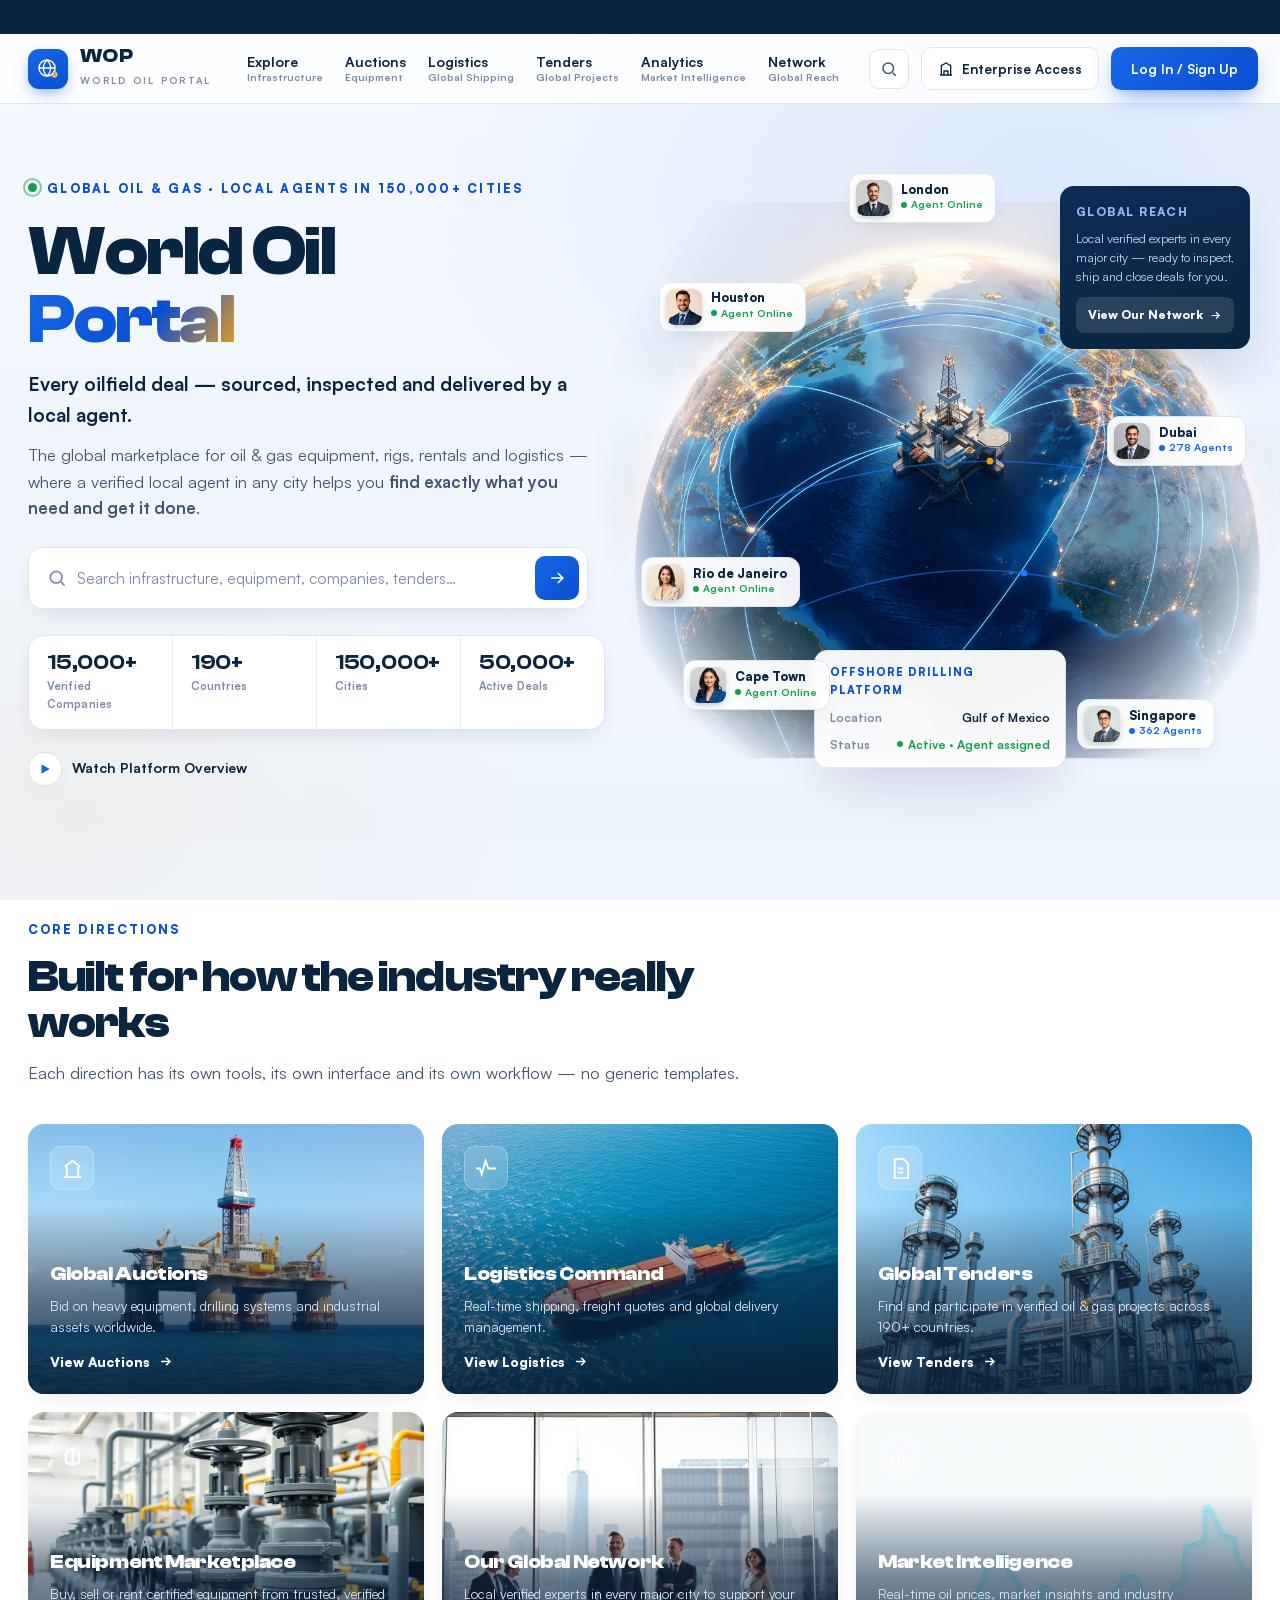
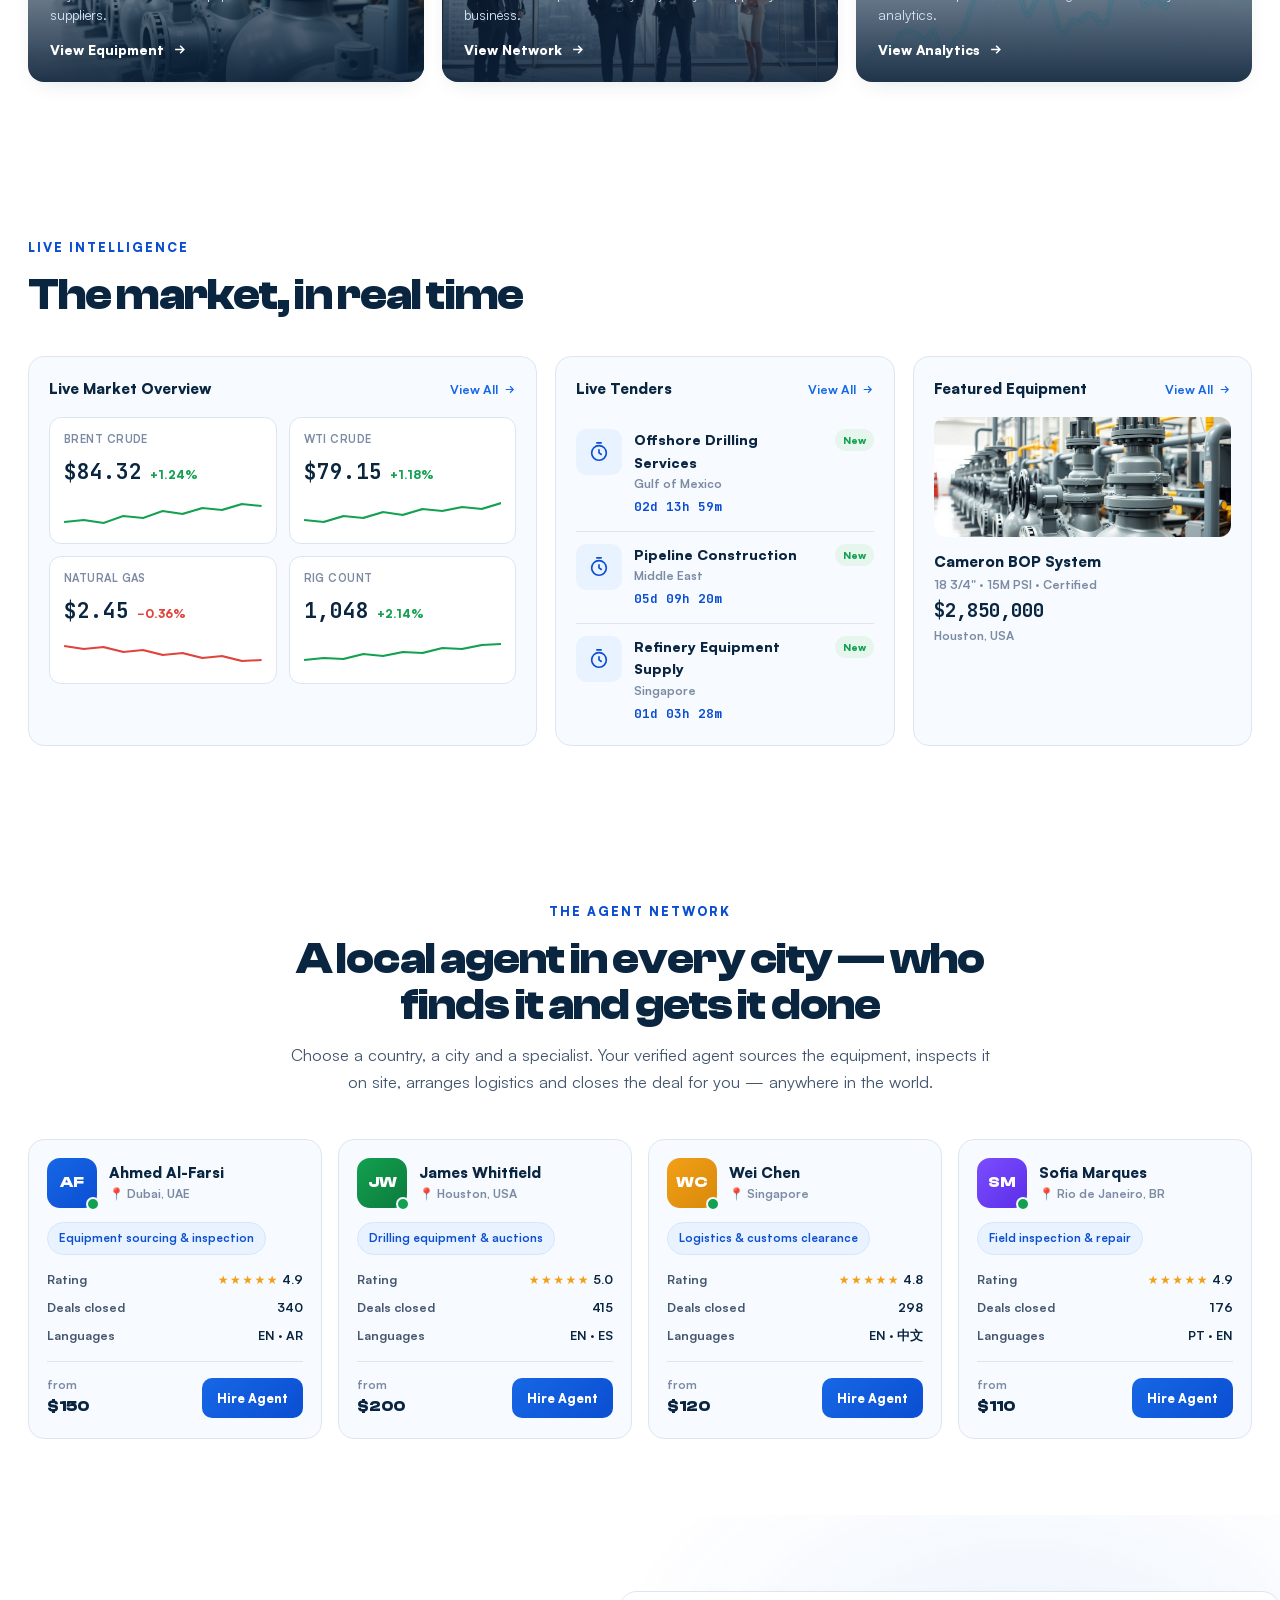
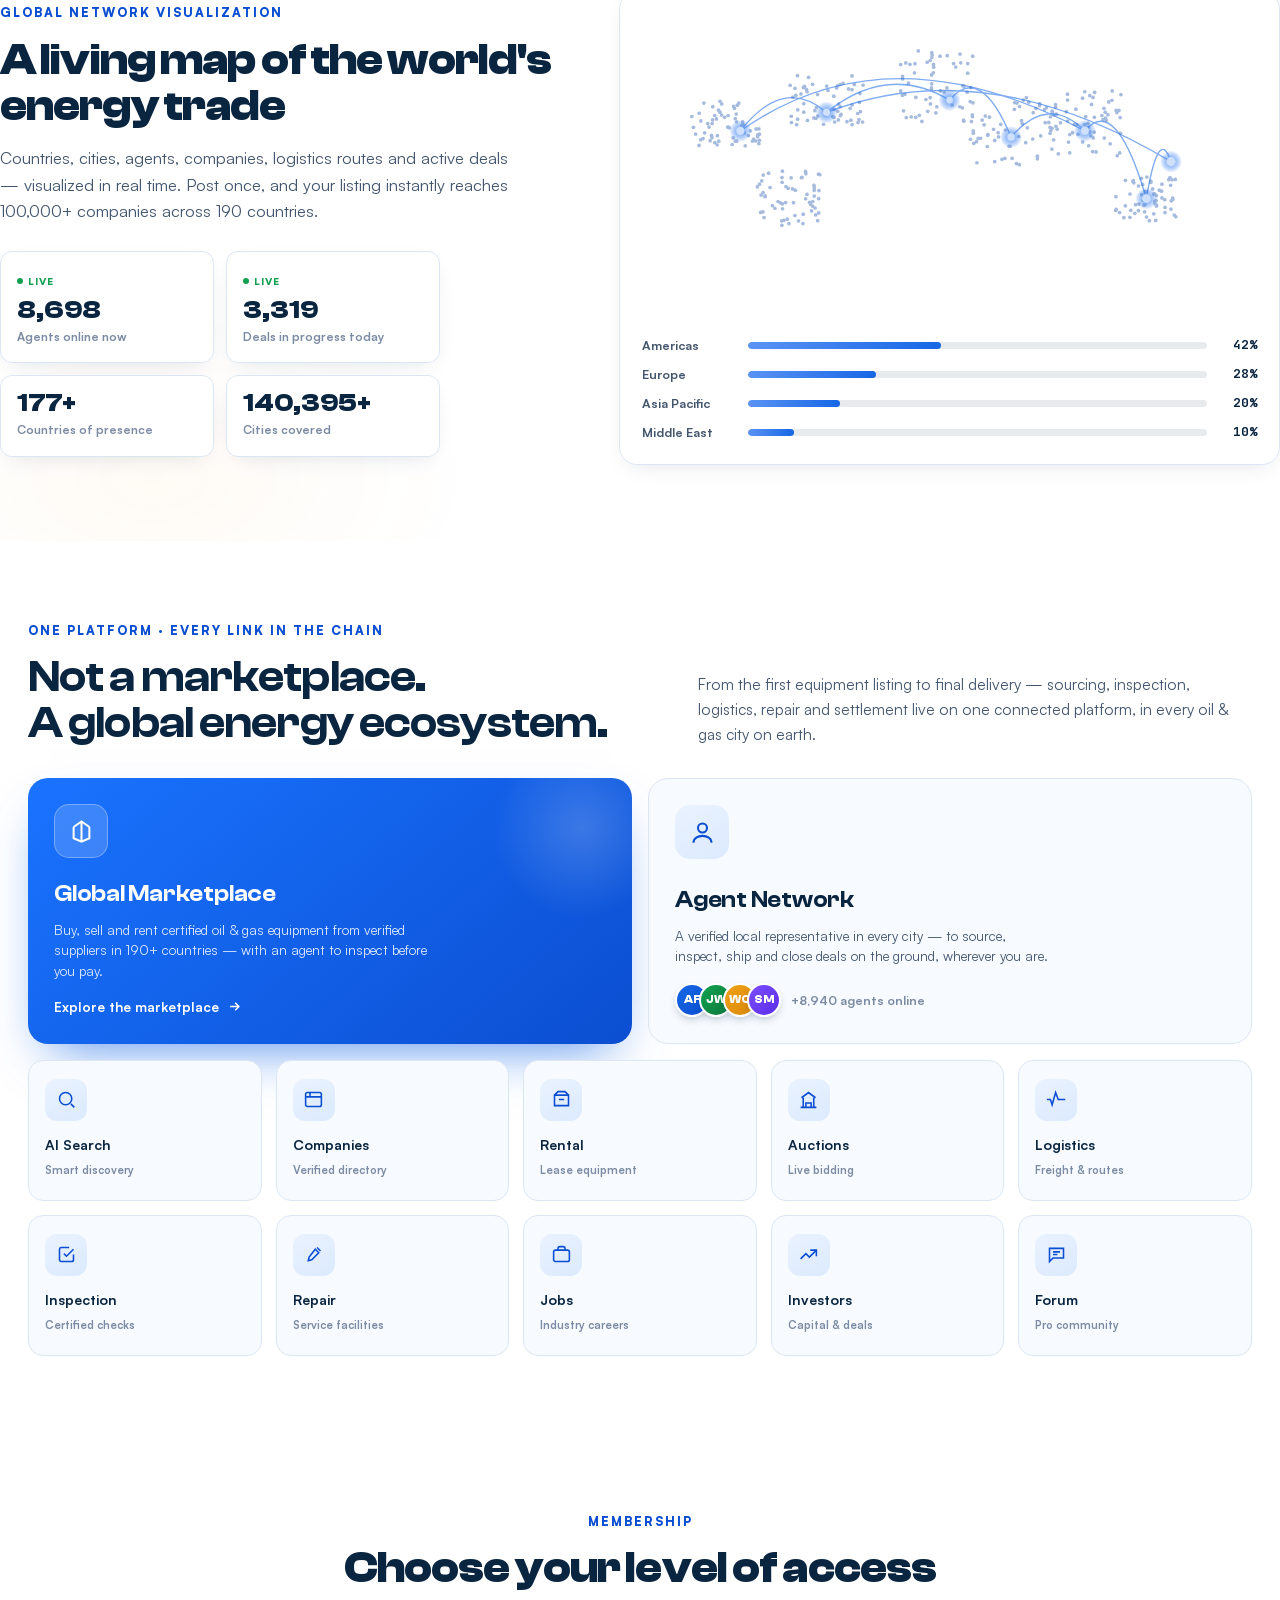
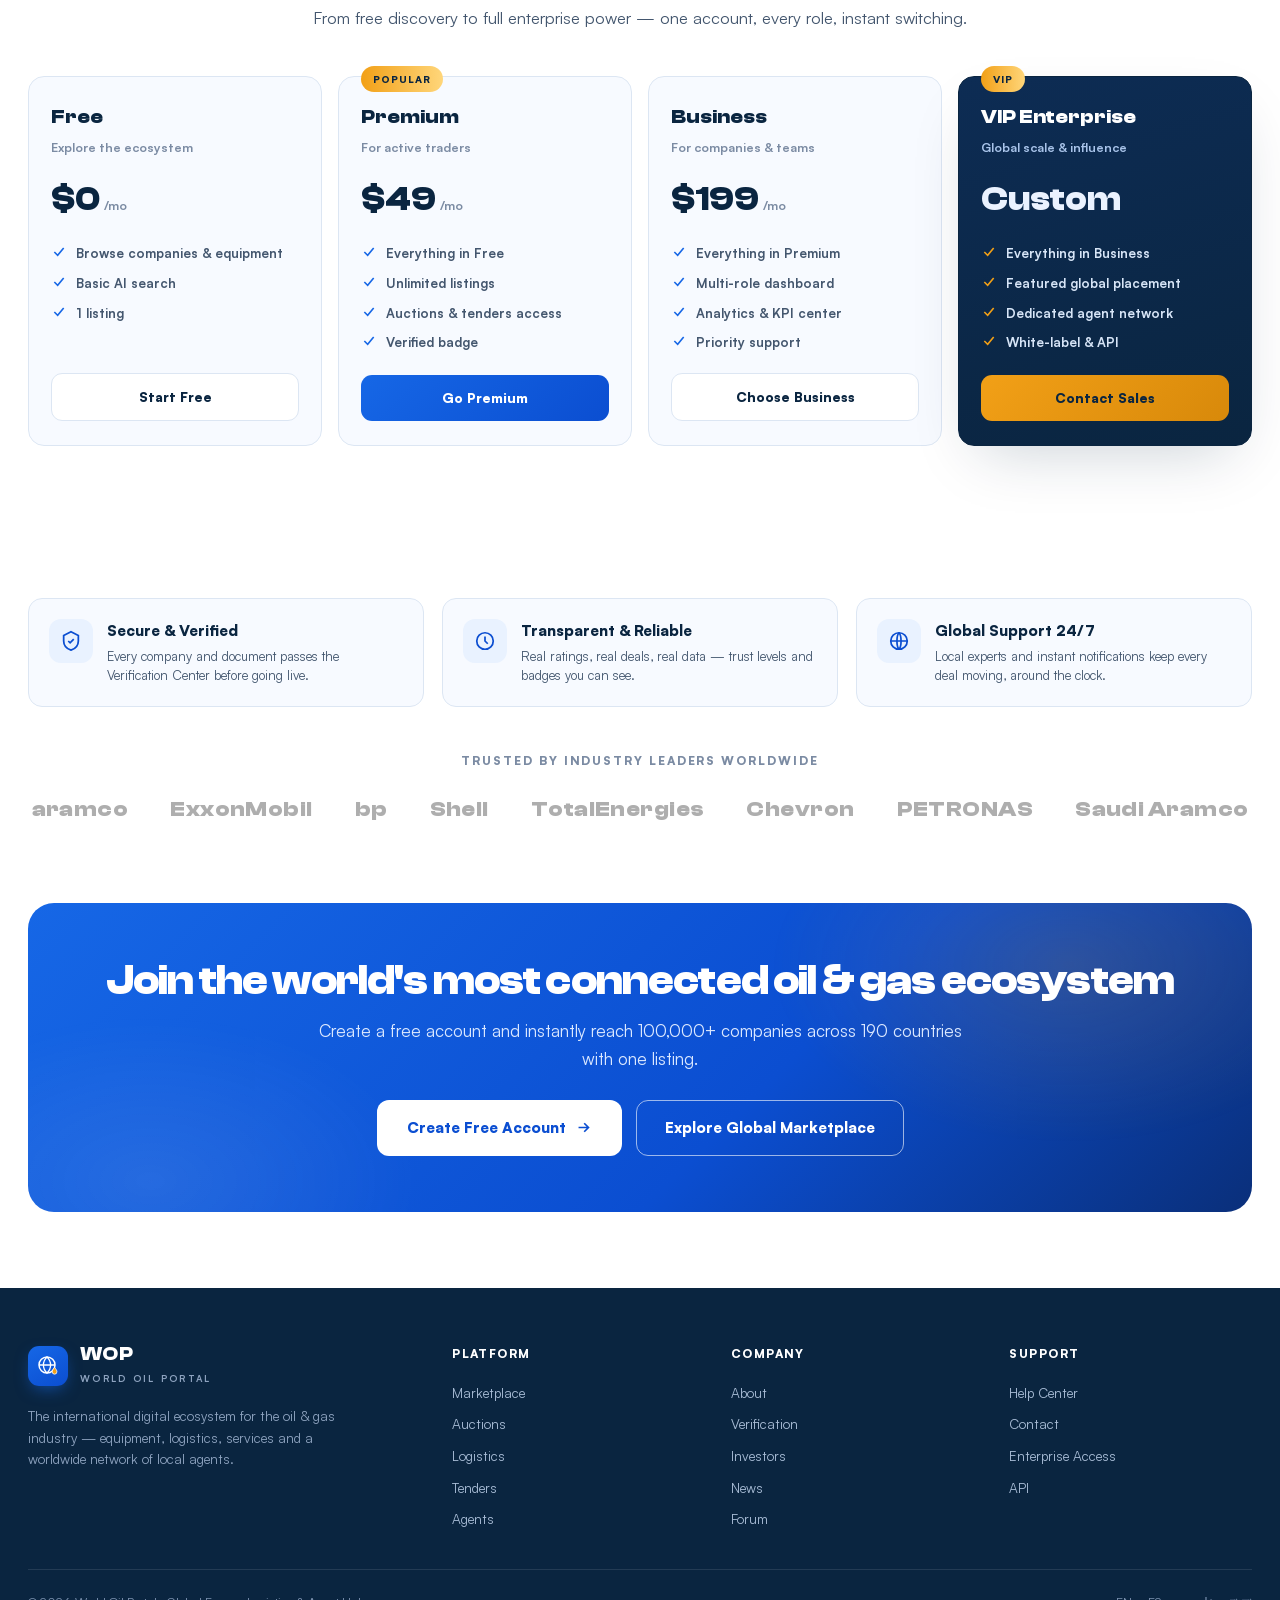
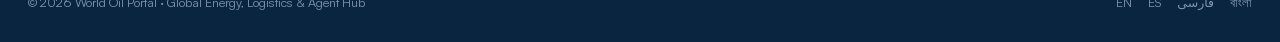
==== commit b18bde31: "Match reference: photo cards under hero, seamless globe blend, unified background" ====
--- a/index.html
+++ b/index.html
@@ -22,8 +22,13 @@
   --wrap:1280px;
 }
 html{scroll-behavior:smooth}
-body{background:var(--bg);color:var(--ink);font-family:'Satoshi',system-ui,sans-serif;line-height:1.6;
-  -webkit-font-smoothing:antialiased;overflow-x:hidden}
+body{color:var(--ink);font-family:'Satoshi',system-ui,sans-serif;line-height:1.6;
+  -webkit-font-smoothing:antialiased;overflow-x:hidden;
+  background:
+    radial-gradient(1200px 700px at 88% 4%,rgba(22,103,230,.09),transparent 55%),
+    radial-gradient(900px 600px at 4% 92%,rgba(242,160,23,.05),transparent 55%),
+    linear-gradient(180deg,#F5F9FF 0%,#EBF2FC 45%,#EEF4FD 100%);
+  background-attachment:fixed}
 a{color:inherit;text-decoration:none}
 .wrap{max-width:var(--wrap);margin:0 auto;padding:0 28px}
 h1,h2,h3,.disp{font-family:'Clash Display','Satoshi',sans-serif;letter-spacing:-.02em}
@@ -114,10 +119,10 @@
 .hero .watch .pl svg{width:14px;height:14px;fill:var(--blue)}
 
 /* ── globe visual ── */
-.visual{position:relative;height:600px}
-.globe-img{position:absolute;left:50%;top:50%;transform:translate(-50%,-50%);width:116%;max-width:none;height:auto;
-  -webkit-mask-image:radial-gradient(circle at 50% 50%, #000 66%, rgba(0,0,0,.5) 77%, transparent 87%);
-  mask-image:radial-gradient(circle at 50% 50%, #000 66%, rgba(0,0,0,.5) 77%, transparent 87%)}
+.visual{position:relative;height:640px;overflow:visible}
+.globe-img{position:absolute;left:50%;top:50%;transform:translate(-50%,-50%);width:122%;max-width:none;height:auto;
+  -webkit-mask-image:radial-gradient(circle at 50% 48%, #000 42%, rgba(0,0,0,.5) 60%, transparent 75%);
+  mask-image:radial-gradient(circle at 50% 48%, #000 42%, rgba(0,0,0,.5) 60%, transparent 75%)}
 .arcs{position:absolute;left:50%;top:50%;transform:translate(-50%,-50%);width:96%;height:96%;pointer-events:none}
 .pin img{width:36px;height:36px;border-radius:9px;object-fit:cover;flex:none;box-shadow:0 3px 8px -3px rgba(10,37,64,.4)}
 .hub{position:absolute;left:50%;top:50%;transform:translate(-50%,-50%);width:120px;height:120px;pointer-events:none}
@@ -156,7 +161,7 @@
 .sec-head p{margin-top:14px;font-size:16.5px;color:var(--ink2)}
 
 /* ── ecosystem chain ── */
-.eco{background:var(--bg2);border-top:1px solid var(--line);border-bottom:1px solid var(--line)}
+.eco{background:transparent}
 .eco-head{display:grid;grid-template-columns:1.15fr 1fr;gap:32px;align-items:end;margin-bottom:32px}
 .eco-head h2{font-family:'Clash Display',sans-serif;font-size:clamp(28px,3.6vw,44px);font-weight:600;margin-top:12px;line-height:1.04}
 .eco-head p{font-size:15.5px;color:var(--ink2);line-height:1.6}
@@ -232,7 +237,7 @@
 .rigcard .rc-r b.on i{width:6px;height:6px;border-radius:50%;background:var(--up);display:block}
 
 /* ── agent network ── */
-.agents-sec{background:var(--bg2);border-top:1px solid var(--line)}
+.agents-sec{background:transparent}
 .agent-grid{display:grid;grid-template-columns:repeat(4,1fr);gap:16px}
 .agent{background:var(--panel);border:1px solid var(--line);border-radius:16px;padding:18px;transition:.2s;display:flex;flex-direction:column}
 .agent:hover{transform:translateY(-3px);box-shadow:var(--shadow-s);border-color:var(--blue);background:#fff}
@@ -258,7 +263,7 @@
 @media(max-width:640px){.agent-grid{grid-template-columns:1fr}}
 
 /* ── intelligence row ── */
-.intel{background:var(--bg2);border-top:1px solid var(--line)}
+.intel{background:transparent}
 .intel-grid{display:grid;grid-template-columns:1.5fr 1fr 1fr;gap:18px}
 .card{background:var(--panel);border:1px solid var(--line);border-radius:var(--radius);padding:20px}
 .card .ch{display:flex;align-items:center;justify-content:space-between;margin-bottom:16px}
@@ -292,8 +297,7 @@
 .equip .loc{font-size:12px;color:var(--mut);font-weight:600}
 
 /* ── global network band ── */
-.netband{background:linear-gradient(160deg,#E7F0FF,#F4F8FF 72%);color:var(--ink);overflow:hidden;position:relative;
-  border-top:1px solid var(--line);border-bottom:1px solid var(--line)}
+.netband{background:transparent;color:var(--ink);overflow:hidden;position:relative}
 .netband::before{content:"";position:absolute;inset:0;opacity:.7;
   background:radial-gradient(700px 380px at 80% 20%,rgba(22,103,230,.10),transparent 60%),
   radial-gradient(560px 320px at 12% 90%,rgba(242,160,23,.06),transparent 60%)}
@@ -345,7 +349,7 @@
 .plan.vip .pbtn{background:linear-gradient(135deg,#F2A017,#D8890A);color:#0a2540}
 
 /* ── trust ── */
-.trust{background:var(--bg2);border-top:1px solid var(--line)}
+.trust{background:transparent}
 .trust-grid{display:grid;grid-template-columns:repeat(3,1fr);gap:18px;margin-bottom:44px}
 .tcard{display:flex;gap:14px;align-items:flex-start;background:var(--panel);border:1px solid var(--line);border-radius:14px;padding:20px}
 .tcard .ti{width:44px;height:44px;border-radius:12px;background:var(--sky);flex:none;display:flex;align-items:center;justify-content:center}
@@ -522,7 +526,133 @@
   </div>
 </div></header>
 
-<!-- ecosystem -->
+<section class="sec" id="features"><div class="wrap">
+  <div class="sec-head rv">
+    <span class="kick">Core Directions</span>
+    <h2>Built for how the industry really works</h2>
+    <p>Each direction has its own tools, its own interface and its own workflow — no generic templates.</p>
+  </div>
+  <div class="feat-grid">
+    <a class="feat rv" href="#"><img src="img/auctions.jpg" alt="Global auctions"><span class="fi"><svg viewBox="0 0 24 24"><path d="M3 21h18M6 21V10M18 21V10M4 10l8-6 8 6"/></svg></span><h3>Global Auctions</h3><p>Bid on heavy equipment, drilling systems and industrial assets worldwide.</p><span class="lnk">View Auctions <svg viewBox="0 0 24 24"><path d="M5 12h14M13 6l6 6-6 6"/></svg></span></a>
+    <a class="feat rv" href="#"><img src="img/logistics.jpg" alt="Logistics command"><span class="fi"><svg viewBox="0 0 24 24"><path d="M1 12h4l2 6 4-14 3 8h8"/></svg></span><h3>Logistics Command</h3><p>Real-time shipping, freight quotes and global delivery management.</p><span class="lnk">View Logistics <svg viewBox="0 0 24 24"><path d="M5 12h14M13 6l6 6-6 6"/></svg></span></a>
+    <a class="feat rv" href="#"><img src="img/tenders.jpg" alt="Global tenders"><span class="fi"><svg viewBox="0 0 24 24"><path d="M6 2h9l5 5v15H6z"/><path d="M9 12h6M9 16h6"/></svg></span><h3>Global Tenders</h3><p>Find and participate in verified oil &amp; gas projects across 190+ countries.</p><span class="lnk">View Tenders <svg viewBox="0 0 24 24"><path d="M5 12h14M13 6l6 6-6 6"/></svg></span></a>
+    <a class="feat rv" href="#"><img src="img/equipment.jpg" alt="Equipment marketplace"><span class="fi"><svg viewBox="0 0 24 24"><path d="M12 3v18M5 8l7-5 7 5M5 8v10l7 3 7-3V8"/></svg></span><h3>Equipment Marketplace</h3><p>Buy, sell or rent certified equipment from trusted, verified suppliers.</p><span class="lnk">View Equipment <svg viewBox="0 0 24 24"><path d="M5 12h14M13 6l6 6-6 6"/></svg></span></a>
+    <a class="feat rv" href="#"><img src="img/network.jpg" alt="Our global network"><span class="fi"><svg viewBox="0 0 24 24"><circle cx="12" cy="8" r="4"/><path d="M4 21c0-4 4-6 8-6s8 2 8 6"/></svg></span><h3>Our Global Network</h3><p>Local verified experts in every major city to support your business.</p><span class="lnk">View Network <svg viewBox="0 0 24 24"><path d="M5 12h14M13 6l6 6-6 6"/></svg></span></a>
+    <a class="feat rv" href="#"><img src="img/analytics.jpg" alt="Market intelligence"><span class="fi"><svg viewBox="0 0 24 24"><path d="M4 20V10M10 20V4M16 20v-7M22 20H2"/></svg></span><h3>Market Intelligence</h3><p>Real-time oil prices, market insights and industry analytics.</p><span class="lnk">View Analytics <svg viewBox="0 0 24 24"><path d="M5 12h14M13 6l6 6-6 6"/></svg></span></a>
+  </div>
+</div></section>
+
+<section class="sec intel" id="intel"><div class="wrap">
+  <div class="sec-head rv">
+    <span class="kick">Live Intelligence</span>
+    <h2>The market, in real time</h2>
+  </div>
+  <div class="intel-grid">
+    <div class="card rv">
+      <div class="ch"><b>Live Market Overview</b><a href="#">View All <svg viewBox="0 0 24 24"><path d="M5 12h14M13 6l6 6-6 6"/></svg></a></div>
+      <div class="mkt">
+        <div class="m"><div class="lbl">Brent Crude</div><div class="val"><b>$84.32</b><span class="chg up">+1.24%</span></div><svg viewBox="0 0 120 34" preserveAspectRatio="none"><polyline fill="none" stroke="#12A150" stroke-width="2" points="0,26 12,24 24,27 36,20 48,22 60,15 72,18 84,12 96,14 108,8 120,10"/></svg></div>
+        <div class="m"><div class="lbl">WTI Crude</div><div class="val"><b>$79.15</b><span class="chg up">+1.18%</span></div><svg viewBox="0 0 120 34" preserveAspectRatio="none"><polyline fill="none" stroke="#12A150" stroke-width="2" points="0,24 12,26 24,20 36,22 48,16 60,19 72,13 84,15 96,11 108,13 120,7"/></svg></div>
+        <div class="m"><div class="lbl">Natural Gas</div><div class="val"><b>$2.45</b><span class="chg down">−0.36%</span></div><svg viewBox="0 0 120 34" preserveAspectRatio="none"><polyline fill="none" stroke="#E0433B" stroke-width="2" points="0,10 12,13 24,11 36,16 48,14 60,19 72,17 84,22 96,20 108,25 120,24"/></svg></div>
+        <div class="m"><div class="lbl">Rig Count</div><div class="val"><b>1,048</b><span class="chg up">+2.14%</span></div><svg viewBox="0 0 120 34" preserveAspectRatio="none"><polyline fill="none" stroke="#12A150" stroke-width="2" points="0,24 12,22 24,23 36,18 48,20 60,16 72,17 84,12 96,13 108,9 120,8"/></svg></div>
+      </div>
+    </div>
+    <div class="card rv">
+      <div class="ch"><b>Live Tenders</b><a href="#">View All <svg viewBox="0 0 24 24"><path d="M5 12h14M13 6l6 6-6 6"/></svg></a></div>
+      <div class="tender"><span class="tim"><svg viewBox="0 0 24 24"><circle cx="12" cy="13" r="8"/><path d="M12 9v4l3 2M9 2h6"/></svg></span><div class="tb"><b>Offshore Drilling Services</b><span class="loc">Gulf of Mexico</span><span class="cd" data-timer="223200">02d 14h 32m</span></div><span class="new">New</span></div>
+      <div class="tender"><span class="tim"><svg viewBox="0 0 24 24"><circle cx="12" cy="13" r="8"/><path d="M12 9v4l3 2M9 2h6"/></svg></span><div class="tb"><b>Pipeline Construction</b><span class="loc">Middle East</span><span class="cd" data-timer="465660">05d 09h 21m</span></div><span class="new">New</span></div>
+      <div class="tender"><span class="tim"><svg viewBox="0 0 24 24"><circle cx="12" cy="13" r="8"/><path d="M12 9v4l3 2M9 2h6"/></svg></span><div class="tb"><b>Refinery Equipment Supply</b><span class="loc">Singapore</span><span class="cd" data-timer="98940">01d 03h 29m</span></div><span class="new">New</span></div>
+    </div>
+    <div class="card rv">
+      <div class="ch"><b>Featured Equipment</b><a href="#">View All <svg viewBox="0 0 24 24"><path d="M5 12h14M13 6l6 6-6 6"/></svg></a></div>
+      <div class="equip">
+        <div class="ei"><img src="img/equipment.jpg" alt="Cameron BOP System"></div>
+        <div><b>Cameron BOP System</b><div class="spec">18 3/4" · 15M PSI · Certified</div><div class="price">$2,850,000</div><div class="loc">Houston, USA</div></div>
+      </div>
+    </div>
+  </div>
+</div></section>
+
+<section class="sec agents-sec" id="agents"><div class="wrap">
+  <div class="sec-head center rv">
+    <span class="kick">The Agent Network</span>
+    <h2>A local agent in every city — who finds it and gets it done</h2>
+    <p>Choose a country, a city and a specialist. Your verified agent sources the equipment, inspects it on site, arranges logistics and closes the deal for you — anywhere in the world.</p>
+  </div>
+  <div class="agent-grid">
+    <div class="agent rv">
+      <div class="atop"><span class="aav" style="background:linear-gradient(135deg,#1667E6,#0B4ED1)">AF<span class="on"></span></span><span class="anm"><b>Ahmed Al-Farsi</b><span class="ac">📍 Dubai, UAE</span></span></div>
+      <span class="aspec">Equipment sourcing &amp; inspection</span>
+      <div class="ameta">
+        <div class="row"><span>Rating</span><b><span class="stars">★★★★★</span> 4.9</b></div>
+        <div class="row"><span>Deals closed</span><b>340</b></div>
+        <div class="row"><span>Languages</span><b>EN · AR</b></div>
+      </div>
+      <div class="afoot"><span class="price">from<b>$150</b></span><a class="hire" href="#cta">Hire Agent</a></div>
+    </div>
+    <div class="agent rv">
+      <div class="atop"><span class="aav" style="background:linear-gradient(135deg,#12A150,#0c7a3c)">JW<span class="on"></span></span><span class="anm"><b>James Whitfield</b><span class="ac">📍 Houston, USA</span></span></div>
+      <span class="aspec">Drilling equipment &amp; auctions</span>
+      <div class="ameta">
+        <div class="row"><span>Rating</span><b><span class="stars">★★★★★</span> 5.0</b></div>
+        <div class="row"><span>Deals closed</span><b>415</b></div>
+        <div class="row"><span>Languages</span><b>EN · ES</b></div>
+      </div>
+      <div class="afoot"><span class="price">from<b>$200</b></span><a class="hire" href="#cta">Hire Agent</a></div>
+    </div>
+    <div class="agent rv">
+      <div class="atop"><span class="aav" style="background:linear-gradient(135deg,#F2A017,#D8890A)">WC<span class="on"></span></span><span class="anm"><b>Wei Chen</b><span class="ac">📍 Singapore</span></span></div>
+      <span class="aspec">Logistics &amp; customs clearance</span>
+      <div class="ameta">
+        <div class="row"><span>Rating</span><b><span class="stars">★★★★★</span> 4.8</b></div>
+        <div class="row"><span>Deals closed</span><b>298</b></div>
+        <div class="row"><span>Languages</span><b>EN · 中文</b></div>
+      </div>
+      <div class="afoot"><span class="price">from<b>$120</b></span><a class="hire" href="#cta">Hire Agent</a></div>
+    </div>
+    <div class="agent rv">
+      <div class="atop"><span class="aav" style="background:linear-gradient(135deg,#7c4dff,#5a2ee8)">SM<span class="on"></span></span><span class="anm"><b>Sofia Marques</b><span class="ac">📍 Rio de Janeiro, BR</span></span></div>
+      <span class="aspec">Field inspection &amp; repair</span>
+      <div class="ameta">
+        <div class="row"><span>Rating</span><b><span class="stars">★★★★★</span> 4.9</b></div>
+        <div class="row"><span>Deals closed</span><b>176</b></div>
+        <div class="row"><span>Languages</span><b>PT · EN</b></div>
+      </div>
+      <div class="afoot"><span class="price">from<b>$110</b></span><a class="hire" href="#cta">Hire Agent</a></div>
+    </div>
+  </div>
+</div></section>
+
+<section class="netband" id="network"><div class="wrap sec"><div class="net-grid">
+  <div class="rv">
+    <span class="kick">Global Network Visualization</span>
+    <h2>A living map of the world's energy trade</h2>
+    <p class="lead">Countries, cities, agents, companies, logistics routes and active deals — visualized in real time. Post once, and your listing instantly reaches 100,000+ companies across 190 countries.</p>
+    <div class="livemetrics">
+      <div class="lm"><span class="live"><i></i>LIVE</span><b data-count="8940">0</b><span>Agents online now</span></div>
+      <div class="lm"><span class="live"><i></i>LIVE</span><b data-count="3412">0</b><span>Deals in progress today</span></div>
+      <div class="lm"><b data-count="190" data-suffix="+">0</b><span>Countries of presence</span></div>
+      <div class="lm"><b data-count="150000" data-suffix="+">0</b><span>Cities covered</span></div>
+    </div>
+  </div>
+  <div class="mapbox rv">
+    <svg viewBox="0 0 500 250" id="netmap">
+      <defs>
+        <radialGradient id="node" cx="50%" cy="50%" r="50%"><stop offset="0%" stop-color="#7fb0ff"/><stop offset="100%" stop-color="#1667E6" stop-opacity="0"/></radialGradient>
+      </defs>
+      <g id="dots" fill="#4d78bd" opacity=".5"></g>
+      <g id="arcs" fill="none" stroke="#1667E6" stroke-width="1.1" opacity=".55"></g>
+      <g id="hubs"></g>
+    </svg>
+    <div class="region">
+      <div class="r"><span>Americas</span><span class="bar"><i data-w="42"></i></span><span class="pct">42%</span></div>
+      <div class="r"><span>Europe</span><span class="bar"><i data-w="28"></i></span><span class="pct">28%</span></div>
+      <div class="r"><span>Asia Pacific</span><span class="bar"><i data-w="20"></i></span><span class="pct">20%</span></div>
+      <div class="r"><span>Middle East</span><span class="bar"><i data-w="10"></i></span><span class="pct">10%</span></div>
+    </div>
+  </div>
+</div></div></section>
+
 <section class="sec eco" id="ecosystem"><div class="wrap">
   <div class="eco-head rv">
     <div>
@@ -564,138 +694,6 @@
   </div>
 </div></section>
 
-<!-- features -->
-<section class="sec" id="features"><div class="wrap">
-  <div class="sec-head rv">
-    <span class="kick">Core Directions</span>
-    <h2>Built for how the industry really works</h2>
-    <p>Each direction has its own tools, its own interface and its own workflow — no generic templates.</p>
-  </div>
-  <div class="feat-grid">
-    <a class="feat rv" href="#"><img src="img/auctions.jpg" alt="Global auctions"><span class="fi"><svg viewBox="0 0 24 24"><path d="M3 21h18M6 21V10M18 21V10M4 10l8-6 8 6"/></svg></span><h3>Global Auctions</h3><p>Bid on heavy equipment, drilling systems and industrial assets worldwide.</p><span class="lnk">View Auctions <svg viewBox="0 0 24 24"><path d="M5 12h14M13 6l6 6-6 6"/></svg></span></a>
-    <a class="feat rv" href="#"><img src="img/logistics.jpg" alt="Logistics command"><span class="fi"><svg viewBox="0 0 24 24"><path d="M1 12h4l2 6 4-14 3 8h8"/></svg></span><h3>Logistics Command</h3><p>Real-time shipping, freight quotes and global delivery management.</p><span class="lnk">View Logistics <svg viewBox="0 0 24 24"><path d="M5 12h14M13 6l6 6-6 6"/></svg></span></a>
-    <a class="feat rv" href="#"><img src="img/tenders.jpg" alt="Global tenders"><span class="fi"><svg viewBox="0 0 24 24"><path d="M6 2h9l5 5v15H6z"/><path d="M9 12h6M9 16h6"/></svg></span><h3>Global Tenders</h3><p>Find and participate in verified oil &amp; gas projects across 190+ countries.</p><span class="lnk">View Tenders <svg viewBox="0 0 24 24"><path d="M5 12h14M13 6l6 6-6 6"/></svg></span></a>
-    <a class="feat rv" href="#"><img src="img/equipment.jpg" alt="Equipment marketplace"><span class="fi"><svg viewBox="0 0 24 24"><path d="M12 3v18M5 8l7-5 7 5M5 8v10l7 3 7-3V8"/></svg></span><h3>Equipment Marketplace</h3><p>Buy, sell or rent certified equipment from trusted, verified suppliers.</p><span class="lnk">View Equipment <svg viewBox="0 0 24 24"><path d="M5 12h14M13 6l6 6-6 6"/></svg></span></a>
-    <a class="feat rv" href="#"><img src="img/network.jpg" alt="Our global network"><span class="fi"><svg viewBox="0 0 24 24"><circle cx="12" cy="8" r="4"/><path d="M4 21c0-4 4-6 8-6s8 2 8 6"/></svg></span><h3>Our Global Network</h3><p>Local verified experts in every major city to support your business.</p><span class="lnk">View Network <svg viewBox="0 0 24 24"><path d="M5 12h14M13 6l6 6-6 6"/></svg></span></a>
-    <a class="feat rv" href="#"><img src="img/analytics.jpg" alt="Market intelligence"><span class="fi"><svg viewBox="0 0 24 24"><path d="M4 20V10M10 20V4M16 20v-7M22 20H2"/></svg></span><h3>Market Intelligence</h3><p>Real-time oil prices, market insights and industry analytics.</p><span class="lnk">View Analytics <svg viewBox="0 0 24 24"><path d="M5 12h14M13 6l6 6-6 6"/></svg></span></a>
-  </div>
-</div></section>
-
-<!-- agent network -->
-<section class="sec agents-sec" id="agents"><div class="wrap">
-  <div class="sec-head center rv">
-    <span class="kick">The Agent Network</span>
-    <h2>A local agent in every city — who finds it and gets it done</h2>
-    <p>Choose a country, a city and a specialist. Your verified agent sources the equipment, inspects it on site, arranges logistics and closes the deal for you — anywhere in the world.</p>
-  </div>
-  <div class="agent-grid">
-    <div class="agent rv">
-      <div class="atop"><span class="aav" style="background:linear-gradient(135deg,#1667E6,#0B4ED1)">AF<span class="on"></span></span><span class="anm"><b>Ahmed Al-Farsi</b><span class="ac">📍 Dubai, UAE</span></span></div>
-      <span class="aspec">Equipment sourcing &amp; inspection</span>
-      <div class="ameta">
-        <div class="row"><span>Rating</span><b><span class="stars">★★★★★</span> 4.9</b></div>
-        <div class="row"><span>Deals closed</span><b>340</b></div>
-        <div class="row"><span>Languages</span><b>EN · AR</b></div>
-      </div>
-      <div class="afoot"><span class="price">from<b>$150</b></span><a class="hire" href="#cta">Hire Agent</a></div>
-    </div>
-    <div class="agent rv">
-      <div class="atop"><span class="aav" style="background:linear-gradient(135deg,#12A150,#0c7a3c)">JW<span class="on"></span></span><span class="anm"><b>James Whitfield</b><span class="ac">📍 Houston, USA</span></span></div>
-      <span class="aspec">Drilling equipment &amp; auctions</span>
-      <div class="ameta">
-        <div class="row"><span>Rating</span><b><span class="stars">★★★★★</span> 5.0</b></div>
-        <div class="row"><span>Deals closed</span><b>415</b></div>
-        <div class="row"><span>Languages</span><b>EN · ES</b></div>
-      </div>
-      <div class="afoot"><span class="price">from<b>$200</b></span><a class="hire" href="#cta">Hire Agent</a></div>
-    </div>
-    <div class="agent rv">
-      <div class="atop"><span class="aav" style="background:linear-gradient(135deg,#F2A017,#D8890A)">WC<span class="on"></span></span><span class="anm"><b>Wei Chen</b><span class="ac">📍 Singapore</span></span></div>
-      <span class="aspec">Logistics &amp; customs clearance</span>
-      <div class="ameta">
-        <div class="row"><span>Rating</span><b><span class="stars">★★★★★</span> 4.8</b></div>
-        <div class="row"><span>Deals closed</span><b>298</b></div>
-        <div class="row"><span>Languages</span><b>EN · 中文</b></div>
-      </div>
-      <div class="afoot"><span class="price">from<b>$120</b></span><a class="hire" href="#cta">Hire Agent</a></div>
-    </div>
-    <div class="agent rv">
-      <div class="atop"><span class="aav" style="background:linear-gradient(135deg,#7c4dff,#5a2ee8)">SM<span class="on"></span></span><span class="anm"><b>Sofia Marques</b><span class="ac">📍 Rio de Janeiro, BR</span></span></div>
-      <span class="aspec">Field inspection &amp; repair</span>
-      <div class="ameta">
-        <div class="row"><span>Rating</span><b><span class="stars">★★★★★</span> 4.9</b></div>
-        <div class="row"><span>Deals closed</span><b>176</b></div>
-        <div class="row"><span>Languages</span><b>PT · EN</b></div>
-      </div>
-      <div class="afoot"><span class="price">from<b>$110</b></span><a class="hire" href="#cta">Hire Agent</a></div>
-    </div>
-  </div>
-</div></section>
-
-<!-- intelligence row -->
-<section class="sec intel" id="intel"><div class="wrap">
-  <div class="sec-head rv">
-    <span class="kick">Live Intelligence</span>
-    <h2>The market, in real time</h2>
-  </div>
-  <div class="intel-grid">
-    <div class="card rv">
-      <div class="ch"><b>Live Market Overview</b><a href="#">View All <svg viewBox="0 0 24 24"><path d="M5 12h14M13 6l6 6-6 6"/></svg></a></div>
-      <div class="mkt">
-        <div class="m"><div class="lbl">Brent Crude</div><div class="val"><b>$84.32</b><span class="chg up">+1.24%</span></div><svg viewBox="0 0 120 34" preserveAspectRatio="none"><polyline fill="none" stroke="#12A150" stroke-width="2" points="0,26 12,24 24,27 36,20 48,22 60,15 72,18 84,12 96,14 108,8 120,10"/></svg></div>
-        <div class="m"><div class="lbl">WTI Crude</div><div class="val"><b>$79.15</b><span class="chg up">+1.18%</span></div><svg viewBox="0 0 120 34" preserveAspectRatio="none"><polyline fill="none" stroke="#12A150" stroke-width="2" points="0,24 12,26 24,20 36,22 48,16 60,19 72,13 84,15 96,11 108,13 120,7"/></svg></div>
-        <div class="m"><div class="lbl">Natural Gas</div><div class="val"><b>$2.45</b><span class="chg down">−0.36%</span></div><svg viewBox="0 0 120 34" preserveAspectRatio="none"><polyline fill="none" stroke="#E0433B" stroke-width="2" points="0,10 12,13 24,11 36,16 48,14 60,19 72,17 84,22 96,20 108,25 120,24"/></svg></div>
-        <div class="m"><div class="lbl">Rig Count</div><div class="val"><b>1,048</b><span class="chg up">+2.14%</span></div><svg viewBox="0 0 120 34" preserveAspectRatio="none"><polyline fill="none" stroke="#12A150" stroke-width="2" points="0,24 12,22 24,23 36,18 48,20 60,16 72,17 84,12 96,13 108,9 120,8"/></svg></div>
-      </div>
-    </div>
-    <div class="card rv">
-      <div class="ch"><b>Live Tenders</b><a href="#">View All <svg viewBox="0 0 24 24"><path d="M5 12h14M13 6l6 6-6 6"/></svg></a></div>
-      <div class="tender"><span class="tim"><svg viewBox="0 0 24 24"><circle cx="12" cy="13" r="8"/><path d="M12 9v4l3 2M9 2h6"/></svg></span><div class="tb"><b>Offshore Drilling Services</b><span class="loc">Gulf of Mexico</span><span class="cd" data-timer="223200">02d 14h 32m</span></div><span class="new">New</span></div>
-      <div class="tender"><span class="tim"><svg viewBox="0 0 24 24"><circle cx="12" cy="13" r="8"/><path d="M12 9v4l3 2M9 2h6"/></svg></span><div class="tb"><b>Pipeline Construction</b><span class="loc">Middle East</span><span class="cd" data-timer="465660">05d 09h 21m</span></div><span class="new">New</span></div>
-      <div class="tender"><span class="tim"><svg viewBox="0 0 24 24"><circle cx="12" cy="13" r="8"/><path d="M12 9v4l3 2M9 2h6"/></svg></span><div class="tb"><b>Refinery Equipment Supply</b><span class="loc">Singapore</span><span class="cd" data-timer="98940">01d 03h 29m</span></div><span class="new">New</span></div>
-    </div>
-    <div class="card rv">
-      <div class="ch"><b>Featured Equipment</b><a href="#">View All <svg viewBox="0 0 24 24"><path d="M5 12h14M13 6l6 6-6 6"/></svg></a></div>
-      <div class="equip">
-        <div class="ei"><img src="img/equipment.jpg" alt="Cameron BOP System"></div>
-        <div><b>Cameron BOP System</b><div class="spec">18 3/4" · 15M PSI · Certified</div><div class="price">$2,850,000</div><div class="loc">Houston, USA</div></div>
-      </div>
-    </div>
-  </div>
-</div></section>
-
-<!-- global network band -->
-<section class="netband" id="network"><div class="wrap sec"><div class="net-grid">
-  <div class="rv">
-    <span class="kick">Global Network Visualization</span>
-    <h2>A living map of the world's energy trade</h2>
-    <p class="lead">Countries, cities, agents, companies, logistics routes and active deals — visualized in real time. Post once, and your listing instantly reaches 100,000+ companies across 190 countries.</p>
-    <div class="livemetrics">
-      <div class="lm"><span class="live"><i></i>LIVE</span><b data-count="8940">0</b><span>Agents online now</span></div>
-      <div class="lm"><span class="live"><i></i>LIVE</span><b data-count="3412">0</b><span>Deals in progress today</span></div>
-      <div class="lm"><b data-count="190" data-suffix="+">0</b><span>Countries of presence</span></div>
-      <div class="lm"><b data-count="150000" data-suffix="+">0</b><span>Cities covered</span></div>
-    </div>
-  </div>
-  <div class="mapbox rv">
-    <svg viewBox="0 0 500 250" id="netmap">
-      <defs>
-        <radialGradient id="node" cx="50%" cy="50%" r="50%"><stop offset="0%" stop-color="#7fb0ff"/><stop offset="100%" stop-color="#1667E6" stop-opacity="0"/></radialGradient>
-      </defs>
-      <g id="dots" fill="#4d78bd" opacity=".5"></g>
-      <g id="arcs" fill="none" stroke="#1667E6" stroke-width="1.1" opacity=".55"></g>
-      <g id="hubs"></g>
-    </svg>
-    <div class="region">
-      <div class="r"><span>Americas</span><span class="bar"><i data-w="42"></i></span><span class="pct">42%</span></div>
-      <div class="r"><span>Europe</span><span class="bar"><i data-w="28"></i></span><span class="pct">28%</span></div>
-      <div class="r"><span>Asia Pacific</span><span class="bar"><i data-w="20"></i></span><span class="pct">20%</span></div>
-      <div class="r"><span>Middle East</span><span class="bar"><i data-w="10"></i></span><span class="pct">10%</span></div>
-    </div>
-  </div>
-</div></div></section>
-
-<!-- subscriptions -->
 <section class="sec" id="plans"><div class="wrap">
   <div class="sec-head center rv">
     <span class="kick">Membership</span>
@@ -710,7 +708,6 @@
   </div>
 </div></section>
 
-<!-- trust -->
 <section class="sec trust"><div class="wrap">
   <div class="trust-grid">
     <div class="tcard rv"><span class="ti"><svg viewBox="0 0 24 24"><path d="M12 2l8 4v6c0 5-3.5 8.5-8 10-4.5-1.5-8-5-8-10V6z"/><path d="M9 12l2 2 4-4"/></svg></span><div><b>Secure &amp; Verified</b><p>Every company and document passes the Verification Center before going live.</p></div></div>
@@ -721,7 +718,6 @@
   <div class="logos rv"><span>aramco</span><span>ExxonMobil</span><span>bp</span><span>Shell</span><span>TotalEnergies</span><span>Chevron</span><span>PETRONAS</span><span>Saudi Aramco</span></div>
 </div></section>
 
-<!-- cta -->
 <section class="cta"><div class="wrap"><div class="cta-in rv">
   <h2>Join the world's most connected oil &amp; gas ecosystem</h2>
   <p>Create a free account and instantly reach 100,000+ companies across 190 countries with one listing.</p>
@@ -731,7 +727,6 @@
   </div>
 </div></div></section>
 
-<!-- footer -->
 <footer><div class="wrap">
   <div class="foot-grid">
     <div>
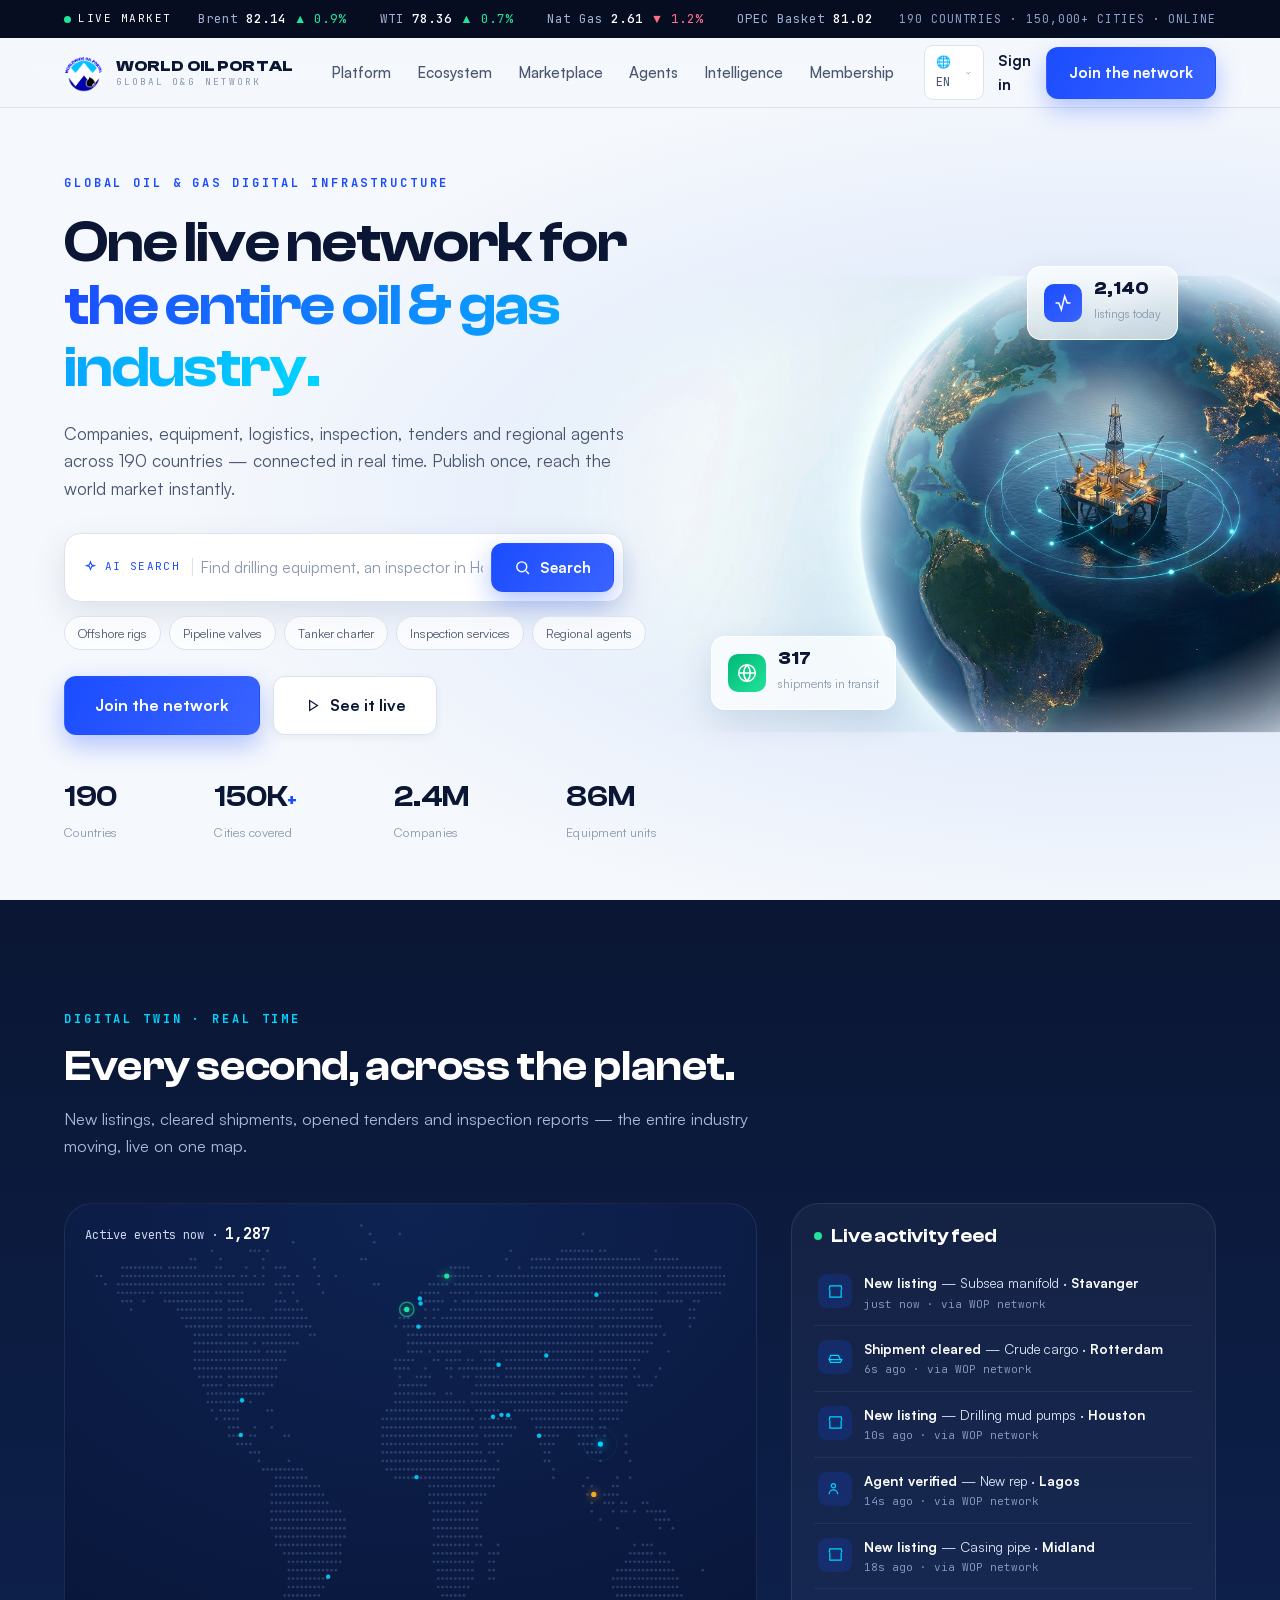
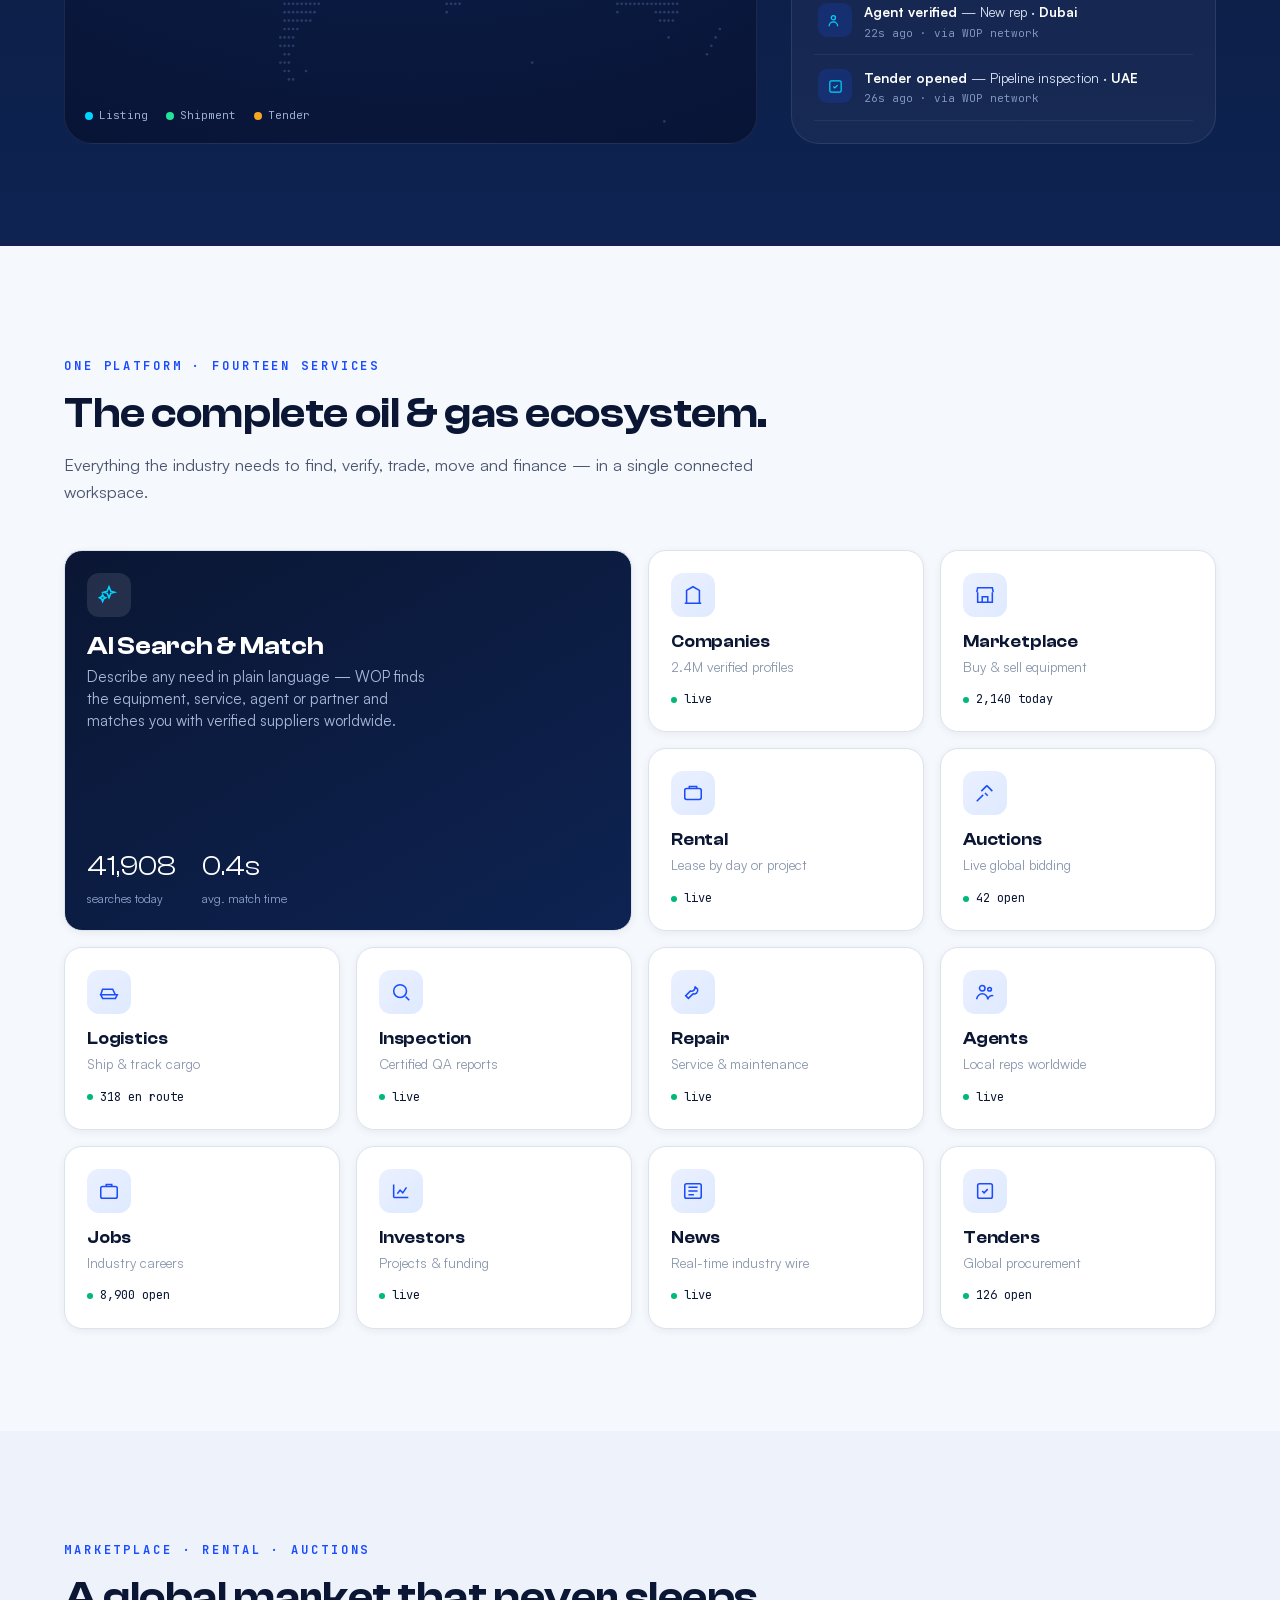
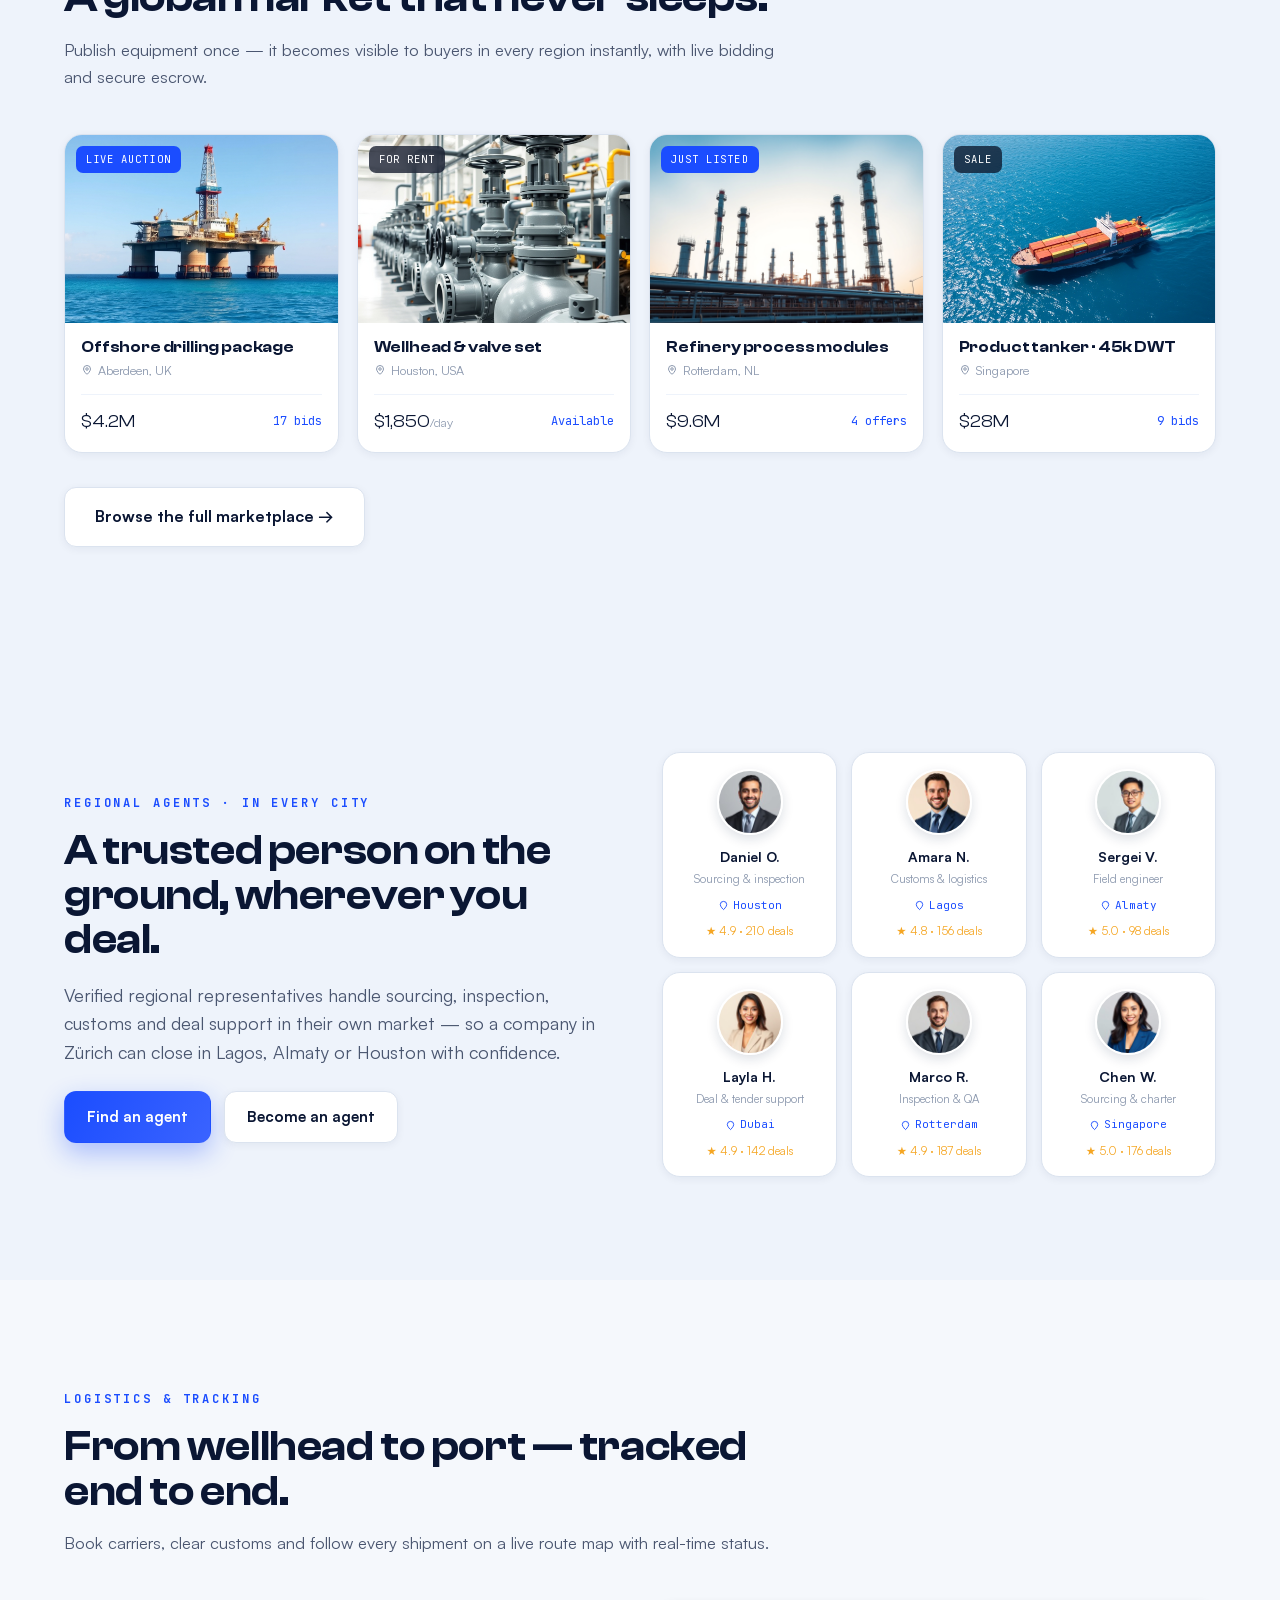
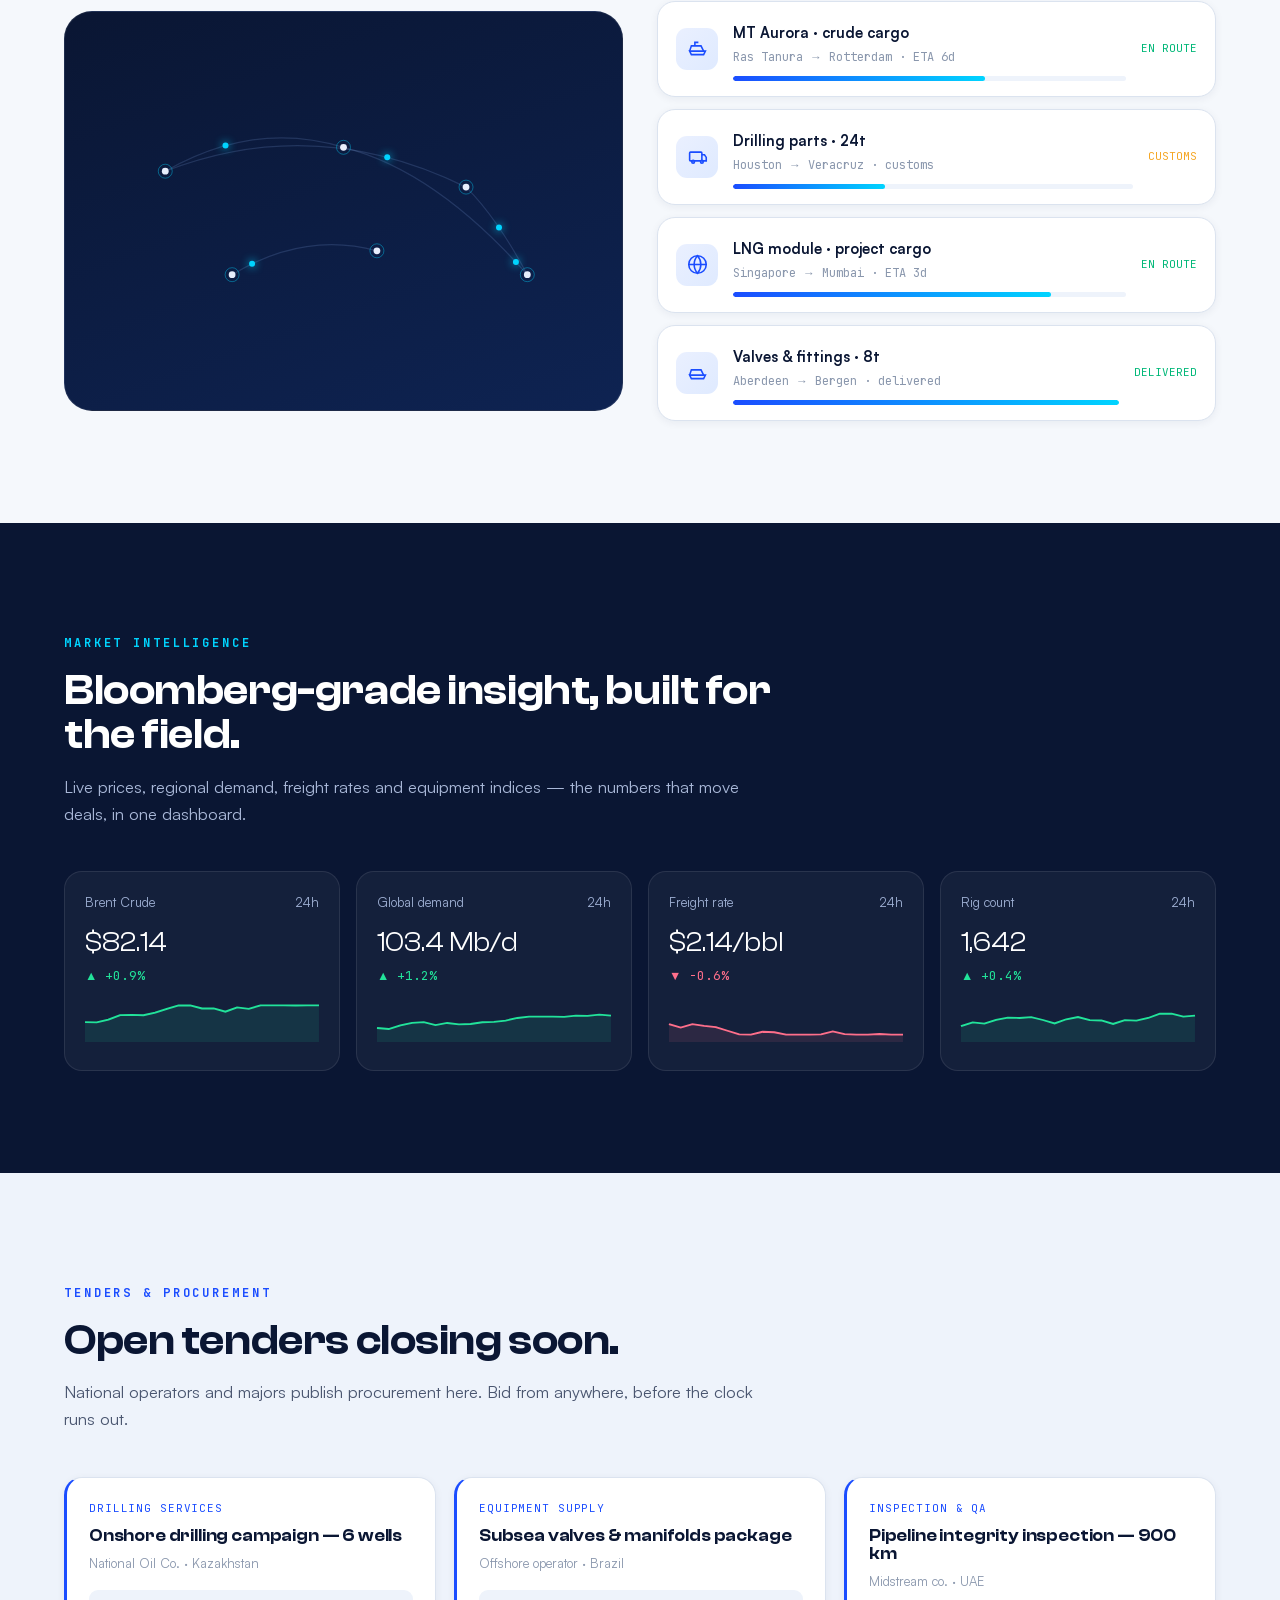
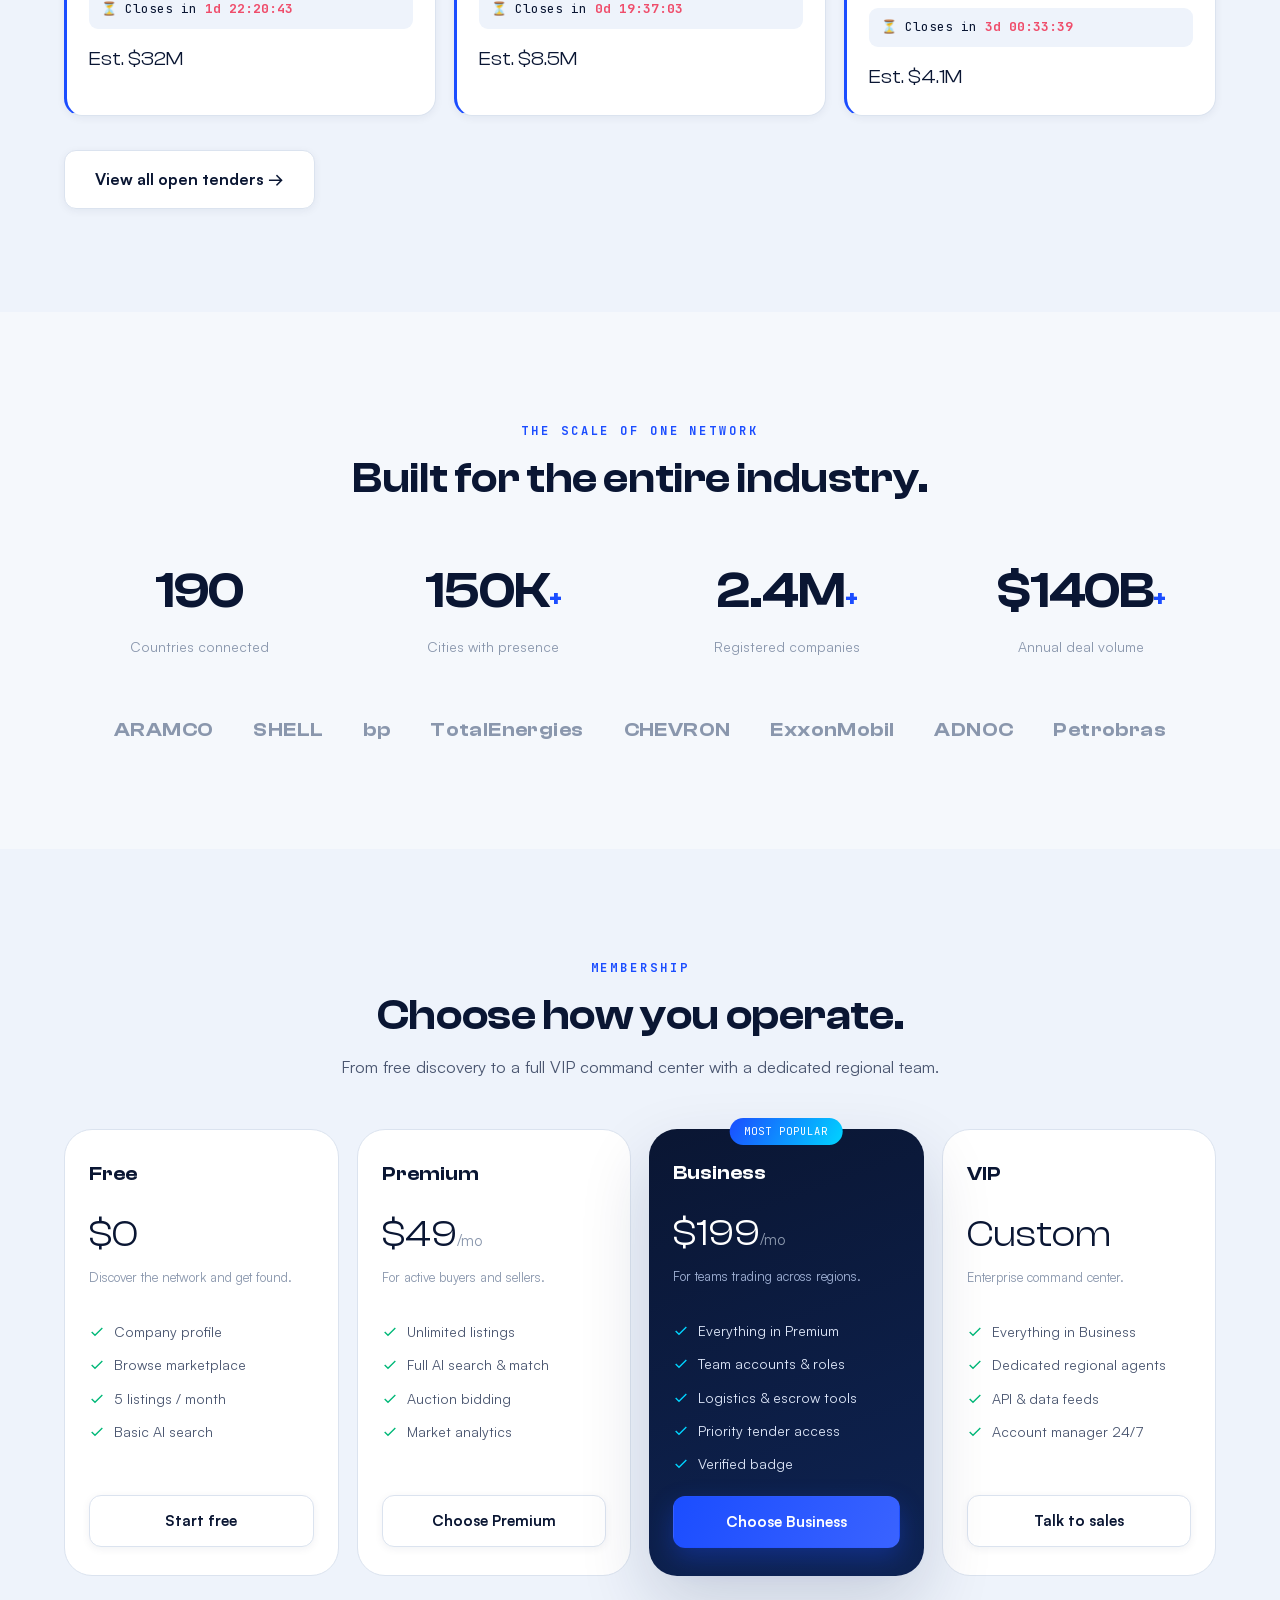
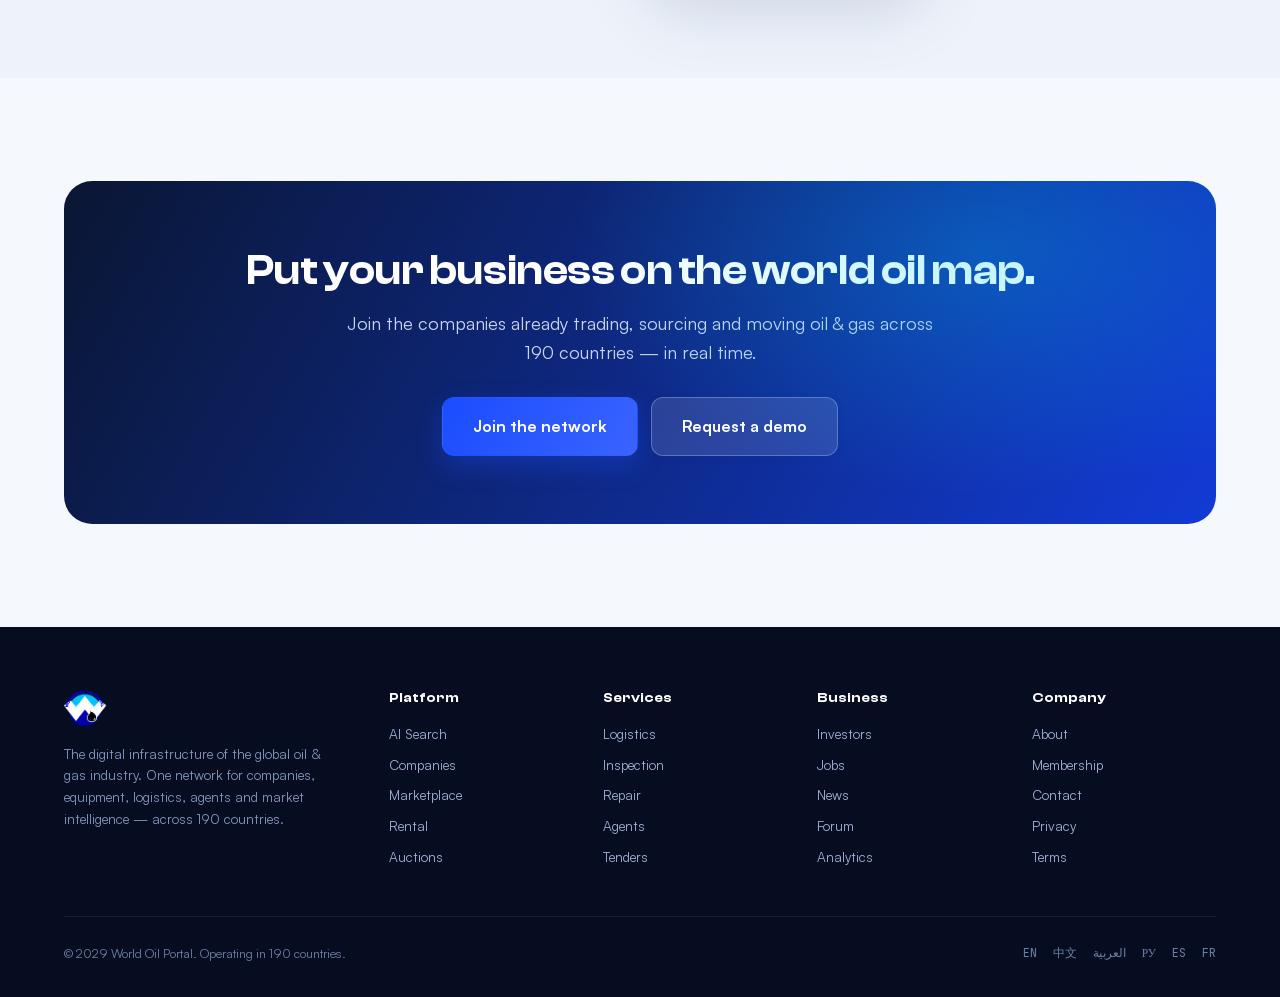
==== commit c9be15d1: "Homepage rebuilt to WOP AI brief: light premium enterprise, real WOP logo, live dotted world map wit" ====
--- a/index.html
+++ b/index.html
@@ -2,820 +2,989 @@
 <html lang="en">
 <head>
 <meta charset="UTF-8">
-<meta name="viewport" content="width=device-width, initial-scale=1">
-<title>World Oil Portal — Global Energy, Logistics & Agent Hub</title>
-<meta name="description" content="World Oil Portal — the international digital ecosystem for the oil & gas industry. Equipment, rental, auctions, logistics, inspection, agents and services across 190+ countries and 150,000+ cities.">
-<link rel="preconnect" href="/">
+<meta name="viewport" content="width=device-width, initial-scale=1.0">
+<title>World Oil Portal — The global oil &amp; gas industry in one live network</title>
+<meta name="description" content="World Oil Portal (WOP) is the digital infrastructure of the global oil &amp; gas industry — companies, equipment, marketplace, rental, auctions, logistics, inspection, agents, tenders and AI market intelligence across 190 countries.">
 <style>
 @import url('fonts/fonts.css');
+
+/* ============ TOKENS ============ */
+:root{
+  --snow:#f5f8fc;
+  --ice:#eef3fb;
+  --white:#ffffff;
+  --titanium:#dbe3ef;
+  --silver:#8a97ad;
+  --graphite:#4a5670;
+  --navy:#0a1633;
+  --navy2:#0e2352;
+  --midnight:#060d20;
+  --blue:#1b4dff;
+  --blue-d:#123bd6;
+  --cyan:#00d4ff;
+  --ink:#132043;
+  --ok:#00b878;
+  --warn:#f5a623;
+  --down:#ef4d6b;
+  --glass:rgba(255,255,255,.72);
+  --glass-brd:rgba(255,255,255,.9);
+  --shadow-s:0 2px 8px rgba(13,32,74,.06);
+  --shadow-m:0 12px 34px rgba(13,32,74,.10);
+  --shadow-l:0 30px 70px rgba(13,32,74,.16);
+  --r:18px; --r-s:12px; --r-l:28px;
+  --wrap:1320px;
+  --pad:clamp(20px,5vw,64px);
+  --nav-h:70px; --strip-h:38px;
+}
 *{margin:0;padding:0;box-sizing:border-box}
-:root{
-  --bg:#EDF3FC; --bg2:#FFFFFF; --panel:#F7FAFF;
-  --ink:#0A2540; --ink2:#43566E; --mut:#7B8BA3;
-  --line:#DCE6F3; --line2:#E9F0FA;
-  --blue:#1667E6; --blue-d:#0B4ED1; --blue-l:#5B93F4;
-  --sky:#E9F2FF; --sky2:#F0F6FF;
-  --amber:#F2A017; --amber-d:#D8890A;
-  --up:#12A150; --down:#E0433B;
-  --nav-h:70px; --tick-h:34px;
-  --radius:16px; --shadow:0 24px 60px -22px rgba(10,37,64,.22); --shadow-s:0 8px 24px -12px rgba(10,37,64,.18);
-  --wrap:1280px;
+html{scroll-behavior:smooth}
+body{
+  font-family:'Satoshi',system-ui,sans-serif;
+  color:var(--graphite);
+  background:var(--snow);
+  font-size:18px;line-height:1.6;
+  -webkit-font-smoothing:antialiased;
+  overflow-x:hidden;
 }
-html{scroll-behavior:smooth}
-body{color:var(--ink);font-family:'Satoshi',system-ui,sans-serif;line-height:1.6;
-  -webkit-font-smoothing:antialiased;overflow-x:hidden;
-  background:
-    radial-gradient(1200px 700px at 88% 4%,rgba(22,103,230,.09),transparent 55%),
-    radial-gradient(900px 600px at 4% 92%,rgba(242,160,23,.05),transparent 55%),
-    linear-gradient(180deg,#F5F9FF 0%,#EBF2FC 45%,#EEF4FD 100%);
-  background-attachment:fixed}
+h1,h2,h3,h4{font-family:'Clash Display',sans-serif;color:var(--navy);line-height:1.06;font-weight:600;letter-spacing:-.01em}
+.mono{font-family:'JetBrains Mono',monospace;font-variant-numeric:tabular-nums}
 a{color:inherit;text-decoration:none}
-.wrap{max-width:var(--wrap);margin:0 auto;padding:0 28px}
-h1,h2,h3,.disp{font-family:'Clash Display','Satoshi',sans-serif;letter-spacing:-.02em}
-.mono{font-family:'JetBrains Mono',monospace}
-button{font-family:inherit;cursor:pointer;border:none;background:none}
-svg{display:block}
-::selection{background:var(--blue);color:#fff}
-
-/* ── market ticker strip ── */
-.ticker{height:var(--tick-h);background:var(--ink);color:#dbe6f7;display:flex;align-items:center;overflow:hidden;
-  font-family:'JetBrains Mono',monospace;font-size:12.5px;position:relative;z-index:60}
-.ticker .track{display:flex;gap:38px;white-space:nowrap;padding-left:100%;animation:tick 34s linear infinite}
-.ticker b{color:#fff;font-weight:500}
-.ticker .u{color:#57d98a}.ticker .d{color:#ff8a7a}
-.ticker .dot{color:#5b93f4}
-@keyframes tick{to{transform:translateX(-100%)}}
-
-/* ── nav ── */
-.nav{height:var(--nav-h);position:sticky;top:0;z-index:50;background:rgba(255,255,255,.82);
-  backdrop-filter:blur(16px);border-bottom:1px solid var(--line)}
-.nav-in{max-width:var(--wrap);margin:0 auto;padding:0 28px;height:100%;display:flex;align-items:center;gap:30px}
-.brand{display:flex;align-items:center;gap:12px}
-.brand .mark{width:40px;height:40px;border-radius:11px;background:linear-gradient(150deg,#1667E6,#0B4ED1);
-  display:flex;align-items:center;justify-content:center;box-shadow:0 6px 16px -4px rgba(22,103,230,.6)}
-.brand .mark svg{width:24px;height:24px}
-.brand .bt b{font-family:'Clash Display',sans-serif;font-size:20px;font-weight:700;letter-spacing:.02em;display:block;line-height:1}
-.brand .bt span{font-size:9.5px;letter-spacing:.24em;color:var(--mut);font-weight:600;white-space:nowrap}
-.nav-links{display:flex;gap:22px;margin-left:6px}
-.nav-links a{display:flex;flex-direction:column;line-height:1.2;padding:6px 0;position:relative;white-space:nowrap}
-.nav-links a b{font-size:14px;font-weight:700}
-.nav-links a span{font-size:10.5px;color:var(--mut);font-weight:600}
-.nav-links a::after{content:"";position:absolute;left:0;bottom:0;height:2px;width:0;background:var(--blue);transition:width .25s}
-.nav-links a:hover::after{width:100%}
-.nav-right{margin-left:auto;display:flex;align-items:center;gap:12px}
-.icon-btn{width:40px;height:40px;border-radius:10px;border:1px solid var(--line);background:#fff;display:flex;
-  align-items:center;justify-content:center;color:var(--ink2);transition:.2s}
-.icon-btn:hover{border-color:var(--blue);color:var(--blue)}
-.icon-btn svg{width:18px;height:18px;stroke:currentColor;stroke-width:2;fill:none}
-.btn-ghost{display:flex;align-items:center;gap:8px;padding:10px 16px;border:1px solid var(--line);border-radius:10px;
-  background:#fff;font-size:13.5px;font-weight:700;color:var(--ink);transition:.2s}
-.btn-ghost:hover{border-color:var(--blue);color:var(--blue)}
-.btn-ghost svg{width:16px;height:16px;stroke:currentColor;stroke-width:2;fill:none}
-.btn-primary{padding:11px 20px;border-radius:10px;background:linear-gradient(135deg,#1667E6,#0B4ED1);color:#fff;
-  font-size:13.5px;font-weight:700;box-shadow:0 10px 24px -8px rgba(22,103,230,.7);transition:transform .2s,box-shadow .2s;white-space:nowrap}
-.btn-ghost{white-space:nowrap}
-.btn-primary:hover{transform:translateY(-1px);box-shadow:0 16px 30px -8px rgba(22,103,230,.8)}
-.btn-primary{position:relative;overflow:hidden}
-.btn-primary::after{content:"";position:absolute;top:0;left:-70%;width:45%;height:100%;pointer-events:none;
-  background:linear-gradient(105deg,transparent,rgba(255,255,255,.4),transparent);transform:skewX(-20deg);animation:sheen 5s ease-in-out infinite}
-@keyframes sheen{0%,58%{left:-70%}78%,100%{left:140%}}
-.nav-burger{display:none}
-
-/* ── hero ── */
-.hero{position:relative;padding:56px 0 40px;background:
-  radial-gradient(1100px 620px at 82% 8%,rgba(22,103,230,.10),transparent 60%),
-  radial-gradient(760px 520px at 6% 96%,rgba(242,160,23,.06),transparent 60%),
-  linear-gradient(180deg,#F4F8FF,#EDF3FC)}
-.hero-grid{display:grid;grid-template-columns:1fr 1.06fr;gap:36px;align-items:center}
-.eyebrow{display:inline-flex;align-items:center;gap:10px;font-size:12.5px;font-weight:800;letter-spacing:.18em;
-  color:var(--blue-d);text-transform:uppercase;margin-bottom:20px}
-.eyebrow .pulse{width:9px;height:9px;border-radius:50%;background:var(--up);position:relative}
-.eyebrow .pulse::after{content:"";position:absolute;inset:-5px;border-radius:50%;border:2px solid var(--up);
-  opacity:.5;animation:ring 2s ease-out infinite}
-@keyframes ring{to{transform:scale(2.4);opacity:0}}
-.hero h1{font-size:clamp(40px,5.4vw,72px);font-weight:700;line-height:.98}
-.hero h1 .g{background:linear-gradient(120deg,#1667E6,#0B4ED1 60%,#F2A017);-webkit-background-clip:text;
-  background-clip:text;color:transparent}
-.hero .tag{margin-top:16px;font-size:19px;font-weight:700;color:var(--ink)}
-.hero .sub{margin-top:12px;font-size:16.5px;color:var(--ink2);max-width:52ch}
-.search{margin-top:26px;display:flex;align-items:center;gap:10px;background:#fff;border:1px solid var(--line);
-  border-radius:14px;padding:8px 8px 8px 18px;box-shadow:var(--shadow-s);max-width:560px}
-.search svg{width:20px;height:20px;stroke:var(--mut);stroke-width:2;fill:none;flex:none}
-.search input{border:none;outline:none;flex:1;font-size:15.5px;font-family:inherit;color:var(--ink);background:none}
-.search input::placeholder{color:var(--mut)}
-.search .go{width:44px;height:44px;border-radius:10px;background:linear-gradient(135deg,#1667E6,#0B4ED1);
-  display:flex;align-items:center;justify-content:center;flex:none}
-.search .go svg{stroke:#fff}
-.statbar{margin-top:26px;display:flex;background:#fff;border:1px solid var(--line);border-radius:16px;
-  box-shadow:var(--shadow-s);overflow:hidden;max-width:600px}
-.statbar .s{flex:1;padding:15px 18px}
-.statbar .s+.s{border-left:1px solid var(--line2)}
-.statbar b{font-family:'Clash Display',sans-serif;font-size:22px;font-weight:600;display:block;line-height:1;
-  letter-spacing:-.01em}
-.statbar span{font-size:11px;color:var(--mut);font-weight:600;margin-top:5px;display:block;letter-spacing:.01em}
-.hero .watch{margin-top:22px;display:inline-flex;align-items:center;gap:10px;font-size:14px;font-weight:700;color:var(--ink)}
-.hero .watch .pl{width:34px;height:34px;border-radius:50%;background:#fff;border:1px solid var(--line);
-  display:flex;align-items:center;justify-content:center;box-shadow:var(--shadow-s)}
-.hero .watch .pl svg{width:14px;height:14px;fill:var(--blue)}
-
-/* ── globe visual ── */
-.visual{position:relative;height:640px;overflow:visible}
-.globe-img{position:absolute;left:50%;top:50%;transform:translate(-50%,-50%);width:122%;max-width:none;height:auto;
-  -webkit-mask-image:radial-gradient(circle at 50% 48%, #000 42%, rgba(0,0,0,.5) 60%, transparent 75%);
-  mask-image:radial-gradient(circle at 50% 48%, #000 42%, rgba(0,0,0,.5) 60%, transparent 75%)}
-.arcs{position:absolute;left:50%;top:50%;transform:translate(-50%,-50%);width:96%;height:96%;pointer-events:none}
-.pin img{width:36px;height:36px;border-radius:9px;object-fit:cover;flex:none;box-shadow:0 3px 8px -3px rgba(10,37,64,.4)}
-.hub{position:absolute;left:50%;top:50%;transform:translate(-50%,-50%);width:120px;height:120px;pointer-events:none}
-.hub .ring{position:absolute;inset:0;border-radius:50%;border:1.5px solid rgba(22,103,230,.35);animation:hpulse 3.4s ease-out infinite}
-.hub .ring:nth-child(2){animation-delay:1.1s}.hub .ring:nth-child(3){animation-delay:2.2s}
-@keyframes hpulse{0%{transform:scale(.5);opacity:.9}100%{transform:scale(2.2);opacity:0}}
-.hub .core{position:absolute;left:50%;top:50%;transform:translate(-50%,-50%);width:60px;height:60px;border-radius:50%;
-  background:radial-gradient(circle at 40% 35%,#fff,#cfe0fa);border:1px solid #fff;
-  box-shadow:0 10px 30px -6px rgba(22,103,230,.6),0 0 0 6px rgba(22,103,230,.10);
-  display:flex;align-items:center;justify-content:center}
-.hub .core svg{width:30px;height:30px}
-.pin{position:absolute;display:flex;align-items:center;gap:9px;background:rgba(255,255,255,.94);border:1px solid var(--line);
-  border-radius:12px;padding:6px 12px 6px 6px;box-shadow:var(--shadow-s);animation:float 6s ease-in-out infinite;backdrop-filter:blur(6px)}
-.pin .av{width:30px;height:30px;border-radius:8px;flex:none;display:flex;align-items:center;justify-content:center;
-  color:#fff;font-weight:800;font-size:12px;font-family:'Clash Display',sans-serif}
-.pin b{font-size:12.5px;font-weight:800;display:block;line-height:1.1;color:var(--ink)}
-.pin span{font-size:10.5px;color:var(--up);font-weight:700;display:flex;align-items:center;gap:4px}
-.pin span i{width:6px;height:6px;border-radius:50%;background:var(--up);display:block}
-.pin.alt span{color:var(--blue)}.pin.alt span i{background:var(--blue)}
-@keyframes float{0%,100%{transform:translateY(0)}50%{transform:translateY(-8px)}}
-.reach{position:absolute;right:2px;top:26px;width:190px;background:linear-gradient(160deg,#0d2c54,#0a2540);color:#eaf2ff;
-  border-radius:14px;padding:16px;box-shadow:var(--shadow)}
-.reach .rt{font-size:12px;font-weight:800;letter-spacing:.12em;color:#8fb6f2}
-.reach p{font-size:12.5px;color:#c7d8f0;margin-top:8px;line-height:1.5}
-.reach a{margin-top:12px;display:inline-flex;align-items:center;gap:6px;font-size:12px;font-weight:800;color:#fff;
-  background:rgba(255,255,255,.12);padding:8px 12px;border-radius:8px}
-.reach a svg{width:13px;height:13px;stroke:#fff;stroke-width:2;fill:none}
-
-/* ── section shell ── */
+img{max-width:100%;display:block}
+.wrap{width:100%;max-width:var(--wrap);margin:0 auto;padding-inline:var(--pad)}
 section{position:relative}
-.sec{padding:76px 0}
-.sec-head{max-width:720px;margin-bottom:38px}
-.sec-head.center{margin:0 auto 44px;text-align:center}
-.kick{font-size:12.5px;font-weight:800;letter-spacing:.16em;color:var(--blue-d);text-transform:uppercase}
-.sec-head h2{font-size:clamp(28px,3.6vw,44px);font-weight:700;margin-top:12px;line-height:1.05}
-.sec-head p{margin-top:14px;font-size:16.5px;color:var(--ink2)}
-
-/* ── ecosystem chain ── */
-.eco{background:transparent}
-.eco-head{display:grid;grid-template-columns:1.15fr 1fr;gap:32px;align-items:end;margin-bottom:32px}
-.eco-head h2{font-family:'Clash Display',sans-serif;font-size:clamp(28px,3.6vw,44px);font-weight:600;margin-top:12px;line-height:1.04}
-.eco-head p{font-size:15.5px;color:var(--ink2);line-height:1.6}
-.bento-feat{display:grid;grid-template-columns:1fr 1fr;gap:16px;margin-bottom:16px}
-.bcard{border-radius:20px;padding:26px;position:relative;overflow:hidden;display:flex;flex-direction:column;
-  min-height:186px;border:1px solid var(--line);transition:transform .25s,box-shadow .25s,border-color .25s;cursor:pointer}
-.bcard .bi{width:54px;height:54px;border-radius:15px;display:flex;align-items:center;justify-content:center;
-  background:linear-gradient(150deg,#eaf2ff,#dbeafe);margin-bottom:auto}
-.bcard .bi svg{width:27px;height:27px;stroke:var(--blue-d);stroke-width:1.8;fill:none}
-.bcard h3{font-family:'Clash Display',sans-serif;font-size:23px;font-weight:600;margin-top:18px;letter-spacing:-.01em}
-.bcard p{font-size:13.5px;margin-top:7px;color:var(--ink2);line-height:1.5;max-width:38ch}
-.bcard .go{margin-top:15px;display:inline-flex;align-items:center;gap:8px;font-size:13.5px;font-weight:700;color:var(--blue-d)}
-.bcard .go svg{width:15px;height:15px;stroke-width:2.4;fill:none;stroke:currentColor;transition:transform .2s}
-.bcard:hover .go svg{transform:translateX(5px)}
-.bcard.light{background:var(--panel)}
-.bcard.light:hover{border-color:var(--blue);transform:translateY(-4px);box-shadow:var(--shadow)}
-.bcard.blue{background:linear-gradient(140deg,#1a73ff,#0B4ED1);color:#fff;border:none;
-  box-shadow:0 24px 50px -22px rgba(22,103,230,.75)}
-.bcard.blue::after{content:"";position:absolute;right:-40px;top:-40px;width:180px;height:180px;border-radius:50%;
-  background:radial-gradient(circle,rgba(255,255,255,.18),transparent 70%)}
-.bcard.blue .bi{background:rgba(255,255,255,.16);border:1px solid rgba(255,255,255,.3)}
-.bcard.blue .bi svg{stroke:#fff}
-.bcard.blue p{color:#dbe8ff}
-.bcard.blue .go{color:#fff}
-.bcard.blue:hover{transform:translateY(-4px);box-shadow:0 30px 60px -22px rgba(22,103,230,.85)}
-.bavs{display:flex;margin-top:16px;align-items:center;gap:10px}
-.bavs .row{display:flex}
-.bavs .row span{width:34px;height:34px;border-radius:50%;border:2.5px solid #fff;margin-left:-10px;display:flex;
-  align-items:center;justify-content:center;color:#fff;font-size:11px;font-weight:700;font-family:'Clash Display',sans-serif;
-  box-shadow:0 4px 10px -3px rgba(10,37,64,.3)}
-.bavs .row span:first-child{margin-left:0}
-.bavs .more{font-size:12.5px;color:var(--mut);font-weight:700}
-.bento-small{display:grid;grid-template-columns:repeat(5,1fr);gap:14px}
-.scard{background:var(--panel);border:1px solid var(--line);border-radius:15px;padding:18px 16px;transition:transform .22s,box-shadow .22s,border-color .22s;position:relative;overflow:hidden;cursor:pointer}
-.scard::after{content:"";position:absolute;left:0;right:0;bottom:0;height:3px;transform:scaleX(0);transform-origin:left;
-  background:linear-gradient(90deg,#1667E6,#F2A017);transition:transform .3s}
-.scard:hover{border-color:var(--blue);transform:translateY(-4px);box-shadow:var(--shadow-s);background:#fff}
-.scard:hover::after{transform:scaleX(1)}
-.scard .si{width:42px;height:42px;border-radius:12px;background:linear-gradient(150deg,#eaf2ff,#dbeafe);
-  display:flex;align-items:center;justify-content:center;margin-bottom:13px;transition:.22s}
-.scard:hover .si{background:linear-gradient(150deg,#1667E6,#0B4ED1)}
-.scard .si svg{width:21px;height:21px;stroke:var(--blue-d);stroke-width:1.8;fill:none;transition:.22s}
-.scard:hover .si svg{stroke:#fff}
-.scard b{font-size:14px;font-weight:700;display:block}
-.scard span{font-size:11px;color:var(--mut);font-weight:600}
-@media(max-width:1080px){.eco-head{grid-template-columns:1fr;gap:14px;align-items:start}.bento-small{grid-template-columns:repeat(3,1fr)}}
-@media(max-width:640px){.bento-feat{grid-template-columns:1fr}.bento-small{grid-template-columns:repeat(2,1fr)}}
-
-/* ── feature cards ── */
-.feat-grid{display:grid;grid-template-columns:repeat(3,1fr);gap:18px}
-.feat{position:relative;border-radius:var(--radius);overflow:hidden;min-height:270px;display:flex;flex-direction:column;
-  justify-content:flex-end;padding:22px;color:#fff;box-shadow:var(--shadow-s);isolation:isolate}
-.feat img{position:absolute;inset:0;width:100%;height:100%;object-fit:cover;z-index:-2;transition:transform .6s}
-.feat::after{content:"";position:absolute;inset:0;z-index:-1;
-  background:linear-gradient(180deg,rgba(10,37,64,0) 30%,rgba(10,37,64,.55) 62%,rgba(8,30,54,.9))}
-.feat:hover img{transform:scale(1.06)}
-.feat .fi{width:44px;height:44px;border-radius:11px;background:rgba(255,255,255,.16);backdrop-filter:blur(6px);
-  display:flex;align-items:center;justify-content:center;margin-bottom:auto;border:1px solid rgba(255,255,255,.25)}
-.feat .fi svg{width:23px;height:23px;stroke:#fff;stroke-width:2;fill:none}
-.feat h3{font-size:20px;font-weight:700;margin-top:14px}
-.feat p{font-size:13.5px;color:#d7e5f7;margin-top:6px;line-height:1.5}
-.feat .lnk{margin-top:14px;display:inline-flex;align-items:center;gap:8px;font-size:13.5px;font-weight:800}
-.feat .lnk svg{width:15px;height:15px;stroke:#fff;stroke-width:2.4;fill:none;transition:transform .2s}
-.feat:hover .lnk svg{transform:translateX(4px)}
-
-/* ── rig info card ── */
-.rigcard{position:absolute;left:49%;bottom:5%;transform:translateX(-50%);width:252px;background:rgba(255,255,255,.95);
-  border:1px solid var(--line);border-radius:13px;padding:13px 15px;box-shadow:var(--shadow);backdrop-filter:blur(6px)}
-.rigcard .rc-t{font-size:11px;font-weight:800;letter-spacing:.09em;color:var(--blue-d)}
-.rigcard .rc-r{display:flex;justify-content:space-between;font-size:12px;margin-top:8px;color:var(--mut);font-weight:600}
-.rigcard .rc-r b{color:var(--ink);font-weight:700}
-.rigcard .rc-r b.on{color:var(--up);display:flex;align-items:center;gap:5px}
-.rigcard .rc-r b.on i{width:6px;height:6px;border-radius:50%;background:var(--up);display:block}
-
-/* ── agent network ── */
-.agents-sec{background:transparent}
-.agent-grid{display:grid;grid-template-columns:repeat(4,1fr);gap:16px}
-.agent{background:var(--panel);border:1px solid var(--line);border-radius:16px;padding:18px;transition:.2s;display:flex;flex-direction:column}
-.agent:hover{transform:translateY(-3px);box-shadow:var(--shadow-s);border-color:var(--blue);background:#fff}
-.agent .atop{display:flex;gap:12px;align-items:center}
-.agent .aav{width:50px;height:50px;border-radius:13px;flex:none;display:flex;align-items:center;justify-content:center;
-  color:#fff;font-weight:800;font-family:'Clash Display',sans-serif;font-size:16px;position:relative}
-.agent .aav .on{position:absolute;right:-3px;bottom:-3px;width:14px;height:14px;border-radius:50%;background:var(--up);border:2.5px solid var(--panel)}
-.agent:hover .aav .on{border-color:#fff}
-.agent .anm b{font-size:15px;font-weight:800;display:block;line-height:1.2}
-.agent .anm .ac{font-size:12px;color:var(--mut);font-weight:600;display:flex;align-items:center;gap:5px;margin-top:2px}
-.agent .aspec{margin-top:14px;font-size:11.5px;font-weight:700;color:var(--blue-d);background:var(--sky);
-  border:1px solid #d5e6ff;padding:6px 11px;border-radius:99px;align-self:flex-start}
-.agent .ameta{margin-top:14px;display:flex;flex-direction:column;gap:8px;font-size:12.5px;color:var(--ink2);font-weight:600;flex:1}
-.agent .ameta .row{display:flex;justify-content:space-between;align-items:center}
-.agent .ameta .row b{color:var(--ink);font-weight:700}
-.agent .stars{color:var(--amber);font-size:12px;letter-spacing:1.5px}
-.agent .afoot{margin-top:16px;padding-top:14px;border-top:1px solid var(--line);display:flex;align-items:center;justify-content:space-between}
-.agent .price{font-size:11.5px;color:var(--mut);font-weight:600}
-.agent .price b{font-family:'Clash Display',sans-serif;font-size:16px;color:var(--ink);font-weight:700;display:block}
-.agent .hire{font-size:12.5px;font-weight:800;color:#fff;background:linear-gradient(135deg,#1667E6,#0B4ED1);padding:10px 15px;border-radius:10px;transition:transform .2s}
-.agent .hire:hover{transform:translateY(-1px)}
-@media(max-width:1080px){.agent-grid{grid-template-columns:repeat(2,1fr)}}
-@media(max-width:640px){.agent-grid{grid-template-columns:1fr}}
-
-/* ── intelligence row ── */
-.intel{background:transparent}
-.intel-grid{display:grid;grid-template-columns:1.5fr 1fr 1fr;gap:18px}
-.card{background:var(--panel);border:1px solid var(--line);border-radius:var(--radius);padding:20px}
-.card .ch{display:flex;align-items:center;justify-content:space-between;margin-bottom:16px}
-.card .ch b{font-size:15px;font-weight:800}
-.card .ch a{font-size:12.5px;font-weight:700;color:var(--blue);display:flex;align-items:center;gap:5px}
-.card .ch a svg{width:13px;height:13px;stroke:var(--blue);stroke-width:2;fill:none}
-.mkt{display:grid;grid-template-columns:1fr 1fr;gap:12px}
-.mkt .m{border:1px solid var(--line);border-radius:12px;padding:13px 14px;background:#fff}
-.mkt .m .lbl{font-size:11px;color:var(--mut);font-weight:700;letter-spacing:.04em;text-transform:uppercase}
-.mkt .m .val{display:flex;align-items:baseline;gap:8px;margin:6px 0 8px}
-.mkt .m .val b{font-family:'JetBrains Mono',monospace;font-size:21px;font-weight:700}
-.mkt .m .val .chg{font-size:11.5px;font-weight:800}
-.mkt .m .chg.up{color:var(--up)}.mkt .m .chg.down{color:var(--down)}
-.mkt .m svg{width:100%;height:34px}
-.tender{display:flex;gap:12px;padding:12px 0;border-bottom:1px solid var(--line)}
-.tender:last-child{border-bottom:none;padding-bottom:0}
-.tender .tim{width:46px;height:46px;border-radius:11px;background:var(--sky);flex:none;display:flex;
-  align-items:center;justify-content:center}
-.tender .tim svg{width:22px;height:22px;stroke:var(--blue-d);stroke-width:1.8;fill:none}
-.tender .tb b{font-size:14px;font-weight:800;display:block}
-.tender .tb .loc{font-size:12px;color:var(--mut);font-weight:600;display:block}
-.tender .tb .cd{font-family:'JetBrains Mono',monospace;font-size:12.5px;color:var(--blue-d);font-weight:700;margin-top:3px}
-.tender .new{margin-left:auto;align-self:flex-start;font-size:10px;font-weight:800;color:var(--up);background:#e6f6ec;
-  padding:3px 8px;border-radius:99px}
-.equip{display:flex;flex-direction:column;gap:12px}
-.equip .ei{border-radius:12px;overflow:hidden;height:120px;background:#eef3fb;display:flex;align-items:center;justify-content:center}
-.equip .ei img{width:100%;height:100%;object-fit:cover}
-.equip b{font-size:15px;font-weight:800}
-.equip .spec{font-size:12px;color:var(--mut);font-weight:600}
-.equip .price{font-family:'JetBrains Mono',monospace;font-size:19px;font-weight:700;color:var(--ink);margin-top:2px}
-.equip .loc{font-size:12px;color:var(--mut);font-weight:600}
-
-/* ── global network band ── */
-.netband{background:transparent;color:var(--ink);overflow:hidden;position:relative}
-.netband::before{content:"";position:absolute;inset:0;opacity:.7;
-  background:radial-gradient(700px 380px at 80% 20%,rgba(22,103,230,.10),transparent 60%),
-  radial-gradient(560px 320px at 12% 90%,rgba(242,160,23,.06),transparent 60%)}
-.netband .wrap{position:relative}
-.net-grid{display:grid;grid-template-columns:1fr 1.15fr;gap:44px;align-items:center}
-.netband .kick{color:var(--blue-d)}
-.netband h2{font-size:clamp(28px,3.6vw,44px);font-weight:700;margin-top:12px;line-height:1.05;color:var(--ink)}
-.netband p.lead{margin-top:16px;font-size:16.5px;color:var(--ink2);max-width:48ch}
-.livemetrics{margin-top:26px;display:grid;grid-template-columns:1fr 1fr;gap:12px;max-width:440px}
-.lm{background:#fff;border:1px solid var(--line);border-radius:12px;padding:14px 16px;box-shadow:var(--shadow-s)}
-.lm b{font-family:'Clash Display',sans-serif;font-size:26px;font-weight:700;display:block;line-height:1;color:var(--ink)}
-.lm span{font-size:12px;color:var(--mut);font-weight:600}
-.lm .live{font-size:10px;color:var(--up);font-weight:800;letter-spacing:.1em;display:inline-flex;align-items:center;gap:5px;margin-bottom:8px}
-.lm .live i{width:6px;height:6px;border-radius:50%;background:var(--up);display:block;animation:blink 1.6s infinite}
-@keyframes blink{50%{opacity:.25}}
-.mapbox{position:relative;background:#fff;border:1px solid var(--line);border-radius:18px;
-  padding:22px;min-height:340px;box-shadow:var(--shadow-s)}
-.mapbox svg{width:100%;height:auto}
-.region{margin-top:14px;display:flex;flex-direction:column;gap:9px}
-.region .r{display:grid;grid-template-columns:96px 1fr 40px;align-items:center;gap:10px;font-size:12.5px;color:var(--ink2);font-weight:600}
-.region .bar{height:7px;border-radius:99px;background:rgba(10,37,64,.09);overflow:hidden}
-.region .bar i{display:block;height:100%;border-radius:99px;background:linear-gradient(90deg,#5b93f4,#1667E6);width:0;transition:width 1.2s ease}
-.region .pct{font-family:'JetBrains Mono',monospace;color:var(--ink);font-weight:700;text-align:right}
-
-/* ── subscriptions ── */
-.plans{display:grid;grid-template-columns:repeat(4,1fr);gap:16px}
-.plan{background:var(--panel);border:1px solid var(--line);border-radius:var(--radius);padding:24px 22px;position:relative;
-  display:flex;flex-direction:column}
-.plan.vip{background:linear-gradient(165deg,#0d2c54,#0a2540);color:#eaf2ff;border-color:#0a2540;box-shadow:var(--shadow)}
-.plan.vip .pname{color:#fff}.plan.vip .pdesc{color:#a9c4ea}.plan.vip li{color:#d7e5f7}
-.plan .badge{position:absolute;top:-11px;left:22px;font-size:10px;font-weight:800;letter-spacing:.1em;color:#0a2540;
-  background:linear-gradient(90deg,#F2A017,#ffd67a);padding:5px 12px;border-radius:99px}
-.plan .vipbadge{position:absolute;top:-11px;left:22px;font-size:10px;font-weight:800;letter-spacing:.1em;color:#0a2540;
-  background:linear-gradient(90deg,#F2A017,#ffd67a);padding:5px 12px;border-radius:99px}
-.pname{font-family:'Clash Display',sans-serif;font-size:20px;font-weight:700}
-.pdesc{font-size:12.5px;color:var(--mut);font-weight:600;margin-top:4px}
-.price-row{margin:16px 0;display:flex;align-items:baseline;gap:4px}
-.price-row .amt{font-family:'Clash Display',sans-serif;font-size:34px;font-weight:700}
-.price-row .per{font-size:12.5px;color:var(--mut);font-weight:700}
-.plan.vip .per{color:#a9c4ea}
-.plan ul{list-style:none;display:flex;flex-direction:column;gap:9px;margin-bottom:20px;flex:1}
-.plan li{font-size:13px;color:var(--ink2);font-weight:600;display:flex;gap:9px;align-items:flex-start}
-.plan li svg{width:16px;height:16px;flex:none;margin-top:1px;stroke:var(--blue);stroke-width:2.4;fill:none}
-.plan.vip li svg{stroke:var(--amber)}
-.plan .pbtn{padding:12px;border-radius:11px;text-align:center;font-weight:800;font-size:13.5px;border:1px solid var(--line);
-  background:#fff;color:var(--ink);transition:.2s}
-.plan .pbtn:hover{border-color:var(--blue);color:var(--blue)}
-.plan.pop .pbtn,.plan.vip .pbtn{background:linear-gradient(135deg,#1667E6,#0B4ED1);color:#fff;border:none}
-.plan.vip .pbtn{background:linear-gradient(135deg,#F2A017,#D8890A);color:#0a2540}
-
-/* ── trust ── */
-.trust{background:transparent}
-.trust-grid{display:grid;grid-template-columns:repeat(3,1fr);gap:18px;margin-bottom:44px}
-.tcard{display:flex;gap:14px;align-items:flex-start;background:var(--panel);border:1px solid var(--line);border-radius:14px;padding:20px}
-.tcard .ti{width:44px;height:44px;border-radius:12px;background:var(--sky);flex:none;display:flex;align-items:center;justify-content:center}
-.tcard .ti svg{width:22px;height:22px;stroke:var(--blue-d);stroke-width:1.9;fill:none}
-.tcard b{font-size:15px;font-weight:800;display:block}
-.tcard p{font-size:13px;color:var(--ink2);margin-top:4px;line-height:1.5}
-.logos-lbl{text-align:center;font-size:12px;font-weight:800;letter-spacing:.16em;color:var(--mut);text-transform:uppercase;margin-bottom:22px}
-.logos{display:flex;flex-wrap:wrap;justify-content:center;align-items:center;gap:14px 42px}
-.logos span{font-family:'Clash Display',sans-serif;font-size:22px;font-weight:700;color:#9db0c8;letter-spacing:.02em;
-  filter:grayscale(1);transition:.2s}
-.logos span:hover{color:var(--ink);filter:none}
-
-/* ── cta ── */
-.cta{padding:0 0 76px}
-.cta-in{background:linear-gradient(135deg,#1667E6,#0B4ED1 60%,#0a2f7a);border-radius:26px;padding:56px;color:#fff;
-  position:relative;overflow:hidden;text-align:center}
-.cta-in::before{content:"";position:absolute;inset:0;opacity:.5;
-  background:radial-gradient(500px 300px at 85% 20%,rgba(242,160,23,.3),transparent 60%),
-  radial-gradient(460px 280px at 10% 90%,rgba(255,255,255,.18),transparent 60%)}
-.cta-in>*{position:relative}
-.cta-in h2{font-size:clamp(28px,3.6vw,42px);font-weight:700;line-height:1.05}
-.cta-in p{margin-top:14px;font-size:17px;color:#dbe8ff;max-width:56ch;margin-left:auto;margin-right:auto}
-.cta-btns{margin-top:28px;display:flex;gap:14px;justify-content:center;flex-wrap:wrap}
-.cta-btns .b1{background:#fff;color:var(--blue-d);padding:15px 30px;border-radius:12px;font-weight:800;font-size:15px;
-  display:inline-flex;align-items:center;gap:9px;transition:transform .2s}
-.cta-btns .b1:hover{transform:translateY(-2px)}
-.cta-btns .b1 svg{width:17px;height:17px;stroke:var(--blue-d);stroke-width:2.4;fill:none}
-.cta-btns .b2{border:1.5px solid rgba(255,255,255,.6);color:#fff;padding:15px 28px;border-radius:12px;font-weight:800;font-size:15px}
-
-/* ── footer ── */
-footer{background:var(--ink);color:#b7c8de;padding:56px 0 30px}
-.foot-grid{display:grid;grid-template-columns:1.6fr 1fr 1fr 1fr;gap:36px;padding-bottom:34px;border-bottom:1px solid rgba(255,255,255,.1)}
-footer .brand .bt b{color:#fff}
-footer .fdesc{font-size:13.5px;color:#8ea3bf;margin-top:16px;max-width:34ch;line-height:1.6}
-.fcol h4{font-size:12px;font-weight:800;letter-spacing:.12em;color:#fff;text-transform:uppercase;margin-bottom:14px}
-.fcol a{display:block;font-size:13.5px;color:#a9bdd6;padding:5px 0;transition:.2s}
-.fcol a:hover{color:#fff}
-.foot-bot{display:flex;justify-content:space-between;align-items:center;padding-top:22px;font-size:12.5px;color:#7f95b2;flex-wrap:wrap;gap:12px}
-.foot-bot .langs{display:flex;gap:16px}
-.foot-bot .langs a:hover{color:#fff}
-
-/* ── reveal ── */
-.rv{opacity:0;transform:translateY(26px);transition:opacity .7s cubic-bezier(.2,.7,.2,1),transform .7s cubic-bezier(.2,.7,.2,1)}
-.rv.in{opacity:1;transform:none}
-
-/* ── responsive ── */
+.eyebrow{font-family:'JetBrains Mono',monospace;font-size:12px;letter-spacing:.24em;text-transform:uppercase;color:var(--blue);font-weight:600}
+.lead{font-size:clamp(17px,1.4vw,20px);color:var(--graphite)}
+
+/* ============ BUTTONS ============ */
+.btn{display:inline-flex;align-items:center;gap:9px;font-weight:600;font-size:15px;border-radius:var(--r-s);padding:13px 22px;transition:.22s;cursor:pointer;border:1px solid transparent;white-space:nowrap;font-family:'Satoshi'}
+.btn svg{width:17px;height:17px}
+.btn-primary{background:linear-gradient(120deg,var(--blue),#3a63ff);color:#fff;box-shadow:0 10px 26px rgba(27,77,255,.32)}
+.btn-primary:hover{transform:translateY(-2px);box-shadow:0 16px 36px rgba(27,77,255,.42)}
+.btn-ghost{background:var(--white);color:var(--navy);border-color:var(--titanium);box-shadow:var(--shadow-s)}
+.btn-ghost:hover{border-color:var(--blue);color:var(--blue);transform:translateY(-2px)}
+.btn-lg{padding:16px 30px;font-size:16px}
+
+/* ============ LIVE TICKER STRIP ============ */
+.strip{position:relative;z-index:60;height:var(--strip-h);background:var(--midnight);color:#cdd8ef;display:flex;align-items:center;overflow:hidden;font-size:13px}
+.strip .wrap{display:flex;align-items:center;gap:26px;height:100%}
+.strip .live{display:flex;align-items:center;gap:7px;font-family:'JetBrains Mono';font-size:11px;letter-spacing:.14em;color:#fff;flex-shrink:0}
+.dot-live{width:7px;height:7px;border-radius:50%;background:#22e39a;box-shadow:0 0 0 0 rgba(34,227,154,.7);animation:pulse 1.8s infinite}
+@keyframes pulse{0%{box-shadow:0 0 0 0 rgba(34,227,154,.6)}70%{box-shadow:0 0 0 8px rgba(34,227,154,0)}100%{box-shadow:0 0 0 0 rgba(34,227,154,0)}}
+.tick-track{display:flex;gap:34px;white-space:nowrap;animation:scroll-x 40s linear infinite;font-family:'JetBrains Mono';font-size:12.5px}
+.tick-track:hover{animation-play-state:paused}
+@keyframes scroll-x{from{transform:translateX(0)}to{transform:translateX(-50%)}}
+.q{display:inline-flex;align-items:center;gap:8px;color:#9fb0d4}
+.q b{color:#fff;font-weight:500}
+.q .up{color:#22e39a}.q .dn{color:#ff6f8b}
+.strip .flag{margin-left:auto;flex-shrink:0;color:#8ba0c9;font-family:'JetBrains Mono';font-size:11.5px;letter-spacing:.08em}
+
+/* ============ NAV ============ */
+.nav{position:sticky;top:0;z-index:50;height:var(--nav-h);background:rgba(245,248,252,.82);backdrop-filter:blur(18px);border-bottom:1px solid var(--titanium)}
+.nav .wrap{display:flex;align-items:center;height:100%;gap:30px}
+.brand{display:flex;align-items:center;gap:11px;flex-shrink:0}
+.brand img{height:38px;width:auto}
+.brand .bt{display:flex;flex-direction:column;line-height:1}
+.brand .bt b{font-family:'Clash Display';font-weight:700;color:var(--navy);font-size:16px;letter-spacing:.01em}
+.brand .bt span{font-family:'JetBrains Mono';font-size:9.5px;letter-spacing:.22em;color:var(--silver);margin-top:3px}
+.nav-links{display:flex;gap:26px;margin-left:8px}
+.nav-links a{font-size:15px;font-weight:500;color:var(--graphite);transition:.2s}
+.nav-links a:hover{color:var(--blue)}
+.nav-links .m-cta{display:none}
+@media(max-width:1080px){.nav-links .m-cta{display:inline-flex}}
+.nav-actions{margin-left:auto;display:flex;align-items:center;gap:14px}
+.lang{display:flex;align-items:center;gap:6px;font-family:'JetBrains Mono';font-size:12px;color:var(--graphite);border:1px solid var(--titanium);border-radius:9px;padding:7px 11px;background:var(--white);cursor:pointer}
+.signin{font-size:15px;font-weight:600;color:var(--navy)}
+.burger{display:none;flex-direction:column;gap:5px;cursor:pointer;background:none;border:0}
+.burger span{width:24px;height:2px;background:var(--navy);border-radius:2px}
+
+/* ============ HERO ============ */
+.hero{position:relative;min-height:calc(100svh - var(--nav-h) - var(--strip-h));display:flex;align-items:center;overflow:hidden;background:
+  radial-gradient(120% 90% at 88% 50%,#cfe6ff 0%,#e6eefc 34%,var(--snow) 62%)}
+.hero-globe{position:absolute;right:-4%;top:50%;transform:translateY(-50%);width:min(64vw,960px);z-index:1;pointer-events:none;
+  -webkit-mask-image:radial-gradient(75% 75% at 62% 50%,#000 55%,transparent 88%);
+          mask-image:radial-gradient(75% 75% at 62% 50%,#000 55%,transparent 88%);
+  filter:saturate(1.05)}
+.hero-globe img{width:100%;animation:floaty 9s ease-in-out infinite}
+@keyframes floaty{0%,100%{transform:translateY(0)}50%{transform:translateY(-16px)}}
+.hero .wrap{position:relative;z-index:3;width:100%;padding-block:34px}
+.hero-inner{max-width:660px}
+.hero h1{font-size:clamp(34px,4.6vw,62px);font-weight:600;margin:18px 0 0;letter-spacing:-.02em}
+.hero h1 .grad{background:linear-gradient(100deg,var(--blue),var(--cyan));-webkit-background-clip:text;background-clip:text;-webkit-text-fill-color:transparent}
+.hero-sub{margin-top:20px;font-size:clamp(16px,1.35vw,19px);color:var(--graphite);max-width:560px}
+.search{margin-top:30px;display:flex;align-items:center;gap:8px;background:var(--white);border:1px solid var(--titanium);border-radius:16px;padding:9px 9px 9px 18px;box-shadow:var(--shadow-m);max-width:560px}
+.search .ai{display:flex;align-items:center;gap:7px;font-family:'JetBrains Mono';font-size:11px;letter-spacing:.12em;color:var(--blue);border-right:1px solid var(--titanium);padding-right:12px;flex-shrink:0}
+.search input{flex:1;border:0;outline:0;font-family:'Satoshi';font-size:15.5px;color:var(--navy);background:none;min-width:0}
+.search input::placeholder{color:var(--silver)}
+.search button{flex-shrink:0}
+.search-tags{margin-top:14px;display:flex;flex-wrap:wrap;gap:8px}
+.search-tags span{font-size:12.5px;color:var(--graphite);background:rgba(255,255,255,.7);border:1px solid var(--titanium);border-radius:20px;padding:6px 13px;cursor:pointer;transition:.2s}
+.search-tags span:hover{border-color:var(--blue);color:var(--blue)}
+.hero-cta{margin-top:26px;display:flex;gap:13px;flex-wrap:wrap}
+.hero-kpis{margin-top:38px;display:grid;grid-template-columns:repeat(4,auto);gap:10px 30px}
+.kpi .n{font-family:'Clash Display';font-weight:600;font-size:clamp(22px,2.3vw,30px);color:var(--navy);letter-spacing:-.01em}
+.kpi .n small{font-size:.6em;color:var(--blue)}
+.kpi .l{font-size:12.5px;color:var(--silver);margin-top:2px;letter-spacing:.02em}
+.hero-badge{position:absolute;z-index:4;background:var(--glass);backdrop-filter:blur(14px);border:1px solid var(--glass-brd);border-radius:14px;box-shadow:var(--shadow-m);padding:13px 16px;display:flex;align-items:center;gap:12px}
+.hero-badge .ic{width:38px;height:38px;border-radius:10px;display:grid;place-items:center;flex-shrink:0}
+.hero-badge .ic svg{width:20px;height:20px;stroke:#fff;fill:none}
+.hero-badge b{font-family:'Clash Display';font-size:17px;color:var(--navy);display:block;line-height:1}
+.hero-badge span{font-size:12px;color:var(--silver)}
+.hb1{top:20%;right:8%}
+.hb2{bottom:24%;right:30%}
+@media(max-width:1080px){.hero-badge{display:none}}
+
+/* ============ SECTION HEADERS ============ */
+.sec-head{max-width:720px;margin-bottom:44px}
+.sec-head h2{font-size:clamp(28px,3.3vw,44px);margin:14px 0 0}
+.sec-head p{margin-top:16px;font-size:clamp(16px,1.3vw,18px)}
+.sec-pad{padding-block:clamp(64px,8vw,110px)}
+
+/* ============ LIVE WORLD MAP ============ */
+.world{background:linear-gradient(180deg,var(--navy) 0%,var(--navy2) 100%);color:#e7eefc;overflow:hidden}
+.world h2{color:#fff}
+.world .eyebrow{color:var(--cyan)}
+.world .sec-head p{color:#a9b8d8}
+.world-grid{display:grid;grid-template-columns:1.55fr .95fr;gap:34px;align-items:stretch}
+.map-wrap{position:relative;border-radius:var(--r-l);overflow:hidden;background:radial-gradient(120% 120% at 50% 0%,#0e2352,#081334);border:1px solid rgba(255,255,255,.08);min-height:440px}
+#worldmap{width:100%;height:100%;display:block;position:absolute;inset:0}
+.map-legend{position:absolute;left:20px;bottom:18px;display:flex;gap:18px;font-family:'JetBrains Mono';font-size:11px;color:#9fb0d4;z-index:2}
+.map-legend i{display:inline-block;width:8px;height:8px;border-radius:50%;margin-right:6px;vertical-align:middle}
+.map-stat{position:absolute;top:18px;left:20px;font-family:'JetBrains Mono';font-size:12px;color:#cdd8ef;z-index:2}
+.map-stat b{color:#fff;font-size:15px}
+.feed{background:rgba(255,255,255,.04);border:1px solid rgba(255,255,255,.09);border-radius:var(--r-l);padding:22px;display:flex;flex-direction:column}
+.feed h3{color:#fff;font-size:19px;display:flex;align-items:center;gap:9px}
+.feed h3 .dot-live{width:8px;height:8px}
+.feed-list{margin-top:16px;display:flex;flex-direction:column;gap:2px;overflow:hidden;flex:1}
+.fitem{display:flex;gap:12px;padding:12px 4px;border-bottom:1px solid rgba(255,255,255,.06);animation:fadein .5s ease}
+@keyframes fadein{from{opacity:0;transform:translateY(-8px)}to{opacity:1;transform:none}}
+.fitem .fic{width:34px;height:34px;border-radius:9px;flex-shrink:0;display:grid;place-items:center;background:rgba(27,77,255,.18)}
+.fitem .fic svg{width:17px;height:17px;stroke:var(--cyan);fill:none}
+.fitem .ftx{font-size:13.5px;color:#dce5f7;line-height:1.35}
+.fitem .ftx b{color:#fff;font-weight:600}
+.fitem .fmeta{font-family:'JetBrains Mono';font-size:11px;color:#8296bd;margin-top:3px}
+
+/* ============ ECOSYSTEM BENTO ============ */
+.bento{display:grid;grid-template-columns:repeat(4,1fr);gap:16px}
+.mod{background:var(--white);border:1px solid var(--titanium);border-radius:var(--r);padding:22px;box-shadow:var(--shadow-s);transition:.25s;position:relative;overflow:hidden}
+.mod:hover{transform:translateY(-4px);box-shadow:var(--shadow-m);border-color:rgba(27,77,255,.4)}
+.mod .mic{width:44px;height:44px;border-radius:12px;background:linear-gradient(135deg,#eaf0ff,#dfeaff);display:grid;place-items:center;margin-bottom:16px}
+.mod .mic svg{width:22px;height:22px;stroke:var(--blue);fill:none;stroke-width:1.7}
+.mod h3{font-size:17px;font-weight:600}
+.mod p{font-size:13.5px;color:var(--silver);margin-top:6px;line-height:1.45}
+.mod .mlive{margin-top:14px;font-family:'JetBrains Mono';font-size:12px;color:var(--navy);display:flex;align-items:center;gap:7px}
+.mod .mlive i{width:6px;height:6px;border-radius:50%;background:var(--ok);display:inline-block;animation:pulse 2s infinite}
+.mod.big{grid-column:span 2;grid-row:span 2;background:linear-gradient(150deg,var(--navy),var(--navy2));color:#fff;display:flex;flex-direction:column}
+.mod.big h3{color:#fff;font-size:26px}
+.mod.big p{color:#a9b8d8;font-size:15px;max-width:340px}
+.mod.big .mic{background:rgba(255,255,255,.1)}
+.mod.big .mic svg{stroke:var(--cyan)}
+.mod.big .spacer{flex:1}
+.mod.big .big-metrics{display:flex;gap:26px;margin-top:20px}
+.mod.big .big-metrics .n{font-family:'Clash Display';font-size:28px;color:#fff}
+.mod.big .big-metrics .l{font-size:12px;color:#8ea3cc}
+
+/* ============ MARKETPLACE ============ */
+.rail{display:grid;grid-template-columns:repeat(4,1fr);gap:18px}
+.card{background:var(--white);border:1px solid var(--titanium);border-radius:var(--r);overflow:hidden;box-shadow:var(--shadow-s);transition:.25s}
+.card:hover{transform:translateY(-4px);box-shadow:var(--shadow-m)}
+.card .ph{aspect-ratio:16/11;overflow:hidden;position:relative;background:var(--ice)}
+.card .ph img{width:100%;height:100%;object-fit:cover;transition:.5s}
+.card:hover .ph img{transform:scale(1.05)}
+.card .tag{position:absolute;top:11px;left:11px;font-family:'JetBrains Mono';font-size:10.5px;letter-spacing:.1em;text-transform:uppercase;background:rgba(6,13,32,.72);color:#fff;padding:5px 10px;border-radius:7px;backdrop-filter:blur(6px)}
+.card .tag.hot{background:var(--blue)}
+.card .cbody{padding:16px}
+.card h4{font-size:16px;font-weight:600;color:var(--navy)}
+.card .loc{font-size:12.5px;color:var(--silver);margin-top:4px;display:flex;align-items:center;gap:5px}
+.card .loc svg{stroke:var(--silver);fill:none}
+.card .cfoot{display:flex;align-items:center;justify-content:space-between;margin-top:14px;padding-top:13px;border-top:1px solid var(--ice)}
+.card .price{font-family:'Clash Display';font-size:18px;color:var(--navy)}
+.card .bids{font-family:'JetBrains Mono';font-size:12px;color:var(--blue)}
+
+/* ============ AGENTS ============ */
+.agents{background:var(--ice)}
+.agents-grid{display:grid;grid-template-columns:1fr 1fr;gap:44px;align-items:center}
+.ag-people{display:grid;grid-template-columns:repeat(3,1fr);gap:14px}
+.ag{background:var(--white);border:1px solid var(--titanium);border-radius:var(--r);padding:16px;text-align:center;box-shadow:var(--shadow-s);transition:.25s}
+.ag:hover{transform:translateY(-4px);box-shadow:var(--shadow-m)}
+.ag img{width:66px;height:66px;border-radius:50%;object-fit:cover;margin:0 auto 11px;border:2px solid var(--white);box-shadow:0 4px 12px rgba(13,32,74,.14)}
+.ag b{display:block;font-size:14px;color:var(--navy);font-weight:600}
+.ag .role{font-size:11.5px;color:var(--silver);margin-top:2px}
+.ag .city{font-family:'JetBrains Mono';font-size:11px;color:var(--blue);margin-top:8px;display:flex;align-items:center;justify-content:center;gap:4px}
+.ag .city svg{stroke:var(--blue);fill:none}
+.ag .rate{margin-top:8px;font-size:11.5px;color:var(--warn)}
+
+/* ============ LOGISTICS ============ */
+.log-grid{display:grid;grid-template-columns:1fr 1fr;gap:34px;align-items:center}
+.log-map{border-radius:var(--r-l);overflow:hidden;background:linear-gradient(160deg,var(--navy),var(--navy2));min-height:400px;position:relative;border:1px solid rgba(255,255,255,.08)}
+#logmap{width:100%;height:100%;position:absolute;inset:0}
+.ship-list{display:flex;flex-direction:column;gap:12px}
+.ship{display:flex;align-items:center;gap:15px;background:var(--white);border:1px solid var(--titanium);border-radius:var(--r);padding:15px 18px;box-shadow:var(--shadow-s)}
+.ship .sic{width:42px;height:42px;border-radius:11px;background:linear-gradient(135deg,#eaf0ff,#dfeaff);display:grid;place-items:center;flex-shrink:0}
+.ship .sic svg{width:21px;height:21px;stroke:var(--blue);fill:none}
+.ship .sinfo{flex:1;min-width:0}
+.ship .sinfo b{font-size:14.5px;color:var(--navy);font-weight:600}
+.ship .route{font-family:'JetBrains Mono';font-size:12px;color:var(--silver);margin-top:2px}
+.ship .prog{height:5px;background:var(--ice);border-radius:4px;margin-top:9px;overflow:hidden}
+.ship .prog i{display:block;height:100%;background:linear-gradient(90deg,var(--blue),var(--cyan));border-radius:4px}
+.ship .status{font-family:'JetBrains Mono';font-size:11px;color:var(--ok);flex-shrink:0}
+
+/* ============ ANALYTICS ============ */
+.analytics{background:var(--navy);color:#e7eefc;overflow:hidden}
+.analytics h2{color:#fff}.analytics .eyebrow{color:var(--cyan)}.analytics .sec-head p{color:#a9b8d8}
+.an-grid{display:grid;grid-template-columns:repeat(4,1fr);gap:16px}
+.an-card{background:rgba(255,255,255,.045);border:1px solid rgba(255,255,255,.09);border-radius:var(--r);padding:20px}
+.an-card .aname{font-size:13px;color:#9fb0d4;display:flex;justify-content:space-between}
+.an-card .aval{font-family:'Clash Display';font-size:27px;color:#fff;margin-top:8px}
+.an-card .achg{font-family:'JetBrains Mono';font-size:12.5px;margin-top:2px}
+.an-card .achg.up{color:#22e39a}.an-card .achg.dn{color:#ff6f8b}
+.an-card svg.spark{width:100%;height:44px;margin-top:12px;overflow:visible}
+
+/* ============ TENDERS ============ */
+.tenders-grid{display:grid;grid-template-columns:repeat(3,1fr);gap:18px}
+.tender{background:var(--white);border:1px solid var(--titanium);border-left:3px solid var(--blue);border-radius:var(--r);padding:22px;box-shadow:var(--shadow-s);transition:.25s}
+.tender:hover{box-shadow:var(--shadow-m);transform:translateY(-3px)}
+.tender .thead{display:flex;justify-content:space-between;align-items:start;gap:12px}
+.tender .cat{font-family:'JetBrains Mono';font-size:11px;letter-spacing:.08em;text-transform:uppercase;color:var(--blue)}
+.tender h4{font-size:17px;margin-top:10px;color:var(--navy)}
+.tender .tmeta{font-size:13px;color:var(--silver);margin-top:8px}
+.tender .cd{margin-top:16px;display:flex;align-items:center;gap:8px;font-family:'JetBrains Mono';font-size:13px;color:var(--navy);background:var(--ice);border-radius:9px;padding:9px 12px}
+.tender .cd b{color:var(--down)}
+.tender .val{font-family:'Clash Display';font-size:20px;color:var(--navy);margin-top:14px}
+
+/* ============ TRUST ============ */
+.trust{text-align:center}
+.trust .nums{display:grid;grid-template-columns:repeat(4,1fr);gap:24px;margin-bottom:56px}
+.trust .nums .n{font-family:'Clash Display';font-weight:600;font-size:clamp(30px,4vw,52px);color:var(--navy);letter-spacing:-.02em}
+.trust .nums .n small{color:var(--blue);font-size:.5em}
+.trust .nums .l{font-size:14px;color:var(--silver);margin-top:4px}
+.logos{display:flex;flex-wrap:wrap;justify-content:center;gap:16px 40px;align-items:center;opacity:.72}
+.logos span{font-family:'Clash Display';font-weight:600;font-size:20px;color:var(--silver);letter-spacing:.02em}
+
+/* ============ TIERS ============ */
+.tiers{background:var(--ice)}
+.tier-grid{display:grid;grid-template-columns:repeat(4,1fr);gap:18px;align-items:stretch}
+.tier{background:var(--white);border:1px solid var(--titanium);border-radius:var(--r-l);padding:28px 24px;display:flex;flex-direction:column;transition:.25s}
+.tier:hover{transform:translateY(-5px);box-shadow:var(--shadow-m)}
+.tier.feat{background:linear-gradient(160deg,var(--navy),var(--navy2));color:#fff;border:0;box-shadow:var(--shadow-l);position:relative}
+.tier.feat .badge{position:absolute;top:-11px;left:50%;transform:translateX(-50%);background:linear-gradient(120deg,var(--blue),var(--cyan));color:#fff;font-family:'JetBrains Mono';font-size:10.5px;letter-spacing:.1em;padding:5px 14px;border-radius:20px;text-transform:uppercase}
+.tier .tn{font-family:'Clash Display';font-size:20px;font-weight:600;color:var(--navy)}
+.tier.feat .tn{color:#fff}
+.tier .tp{font-family:'Clash Display';font-size:38px;color:var(--navy);margin:14px 0 2px}
+.tier.feat .tp{color:#fff}
+.tier .tp small{font-size:15px;color:var(--silver);font-family:'Satoshi'}
+.tier .tdesc{font-size:13px;color:var(--silver);min-height:34px}
+.tier.feat .tdesc{color:#9fb0d4}
+.tier ul{list-style:none;margin:20px 0;display:flex;flex-direction:column;gap:11px;flex:1}
+.tier li{font-size:14px;display:flex;gap:9px;align-items:flex-start;color:var(--graphite)}
+.tier.feat li{color:#dce5f7}
+.tier li svg{width:16px;height:16px;stroke:var(--ok);fill:none;flex-shrink:0;margin-top:3px}
+.tier.feat li svg{stroke:var(--cyan)}
+.tier .btn{justify-content:center;width:100%}
+.tier.feat .btn-ghost{background:rgba(255,255,255,.1);color:#fff;border-color:rgba(255,255,255,.2)}
+
+/* ============ CTA BAND ============ */
+.ctaband{background:linear-gradient(120deg,var(--navy),var(--blue-d));color:#fff;border-radius:var(--r-l);padding:clamp(38px,6vw,68px);text-align:center;position:relative;overflow:hidden}
+.ctaband::after{content:"";position:absolute;inset:0;background:radial-gradient(60% 120% at 80% 20%,rgba(0,212,255,.25),transparent 60%);pointer-events:none}
+.ctaband h2{color:#fff;font-size:clamp(26px,3.5vw,42px);position:relative}
+.ctaband p{color:#c8d5f2;margin:16px auto 30px;max-width:600px;position:relative}
+.ctaband .hero-cta{justify-content:center;position:relative}
+.ctaband .btn-ghost{background:rgba(255,255,255,.12);color:#fff;border-color:rgba(255,255,255,.25)}
+
+/* ============ FOOTER ============ */
+footer{background:var(--midnight);color:#9fb0d4;padding-block:60px 34px}
+.foot-top{display:grid;grid-template-columns:1.6fr 1fr 1fr 1fr 1fr;gap:30px;padding-bottom:40px;border-bottom:1px solid rgba(255,255,255,.08)}
+.foot-brand img{height:40px;margin-bottom:16px}
+.foot-brand p{font-size:13.5px;color:#8296bd;max-width:280px}
+.foot-col h5{font-family:'Clash Display';color:#fff;font-size:14px;margin-bottom:14px;font-weight:600}
+.foot-col a{display:block;font-size:13.5px;color:#9fb0d4;margin-bottom:9px;transition:.2s}
+.foot-col a:hover{color:var(--cyan)}
+.foot-bot{display:flex;justify-content:space-between;align-items:center;padding-top:26px;font-size:12.5px;color:#6d80a6;flex-wrap:wrap;gap:14px}
+.foot-langs{display:flex;gap:16px;font-family:'JetBrains Mono';font-size:11.5px}
+.foot-langs a:hover{color:#fff}
+
+/* ============ REVEAL ============ */
+.reveal{opacity:0;transform:translateY(26px);transition:.7s cubic-bezier(.2,.7,.2,1)}
+.reveal.in{opacity:1;transform:none}
+@media (prefers-reduced-motion:reduce){.reveal{opacity:1;transform:none;transition:none}.hero-globe img,.dot-live{animation:none}}
+
+/* ============ RESPONSIVE ============ */
 @media(max-width:1080px){
   .nav-links{display:none}
-  .nav-burger{display:flex}
-  .hero-grid{grid-template-columns:1fr;gap:20px}
-  .visual{height:460px;order:-1}
-  .eco-grid{grid-template-columns:repeat(4,1fr)}
-  .feat-grid{grid-template-columns:repeat(2,1fr)}
-  .intel-grid{grid-template-columns:1fr 1fr}
-  .net-grid{grid-template-columns:1fr;gap:28px}
-  .plans{grid-template-columns:repeat(2,1fr)}
-  .trust-grid{grid-template-columns:1fr}
-  .foot-grid{grid-template-columns:1fr 1fr}
+  .burger{display:flex}
+  .signin,.nav-actions .btn-primary,.lang{display:none}
+  .hero-globe{width:82vw;right:-18%;opacity:.5}
+  .world-grid,.log-grid,.agents-grid{grid-template-columns:1fr}
+  .bento,.an-grid{grid-template-columns:repeat(2,1fr)}
+  .rail,.tier-grid{grid-template-columns:repeat(2,1fr)}
+  .tenders-grid{grid-template-columns:1fr 1fr}
 }
-@media(max-width:640px){
-  :root{--nav-h:62px}
-  .wrap{padding:0 18px}
-  .brand .bt span{display:none}
-  .btn-ghost{display:none}
-  .btn-primary{padding:9px 13px;font-size:12px}
-  .nav-in{gap:12px}
-  .pin[style*="Singapore"],.pin.p-hide{display:none}
-  .hero{padding:36px 0 30px}
-  .hero h1{font-size:40px}
-  .visual{height:380px}
-  .reach{display:none}
-  .eco-grid{grid-template-columns:repeat(2,1fr)}
-  .feat-grid{grid-template-columns:1fr}
-  .intel-grid{grid-template-columns:1fr}
-  .plans{grid-template-columns:1fr}
-  .foot-grid{grid-template-columns:1fr 1fr}
-  .chain{display:none}
-  .cta-in{padding:36px 22px}
-  .sec{padding:52px 0}
+@media(max-width:680px){
+  body{font-size:16px}
+  .strip .flag{display:none}
+  .hero{min-height:auto;padding-block:36px 20px}
+  .hero-globe{position:relative;width:118%;right:-9%;top:auto;transform:none;margin-top:22px;opacity:.95}
+  .hero .wrap{padding-block:14px}
+  .hero-kpis{grid-template-columns:1fr 1fr;gap:16px}
+  .bento,.rail,.an-grid,.tenders-grid,.tier-grid{grid-template-columns:1fr}
+  .mod.big{grid-column:span 1;grid-row:span 1}
+  .trust .nums{grid-template-columns:1fr 1fr;gap:30px}
+  .foot-top{grid-template-columns:1fr 1fr}
 }
-@media (prefers-reduced-motion:reduce){*{animation:none!important;transition:none!important}.rv{opacity:1;transform:none}}
 </style>
 </head>
 <body>
 
-<!-- market ticker -->
-<div class="ticker" aria-hidden="true"><div class="track">
-  <span><b>BRENT CRUDE</b> $84.32 <em class="u">▲ 1.24%</em></span>
-  <span><b>WTI CRUDE</b> $79.15 <em class="u">▲ 1.18%</em></span>
-  <span><b>NATURAL GAS</b> $2.45 <em class="d">▼ 0.36%</em></span>
-  <span><b>RIG COUNT</b> 1,048 <em class="u">▲ 2.14%</em></span>
-  <span class="dot">●</span>
-  <span><b>GLOBAL DEALS TODAY</b> 3,412</span>
-  <span><b>AGENTS ONLINE</b> 8,940</span>
-  <span><b>ACTIVE TENDERS</b> 1,247</span>
-  <span class="dot">●</span>
-  <span><b>BRENT CRUDE</b> $84.32 <em class="u">▲ 1.24%</em></span>
-  <span><b>WTI CRUDE</b> $79.15 <em class="u">▲ 1.18%</em></span>
-  <span><b>NATURAL GAS</b> $2.45 <em class="d">▼ 0.36%</em></span>
-  <span><b>RIG COUNT</b> 1,048 <em class="u">▲ 2.14%</em></span>
-</div></div>
-
-<!-- nav -->
-<nav class="nav"><div class="nav-in">
-  <a class="brand" href="#top">
-    <span class="mark"><svg viewBox="0 0 24 24" fill="none"><circle cx="11" cy="11" r="8" stroke="#fff" stroke-width="1.5"/><path d="M3 11h16M11 3c2.4 2.3 3.6 5.1 3.6 8S13.4 16.7 11 19c-2.4-2.3-3.6-5.1-3.6-8S8.6 5.3 11 3z" stroke="#fff" stroke-width="1.3"/><path d="M18.6 13.4c1.6 1.9 2.3 3.2 2.3 4.4a2.35 2.35 0 11-4.7 0c0-1.2.8-2.5 2.4-4.4z" fill="#F2A017" stroke="#fff" stroke-width=".8"/></svg></span>
-    <span class="bt"><b>WOP</b><span>WORLD OIL PORTAL</span></span>
-  </a>
-  <div class="nav-links">
-    <a href="#ecosystem"><b>Explore</b><span>Infrastructure</span></a>
-    <a href="#features"><b>Auctions</b><span>Equipment</span></a>
-    <a href="#intel"><b>Logistics</b><span>Global Shipping</span></a>
-    <a href="#intel"><b>Tenders</b><span>Global Projects</span></a>
-    <a href="#intel"><b>Analytics</b><span>Market Intelligence</span></a>
-    <a href="#network"><b>Network</b><span>Global Reach</span></a>
-  </div>
-  <div class="nav-right">
-    <button class="icon-btn" aria-label="Search"><svg viewBox="0 0 24 24"><circle cx="11" cy="11" r="7"/><path d="M21 21l-4-4"/></svg></button>
-    <a class="btn-ghost" href="#plans"><svg viewBox="0 0 24 24"><path d="M3 21h18M5 21V7l7-4 7 4v14M9 21v-6h6v6"/></svg><span>Enterprise Access</span></a>
-    <a class="btn-primary" href="#cta">Log In / Sign Up</a>
-    <button class="icon-btn nav-burger" aria-label="Menu"><svg viewBox="0 0 24 24"><path d="M3 6h18M3 12h18M3 18h18"/></svg></button>
-  </div>
-</div></nav>
-
-<!-- hero -->
-<header class="hero" id="top"><div class="wrap hero-grid">
-  <div class="hero-copy">
-    <span class="eyebrow"><span class="pulse"></span>Global Oil &amp; Gas · Local Agents in 150,000+ Cities</span>
-    <h1>World Oil<br><span class="g">Portal</span></h1>
-    <p class="tag">Every oilfield deal — sourced, inspected and delivered by a local agent.</p>
-    <p class="sub">The global marketplace for oil &amp; gas equipment, rigs, rentals and logistics — where a verified local agent in any city helps you <b>find exactly what you need and get it done</b>.</p>
-    <form class="search" onsubmit="return false">
-      <svg viewBox="0 0 24 24"><circle cx="11" cy="11" r="7"/><path d="M21 21l-4-4"/></svg>
-      <input placeholder="Search infrastructure, equipment, companies, tenders…" aria-label="Search">
-      <button class="go" aria-label="Search"><svg viewBox="0 0 24 24" stroke-width="2" fill="none"><path d="M5 12h14M13 6l6 6-6 6"/></svg></button>
-    </form>
-    <div class="statbar">
-      <div class="s"><b data-count="15000" data-suffix="+">0</b><span>Verified Companies</span></div>
-      <div class="s"><b data-count="190" data-suffix="+">0</b><span>Countries</span></div>
-      <div class="s"><b data-count="150000" data-suffix="+">0</b><span>Cities</span></div>
-      <div class="s"><b data-count="50000" data-suffix="+">0</b><span>Active Deals</span></div>
-    </div>
-    <a class="watch" href="#network"><span class="pl"><svg viewBox="0 0 24 24"><path d="M6 4l14 8-14 8z"/></svg></span>Watch Platform Overview</a>
-  </div>
-
-  <div class="visual">
-    <img class="globe-img" src="img/hero-hf.png" alt="Global oil &amp; gas network — Earth with offshore platform">
-    <svg class="arcs" viewBox="0 0 600 600" preserveAspectRatio="xMidYMid meet" aria-hidden="true">
-      <g fill="none" stroke="#1e7bff" stroke-width="1.6" opacity=".55">
-        <path id="ac1" d="M120 210 Q300 60 470 190"/>
-        <path id="ac2" d="M90 330 Q300 250 500 300"/>
-        <path id="ac3" d="M150 430 Q320 360 480 420"/>
-      </g>
-      <circle r="3.4" fill="#1e7bff"><animateMotion dur="3.2s" repeatCount="indefinite"><mpath href="#ac1"/></animateMotion></circle>
-      <circle r="3.4" fill="#F2A017"><animateMotion dur="4s" repeatCount="indefinite"><mpath href="#ac2"/></animateMotion></circle>
-      <circle r="3.4" fill="#1e7bff"><animateMotion dur="3.6s" repeatCount="indefinite"><mpath href="#ac3"/></animateMotion></circle>
-    </svg>
-    <div class="rigcard">
-      <div class="rc-t">OFFSHORE DRILLING PLATFORM</div>
-      <div class="rc-r"><span>Location</span><b>Gulf of Mexico</b></div>
-      <div class="rc-r"><span>Status</span><b class="on"><i></i>Active · Agent assigned</b></div>
-    </div>
-    <div class="pin" style="left:3%;top:19%"><img src="img/agents/a2_s.jpg" alt=""><div><b>Houston</b><span><i></i>Agent Online</span></div></div>
-    <div class="pin" style="left:34%;top:2%;animation-delay:.6s"><img src="img/agents/a5_s.jpg" alt=""><div><b>London</b><span><i></i>Agent Online</span></div></div>
-    <div class="pin alt" style="right:1%;top:40%;animation-delay:1s"><img src="img/agents/a1_s.jpg" alt=""><div><b>Dubai</b><span><i></i>278 Agents</span></div></div>
-    <div class="pin" style="left:0%;top:62%;animation-delay:1.4s"><img src="img/agents/a4_s.jpg" alt=""><div><b>Rio de Janeiro</b><span><i></i>Agent Online</span></div></div>
-    <div class="pin alt p-hide" style="right:6%;bottom:8%;animation-delay:.9s"><img src="img/agents/a3_s.jpg" alt=""><div><b>Singapore</b><span><i></i>362 Agents</span></div></div>
-    <div class="pin p-hide" style="left:7%;bottom:14%;animation-delay:1.7s"><img src="img/agents/a6_s.jpg" alt=""><div><b>Cape Town</b><span><i></i>Agent Online</span></div></div>
-    <div class="reach">
-      <div class="rt">GLOBAL REACH</div>
-      <p>Local verified experts in every major city — ready to inspect, ship and close deals for you.</p>
-      <a href="#network">View Our Network <svg viewBox="0 0 24 24"><path d="M5 12h14M13 6l6 6-6 6"/></svg></a>
-    </div>
-  </div>
-</div></header>
-
-<section class="sec" id="features"><div class="wrap">
-  <div class="sec-head rv">
-    <span class="kick">Core Directions</span>
-    <h2>Built for how the industry really works</h2>
-    <p>Each direction has its own tools, its own interface and its own workflow — no generic templates.</p>
-  </div>
-  <div class="feat-grid">
-    <a class="feat rv" href="#"><img src="img/auctions.jpg" alt="Global auctions"><span class="fi"><svg viewBox="0 0 24 24"><path d="M3 21h18M6 21V10M18 21V10M4 10l8-6 8 6"/></svg></span><h3>Global Auctions</h3><p>Bid on heavy equipment, drilling systems and industrial assets worldwide.</p><span class="lnk">View Auctions <svg viewBox="0 0 24 24"><path d="M5 12h14M13 6l6 6-6 6"/></svg></span></a>
-    <a class="feat rv" href="#"><img src="img/logistics.jpg" alt="Logistics command"><span class="fi"><svg viewBox="0 0 24 24"><path d="M1 12h4l2 6 4-14 3 8h8"/></svg></span><h3>Logistics Command</h3><p>Real-time shipping, freight quotes and global delivery management.</p><span class="lnk">View Logistics <svg viewBox="0 0 24 24"><path d="M5 12h14M13 6l6 6-6 6"/></svg></span></a>
-    <a class="feat rv" href="#"><img src="img/tenders.jpg" alt="Global tenders"><span class="fi"><svg viewBox="0 0 24 24"><path d="M6 2h9l5 5v15H6z"/><path d="M9 12h6M9 16h6"/></svg></span><h3>Global Tenders</h3><p>Find and participate in verified oil &amp; gas projects across 190+ countries.</p><span class="lnk">View Tenders <svg viewBox="0 0 24 24"><path d="M5 12h14M13 6l6 6-6 6"/></svg></span></a>
-    <a class="feat rv" href="#"><img src="img/equipment.jpg" alt="Equipment marketplace"><span class="fi"><svg viewBox="0 0 24 24"><path d="M12 3v18M5 8l7-5 7 5M5 8v10l7 3 7-3V8"/></svg></span><h3>Equipment Marketplace</h3><p>Buy, sell or rent certified equipment from trusted, verified suppliers.</p><span class="lnk">View Equipment <svg viewBox="0 0 24 24"><path d="M5 12h14M13 6l6 6-6 6"/></svg></span></a>
-    <a class="feat rv" href="#"><img src="img/network.jpg" alt="Our global network"><span class="fi"><svg viewBox="0 0 24 24"><circle cx="12" cy="8" r="4"/><path d="M4 21c0-4 4-6 8-6s8 2 8 6"/></svg></span><h3>Our Global Network</h3><p>Local verified experts in every major city to support your business.</p><span class="lnk">View Network <svg viewBox="0 0 24 24"><path d="M5 12h14M13 6l6 6-6 6"/></svg></span></a>
-    <a class="feat rv" href="#"><img src="img/analytics.jpg" alt="Market intelligence"><span class="fi"><svg viewBox="0 0 24 24"><path d="M4 20V10M10 20V4M16 20v-7M22 20H2"/></svg></span><h3>Market Intelligence</h3><p>Real-time oil prices, market insights and industry analytics.</p><span class="lnk">View Analytics <svg viewBox="0 0 24 24"><path d="M5 12h14M13 6l6 6-6 6"/></svg></span></a>
-  </div>
-</div></section>
-
-<section class="sec intel" id="intel"><div class="wrap">
-  <div class="sec-head rv">
-    <span class="kick">Live Intelligence</span>
-    <h2>The market, in real time</h2>
-  </div>
-  <div class="intel-grid">
-    <div class="card rv">
-      <div class="ch"><b>Live Market Overview</b><a href="#">View All <svg viewBox="0 0 24 24"><path d="M5 12h14M13 6l6 6-6 6"/></svg></a></div>
-      <div class="mkt">
-        <div class="m"><div class="lbl">Brent Crude</div><div class="val"><b>$84.32</b><span class="chg up">+1.24%</span></div><svg viewBox="0 0 120 34" preserveAspectRatio="none"><polyline fill="none" stroke="#12A150" stroke-width="2" points="0,26 12,24 24,27 36,20 48,22 60,15 72,18 84,12 96,14 108,8 120,10"/></svg></div>
-        <div class="m"><div class="lbl">WTI Crude</div><div class="val"><b>$79.15</b><span class="chg up">+1.18%</span></div><svg viewBox="0 0 120 34" preserveAspectRatio="none"><polyline fill="none" stroke="#12A150" stroke-width="2" points="0,24 12,26 24,20 36,22 48,16 60,19 72,13 84,15 96,11 108,13 120,7"/></svg></div>
-        <div class="m"><div class="lbl">Natural Gas</div><div class="val"><b>$2.45</b><span class="chg down">−0.36%</span></div><svg viewBox="0 0 120 34" preserveAspectRatio="none"><polyline fill="none" stroke="#E0433B" stroke-width="2" points="0,10 12,13 24,11 36,16 48,14 60,19 72,17 84,22 96,20 108,25 120,24"/></svg></div>
-        <div class="m"><div class="lbl">Rig Count</div><div class="val"><b>1,048</b><span class="chg up">+2.14%</span></div><svg viewBox="0 0 120 34" preserveAspectRatio="none"><polyline fill="none" stroke="#12A150" stroke-width="2" points="0,24 12,22 24,23 36,18 48,20 60,16 72,17 84,12 96,13 108,9 120,8"/></svg></div>
-      </div>
-    </div>
-    <div class="card rv">
-      <div class="ch"><b>Live Tenders</b><a href="#">View All <svg viewBox="0 0 24 24"><path d="M5 12h14M13 6l6 6-6 6"/></svg></a></div>
-      <div class="tender"><span class="tim"><svg viewBox="0 0 24 24"><circle cx="12" cy="13" r="8"/><path d="M12 9v4l3 2M9 2h6"/></svg></span><div class="tb"><b>Offshore Drilling Services</b><span class="loc">Gulf of Mexico</span><span class="cd" data-timer="223200">02d 14h 32m</span></div><span class="new">New</span></div>
-      <div class="tender"><span class="tim"><svg viewBox="0 0 24 24"><circle cx="12" cy="13" r="8"/><path d="M12 9v4l3 2M9 2h6"/></svg></span><div class="tb"><b>Pipeline Construction</b><span class="loc">Middle East</span><span class="cd" data-timer="465660">05d 09h 21m</span></div><span class="new">New</span></div>
-      <div class="tender"><span class="tim"><svg viewBox="0 0 24 24"><circle cx="12" cy="13" r="8"/><path d="M12 9v4l3 2M9 2h6"/></svg></span><div class="tb"><b>Refinery Equipment Supply</b><span class="loc">Singapore</span><span class="cd" data-timer="98940">01d 03h 29m</span></div><span class="new">New</span></div>
-    </div>
-    <div class="card rv">
-      <div class="ch"><b>Featured Equipment</b><a href="#">View All <svg viewBox="0 0 24 24"><path d="M5 12h14M13 6l6 6-6 6"/></svg></a></div>
-      <div class="equip">
-        <div class="ei"><img src="img/equipment.jpg" alt="Cameron BOP System"></div>
-        <div><b>Cameron BOP System</b><div class="spec">18 3/4" · 15M PSI · Certified</div><div class="price">$2,850,000</div><div class="loc">Houston, USA</div></div>
-      </div>
-    </div>
-  </div>
-</div></section>
-
-<section class="sec agents-sec" id="agents"><div class="wrap">
-  <div class="sec-head center rv">
-    <span class="kick">The Agent Network</span>
-    <h2>A local agent in every city — who finds it and gets it done</h2>
-    <p>Choose a country, a city and a specialist. Your verified agent sources the equipment, inspects it on site, arranges logistics and closes the deal for you — anywhere in the world.</p>
-  </div>
-  <div class="agent-grid">
-    <div class="agent rv">
-      <div class="atop"><span class="aav" style="background:linear-gradient(135deg,#1667E6,#0B4ED1)">AF<span class="on"></span></span><span class="anm"><b>Ahmed Al-Farsi</b><span class="ac">📍 Dubai, UAE</span></span></div>
-      <span class="aspec">Equipment sourcing &amp; inspection</span>
-      <div class="ameta">
-        <div class="row"><span>Rating</span><b><span class="stars">★★★★★</span> 4.9</b></div>
-        <div class="row"><span>Deals closed</span><b>340</b></div>
-        <div class="row"><span>Languages</span><b>EN · AR</b></div>
-      </div>
-      <div class="afoot"><span class="price">from<b>$150</b></span><a class="hire" href="#cta">Hire Agent</a></div>
-    </div>
-    <div class="agent rv">
-      <div class="atop"><span class="aav" style="background:linear-gradient(135deg,#12A150,#0c7a3c)">JW<span class="on"></span></span><span class="anm"><b>James Whitfield</b><span class="ac">📍 Houston, USA</span></span></div>
-      <span class="aspec">Drilling equipment &amp; auctions</span>
-      <div class="ameta">
-        <div class="row"><span>Rating</span><b><span class="stars">★★★★★</span> 5.0</b></div>
-        <div class="row"><span>Deals closed</span><b>415</b></div>
-        <div class="row"><span>Languages</span><b>EN · ES</b></div>
-      </div>
-      <div class="afoot"><span class="price">from<b>$200</b></span><a class="hire" href="#cta">Hire Agent</a></div>
-    </div>
-    <div class="agent rv">
-      <div class="atop"><span class="aav" style="background:linear-gradient(135deg,#F2A017,#D8890A)">WC<span class="on"></span></span><span class="anm"><b>Wei Chen</b><span class="ac">📍 Singapore</span></span></div>
-      <span class="aspec">Logistics &amp; customs clearance</span>
-      <div class="ameta">
-        <div class="row"><span>Rating</span><b><span class="stars">★★★★★</span> 4.8</b></div>
-        <div class="row"><span>Deals closed</span><b>298</b></div>
-        <div class="row"><span>Languages</span><b>EN · 中文</b></div>
-      </div>
-      <div class="afoot"><span class="price">from<b>$120</b></span><a class="hire" href="#cta">Hire Agent</a></div>
-    </div>
-    <div class="agent rv">
-      <div class="atop"><span class="aav" style="background:linear-gradient(135deg,#7c4dff,#5a2ee8)">SM<span class="on"></span></span><span class="anm"><b>Sofia Marques</b><span class="ac">📍 Rio de Janeiro, BR</span></span></div>
-      <span class="aspec">Field inspection &amp; repair</span>
-      <div class="ameta">
-        <div class="row"><span>Rating</span><b><span class="stars">★★★★★</span> 4.9</b></div>
-        <div class="row"><span>Deals closed</span><b>176</b></div>
-        <div class="row"><span>Languages</span><b>PT · EN</b></div>
-      </div>
-      <div class="afoot"><span class="price">from<b>$110</b></span><a class="hire" href="#cta">Hire Agent</a></div>
-    </div>
-  </div>
-</div></section>
-
-<section class="netband" id="network"><div class="wrap sec"><div class="net-grid">
-  <div class="rv">
-    <span class="kick">Global Network Visualization</span>
-    <h2>A living map of the world's energy trade</h2>
-    <p class="lead">Countries, cities, agents, companies, logistics routes and active deals — visualized in real time. Post once, and your listing instantly reaches 100,000+ companies across 190 countries.</p>
-    <div class="livemetrics">
-      <div class="lm"><span class="live"><i></i>LIVE</span><b data-count="8940">0</b><span>Agents online now</span></div>
-      <div class="lm"><span class="live"><i></i>LIVE</span><b data-count="3412">0</b><span>Deals in progress today</span></div>
-      <div class="lm"><b data-count="190" data-suffix="+">0</b><span>Countries of presence</span></div>
-      <div class="lm"><b data-count="150000" data-suffix="+">0</b><span>Cities covered</span></div>
-    </div>
-  </div>
-  <div class="mapbox rv">
-    <svg viewBox="0 0 500 250" id="netmap">
-      <defs>
-        <radialGradient id="node" cx="50%" cy="50%" r="50%"><stop offset="0%" stop-color="#7fb0ff"/><stop offset="100%" stop-color="#1667E6" stop-opacity="0"/></radialGradient>
-      </defs>
-      <g id="dots" fill="#4d78bd" opacity=".5"></g>
-      <g id="arcs" fill="none" stroke="#1667E6" stroke-width="1.1" opacity=".55"></g>
-      <g id="hubs"></g>
-    </svg>
-    <div class="region">
-      <div class="r"><span>Americas</span><span class="bar"><i data-w="42"></i></span><span class="pct">42%</span></div>
-      <div class="r"><span>Europe</span><span class="bar"><i data-w="28"></i></span><span class="pct">28%</span></div>
-      <div class="r"><span>Asia Pacific</span><span class="bar"><i data-w="20"></i></span><span class="pct">20%</span></div>
-      <div class="r"><span>Middle East</span><span class="bar"><i data-w="10"></i></span><span class="pct">10%</span></div>
-    </div>
-  </div>
-</div></div></section>
-
-<section class="sec eco" id="ecosystem"><div class="wrap">
-  <div class="eco-head rv">
-    <div>
-      <span class="kick">One platform · every link in the chain</span>
-      <h2>Not a marketplace.<br>A global energy ecosystem.</h2>
-    </div>
-    <p>From the first equipment listing to final delivery — sourcing, inspection, logistics, repair and settlement live on one connected platform, in every oil &amp; gas city on earth.</p>
-  </div>
-  <div class="bento-feat rv">
-    <a class="bcard blue" href="#features">
-      <span class="bi"><svg viewBox="0 0 24 24"><path d="M12 3v18M5 8l7-5 7 5M5 8v10l7 3 7-3V8"/></svg></span>
-      <h3>Global Marketplace</h3>
-      <p>Buy, sell and rent certified oil &amp; gas equipment from verified suppliers in 190+ countries — with an agent to inspect before you pay.</p>
-      <span class="go">Explore the marketplace <svg viewBox="0 0 24 24"><path d="M5 12h14M13 6l6 6-6 6"/></svg></span>
+<!-- ===== LIVE MARKET STRIP ===== -->
+<div class="strip">
+  <div class="wrap">
+    <div class="live"><span class="dot-live"></span> LIVE MARKET</div>
+    <div style="flex:1;overflow:hidden">
+      <div class="tick-track" id="ticker"></div>
+    </div>
+    <div class="flag">190 COUNTRIES · 150,000+ CITIES · ONLINE</div>
+  </div>
+</div>
+
+<!-- ===== NAV ===== -->
+<nav class="nav">
+  <div class="wrap">
+    <a href="#" class="brand">
+      <img src="img/logo.png" alt="World Oil Portal logo">
+      <span class="bt"><b>WORLD OIL PORTAL</b><span>GLOBAL O&amp;G NETWORK</span></span>
     </a>
-    <a class="bcard light" href="#agents">
-      <span class="bi"><svg viewBox="0 0 24 24"><circle cx="12" cy="8" r="4"/><path d="M4 21c0-4 4-6 8-6s8 2 8 6"/></svg></span>
-      <h3>Agent Network</h3>
-      <p>A verified local representative in every city — to source, inspect, ship and close deals on the ground, wherever you are.</p>
-      <div class="bavs"><div class="row">
-        <span style="background:linear-gradient(135deg,#1667E6,#0B4ED1)">AF</span>
-        <span style="background:linear-gradient(135deg,#12A150,#0c7a3c)">JW</span>
-        <span style="background:linear-gradient(135deg,#F2A017,#D8890A)">WC</span>
-        <span style="background:linear-gradient(135deg,#7c4dff,#5a2ee8)">SM</span>
-      </div><span class="more">+8,940 agents online</span></div>
-    </a>
-  </div>
-  <div class="bento-small rv">
-    <div class="scard"><span class="si"><svg viewBox="0 0 24 24"><circle cx="11" cy="11" r="7"/><path d="M21 21l-4-4"/></svg></span><b>AI Search</b><span>Smart discovery</span></div>
-    <div class="scard"><span class="si"><svg viewBox="0 0 24 24"><rect x="3" y="4" width="18" height="16" rx="2"/><path d="M3 9h18M8 4v5"/></svg></span><b>Companies</b><span>Verified directory</span></div>
-    <div class="scard"><span class="si"><svg viewBox="0 0 24 24"><path d="M4 7h16v12H4zM4 7l4-4h8l4 4M9 12h6"/></svg></span><b>Rental</b><span>Lease equipment</span></div>
-    <div class="scard"><span class="si"><svg viewBox="0 0 24 24"><path d="M3 21h18M6 21V10M18 21V10M4 10l8-6 8 6M9 21v-5h6v5"/></svg></span><b>Auctions</b><span>Live bidding</span></div>
-    <div class="scard"><span class="si"><svg viewBox="0 0 24 24"><path d="M1 12h4l2 6 4-14 3 8h8"/></svg></span><b>Logistics</b><span>Freight &amp; routes</span></div>
-    <div class="scard"><span class="si"><svg viewBox="0 0 24 24"><path d="M9 11l3 3 8-8"/><path d="M20 12v6a2 2 0 01-2 2H6a2 2 0 01-2-2V6a2 2 0 012-2h9"/></svg></span><b>Inspection</b><span>Certified checks</span></div>
-    <div class="scard"><span class="si"><svg viewBox="0 0 24 24"><path d="M14 6l4 4-8 8-4 1 1-4z"/><path d="M16 4l4 4"/></svg></span><b>Repair</b><span>Service facilities</span></div>
-    <div class="scard"><span class="si"><svg viewBox="0 0 24 24"><rect x="3" y="7" width="18" height="13" rx="2"/><path d="M8 7V5a2 2 0 012-2h4a2 2 0 012 2v2"/></svg></span><b>Jobs</b><span>Industry careers</span></div>
-    <div class="scard"><span class="si"><svg viewBox="0 0 24 24"><path d="M3 17l6-6 4 4 8-8"/><path d="M14 7h7v7"/></svg></span><b>Investors</b><span>Capital &amp; deals</span></div>
-    <div class="scard"><span class="si"><svg viewBox="0 0 24 24"><path d="M4 5h16v11H8l-4 4z"/><path d="M8 9h8M8 12h5"/></svg></span><b>Forum</b><span>Pro community</span></div>
-  </div>
-</div></section>
-
-<section class="sec" id="plans"><div class="wrap">
-  <div class="sec-head center rv">
-    <span class="kick">Membership</span>
-    <h2>Choose your level of access</h2>
-    <p>From free discovery to full enterprise power — one account, every role, instant switching.</p>
-  </div>
-  <div class="plans">
-    <div class="plan rv"><div class="pname">Free</div><div class="pdesc">Explore the ecosystem</div><div class="price-row"><span class="amt">$0</span><span class="per">/mo</span></div><ul><li><svg viewBox="0 0 24 24"><path d="M5 12l5 5 9-11"/></svg>Browse companies &amp; equipment</li><li><svg viewBox="0 0 24 24"><path d="M5 12l5 5 9-11"/></svg>Basic AI search</li><li><svg viewBox="0 0 24 24"><path d="M5 12l5 5 9-11"/></svg>1 listing</li></ul><a class="pbtn" href="#cta">Start Free</a></div>
-    <div class="plan pop rv"><span class="badge">POPULAR</span><div class="pname">Premium</div><div class="pdesc">For active traders</div><div class="price-row"><span class="amt">$49</span><span class="per">/mo</span></div><ul><li><svg viewBox="0 0 24 24"><path d="M5 12l5 5 9-11"/></svg>Everything in Free</li><li><svg viewBox="0 0 24 24"><path d="M5 12l5 5 9-11"/></svg>Unlimited listings</li><li><svg viewBox="0 0 24 24"><path d="M5 12l5 5 9-11"/></svg>Auctions &amp; tenders access</li><li><svg viewBox="0 0 24 24"><path d="M5 12l5 5 9-11"/></svg>Verified badge</li></ul><a class="pbtn" href="#cta">Go Premium</a></div>
-    <div class="plan rv"><div class="pname">Business</div><div class="pdesc">For companies &amp; teams</div><div class="price-row"><span class="amt">$199</span><span class="per">/mo</span></div><ul><li><svg viewBox="0 0 24 24"><path d="M5 12l5 5 9-11"/></svg>Everything in Premium</li><li><svg viewBox="0 0 24 24"><path d="M5 12l5 5 9-11"/></svg>Multi-role dashboard</li><li><svg viewBox="0 0 24 24"><path d="M5 12l5 5 9-11"/></svg>Analytics &amp; KPI center</li><li><svg viewBox="0 0 24 24"><path d="M5 12l5 5 9-11"/></svg>Priority support</li></ul><a class="pbtn" href="#cta">Choose Business</a></div>
-    <div class="plan vip rv"><span class="vipbadge">VIP</span><div class="pname">VIP Enterprise</div><div class="pdesc">Global scale &amp; influence</div><div class="price-row"><span class="amt">Custom</span></div><ul><li><svg viewBox="0 0 24 24"><path d="M5 12l5 5 9-11"/></svg>Everything in Business</li><li><svg viewBox="0 0 24 24"><path d="M5 12l5 5 9-11"/></svg>Featured global placement</li><li><svg viewBox="0 0 24 24"><path d="M5 12l5 5 9-11"/></svg>Dedicated agent network</li><li><svg viewBox="0 0 24 24"><path d="M5 12l5 5 9-11"/></svg>White-label &amp; API</li></ul><a class="pbtn" href="#cta">Contact Sales</a></div>
-  </div>
-</div></section>
-
-<section class="sec trust"><div class="wrap">
-  <div class="trust-grid">
-    <div class="tcard rv"><span class="ti"><svg viewBox="0 0 24 24"><path d="M12 2l8 4v6c0 5-3.5 8.5-8 10-4.5-1.5-8-5-8-10V6z"/><path d="M9 12l2 2 4-4"/></svg></span><div><b>Secure &amp; Verified</b><p>Every company and document passes the Verification Center before going live.</p></div></div>
-    <div class="tcard rv"><span class="ti"><svg viewBox="0 0 24 24"><circle cx="12" cy="12" r="9"/><path d="M12 7v5l3 3"/></svg></span><div><b>Transparent &amp; Reliable</b><p>Real ratings, real deals, real data — trust levels and badges you can see.</p></div></div>
-    <div class="tcard rv"><span class="ti"><svg viewBox="0 0 24 24"><circle cx="12" cy="12" r="9"/><path d="M3 12h18M12 3c3 3 3 15 0 18M12 3c-3 3-3 15 0 18"/></svg></span><div><b>Global Support 24/7</b><p>Local experts and instant notifications keep every deal moving, around the clock.</p></div></div>
-  </div>
-  <div class="logos-lbl rv">Trusted by industry leaders worldwide</div>
-  <div class="logos rv"><span>aramco</span><span>ExxonMobil</span><span>bp</span><span>Shell</span><span>TotalEnergies</span><span>Chevron</span><span>PETRONAS</span><span>Saudi Aramco</span></div>
-</div></section>
-
-<section class="cta"><div class="wrap"><div class="cta-in rv">
-  <h2>Join the world's most connected oil &amp; gas ecosystem</h2>
-  <p>Create a free account and instantly reach 100,000+ companies across 190 countries with one listing.</p>
-  <div class="cta-btns">
-    <a class="b1" href="#top">Create Free Account <svg viewBox="0 0 24 24"><path d="M5 12h14M13 6l6 6-6 6"/></svg></a>
-    <a class="b2" href="#network">Explore Global Marketplace</a>
-  </div>
-</div></div></section>
-
-<footer><div class="wrap">
-  <div class="foot-grid">
-    <div>
-      <a class="brand" href="#top"><span class="mark"><svg viewBox="0 0 24 24" fill="none"><circle cx="11" cy="11" r="8" stroke="#fff" stroke-width="1.5"/><path d="M3 11h16M11 3c2.4 2.3 3.6 5.1 3.6 8S13.4 16.7 11 19c-2.4-2.3-3.6-5.1-3.6-8S8.6 5.3 11 3z" stroke="#fff" stroke-width="1.3"/><path d="M18.6 13.4c1.6 1.9 2.3 3.2 2.3 4.4a2.35 2.35 0 11-4.7 0c0-1.2.8-2.5 2.4-4.4z" fill="#F2A017" stroke="#fff" stroke-width=".8"/></svg></span><span class="bt"><b>WOP</b><span style="color:#8ea3bf">WORLD OIL PORTAL</span></span></a>
-      <p class="fdesc">The international digital ecosystem for the oil &amp; gas industry — equipment, logistics, services and a worldwide network of local agents.</p>
-    </div>
-    <div class="fcol"><h4>Platform</h4><a href="#">Marketplace</a><a href="#">Auctions</a><a href="#">Logistics</a><a href="#">Tenders</a><a href="#">Agents</a></div>
-    <div class="fcol"><h4>Company</h4><a href="#">About</a><a href="#">Verification</a><a href="#">Investors</a><a href="#">News</a><a href="#">Forum</a></div>
-    <div class="fcol"><h4>Support</h4><a href="#">Help Center</a><a href="#">Contact</a><a href="#">Enterprise Access</a><a href="#">API</a></div>
-  </div>
-  <div class="foot-bot">
-    <span>© 2026 World Oil Portal · Global Energy, Logistics &amp; Agent Hub</span>
-    <span class="langs"><a href="#">EN</a><a href="#">ES</a><a href="#">فارسی</a><a href="#">বাংলা</a></span>
-  </div>
-</div></footer>
-
-<!-- fallback + interactions (regular script) -->
+    <div class="nav-links">
+      <a href="#world">Platform</a>
+      <a href="#ecosystem">Ecosystem</a>
+      <a href="#marketplace">Marketplace</a>
+      <a href="#agents">Agents</a>
+      <a href="#analytics">Intelligence</a>
+      <a href="#tiers">Membership</a>
+    </div>
+    <div class="nav-actions">
+      <div class="lang">🌐 EN
+        <svg width="10" height="10" viewBox="0 0 24 24" fill="none" stroke="currentColor" stroke-width="2"><path d="M6 9l6 6 6-6"/></svg>
+      </div>
+      <a href="#" class="signin">Sign in</a>
+      <a href="#tiers" class="btn btn-primary">Join the network</a>
+      <button class="burger" id="burger"><span></span><span></span><span></span></button>
+    </div>
+  </div>
+</nav>
+
+<!-- ===== HERO ===== -->
+<header class="hero">
+  <div class="hero-globe"><img src="img/hero-wide.png" alt="Digital twin of Earth showing the global oil and gas network"></div>
+
+  <div class="hero-badge hb1">
+    <div class="ic" style="background:linear-gradient(135deg,#1b4dff,#3a63ff)">
+      <svg viewBox="0 0 24 24" stroke-width="1.8"><path d="M3 12h4l3 8 4-16 3 8h4"/></svg>
+    </div>
+    <div><b id="hb-listings">2,140</b><span>listings today</span></div>
+  </div>
+  <div class="hero-badge hb2">
+    <div class="ic" style="background:linear-gradient(135deg,#00b878,#22e39a)">
+      <svg viewBox="0 0 24 24" stroke-width="1.8"><circle cx="12" cy="12" r="10"/><path d="M2 12h20"/><path d="M12 2a15 15 0 010 20 15 15 0 010-20z"/></svg>
+    </div>
+    <div><b id="hb-shipments">318</b><span>shipments in transit</span></div>
+  </div>
+
+  <div class="wrap">
+    <div class="hero-inner">
+      <span class="eyebrow">Global oil &amp; gas digital infrastructure</span>
+      <h1>One live network for<br><span class="grad">the entire oil &amp; gas industry.</span></h1>
+      <p class="hero-sub">Companies, equipment, logistics, inspection, tenders and regional agents across 190 countries — connected in real time. Publish once, reach the world market instantly.</p>
+
+      <div class="search">
+        <span class="ai">
+          <svg width="15" height="15" viewBox="0 0 24 24" fill="none" stroke="currentColor" stroke-width="1.8"><path d="M12 3l1.9 4.8L18 9l-4.1 1.2L12 15l-1.9-4.8L6 9l4.1-1.2z"/></svg>
+          AI&nbsp;SEARCH
+        </span>
+        <input type="text" placeholder="Find drilling equipment, an inspector in Houston, a tanker to Rotterdam…">
+        <button class="btn btn-primary">
+          <svg viewBox="0 0 24 24" fill="none" stroke="currentColor" stroke-width="2"><circle cx="11" cy="11" r="7"/><path d="M21 21l-4-4"/></svg>
+          Search
+        </button>
+      </div>
+      <div class="search-tags">
+        <span>Offshore rigs</span><span>Pipeline valves</span><span>Tanker charter</span><span>Inspection services</span><span>Regional agents</span>
+      </div>
+
+      <div class="hero-cta">
+        <a href="#tiers" class="btn btn-primary btn-lg">Join the network</a>
+        <a href="#world" class="btn btn-ghost btn-lg">
+          <svg viewBox="0 0 24 24" fill="none" stroke="currentColor" stroke-width="1.8"><path d="M8 5v14l11-7z"/></svg>
+          See it live
+        </a>
+      </div>
+
+      <div class="hero-kpis">
+        <div class="kpi"><div class="n">190</div><div class="l">Countries</div></div>
+        <div class="kpi"><div class="n">150K<small>+</small></div><div class="l">Cities covered</div></div>
+        <div class="kpi"><div class="n">2.4M</div><div class="l">Companies</div></div>
+        <div class="kpi"><div class="n">86M</div><div class="l">Equipment units</div></div>
+      </div>
+    </div>
+  </div>
+</header>
+
+<!-- ===== LIVE WORLD MAP ===== -->
+<section class="world sec-pad" id="world">
+  <div class="wrap">
+    <div class="sec-head reveal">
+      <span class="eyebrow">Digital twin · real time</span>
+      <h2>Every second, across the planet.</h2>
+      <p>New listings, cleared shipments, opened tenders and inspection reports — the entire industry moving, live on one map.</p>
+    </div>
+    <div class="world-grid">
+      <div class="map-wrap reveal">
+        <div class="map-stat">Active events now · <b id="map-count">1,284</b></div>
+        <canvas id="worldmap"></canvas>
+        <div class="map-legend">
+          <span><i style="background:#00d4ff"></i>Listing</span>
+          <span><i style="background:#22e39a"></i>Shipment</span>
+          <span><i style="background:#f5a623"></i>Tender</span>
+        </div>
+      </div>
+      <div class="feed reveal">
+        <h3><span class="dot-live"></span> Live activity feed</h3>
+        <div class="feed-list" id="feed"></div>
+      </div>
+    </div>
+  </div>
+</section>
+
+<!-- ===== ECOSYSTEM BENTO ===== -->
+<section class="sec-pad" id="ecosystem">
+  <div class="wrap">
+    <div class="sec-head reveal">
+      <span class="eyebrow">One platform · fourteen services</span>
+      <h2>The complete oil &amp; gas ecosystem.</h2>
+      <p>Everything the industry needs to find, verify, trade, move and finance — in a single connected workspace.</p>
+    </div>
+    <div class="bento" id="bento">
+      <div class="mod big reveal">
+        <div class="mic"><svg viewBox="0 0 24 24"><path d="M12 3l1.9 4.8L18 9l-4.1 1.2L12 15l-1.9-4.8L6 9l4.1-1.2z"/><path d="M5 19l1-2.5L8.5 15 6 14 5 11.5 4 14 1.5 15 4 16.5z"/></svg></div>
+        <h3>AI Search &amp; Match</h3>
+        <p>Describe any need in plain language — WOP finds the equipment, service, agent or partner and matches you with verified suppliers worldwide.</p>
+        <div class="spacer"></div>
+        <div class="big-metrics">
+          <div><div class="n" id="ai-q">41,900</div><div class="l">searches today</div></div>
+          <div><div class="n">0.4s</div><div class="l">avg. match time</div></div>
+        </div>
+      </div>
+    </div>
+  </div>
+</section>
+
+<!-- ===== MARKETPLACE ===== -->
+<section class="sec-pad" id="marketplace" style="background:var(--ice)">
+  <div class="wrap">
+    <div class="sec-head reveal">
+      <span class="eyebrow">Marketplace · rental · auctions</span>
+      <h2>A global market that never sleeps.</h2>
+      <p>Publish equipment once — it becomes visible to buyers in every region instantly, with live bidding and secure escrow.</p>
+    </div>
+    <div class="rail">
+      <div class="card reveal">
+        <div class="ph"><span class="tag hot">Live auction</span><img src="img/auctions.jpg" alt="Offshore drilling package"></div>
+        <div class="cbody"><h4>Offshore drilling package</h4>
+          <div class="loc"><svg width="12" height="12" viewBox="0 0 24 24" fill="none" stroke="currentColor" stroke-width="2"><path d="M12 21s-7-6.3-7-11a7 7 0 1114 0c0 4.7-7 11-7 11z"/><circle cx="12" cy="10" r="2.5"/></svg>Aberdeen, UK</div>
+          <div class="cfoot"><span class="price">$4.2M</span><span class="bids" data-bid>17 bids</span></div>
+        </div>
+      </div>
+      <div class="card reveal">
+        <div class="ph"><span class="tag">For rent</span><img src="img/equipment.jpg" alt="Pipeline and wellhead equipment"></div>
+        <div class="cbody"><h4>Wellhead &amp; valve set</h4>
+          <div class="loc"><svg width="12" height="12" viewBox="0 0 24 24" fill="none" stroke="currentColor" stroke-width="2"><path d="M12 21s-7-6.3-7-11a7 7 0 1114 0c0 4.7-7 11-7 11z"/><circle cx="12" cy="10" r="2.5"/></svg>Houston, USA</div>
+          <div class="cfoot"><span class="price">$1,850<small style="font-size:.6em;color:var(--silver)">/day</small></span><span class="bids">Available</span></div>
+        </div>
+      </div>
+      <div class="card reveal">
+        <div class="ph"><span class="tag hot">Just listed</span><img src="img/refinery-dawn.png" alt="Refinery process modules"></div>
+        <div class="cbody"><h4>Refinery process modules</h4>
+          <div class="loc"><svg width="12" height="12" viewBox="0 0 24 24" fill="none" stroke="currentColor" stroke-width="2"><path d="M12 21s-7-6.3-7-11a7 7 0 1114 0c0 4.7-7 11-7 11z"/><circle cx="12" cy="10" r="2.5"/></svg>Rotterdam, NL</div>
+          <div class="cfoot"><span class="price">$9.6M</span><span class="bids" data-bid>4 offers</span></div>
+        </div>
+      </div>
+      <div class="card reveal">
+        <div class="ph"><span class="tag">Sale</span><img src="img/logistics.jpg" alt="Product tanker charter"></div>
+        <div class="cbody"><h4>Product tanker · 45k DWT</h4>
+          <div class="loc"><svg width="12" height="12" viewBox="0 0 24 24" fill="none" stroke="currentColor" stroke-width="2"><path d="M12 21s-7-6.3-7-11a7 7 0 1114 0c0 4.7-7 11-7 11z"/><circle cx="12" cy="10" r="2.5"/></svg>Singapore</div>
+          <div class="cfoot"><span class="price">$28M</span><span class="bids" data-bid>9 bids</span></div>
+        </div>
+      </div>
+    </div>
+    <div style="margin-top:34px" class="reveal"><a href="#" class="btn btn-ghost btn-lg">Browse the full marketplace →</a></div>
+  </div>
+</section>
+
+<!-- ===== AGENTS ===== -->
+<section class="agents sec-pad" id="agents">
+  <div class="wrap">
+    <div class="agents-grid">
+      <div class="reveal">
+        <span class="eyebrow">Regional agents · in every city</span>
+        <h2 style="font-size:clamp(28px,3.3vw,42px);margin:14px 0 0">A trusted person on the ground, wherever you deal.</h2>
+        <p class="lead" style="margin-top:18px">Verified regional representatives handle sourcing, inspection, customs and deal support in their own market — so a company in Zürich can close in Lagos, Almaty or Houston with confidence.</p>
+        <div style="margin-top:24px;display:flex;gap:13px;flex-wrap:wrap">
+          <a href="#" class="btn btn-primary">Find an agent</a>
+          <a href="#" class="btn btn-ghost">Become an agent</a>
+        </div>
+      </div>
+      <div class="ag-people reveal">
+        <div class="ag"><img src="img/agents/a1_s.jpg" alt="Regional agent"><b>Daniel O.</b><div class="role">Sourcing &amp; inspection</div><div class="city"><svg width="11" height="11" viewBox="0 0 24 24" fill="none" stroke="currentColor" stroke-width="2"><path d="M12 21s-7-6.3-7-11a7 7 0 1114 0c0 4.7-7 11-7 11z"/></svg>Houston</div><div class="rate">★ 4.9 · 210 deals</div></div>
+        <div class="ag"><img src="img/agents/a2_s.jpg" alt="Regional agent"><b>Amara N.</b><div class="role">Customs &amp; logistics</div><div class="city"><svg width="11" height="11" viewBox="0 0 24 24" fill="none" stroke="currentColor" stroke-width="2"><path d="M12 21s-7-6.3-7-11a7 7 0 1114 0c0 4.7-7 11-7 11z"/></svg>Lagos</div><div class="rate">★ 4.8 · 156 deals</div></div>
+        <div class="ag"><img src="img/agents/a3_s.jpg" alt="Regional agent"><b>Sergei V.</b><div class="role">Field engineer</div><div class="city"><svg width="11" height="11" viewBox="0 0 24 24" fill="none" stroke="currentColor" stroke-width="2"><path d="M12 21s-7-6.3-7-11a7 7 0 1114 0c0 4.7-7 11-7 11z"/></svg>Almaty</div><div class="rate">★ 5.0 · 98 deals</div></div>
+        <div class="ag"><img src="img/agents/a4_s.jpg" alt="Regional agent"><b>Layla H.</b><div class="role">Deal &amp; tender support</div><div class="city"><svg width="11" height="11" viewBox="0 0 24 24" fill="none" stroke="currentColor" stroke-width="2"><path d="M12 21s-7-6.3-7-11a7 7 0 1114 0c0 4.7-7 11-7 11z"/></svg>Dubai</div><div class="rate">★ 4.9 · 142 deals</div></div>
+        <div class="ag"><img src="img/agents/a5_s.jpg" alt="Regional agent"><b>Marco R.</b><div class="role">Inspection &amp; QA</div><div class="city"><svg width="11" height="11" viewBox="0 0 24 24" fill="none" stroke="currentColor" stroke-width="2"><path d="M12 21s-7-6.3-7-11a7 7 0 1114 0c0 4.7-7 11-7 11z"/></svg>Rotterdam</div><div class="rate">★ 4.9 · 187 deals</div></div>
+        <div class="ag"><img src="img/agents/a6_s.jpg" alt="Regional agent"><b>Chen W.</b><div class="role">Sourcing &amp; charter</div><div class="city"><svg width="11" height="11" viewBox="0 0 24 24" fill="none" stroke="currentColor" stroke-width="2"><path d="M12 21s-7-6.3-7-11a7 7 0 1114 0c0 4.7-7 11-7 11z"/></svg>Singapore</div><div class="rate">★ 5.0 · 176 deals</div></div>
+      </div>
+    </div>
+  </div>
+</section>
+
+<!-- ===== LOGISTICS ===== -->
+<section class="sec-pad">
+  <div class="wrap">
+    <div class="sec-head reveal">
+      <span class="eyebrow">Logistics &amp; tracking</span>
+      <h2>From wellhead to port — tracked end to end.</h2>
+      <p>Book carriers, clear customs and follow every shipment on a live route map with real-time status.</p>
+    </div>
+    <div class="log-grid">
+      <div class="log-map reveal"><canvas id="logmap"></canvas></div>
+      <div class="ship-list reveal">
+        <div class="ship">
+          <div class="sic"><svg viewBox="0 0 24 24" stroke-width="1.8"><path d="M3 15l2-6h11l3 6"/><path d="M3 15h18l-2 4H5z"/><path d="M9 9V5h4"/></svg></div>
+          <div class="sinfo"><b>MT Aurora · crude cargo</b><div class="route">Ras Tanura → Rotterdam · ETA 6d</div><div class="prog"><i style="width:64%"></i></div></div>
+          <span class="status">EN ROUTE</span>
+        </div>
+        <div class="ship">
+          <div class="sic"><svg viewBox="0 0 24 24" stroke-width="1.8"><rect x="3" y="7" width="14" height="10" rx="1"/><path d="M17 10h3l2 3v4h-5"/><circle cx="7" cy="18" r="1.6"/><circle cx="17" cy="18" r="1.6"/></svg></div>
+          <div class="sinfo"><b>Drilling parts · 24t</b><div class="route">Houston → Veracruz · customs</div><div class="prog"><i style="width:38%"></i></div></div>
+          <span class="status" style="color:var(--warn)">CUSTOMS</span>
+        </div>
+        <div class="ship">
+          <div class="sic"><svg viewBox="0 0 24 24" stroke-width="1.8"><circle cx="12" cy="12" r="10"/><path d="M2 12h20"/><path d="M12 2a15 15 0 010 20 15 15 0 010-20z"/></svg></div>
+          <div class="sinfo"><b>LNG module · project cargo</b><div class="route">Singapore → Mumbai · ETA 3d</div><div class="prog"><i style="width:81%"></i></div></div>
+          <span class="status">EN ROUTE</span>
+        </div>
+        <div class="ship">
+          <div class="sic"><svg viewBox="0 0 24 24" stroke-width="1.8"><path d="M3 15l2-6h11l3 6"/><path d="M3 15h18l-2 4H5z"/></svg></div>
+          <div class="sinfo"><b>Valves &amp; fittings · 8t</b><div class="route">Aberdeen → Bergen · delivered</div><div class="prog"><i style="width:100%"></i></div></div>
+          <span class="status">DELIVERED</span>
+        </div>
+      </div>
+    </div>
+  </div>
+</section>
+
+<!-- ===== ANALYTICS ===== -->
+<section class="analytics sec-pad" id="analytics">
+  <div class="wrap">
+    <div class="sec-head reveal">
+      <span class="eyebrow">Market intelligence</span>
+      <h2>Bloomberg-grade insight, built for the field.</h2>
+      <p>Live prices, regional demand, freight rates and equipment indices — the numbers that move deals, in one dashboard.</p>
+    </div>
+    <div class="an-grid" id="analytics-cards"></div>
+  </div>
+</section>
+
+<!-- ===== TENDERS ===== -->
+<section class="sec-pad" style="background:var(--ice)" id="tenders">
+  <div class="wrap">
+    <div class="sec-head reveal">
+      <span class="eyebrow">Tenders &amp; procurement</span>
+      <h2>Open tenders closing soon.</h2>
+      <p>National operators and majors publish procurement here. Bid from anywhere, before the clock runs out.</p>
+    </div>
+    <div class="tenders-grid">
+      <div class="tender reveal">
+        <div class="thead"><span class="cat">Drilling services</span></div>
+        <h4>Onshore drilling campaign — 6 wells</h4>
+        <div class="tmeta">National Oil Co. · Kazakhstan</div>
+        <div class="cd">⏳ Closes in <b class="cdv" data-end="46">—</b></div>
+        <div class="val">Est. $32M</div>
+      </div>
+      <div class="tender reveal">
+        <div class="thead"><span class="cat">Equipment supply</span></div>
+        <h4>Subsea valves &amp; manifolds package</h4>
+        <div class="tmeta">Offshore operator · Brazil</div>
+        <div class="cd">⏳ Closes in <b class="cdv" data-end="19">—</b></div>
+        <div class="val">Est. $8.5M</div>
+      </div>
+      <div class="tender reveal">
+        <div class="thead"><span class="cat">Inspection &amp; QA</span></div>
+        <h4>Pipeline integrity inspection — 900 km</h4>
+        <div class="tmeta">Midstream co. · UAE</div>
+        <div class="cd">⏳ Closes in <b class="cdv" data-end="72">—</b></div>
+        <div class="val">Est. $4.1M</div>
+      </div>
+    </div>
+    <div style="margin-top:34px" class="reveal"><a href="#" class="btn btn-ghost btn-lg">View all open tenders →</a></div>
+  </div>
+</section>
+
+<!-- ===== TRUST / SCALE ===== -->
+<section class="sec-pad trust">
+  <div class="wrap">
+    <div class="sec-head reveal" style="margin:0 auto 48px;text-align:center">
+      <span class="eyebrow">The scale of one network</span>
+      <h2>Built for the entire industry.</h2>
+    </div>
+    <div class="nums reveal">
+      <div><div class="n">190</div><div class="l">Countries connected</div></div>
+      <div><div class="n">150K<small>+</small></div><div class="l">Cities with presence</div></div>
+      <div><div class="n">2.4M<small>+</small></div><div class="l">Registered companies</div></div>
+      <div><div class="n">$140B<small>+</small></div><div class="l">Annual deal volume</div></div>
+    </div>
+    <div class="logos reveal">
+      <span>ARAMCO</span><span>SHELL</span><span>bp</span><span>TotalEnergies</span><span>CHEVRON</span><span>ExxonMobil</span><span>ADNOC</span><span>Petrobras</span>
+    </div>
+  </div>
+</section>
+
+<!-- ===== MEMBERSHIP TIERS ===== -->
+<section class="tiers sec-pad" id="tiers">
+  <div class="wrap">
+    <div class="sec-head reveal" style="margin:0 auto 48px;text-align:center">
+      <span class="eyebrow">Membership</span>
+      <h2>Choose how you operate.</h2>
+      <p style="margin-left:auto;margin-right:auto">From free discovery to a full VIP command center with a dedicated regional team.</p>
+    </div>
+    <div class="tier-grid">
+      <div class="tier reveal">
+        <div class="tn">Free</div>
+        <div class="tp">$0</div>
+        <div class="tdesc">Discover the network and get found.</div>
+        <ul>
+          <li><svg viewBox="0 0 24 24" fill="none" stroke-width="2"><path d="M20 6L9 17l-5-5"/></svg>Company profile</li>
+          <li><svg viewBox="0 0 24 24" fill="none" stroke-width="2"><path d="M20 6L9 17l-5-5"/></svg>Browse marketplace</li>
+          <li><svg viewBox="0 0 24 24" fill="none" stroke-width="2"><path d="M20 6L9 17l-5-5"/></svg>5 listings / month</li>
+          <li><svg viewBox="0 0 24 24" fill="none" stroke-width="2"><path d="M20 6L9 17l-5-5"/></svg>Basic AI search</li>
+        </ul>
+        <a href="#" class="btn btn-ghost">Start free</a>
+      </div>
+      <div class="tier reveal">
+        <div class="tn">Premium</div>
+        <div class="tp">$49<small>/mo</small></div>
+        <div class="tdesc">For active buyers and sellers.</div>
+        <ul>
+          <li><svg viewBox="0 0 24 24" fill="none" stroke-width="2"><path d="M20 6L9 17l-5-5"/></svg>Unlimited listings</li>
+          <li><svg viewBox="0 0 24 24" fill="none" stroke-width="2"><path d="M20 6L9 17l-5-5"/></svg>Full AI search &amp; match</li>
+          <li><svg viewBox="0 0 24 24" fill="none" stroke-width="2"><path d="M20 6L9 17l-5-5"/></svg>Auction bidding</li>
+          <li><svg viewBox="0 0 24 24" fill="none" stroke-width="2"><path d="M20 6L9 17l-5-5"/></svg>Market analytics</li>
+        </ul>
+        <a href="#" class="btn btn-ghost">Choose Premium</a>
+      </div>
+      <div class="tier feat reveal">
+        <div class="badge">Most popular</div>
+        <div class="tn">Business</div>
+        <div class="tp">$199<small>/mo</small></div>
+        <div class="tdesc">For teams trading across regions.</div>
+        <ul>
+          <li><svg viewBox="0 0 24 24" fill="none" stroke-width="2"><path d="M20 6L9 17l-5-5"/></svg>Everything in Premium</li>
+          <li><svg viewBox="0 0 24 24" fill="none" stroke-width="2"><path d="M20 6L9 17l-5-5"/></svg>Team accounts &amp; roles</li>
+          <li><svg viewBox="0 0 24 24" fill="none" stroke-width="2"><path d="M20 6L9 17l-5-5"/></svg>Logistics &amp; escrow tools</li>
+          <li><svg viewBox="0 0 24 24" fill="none" stroke-width="2"><path d="M20 6L9 17l-5-5"/></svg>Priority tender access</li>
+          <li><svg viewBox="0 0 24 24" fill="none" stroke-width="2"><path d="M20 6L9 17l-5-5"/></svg>Verified badge</li>
+        </ul>
+        <a href="#" class="btn btn-primary">Choose Business</a>
+      </div>
+      <div class="tier reveal">
+        <div class="tn">VIP</div>
+        <div class="tp">Custom</div>
+        <div class="tdesc">Enterprise command center.</div>
+        <ul>
+          <li><svg viewBox="0 0 24 24" fill="none" stroke-width="2"><path d="M20 6L9 17l-5-5"/></svg>Everything in Business</li>
+          <li><svg viewBox="0 0 24 24" fill="none" stroke-width="2"><path d="M20 6L9 17l-5-5"/></svg>Dedicated regional agents</li>
+          <li><svg viewBox="0 0 24 24" fill="none" stroke-width="2"><path d="M20 6L9 17l-5-5"/></svg>API &amp; data feeds</li>
+          <li><svg viewBox="0 0 24 24" fill="none" stroke-width="2"><path d="M20 6L9 17l-5-5"/></svg>Account manager 24/7</li>
+        </ul>
+        <a href="#" class="btn btn-ghost">Talk to sales</a>
+      </div>
+    </div>
+  </div>
+</section>
+
+<!-- ===== CTA BAND ===== -->
+<section class="sec-pad">
+  <div class="wrap">
+    <div class="ctaband reveal">
+      <h2>Put your business on the world oil map.</h2>
+      <p>Join the companies already trading, sourcing and moving oil &amp; gas across 190 countries — in real time.</p>
+      <div class="hero-cta">
+        <a href="#" class="btn btn-primary btn-lg">Join the network</a>
+        <a href="#" class="btn btn-ghost btn-lg">Request a demo</a>
+      </div>
+    </div>
+  </div>
+</section>
+
+<!-- ===== FOOTER ===== -->
+<footer>
+  <div class="wrap">
+    <div class="foot-top">
+      <div class="foot-brand">
+        <img src="img/logo.png" alt="World Oil Portal">
+        <p>The digital infrastructure of the global oil &amp; gas industry. One network for companies, equipment, logistics, agents and market intelligence — across 190 countries.</p>
+      </div>
+      <div class="foot-col">
+        <h5>Platform</h5>
+        <a href="#">AI Search</a><a href="#">Companies</a><a href="#">Marketplace</a><a href="#">Rental</a><a href="#">Auctions</a>
+      </div>
+      <div class="foot-col">
+        <h5>Services</h5>
+        <a href="#">Logistics</a><a href="#">Inspection</a><a href="#">Repair</a><a href="#">Agents</a><a href="#">Tenders</a>
+      </div>
+      <div class="foot-col">
+        <h5>Business</h5>
+        <a href="#">Investors</a><a href="#">Jobs</a><a href="#">News</a><a href="#">Forum</a><a href="#">Analytics</a>
+      </div>
+      <div class="foot-col">
+        <h5>Company</h5>
+        <a href="#">About</a><a href="#">Membership</a><a href="#">Contact</a><a href="#">Privacy</a><a href="#">Terms</a>
+      </div>
+    </div>
+    <div class="foot-bot">
+      <span>© 2029 World Oil Portal. Operating in 190 countries.</span>
+      <div class="foot-langs">
+        <a href="#">EN</a><a href="#">中文</a><a href="#">العربية</a><a href="#">РУ</a><a href="#">ES</a><a href="#">FR</a>
+      </div>
+    </div>
+  </div>
+</footer>
+
+<script src="worlddots.js"></script>
 <script>
+/* ================= REVEAL OBSERVER (defined first!) ================= */
+var io=new IntersectionObserver(function(es){es.forEach(function(e){if(e.isIntersecting){e.target.classList.add('in');io.unobserve(e.target);}});},{threshold:0.12});
+function observeReveals(){document.querySelectorAll('.reveal:not(.in)').forEach(function(el){io.observe(el);});}
+observeReveals();
+
+/* ================= LIVE MARKET TICKER ================= */
 (function(){
-  var rm = matchMedia('(prefers-reduced-motion: reduce)').matches;
-  // reveal
-  var io = new IntersectionObserver(function(es){es.forEach(function(e){if(e.isIntersecting){e.target.classList.add('in');io.unobserve(e.target);}});},{threshold:.12});
-  document.querySelectorAll('.rv').forEach(function(el){io.observe(el);});
-  // counters
-  function fmt(n){return n.toLocaleString('en-US');}
-  function animCount(el){
-    var target=+el.dataset.count, suf=el.dataset.suffix||'', dur=1500, t0=null;
-    if(rm){el.textContent=fmt(target)+suf;return;}
-    function step(t){if(!t0)t0=t;var p=Math.min((t-t0)/dur,1);var e=1-Math.pow(1-p,3);
-      el.textContent=fmt(Math.floor(target*e))+suf;if(p<1)requestAnimationFrame(step);}
-    requestAnimationFrame(step);
+  const quotes=[
+    {n:'Brent',v:82.14,c:0.9},{n:'WTI',v:78.36,c:0.7},{n:'Nat Gas',v:2.61,c:-1.2},
+    {n:'OPEC Basket',v:81.02,c:0.5},{n:'Gasoline',v:2.44,c:-0.4},{n:'Heating Oil',v:2.58,c:0.3},
+    {n:'Diesel EU',v:742,c:0.6},{n:'Freight BDI',v:1876,c:1.4}
+  ];
+  const track=document.getElementById('ticker');
+  function render(){
+    let html='';
+    quotes.forEach(q=>{
+      const up=q.c>=0;
+      html+='<span class="q">'+q.n+' <b>'+q.v+'</b> <span class="'+(up?'up':'dn')+'">'+(up?'▲':'▼')+' '+Math.abs(q.c).toFixed(1)+'%</span></span>';
+    });
+    track.innerHTML=html+html;
   }
-  var cio=new IntersectionObserver(function(es){es.forEach(function(e){if(e.isIntersecting){animCount(e.target);cio.unobserve(e.target);}});},{threshold:.5});
-  document.querySelectorAll('[data-count]').forEach(function(el){cio.observe(el);});
-  // region bars
-  var rio=new IntersectionObserver(function(es){es.forEach(function(e){if(e.isIntersecting){e.target.querySelectorAll('[data-w]').forEach(function(i){i.style.width=i.dataset.w+'%';});rio.unobserve(e.target);}});},{threshold:.4});
-  document.querySelectorAll('.region').forEach(function(el){rio.observe(el);});
-  // tender timers
-  function tick(){
-    document.querySelectorAll('[data-timer]').forEach(function(el){
-      var s=+el.dataset.timer; if(s<=0){el.textContent='Closed';return;}
-      s--; el.dataset.timer=s;
-      var d=Math.floor(s/86400), h=Math.floor(s%86400/3600), m=Math.floor(s%3600/60);
-      el.textContent=('0'+d).slice(-2)+'d '+('0'+h).slice(-2)+'h '+('0'+m).slice(-2)+'m';
+  render();
+  setInterval(function(){
+    quotes.forEach(function(q){var d=(Math.random()-0.5)*0.3; q.v=+(q.v+d).toFixed(2); q.c=+(q.c+d).toFixed(1);});
+    render();
+  },3500);
+})();
+
+/* ================= LIVE BADGES / COUNTERS ================= */
+(function(){
+  var listings=2140, ships=318, mapc=1284, aiq=41900;
+  var eL=document.getElementById('hb-listings'),eS=document.getElementById('hb-shipments'),
+      eM=document.getElementById('map-count'),eA=document.getElementById('ai-q');
+  setInterval(function(){
+    listings+=Math.floor(Math.random()*4); ships+=Math.floor(Math.random()*3)-1;
+    mapc+=Math.floor(Math.random()*7)-3; aiq+=Math.floor(Math.random()*9);
+    if(eL)eL.textContent=listings.toLocaleString();
+    if(eS)eS.textContent=Math.max(280,ships).toLocaleString();
+    if(eM)eM.textContent=mapc.toLocaleString();
+    if(eA)eA.textContent=aiq.toLocaleString();
+  },2600);
+})();
+setInterval(function(){document.querySelectorAll('[data-bid]').forEach(function(el){
+  if(Math.random()>0.6){var m=el.textContent.match(/\d+/);if(m){el.textContent=el.textContent.replace(/\d+/,(+m[0]+1));el.style.color='#00d4ff';setTimeout(function(){el.style.color='';},400);}}
+});},3200);
+
+/* ================= ECOSYSTEM MODULES ================= */
+var mods=[
+  {t:'Companies',d:'2.4M verified profiles',m:'live',ic:'<path d="M3 21h18"/><path d="M5 21V7l7-4 7 4v14"/><path d="M9 9h.01M9 13h.01M15 9h.01M15 13h.01"/>'},
+  {t:'Marketplace',d:'Buy &amp; sell equipment',m:'2,140 today',ic:'<path d="M3 9l1-5h16l1 5"/><path d="M4 9v11h16V9"/><path d="M9 20v-6h6v6"/>'},
+  {t:'Rental',d:'Lease by day or project',m:'live',ic:'<rect x="3" y="7" width="18" height="12" rx="2"/><path d="M8 7V5h8v2"/>'},
+  {t:'Auctions',d:'Live global bidding',m:'42 open',ic:'<path d="M14 4l6 6M8 10l6-6M3 21l7-7M12 12l3 3"/>'},
+  {t:'Logistics',d:'Ship &amp; track cargo',m:'318 en route',ic:'<path d="M3 15l2-6h11l3 6"/><path d="M3 15h18l-2 4H5z"/>'},
+  {t:'Inspection',d:'Certified QA reports',m:'live',ic:'<circle cx="11" cy="11" r="7"/><path d="M21 21l-4-4"/>'},
+  {t:'Repair',d:'Service &amp; maintenance',m:'live',ic:'<path d="M14 6a4 4 0 01-5 5L4 16l3 3 5-5a4 4 0 005-5z"/>'},
+  {t:'Agents',d:'Local reps worldwide',m:'live',ic:'<circle cx="9" cy="8" r="3"/><path d="M3 20a6 6 0 0112 0"/><circle cx="17" cy="9" r="2"/><path d="M15 20a5 5 0 016-4"/>'},
+  {t:'Jobs',d:'Industry careers',m:'8,900 open',ic:'<rect x="3" y="7" width="18" height="13" rx="2"/><path d="M9 7V5h6v2"/>'},
+  {t:'Investors',d:'Projects &amp; funding',m:'live',ic:'<path d="M4 19V5M4 19h16M8 15l3-4 3 3 4-6"/>'},
+  {t:'News',d:'Real-time industry wire',m:'live',ic:'<rect x="3" y="4" width="18" height="16" rx="2"/><path d="M7 8h10M7 12h10M7 16h6"/>'},
+  {t:'Tenders',d:'Global procurement',m:'126 open',ic:'<rect x="4" y="4" width="16" height="16" rx="2"/><path d="M9 12l2 2 4-4"/>'}
+];
+(function(){
+  var bento=document.getElementById('bento');
+  mods.forEach(function(m){
+    var el=document.createElement('div');
+    el.className='mod reveal';
+    el.innerHTML='<div class="mic"><svg viewBox="0 0 24 24">'+m.ic+'</svg></div>'+
+      '<h3>'+m.t+'</h3><p>'+m.d+'</p>'+
+      '<div class="mlive"><i></i>'+m.m+'</div>';
+    bento.appendChild(el);
+    io.observe(el);
+  });
+})();
+
+/* ================= ANALYTICS CARDS + SPARKLINES ================= */
+var anData=[
+  {n:'Brent Crude',v:'$82.14',c:'+0.9%',up:true},
+  {n:'Global demand',v:'103.4 Mb/d',c:'+1.2%',up:true},
+  {n:'Freight rate',v:'$2.14/bbl',c:'-0.6%',up:false},
+  {n:'Rig count',v:'1,642',c:'+0.4%',up:true}
+];
+function sparkline(up){
+  var pts=[],y=30;
+  for(var i=0;i<=20;i++){y+=(Math.random()-(up?0.56:0.44))*9;y=Math.max(8,Math.min(40,y));pts.push([i*10,y]);}
+  var d=pts.map(function(p,i){return (i?'L':'M')+p[0]+' '+p[1];}).join(' ');
+  var col=up?'#22e39a':'#ff6f8b';
+  return '<svg class="spark" viewBox="0 0 200 48" preserveAspectRatio="none">'+
+    '<path d="'+d+'" fill="none" stroke="'+col+'" stroke-width="2"/>'+
+    '<path d="'+d+' L200 48 L0 48 Z" fill="'+col+'" opacity="0.1"/></svg>';
+}
+(function(){
+  var wrap=document.getElementById('analytics-cards');
+  anData.forEach(function(a){
+    var el=document.createElement('div');el.className='an-card reveal';
+    el.innerHTML='<div class="aname">'+a.n+' <span>24h</span></div>'+
+      '<div class="aval">'+a.v+'</div>'+
+      '<div class="achg '+(a.up?'up':'dn')+'">'+(a.up?'▲':'▼')+' '+a.c+'</div>'+
+      sparkline(a.up);
+    wrap.appendChild(el);io.observe(el);
+  });
+})();
+
+/* ================= LIVE FEED ================= */
+var feedTemplates=[
+  {ic:'<path d="M3 9l1-5h16l1 5"/><path d="M4 9v11h16V9"/>',t:'New listing',d:['Drilling mud pumps · <b>Houston</b>','Subsea manifold · <b>Stavanger</b>','Wellhead set · <b>Baku</b>','Compressor package · <b>Doha</b>','Casing pipe · <b>Midland</b>']},
+  {ic:'<path d="M3 15l2-6h11l3 6"/><path d="M3 15h18l-2 4H5z"/>',t:'Shipment cleared',d:['Crude cargo · <b>Rotterdam</b>','Project cargo · <b>Mumbai</b>','LNG module · <b>Singapore</b>','Valves · <b>Bergen</b>']},
+  {ic:'<rect x="4" y="4" width="16" height="16" rx="2"/><path d="M9 12l2 2 4-4"/>',t:'Tender opened',d:['Pipeline inspection · <b>UAE</b>','Drilling campaign · <b>Kazakhstan</b>','EPC services · <b>Nigeria</b>','Subsea package · <b>Brazil</b>']},
+  {ic:'<circle cx="9" cy="8" r="3"/><path d="M3 20a6 6 0 0112 0"/>',t:'Agent verified',d:['New rep · <b>Lagos</b>','New rep · <b>Almaty</b>','New rep · <b>Dubai</b>']}
+];
+(function(){
+  var feed=document.getElementById('feed');var max=7;
+  function add(){
+    var tpl=feedTemplates[Math.floor(Math.random()*feedTemplates.length)];
+    var d=tpl.d[Math.floor(Math.random()*tpl.d.length)];
+    var el=document.createElement('div');el.className='fitem';
+    el.innerHTML='<div class="fic"><svg viewBox="0 0 24 24" stroke-width="1.7">'+tpl.ic+'</svg></div>'+
+      '<div><div class="ftx"><b>'+tpl.t+'</b> — '+d+'</div><div class="fmeta">just now · via WOP network</div></div>';
+    feed.prepend(el);
+    while(feed.children.length>max)feed.removeChild(feed.lastChild);
+    Array.prototype.forEach.call(feed.children,function(c,i){var m=c.querySelector('.fmeta');if(i>0)m.textContent=(i*4+2)+'s ago · via WOP network';});
+  }
+  for(var i=0;i<max;i++)add();
+  setInterval(add,2400);
+})();
+
+/* ================= WORLD MAP (real dotted map + geo pulses) ================= */
+function drawDotMap(canvas,opts){
+  var ctx=canvas.getContext('2d'),W,H,dpr;
+  var land=(window.WORLD_DOTS||[]);
+  // real O&G hubs (lat,lng) -> equirectangular normalized
+  var hubs=[[29.7,-95.4],[51.9,4.5],[24.7,46.7],[1.3,103.8],[6.5,3.4],[43.2,76.9],[25.2,55.3],[57.1,-2.1],[58.9,5.7],[40.4,49.9],[25.3,51.5],[19.0,72.8],[19.2,-96.1],[60.4,5.3],[-23.5,-46.6],[61.5,105.3]];
+  function geo(ll){return [(ll[1]+180)/360,(90-ll[0])/180];}
+  // fit hubs into the same cropped y-range as WORLD_DOTS (0.02..0.9)
+  var ys=land.map(function(d){return d[1];}),ymin=Math.min.apply(null,ys),ymax=Math.max.apply(null,ys);
+  function fitY(y){return ymin+((y-0)/(1))*(1)* ( (ymax-ymin) ) + 0;} // WORLD_DOTS already normalized to full; hubs use raw equirect
+  var events=[];var colors=opts.colors;
+  function resize(){dpr=window.devicePixelRatio||1;W=canvas.clientWidth;H=canvas.clientHeight;canvas.width=W*dpr;canvas.height=H*dpr;ctx.setTransform(dpr,0,0,dpr,0,0);}
+  // scale land dots to fill canvas with small padding
+  var PAD=0.04;
+  function sx(x){return (PAD+ x*(1-2*PAD))*W;}
+  function sy(y){ // remap land y (0.02..0.9) -> 0..1 vertical fill with padding
+    var t=(y-ymin)/(ymax-ymin);return (PAD+t*(1-2*PAD))*H;}
+  function addEvent(pos,forceHub){
+    var p = forceHub? geo(hubs[Math.floor(Math.random()*hubs.length)]) : land[Math.floor(Math.random()*land.length)];
+    events.push({x:p[0],y:p[1],r:0,max:16+Math.random()*12,c:colors[Math.floor(Math.random()*colors.length)],hub:!!forceHub});
+  }
+  function frame(){
+    ctx.clearRect(0,0,W,H);
+    // land dots
+    for(var i=0;i<land.length;i++){var d=land[i];
+      ctx.beginPath();ctx.arc(sx(d[0]),sy(d[1]),1.35,0,7);
+      ctx.fillStyle='rgba(120,152,214,.28)';ctx.fill();}
+    // persistent hub glows
+    for(var h=0;h<hubs.length;h++){var g=geo(hubs[h]);
+      ctx.beginPath();ctx.arc(sx(g[0]),sy(g[1]),2.2,0,7);ctx.fillStyle='rgba(0,212,255,.9)';ctx.fill();}
+    // pulses
+    for(var j=0;j<events.length;j++){var e=events[j];e.r+=0.55;var a=Math.max(0,1-e.r/e.max);
+      var X=sx(e.x),Y=sy(e.y);
+      ctx.beginPath();ctx.arc(X,Y,e.r,0,7);ctx.strokeStyle=e.c.replace('rgb(','rgba(').replace(')',','+(a*0.75)+')');ctx.lineWidth=1.5;ctx.stroke();
+      ctx.beginPath();ctx.arc(X,Y,2.6,0,7);ctx.fillStyle=e.c;ctx.shadowColor=e.c;ctx.shadowBlur=8;ctx.fill();ctx.shadowBlur=0;
+    }
+    for(var k=events.length-1;k>=0;k--)if(events[k].r>events[k].max)events.splice(k,1);
+    requestAnimationFrame(frame);
+  }
+  resize();window.addEventListener('resize',resize);
+  setInterval(function(){addEvent(null, Math.random()>0.45);},300);frame();
+}
+
+/* ================= LOGISTICS ROUTE MAP ================= */
+function drawRoutes(canvas){
+  var ctx=canvas.getContext('2d'),W,H,dpr;
+  var nodes=[[.18,.4],[.5,.34],[.56,.6],[.72,.44],[.83,.66],[.3,.66]];
+  var routes=[[0,3],[1,4],[5,2],[0,1],[3,4]];
+  function resize(){dpr=window.devicePixelRatio||1;W=canvas.clientWidth;H=canvas.clientHeight;canvas.width=W*dpr;canvas.height=H*dpr;ctx.setTransform(dpr,0,0,dpr,0,0);}
+  var t=0;
+  function frame(){
+    ctx.clearRect(0,0,W,H);t+=0.006;
+    routes.forEach(function(r,i){
+      var a=nodes[r[0]],b=nodes[r[1]];
+      var ax=a[0]*W,ay=a[1]*H,bx=b[0]*W,by=b[1]*H;
+      var mx=(ax+bx)/2,my=(ay+by)/2-Math.abs(bx-ax)*0.22;
+      ctx.beginPath();ctx.moveTo(ax,ay);ctx.quadraticCurveTo(mx,my,bx,by);
+      ctx.strokeStyle='rgba(120,150,210,.22)';ctx.lineWidth=1.2;ctx.stroke();
+      var p=(t+i*0.2)%1;
+      var x=(1-p)*(1-p)*ax+2*(1-p)*p*mx+p*p*bx;
+      var y=(1-p)*(1-p)*ay+2*(1-p)*p*my+p*p*by;
+      ctx.beginPath();ctx.arc(x,y,3,0,7);ctx.fillStyle='#00d4ff';ctx.shadowColor='#00d4ff';ctx.shadowBlur=8;ctx.fill();ctx.shadowBlur=0;
     });
+    nodes.forEach(function(n){ctx.beginPath();ctx.arc(n[0]*W,n[1]*H,3.4,0,7);ctx.fillStyle='#e7eefc';ctx.fill();ctx.beginPath();ctx.arc(n[0]*W,n[1]*H,7,0,7);ctx.strokeStyle='rgba(0,212,255,.4)';ctx.lineWidth=1;ctx.stroke();});
+    requestAnimationFrame(frame);
   }
-  setInterval(tick,1000);
-  // netmap dots (equirect-ish scatter) + arcs
-  (function(){
-    var dots=document.getElementById('dots'), arcs=document.getElementById('arcs'), hubs=document.getElementById('hubs');
-    if(!dots)return;
-    // simple continent-ish clusters as dot field
-    var W=500,H=250, pts=[], seedRegions=[[70,90,60,40],[150,70,60,40],[240,60,60,60],[300,95,70,55],[360,90,60,55],[410,150,50,40],[120,150,55,45]];
-    for(var i=0;i<430;i++){
-      var r=seedRegions[i%seedRegions.length];
-      var x=r[0]+(Math.random()-0.5)*r[2], y=r[1]+(Math.random()-0.5)*r[3];
-      if(x<6||x>W-6||y<6||y>H-6)continue;
-      pts.push([x,y]);
+  resize();window.addEventListener('resize',resize);frame();
+}
+window.addEventListener('load',function(){
+  var wm=document.getElementById('worldmap');
+  if(wm)drawDotMap(wm,{colors:['rgb(0,212,255)','rgb(34,227,154)','rgb(245,166,35)']});
+  var lm=document.getElementById('logmap');if(lm)drawRoutes(lm);
+});
+
+/* ================= TENDER COUNTDOWNS ================= */
+(function(){
+  document.querySelectorAll('.cdv').forEach(function(el){
+    var secs=(+el.dataset.end)*3600+Math.floor(Math.random()*3600);
+    function tick(){
+      var d=Math.floor(secs/86400),h=Math.floor(secs%86400/3600),m=Math.floor(secs%3600/60),s=secs%60;
+      el.textContent=d+'d '+String(h).padStart(2,'0')+':'+String(m).padStart(2,'0')+':'+String(s).padStart(2,'0');
+      if(secs>0)secs--;
     }
-    var frag='';
-    pts.forEach(function(p){frag+='<circle cx="'+p[0].toFixed(1)+'" cy="'+p[1].toFixed(1)+'" r="1.5"/>';});
-    dots.innerHTML=frag;
-    // hubs = key cities
-    var cities=[[80,95],[150,80],[250,70],[300,100],[360,95],[410,150],[430,120]];
-    var hf='';
-    cities.forEach(function(c,i){
-      hf+='<circle cx="'+c[0]+'" cy="'+c[1]+'" r="9" fill="url(#node)"/>';
-      hf+='<circle cx="'+c[0]+'" cy="'+c[1]+'" r="2.6" fill="#cfe0fa"><animate attributeName="r" values="2.6;4.2;2.6" dur="'+(2+i*0.3)+'s" repeatCount="indefinite"/></circle>';
-    });
-    hubs.innerHTML=hf;
-    var af='';
-    for(var j=0;j<cities.length-1;j++){
-      var a=cities[j],b=cities[j+1], mx=(a[0]+b[0])/2, my=Math.min(a[1],b[1])-30;
-      af+='<path d="M'+a[0]+' '+a[1]+' Q'+mx+' '+my+' '+b[0]+' '+b[1]+'"/>';
-    }
-    // a couple long arcs
-    af+='<path d="M80 95 Q200 10 360 95"/><path d="M150 80 Q280 30 430 120"/>';
-    arcs.innerHTML=af;
-  })();
-  // magnetic buttons
-  if(!rm){
-    document.querySelectorAll('.btn-primary,.b1').forEach(function(b){
-      b.addEventListener('mousemove',function(e){var r=b.getBoundingClientRect();
-        b.style.transform='translate('+((e.clientX-r.left-r.width/2)*.18)+'px,'+((e.clientY-r.top-r.height/2)*.28-1)+'px)';});
-      b.addEventListener('mouseleave',function(){b.style.transform='';});
-    });
+    tick();setInterval(tick,1000);
+  });
+})();
+
+/* ================= REVEAL (re-scan any late nodes) ================= */
+observeReveals();
+
+/* ================= MOBILE NAV ================= */
+(function(){
+  var l=document.querySelector('.nav-links');
+  if(!l.querySelector('.m-cta')){
+    l.insertAdjacentHTML('beforeend','<a href="#" class="m-cta" style="font-weight:600;color:var(--navy)">Sign in</a><a href="#tiers" class="btn btn-primary m-cta">Join the network</a>');
   }
+  document.getElementById('burger').addEventListener('click',function(){
+    var open=l.style.display==='flex';
+    l.style.cssText=open?'display:none':'display:flex;position:absolute;top:70px;left:0;right:0;flex-direction:column;background:#fff;padding:22px 24px;border-bottom:1px solid var(--titanium);gap:18px;box-shadow:var(--shadow-m)';
+  });
+  l.querySelectorAll('a').forEach(function(a){a.addEventListener('click',function(){if(window.innerWidth<=1080)l.style.display='none';});});
 })();
 </script>
-
 </body>
 </html>
